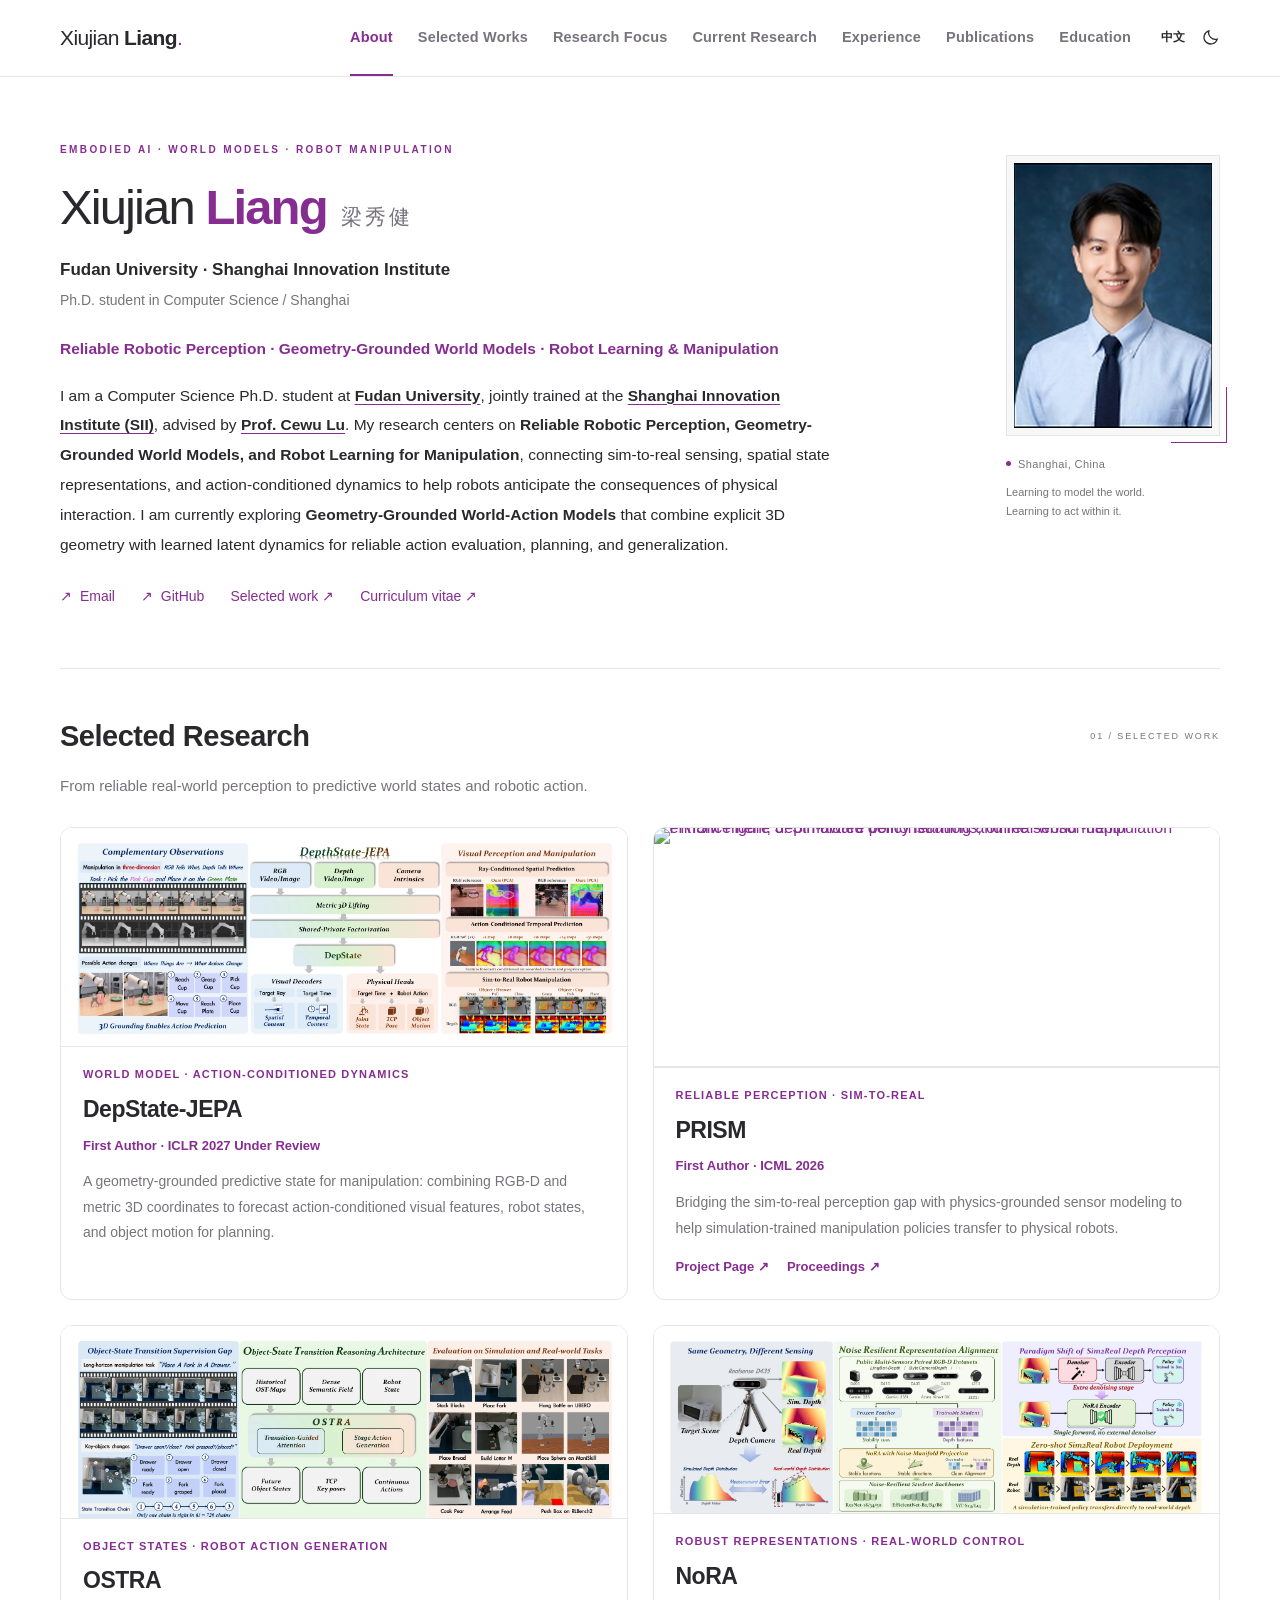
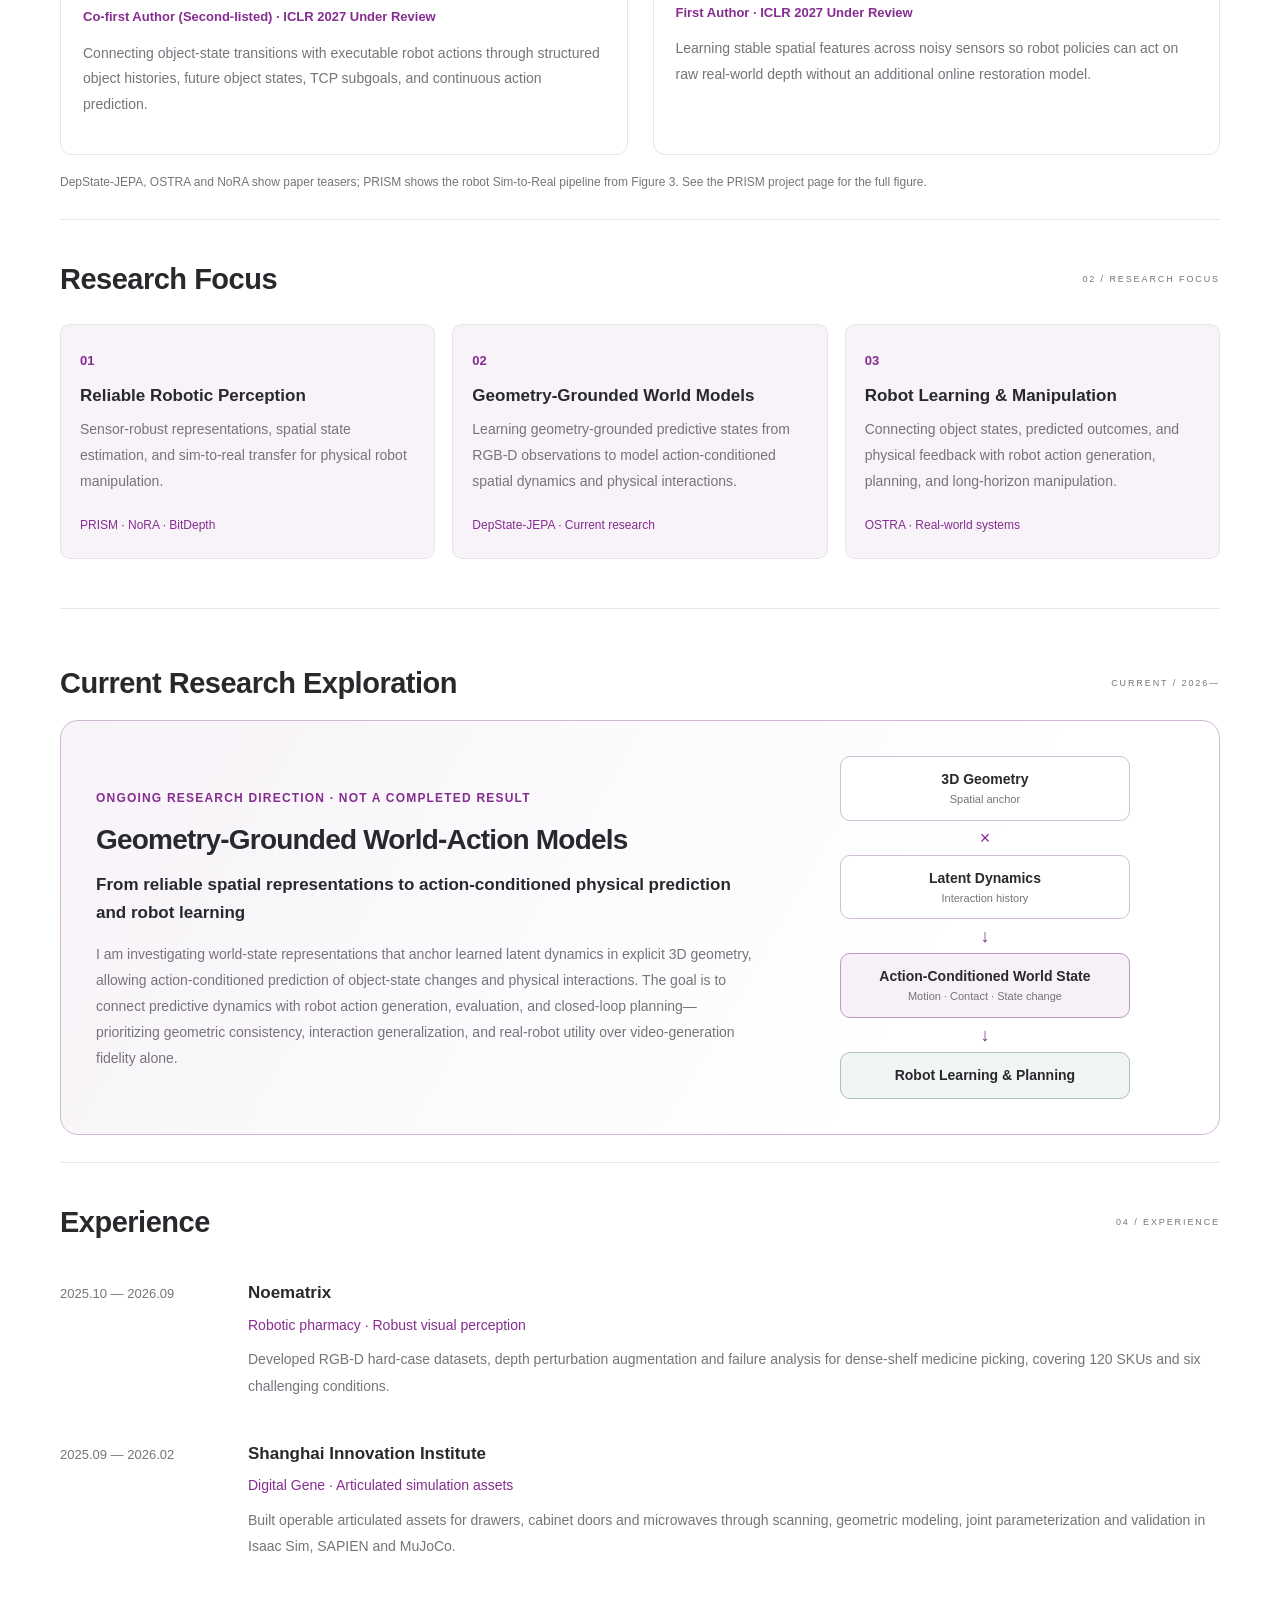
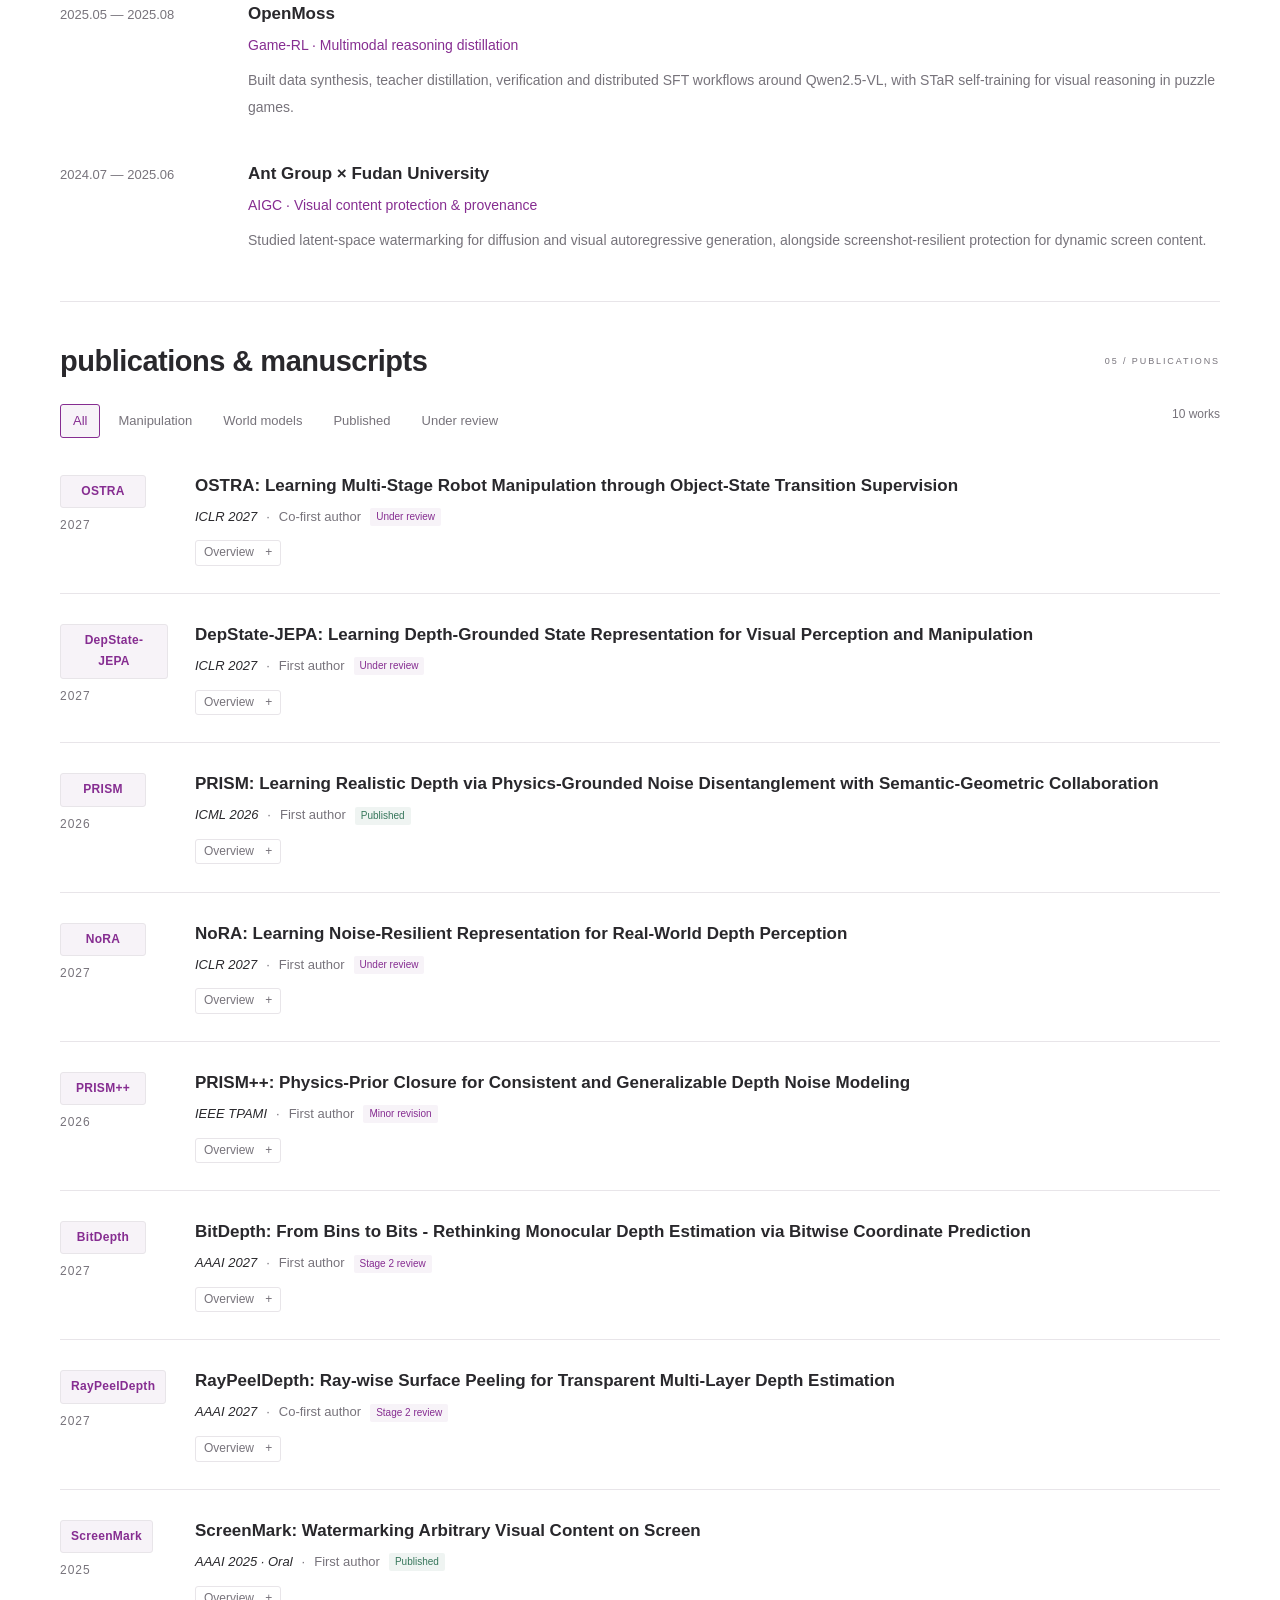
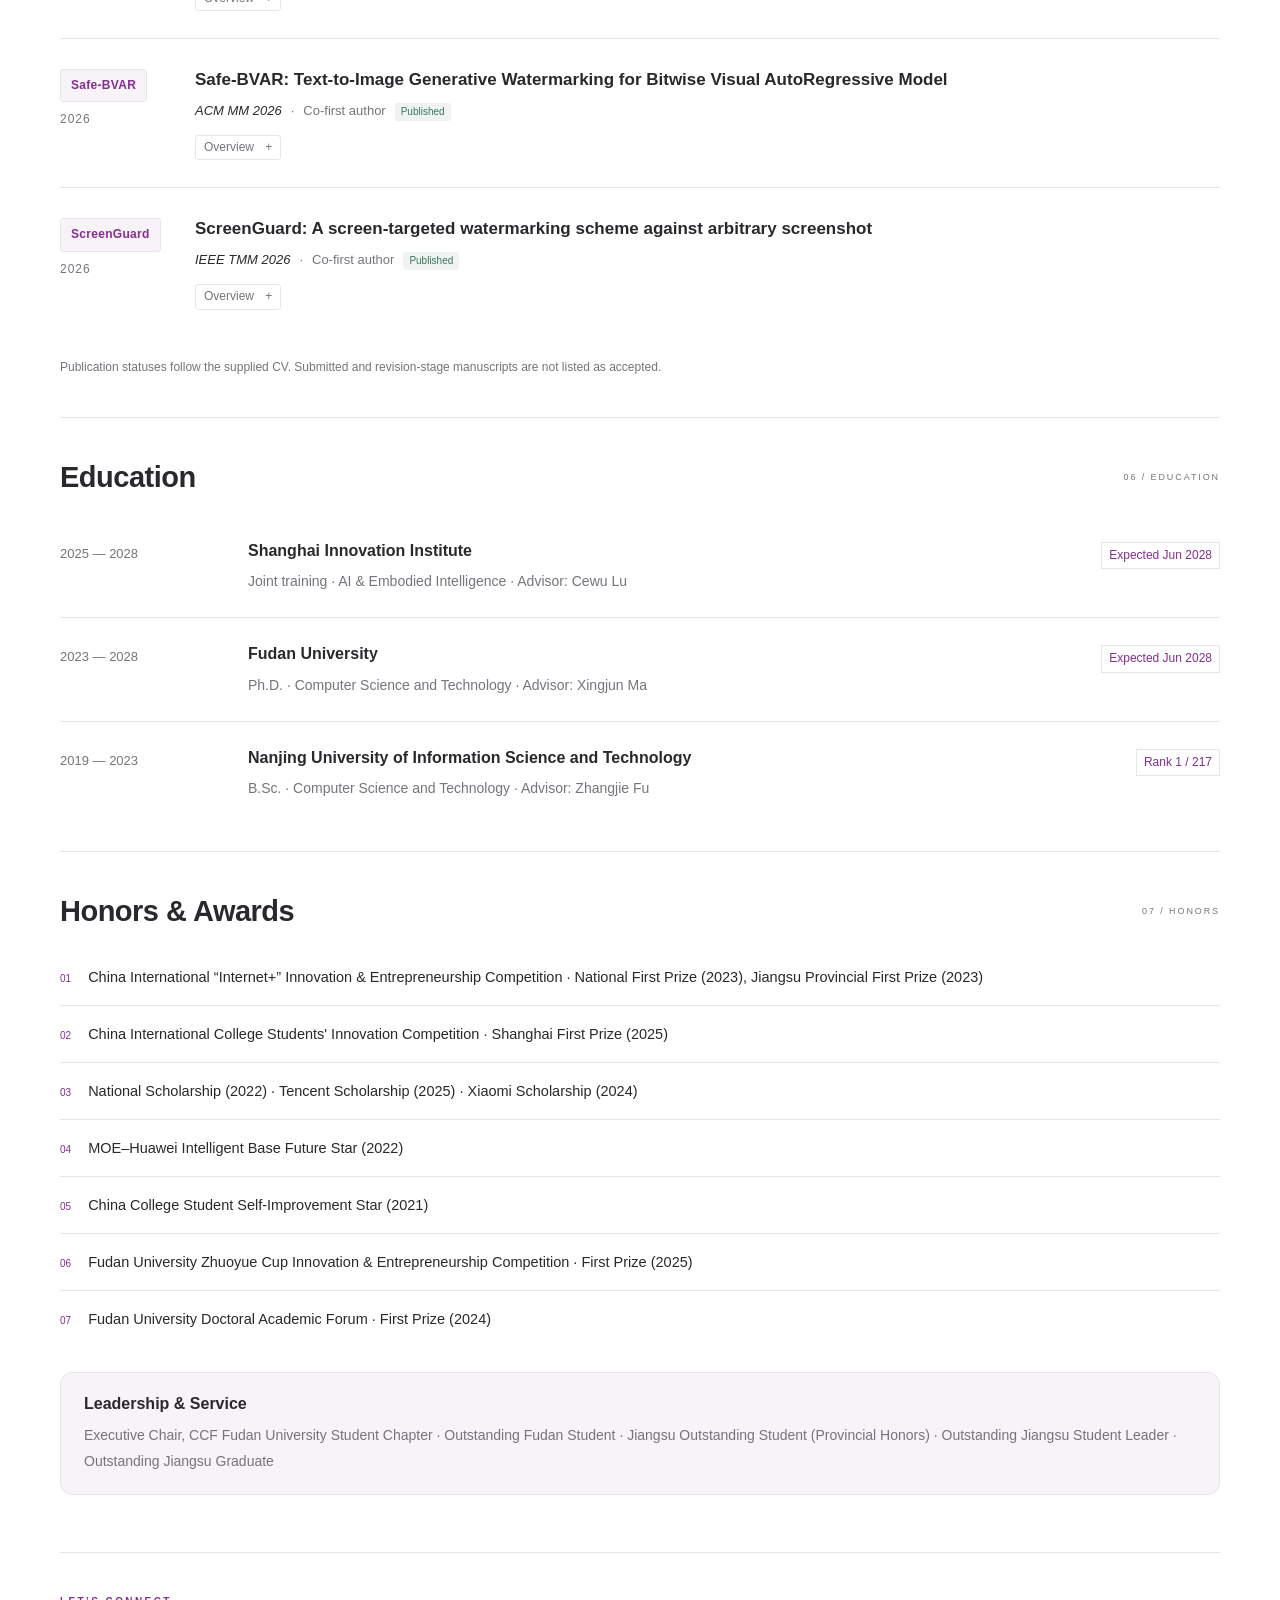
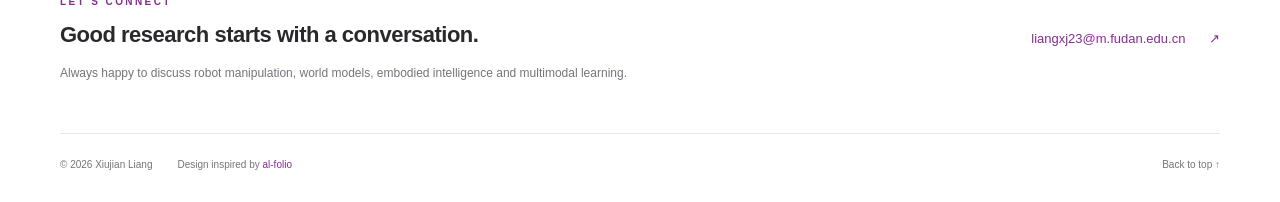
==== index.html @ ccf8b252 "Publish independent high-resolution paper figures and improved portrait" ====
<!doctype html>
<html lang="en"><head><meta charset="UTF-8"><meta name="viewport" content="width=device-width, initial-scale=1"><meta name="description" content="梁秀健，复旦大学计算机科学与技术直博生、上海创智学院联合培养。研究可靠机器人感知、几何约束世界模型与机器人学习，聚焦真实操作、动作条件状态预测及 Sim-to-Real。"><meta name="theme-color" content="#ffffff"><title>梁秀健 · Xiujian Liang</title><link rel="icon" href="assets/favicon.svg" type="image/svg+xml"><link rel="stylesheet" href="style.css"><script>try{if(localStorage.getItem('theme')==='dark')document.documentElement.dataset.theme='dark'}catch(e){}</script><script src="content.js" defer></script><script src="app.js" defer></script><link rel="canonical" href="https://shawnleung-sii.github.io/"><meta property="og:type" content="website"><meta property="og:title" content="Xiujian Liang · Robotic Perception, World Models & Manipulation"><meta property="og:description" content="梁秀健 | Reliable Robotic Perception · Geometry-Grounded World Models · Robot Learning.Fudan University · Shanghai Innovation Institute."><meta property="og:url" content="https://shawnleung-sii.github.io/"><meta property="og:image" content="https://shawnleung-sii.github.io/assets/portrait.png"></head>
<body><a class="skip-link" href="#main" data-zh="跳转到正文" data-en="Skip to content">跳转到正文</a>
<header class="header"><div class="nav-wrap"><a class="brand" href="#about">Xiujian <strong>Liang</strong><span class="brand-dot">.</span></a><nav id="navigation" aria-label="主导航"><a href="#about" class="active" data-zh="关于" data-en="About">关于</a><a href="#featured" data-zh="精选研究" data-en="Selected Works">精选研究</a><a href="#research" data-zh="方向" data-en="Research Focus">方向</a><a href="#current" data-zh="当前探索" data-en="Current Research">当前探索</a><a href="#experience" data-zh="经历" data-en="Experience">经历</a><a href="#publications" data-zh="论文" data-en="Publications">论文</a><a href="#education" data-zh="教育" data-en="Education">教育</a></nav><div class="nav-tools"><button id="language" aria-label="Switch to English">EN</button><button id="theme" class="icon-button" aria-label="切换深色模式"><svg width="19" height="19" viewBox="0 0 24 24" fill="none" stroke="currentColor" stroke-width="1.6"><path d="M20.5 14A8.5 8.5 0 0 1 10 3.5 8.5 8.5 0 1 0 20.5 14Z"/></svg></button><button id="menu" class="icon-button menu-button" aria-label="展开导航" aria-expanded="false"><svg width="20" height="20" viewBox="0 0 24 24" fill="none" stroke="currentColor" stroke-width="1.6"><path d="M4 6h16M4 12h16M4 18h16"/></svg></button></div></div></header>
<main id="main"><section id="about" class="about"><div class="intro"><p class="eyebrow">EMBODIED AI · WORLD MODELS · ROBOT MANIPULATION</p><h1><span>Xiujian</span> <strong>Liang</strong><span class="chinese-name">梁秀健</span></h1><p class="affiliation" data-zh="复旦大学 · 上海创智学院" data-en="Fudan University · Shanghai Innovation Institute">复旦大学 · 上海创智学院</p><p class="role" data-zh="计算机科学与技术直博生 / 上海" data-en="Ph.D. student in Computer Science / Shanghai">计算机科学与技术直博生 / 上海</p><p class="research-headline" data-zh="可靠机器人感知 · 几何约束世界模型 · 机器人学习与操作" data-en="Reliable Robotic Perception · Geometry-Grounded World Models · Robot Learning & Manipulation">机器人操作 · 世界模型 · 具身学习</p><div class="bio"><p class="bio-paragraph"><span class="bio-language bio-zh">我是 <a href="https://www.fudan.edu.cn/" target="_blank" rel="noopener noreferrer"><strong>复旦大学（Fudan University）</strong></a>计算机科学与技术直博生，在 <a href="https://www.sii.edu.cn/" target="_blank" rel="noopener noreferrer"><strong>上海创智学院（Shanghai Innovation Institute, SII）</strong></a> 联合培养，现由 <a href="https://www.sii.edu.cn/2026/0529/c94a1058/page.htm" target="_blank" rel="noopener noreferrer"><strong>卢策吾教授</strong></a> 指导。我的研究聚焦 <strong>可靠机器人感知、几何约束世界模型与机器人操作学习</strong>，连接真实场景中的 Sim-to-Real 感知、空间状态表征和动作条件动态预测，探索如何让机器人理解物理环境并可靠地预测动作后果。目前，我正在进一步研究显式三维几何与可学习动态潜变量相结合的 <strong>Geometry-Grounded World-Action Models</strong>，面向物理交互预测、机器人决策与操作泛化。</span><span class="bio-language bio-en">I am a Computer Science Ph.D. student at <a href="https://www.fudan.edu.cn/" target="_blank" rel="noopener noreferrer"><strong>Fudan University</strong></a>, jointly trained at the <a href="https://www.sii.edu.cn/" target="_blank" rel="noopener noreferrer"><strong>Shanghai Innovation Institute (SII)</strong></a>, advised by <a href="https://www.sii.edu.cn/2026/0529/c94a1058/page.htm" target="_blank" rel="noopener noreferrer"><strong>Prof. Cewu Lu</strong></a>. My research centers on <strong>Reliable Robotic Perception, Geometry-Grounded World Models, and Robot Learning for Manipulation</strong>, connecting sim-to-real sensing, spatial state representations, and action-conditioned dynamics to help robots anticipate the consequences of physical interaction. I am currently exploring <strong>Geometry-Grounded World-Action Models</strong> that combine explicit 3D geometry with learned latent dynamics for reliable action evaluation, planning, and generalization.</span></p></div><div class="contact-links"><a href="mailto:liangxj23@m.fudan.edu.cn"><span aria-hidden="true">↗</span> Email</a><a href="https://github.com/ShawnLeung-SII" target="_blank" rel="noopener noreferrer"><span aria-hidden="true">↗</span> GitHub</a><a href="#featured" data-zh="精选工作 ↗" data-en="Selected work ↗">精选工作 ↗</a><a href="cv.html" target="_blank" rel="noopener" data-zh="简历 ↗" data-en="Curriculum vitae ↗">简历 ↗</a></div></div><aside class="profile"><div class="portrait-frame"><img src="assets/portrait-original-upscaled.webp" width="560" height="744" alt="梁秀健个人照片" fetchpriority="high"></div><div class="profile-caption"><span class="location-dot"></span>Shanghai, China</div><p>Learning to model the world.<br>Learning to act within it.</p></aside></section><section id="featured" class="featured-section"><div class="section-heading"><h2 data-zh="精选研究" data-en="Selected Research">精选研究</h2><span class="section-index">01 / SELECTED WORK</span></div><p class="section-lead" data-zh="从可靠真实感知，到动作条件世界状态预测与机器人操作。" data-en="From reliable real-world perception to predictive world states and robotic action.">从可靠真实感知，到动作条件世界状态预测与机器人操作。</p><div class="featured-grid">
<article class="featured-card"><a class="featured-figure-link featured-paper-link" href="assets/depstate-figure1.webp" target="_blank" rel="noopener noreferrer" aria-label="View high-resolution DepState-JEPA paper figure"><img class="featured-visual featured-paper-image" src="assets/depstate-figure1.webp" width="1803" height="695" alt="DepState-JEPA Figure 1: RGB-D spatial state construction, action-conditioned predictions and sim-to-real robotic manipulation" loading="lazy" decoding="async"></a><div class="featured-body"><span class="featured-kicker">WORLD MODEL · ACTION-CONDITIONED DYNAMICS</span><h3>DepState-JEPA</h3><span class="featured-status" data-zh="第一作者 · ICLR 2027 在审" data-en="First Author · ICLR 2027 Under Review">第一作者 · ICLR 2027 在审</span><p data-zh="面向机器人操作的几何约束预测状态：融合 RGB-D 与公制三维坐标，学习共享世界状态，预测动作引起的视觉特征、机器人状态和物体运动，并用于规划。" data-en="A geometry-grounded predictive state for manipulation: combining RGB-D and metric 3D coordinates to forecast action-conditioned visual features, robot states, and object motion for planning.">面向机器人操作的几何约束预测状态：融合 RGB-D 与公制三维坐标，学习共享世界状态，预测动作引起的视觉特征、机器人状态和物体运动，并用于规划。</p></div></article>
<article class="featured-card"><a class="featured-figure-link" href="https://shawnleung-sii.github.io/prism-icml2026/" target="_blank" rel="noopener noreferrer" aria-label="Open PRISM project page"><img class="featured-visual featured-prism-image" src="https://raw.githubusercontent.com/ShawnLeung-SII/prism-icml2026/codex/website/images/Application.webp" loading="lazy" width="2048" height="865" alt="PRISM Figure 3: Simulated demonstrations, offline sensor-depth enhancement, depth-aware policy learning and real-world manipulation"></a><div class="featured-body"><span class="featured-kicker">RELIABLE PERCEPTION · SIM-TO-REAL</span><h3>PRISM</h3><span class="featured-status" data-zh="第一作者 · ICML 2026 已发表" data-en="First Author · ICML 2026">第一作者 · ICML 2026 已发表</span><p data-zh="弥合仿真与真实机器人的感知差异：基于物理机制生成真实传感器噪声，让在仿真中训练的操作策略更稳健地迁移至真实环境。" data-en="Bridging the sim-to-real perception gap with physics-grounded sensor modeling to help simulation-trained manipulation policies transfer to physical robots.">弥合仿真与真实机器人的感知差异：基于物理机制生成真实传感器噪声，让在仿真中训练的操作策略更稳健地迁移至真实环境。</p><div class="featured-actions"><a class="project-link" href="https://shawnleung-sii.github.io/prism-icml2026/" target="_blank" rel="noopener noreferrer" data-zh="项目主页 ↗" data-en="Project Page ↗">项目主页 ↗</a><a href="https://openreview.net/forum?id=AnofTirXgv" target="_blank" rel="noopener noreferrer" data-zh="会议论文集 ↗" data-en="Proceedings ↗">会议论文集 ↗</a></div></div></article>
<article class="featured-card"><a class="featured-figure-link featured-paper-link" href="assets/ostra-figure1.webp" target="_blank" rel="noopener noreferrer" aria-label="View high-resolution OSTRA paper figure"><img class="featured-visual featured-paper-image" src="assets/ostra-figure1.webp" width="1803" height="613" alt="OSTRA Figure 1: object-state transitions, staged action generation and real-world robot manipulation" loading="lazy" decoding="async"></a><div class="featured-body"><span class="featured-kicker">OBJECT STATES · ROBOT ACTION GENERATION</span><h3>OSTRA</h3><span class="featured-status" data-zh="共同第一作者（排序第二） · ICLR 2027 在审" data-en="Co-first Author (Second-listed) · ICLR 2027 Under Review">共同第一作者（排序第二） · ICLR 2027 在审</span><p data-zh="将物体的历史与未来状态转移显式连接到机器人动作：通过对象状态图、TCP 子目标与连续动作的分阶段预测支持长时程操作。" data-en="Connecting object-state transitions with executable robot actions through structured object histories, future object states, TCP subgoals, and continuous action prediction.">将物体的历史与未来状态转移显式连接到机器人动作：通过对象状态图、TCP 子目标与连续动作的分阶段预测支持长时程操作。</p></div></article>
<article class="featured-card"><a class="featured-figure-link featured-paper-link" href="assets/nora-figure1.webp" target="_blank" rel="noopener noreferrer" aria-label="View high-resolution NoRA paper figure"><img class="featured-visual featured-paper-image" src="assets/nora-figure1.webp" width="1803" height="599" alt="NoRA Figure 1: sensor-robust representation alignment and sim-to-real robot deployment" loading="lazy" decoding="async"></a><div class="featured-body"><span class="featured-kicker">ROBUST REPRESENTATIONS · REAL-WORLD CONTROL</span><h3>NoRA</h3><span class="featured-status" data-zh="第一作者 · ICLR 2027 在审" data-en="First Author · ICLR 2027 Under Review">第一作者 · ICLR 2027 在审</span><p data-zh="通过可靠空间区域选择和稳定特征子空间学习，让机器人策略直接处理真实深度传感器观测，无需部署额外在线深度修复模型。" data-en="Learning stable spatial features across noisy sensors so robot policies can act on raw real-world depth without an additional online restoration model.">通过可靠空间区域选择和稳定特征子空间学习，让机器人策略直接处理真实深度传感器观测，无需部署额外在线深度修复模型。</p></div></article></div><p class="visual-disclaimer" data-zh="DepState-JEPA、OSTRA 与 NoRA 使用论文 Teaser；PRISM 展示原论文 Figure 3 的机器人 Sim-to-Real 流程。若需查看原图可打开 PRISM 项目主页。" data-en="DepState-JEPA, OSTRA and NoRA show paper teasers; PRISM shows the robot Sim-to-Real pipeline from Figure 3. See the PRISM project page for the full figure.">配图为为主页专门设计的概念示意图，不代表论文中的实验结果；论文及项目资料将在适宜公开时补充。</p></section><section id="research"><div class="section-heading"><h2 data-zh="研究方向" data-en="Research Focus">研究方向</h2><span class="section-index">02 / RESEARCH FOCUS</span></div><div class="focus-grid"><article><span class="focus-number">01</span><h3>Reliable Robotic Perception</h3><p data-zh="面向真实机器人操作的传感器鲁棒表征、空间状态感知与 Sim-to-Real 迁移。" data-en="Sensor-robust representations, spatial state estimation, and sim-to-real transfer for physical robot manipulation.">面向真实机器人操作的传感器鲁棒表征、空间状态感知与 Sim-to-Real 迁移。</p><span>PRISM · NoRA · BitDepth</span></article><article><span class="focus-number">02</span><h3>Geometry-Grounded World Models</h3><p data-zh="从 RGB-D 观测构建几何锚定的预测状态，研究动作条件的空间动态与物理交互。" data-en="Learning geometry-grounded predictive states from RGB-D observations to model action-conditioned spatial dynamics and physical interactions.">从 RGB-D 观测构建几何锚定的预测状态，研究动作条件的空间动态与物理交互。</p><span>DepState-JEPA · Current research</span></article><article><span class="focus-number">03</span><h3>Robot Learning & Manipulation</h3><p data-zh="利用物体状态、未来结果与真实交互反馈，支持机器人动作生成、规划与复杂操作。" data-en="Connecting object states, predicted outcomes, and physical feedback with robot action generation, planning, and long-horizon manipulation.">利用物体状态、未来结果与真实交互反馈，支持机器人动作生成、规划与复杂操作。</p><span>OSTRA · Real-world systems</span></article></div></section><section id="current" class="current-section"><div class="section-heading"><h2 data-zh="当前研究探索" data-en="Current Research Exploration">当前研究探索</h2><span class="section-index">CURRENT / 2026—</span></div><div class="current-panel"><div class="current-content"><p class="current-eyebrow" data-zh="正在开展的研究方向 · 非已完成成果" data-en="ONGOING RESEARCH DIRECTION · NOT A COMPLETED RESULT">正在开展的研究方向 · 非已完成成果</p><h3>Geometry-Grounded World-Action Models</h3><p class="current-subtitle" data-zh="从可靠的空间表征走向动作条件的物理世界预测与机器人学习" data-en="From reliable spatial representations to action-conditioned physical prediction and robot learning">从可靠的空间表征走向动作条件的物理世界预测与机器人学习</p><p data-zh="探索将显式三维几何作为世界状态的空间锚点，以可学习的潜在动力学捕获历史交互与隐含物理信息；研究动作条件的物体状态变化预测，以及世界模型如何支持机器人动作生成、评估与闭环规划。重点关注几何一致性、交互泛化和真实机器人效益，而非单纯提升未来视频生成质量。" data-en="I am investigating world-state representations that anchor learned latent dynamics in explicit 3D geometry, allowing action-conditioned prediction of object-state changes and physical interactions. The goal is to connect predictive dynamics with robot action generation, evaluation, and closed-loop planning—prioritizing geometric consistency, interaction generalization, and real-robot utility over video-generation fidelity alone.">探索将显式三维几何作为世界状态的空间锚点，以可学习的潜在动力学捕获历史交互与隐含物理信息；研究动作条件的物体状态变化预测，以及世界模型如何支持机器人动作生成、评估与闭环规划。重点关注几何一致性、交互泛化和真实机器人效益，而非单纯提升未来视频生成质量。</p></div><div class="current-logic" aria-label="Geometry, dynamics, action, and robot learning"><div class="current-node"><strong>3D Geometry</strong><small data-zh="空间锚点" data-en="Spatial anchor">空间锚点</small></div><div class="current-operator">×</div><div class="current-node"><strong>Latent Dynamics</strong><small data-zh="交互历史" data-en="Interaction history">交互历史</small></div><div class="current-flow">↓</div><div class="current-node current-node-wide"><strong>Action-Conditioned World State</strong><small data-zh="物体运动 · 接触 · 状态变化" data-en="Motion · Contact · State change">物体运动 · 接触 · 状态变化</small></div><div class="current-flow">↓</div><div class="current-node current-node-final"><strong>Robot Learning & Planning</strong></div></div></div></section><section id="experience"><div class="section-heading"><h2 data-zh="实习与项目经历" data-en="Experience">实习与项目经历</h2><span class="section-index">04 / EXPERIENCE</span></div><div class="timeline">
<article><p class="date">2025.10 — 2026.09</p><div><h3 data-zh="穹彻智能 Noematrix" data-en="Noematrix">穹彻智能 Noematrix</h3><h4 data-zh="智能药房机器人 · 视觉感知稳定性优化" data-en="Robotic pharmacy · Robust visual perception">智能药房机器人 · 视觉感知稳定性优化</h4><p data-zh="面向密集货架的多 SKU 药品拣选，构建 RGB-D 困难样本、深度扰动增强及异常归因流程。评测覆盖 120 种药品 SKU 与 6 类困难工况。" data-en="Developed RGB-D hard-case datasets, depth perturbation augmentation and failure analysis for dense-shelf medicine picking, covering 120 SKUs and six challenging conditions.">面向密集货架的多 SKU 药品拣选，构建 RGB-D 困难样本、深度扰动增强及异常归因流程。评测覆盖 120 种药品 SKU 与 6 类困难工况。</p></div></article>
<article><p class="date">2025.09 — 2026.02</p><div><h3 data-zh="上海创智学院 SII" data-en="Shanghai Innovation Institute">上海创智学院 SII</h3><h4 data-zh="数字基因 · 可操作铰接物体仿真资产" data-en="Digital Gene · Articulated simulation assets">数字基因 · 可操作铰接物体仿真资产</h4><p data-zh="从实物扫描、几何建模与关节参数化到仿真验证，构建抽屉、柜门、微波炉等可操作资产，适配 Isaac Sim、SAPIEN 与 MuJoCo。" data-en="Built operable articulated assets for drawers, cabinet doors and microwaves through scanning, geometric modeling, joint parameterization and validation in Isaac Sim, SAPIEN and MuJoCo.">从实物扫描、几何建模与关节参数化到仿真验证，构建抽屉、柜门、微波炉等可操作资产，适配 Isaac Sim、SAPIEN 与 MuJoCo。</p></div></article>
<article><p class="date">2025.05 — 2025.08</p><div><h3 data-zh="模思智能 OpenMoss" data-en="OpenMoss">模思智能 OpenMoss</h3><h4 data-zh="Game-RL · 多模态推理蒸馏与对齐" data-en="Game-RL · Multimodal reasoning distillation">Game-RL · 多模态推理蒸馏与对齐</h4><p data-zh="围绕 Qwen2.5-VL 构建数据合成、教师蒸馏、验证筛选与分布式 SFT 流程，利用 STaR 自训练迭代增强谜题游戏视觉推理。" data-en="Built data synthesis, teacher distillation, verification and distributed SFT workflows around Qwen2.5-VL, with STaR self-training for visual reasoning in puzzle games.">围绕 Qwen2.5-VL 构建数据合成、教师蒸馏、验证筛选与分布式 SFT 流程，利用 STaR 自训练迭代增强谜题游戏视觉推理。</p></div></article>
<article><p class="date">2024.07 — 2025.06</p><div><h3 data-zh="蚂蚁集团 × 复旦大学" data-en="Ant Group × Fudan University">蚂蚁集团 × 复旦大学</h3><h4 data-zh="AIGC · 视觉内容保护与溯源" data-en="AIGC · Visual content protection & provenance">AIGC · 视觉内容保护与溯源</h4><p data-zh="研究扩散与视觉自回归生成中的隐空间水印，以及动态屏幕内容的跨媒介抗截屏保护。" data-en="Studied latent-space watermarking for diffusion and visual autoregressive generation, alongside screenshot-resilient protection for dynamic screen content.">研究扩散与视觉自回归生成中的隐空间水印，以及动态屏幕内容的跨媒介抗截屏保护。</p></div></article></div></section>
<section id="publications"><div class="section-heading"><h2 data-zh="论文与研究成果" data-en="publications & manuscripts">论文与研究成果</h2><span class="section-index">05 / PUBLICATIONS</span></div><div class="publication-toolbar"><div class="filters" aria-label="论文筛选"><button class="selected" data-view="all" aria-pressed="true" data-zh="全部" data-en="All">全部</button><button data-view="robotics" aria-pressed="false" data-zh="机器人操作" data-en="Manipulation">机器人操作</button><button data-view="world" aria-pressed="false" data-zh="世界模型" data-en="World models">世界模型</button><button data-view="published" aria-pressed="false" data-zh="已发表" data-en="Published">已发表</button><button data-view="review" aria-pressed="false" data-zh="投稿与修订" data-en="Under review">投稿与修订</button></div><span id="paper-count" aria-live="polite"></span></div><div id="paper-list"></div><p class="source-note" data-zh="论文状态依据所提供简历整理；投稿与修订中的工作不表示已被接收。" data-en="Publication statuses follow the supplied CV. Submitted and revision-stage manuscripts are not listed as accepted.">论文状态依据所提供简历整理；投稿与修订中的工作不表示已被接收。</p></section>
<section id="education"><div class="section-heading"><h2 data-zh="教育经历" data-en="Education">教育经历</h2><span class="section-index">06 / EDUCATION</span></div><div class="education-list"><article><span class="education-year">2025 — 2028</span><div><h3 data-zh="上海创智学院" data-en="Shanghai Innovation Institute">上海创智学院</h3><p data-zh="联合培养 · 人工智能与具身智能 · 导师：卢策吾" data-en="Joint training · AI & Embodied Intelligence · Advisor: Cewu Lu">联合培养 · 人工智能与具身智能 · 导师：卢策吾</p></div><span class="degree" data-zh="预计 2028.06" data-en="Expected Jun 2028">预计 2028.06</span></article><article><span class="education-year">2023 — 2028</span><div><h3 data-zh="复旦大学" data-en="Fudan University">复旦大学</h3><p data-zh="直博 · 计算机科学与技术 · 导师：马兴军" data-en="Ph.D. · Computer Science and Technology · Advisor: Xingjun Ma">直博 · 计算机科学与技术 · 导师：马兴军</p></div><span class="degree" data-zh="预计 2028.06" data-en="Expected Jun 2028">预计 2028.06</span></article><article><span class="education-year">2019 — 2023</span><div><h3 data-zh="南京信息工程大学" data-en="Nanjing University of Information Science and Technology">南京信息工程大学</h3><p data-zh="本科 · 计算机科学与技术 · 导师：付章杰" data-en="B.Sc. · Computer Science and Technology · Advisor: Zhangjie Fu">本科 · 计算机科学与技术 · 导师：付章杰</p></div><span class="degree">Rank 1 / 217</span></article></div></section>
<section id="honors"><div class="section-heading"><h2 data-zh="荣誉与奖励" data-en="Honors & Awards">荣誉与奖励</h2><span class="section-index">07 / HONORS</span></div><div class="honors-list"><p><span>01</span><strong data-zh="中国国际“互联网+”大学生创新创业大赛 · 国家级一等奖（2023年）、江苏省一等奖（2023年）" data-en="China International “Internet+” Innovation &amp; Entrepreneurship Competition · National First Prize (2023), Jiangsu Provincial First Prize (2023)">中国国际“互联网+”大学生创新创业大赛 · 国家级一等奖（2023年）、江苏省一等奖（2023年）</strong></p><p><span>02</span><strong data-zh="中国国际大学生创新大赛 · 上海市一等奖（2025年）" data-en="China International College Students' Innovation Competition · Shanghai First Prize (2025)">中国国际大学生创新大赛 · 上海市一等奖（2025年）</strong></p><p><span>03</span><strong data-zh="国家奖学金（2022年） · 腾讯奖学金（2025年） · 小米奖学金（2024年）" data-en="National Scholarship (2022) · Tencent Scholarship (2025) · Xiaomi Scholarship (2024)">国家奖学金（2022年） · 腾讯奖学金（2025年） · 小米奖学金（2024年）</strong></p><p><span>04</span><strong data-zh="教育部—华为智能基座未来之星（2022年）" data-en="MOE–Huawei Intelligent Base Future Star (2022)">教育部—华为智能基座未来之星（2022年）</strong></p><p><span>05</span><strong data-zh="中国大学生自强之星（2021年）" data-en="China College Student Self-Improvement Star (2021)">中国大学生自强之星（2021年）</strong></p><p><span>06</span><strong data-zh="复旦大学卓越杯创新创业大赛一等奖（2025年）" data-en="Fudan University Zhuoyue Cup Innovation &amp; Entrepreneurship Competition · First Prize (2025)">复旦大学卓越杯创新创业大赛一等奖（2025年）</strong></p><p><span>07</span><strong data-zh="复旦大学博士生学术论坛一等奖（2024年）" data-en="Fudan University Doctoral Academic Forum · First Prize (2024)">复旦大学博士生学术论坛一等奖（2024年）</strong></p></div><div class="student-honors"><h3 data-zh="学生工作表现" data-en="Leadership & Service">学生工作表现</h3><p data-zh="CCF-复旦大学学生分会执行主席、复旦大学优秀学生、江苏省三好学生、江苏省优秀学生干部、江苏省优秀毕业生" data-en="Executive Chair, CCF Fudan University Student Chapter · Outstanding Fudan Student · Jiangsu Outstanding Student (Provincial Honors) · Outstanding Jiangsu Student Leader · Outstanding Jiangsu Graduate">CCF-复旦大学学生分会执行主席、复旦大学优秀学生、江苏省三好学生、江苏省优秀学生干部、江苏省优秀毕业生</p></div></section>
<section class="get-in-touch"><div><p class="eyebrow">LET’S CONNECT</p><h2 data-zh="交流，从一个想法开始。" data-en="Good research starts with a conversation.">交流，从一个想法开始。</h2><p data-zh="欢迎交流机器人操作、世界模型，以及更广泛的具身智能与多模态学习。" data-en="Always happy to discuss robot manipulation, world models, embodied intelligence and multimodal learning.">欢迎交流机器人操作、世界模型，以及更广泛的具身智能与多模态学习。</p></div><a href="mailto:liangxj23@m.fudan.edu.cn">liangxj23@m.fudan.edu.cn <span>↗</span></a></section>
</main><footer><span>© 2026 Xiujian Liang</span><span><span data-zh="设计参考" data-en="Design inspired by">设计参考</span> <a href="https://github.com/alshedivat/al-folio" target="_blank" rel="noopener">al-folio</a></span><a href="#about" data-zh="返回顶部 ↑" data-en="Back to top ↑">返回顶部 ↑</a></footer><noscript><p>请启用 JavaScript 查看论文列表及使用语言切换。<a href="cv.html">阅读完整简历 / Read CV</a></p></noscript></body></html>
---- style.css ----
:root{--bg:#fff;--text:#29282c;--muted:#77737b;--accent:#862d91;--line:#e8e5e9;--soft:#f7f3f8;--header:rgba(255,255,255,.94);--green:#36765b;--max:1040px;color-scheme:light}html[data-theme=dark]{--bg:#19191e;--text:#e8e6eb;--muted:#aaa5af;--accent:#d49add;--line:#35323b;--soft:#25222d;--header:rgba(25,25,30,.95);--green:#8bc9a9;color-scheme:dark}*{box-sizing:border-box}html{scroll-behavior:smooth;scroll-padding-top:100px}body{margin:0;color:var(--text);background:var(--bg);font-family:-apple-system,BlinkMacSystemFont,"Segoe UI","PingFang SC","Microsoft YaHei",Arial,sans-serif;font-size:15px;line-height:1.8;-webkit-font-smoothing:antialiased}a{color:var(--accent);text-decoration:none}a:hover{text-decoration:underline;text-underline-offset:4px}button{font:inherit;cursor:pointer;color:inherit}button,a{-webkit-tap-highlight-color:transparent}button:focus-visible,a:focus-visible,summary:focus-visible{outline:2px solid var(--accent);outline-offset:5px}.header{position:sticky;top:0;z-index:20;background:var(--header);backdrop-filter:blur(12px);border-bottom:1px solid var(--line)}.nav-wrap{max-width:var(--max);margin:auto;height:76px;display:flex;align-items:center;gap:30px}.brand{font-size:21px;font-weight:300;letter-spacing:-.6px;color:var(--text);white-space:nowrap}.brand strong{font-weight:650}.brand-dot{color:var(--accent)}nav{display:flex;align-items:center;gap:25px;margin-left:auto}nav a{color:var(--muted);font-size:14px;position:relative}nav a.active{color:var(--accent)}nav a.active:after{position:absolute;content:"";height:2px;background:var(--accent);left:0;right:0;bottom:-25px}.nav-tools{display:flex;align-items:center;gap:16px}.nav-tools button{border:0;background:transparent;padding:0;display:flex;align-items:center;font-size:12px;font-weight:600}.nav-tools .menu-button{display:none}main{max-width:var(--max);margin:auto}.about{display:grid;grid-template-columns:minmax(0,1fr) 220px;gap:75px;padding:73px 0 66px}.eyebrow{margin:0 0 19px;font-size:10px;letter-spacing:2.4px;color:var(--accent);font-weight:600}h1{font-size:49px;line-height:1.2;letter-spacing:-1.9px;font-weight:300;margin:0 0 18px}h1 strong{font-weight:600;color:var(--accent)}.chinese-name{font-size:23px;display:inline-block;margin-left:14px;letter-spacing:3px;font-weight:400;color:var(--muted)}.affiliation{font-size:17px;margin:0 0 3px}.role{font-size:13px;color:var(--muted);margin:0 0 24px}.bio p{line-height:1.95;margin:0 0 16px;font-size:14px}.bio strong{font-weight:600}.contact-links{display:flex;gap:26px;margin-top:24px;font-size:13px;font-weight:500}.contact-links span{margin-right:4px}.profile{padding-top:14px}.portrait-frame{background:#f7f7f7;position:relative;border:1px solid var(--line);padding:7px}.portrait-frame:after{content:"";position:absolute;bottom:-8px;right:-8px;height:55px;width:55px;border-right:1px solid var(--accent);border-bottom:1px solid var(--accent);z-index:-1}.portrait-frame img{display:block;width:100%;height:auto;aspect-ratio:212/284;object-fit:cover}.profile-caption{font-size:11px;color:var(--muted);margin-top:19px;letter-spacing:.4px}.location-dot{width:5px;height:5px;display:inline-block;background:var(--accent);border-radius:100%;margin:0 7px 2px 0}.profile>p{font-size:11px;line-height:1.7;color:var(--muted);margin-top:8px}section:not(.about){padding:39px 0 27px;border-top:1px solid var(--line)}.section-heading{display:flex;align-items:center;justify-content:space-between;gap:15px;margin-bottom:17px}h2{font-size:26px;font-weight:450;line-height:1.4;margin:0;letter-spacing:-.5px}.section-index{font-size:9px;letter-spacing:1.9px;color:var(--muted)}.section-lead{color:var(--muted);font-size:13px;margin:0 0 23px}.research-grid{display:grid;grid-template-columns:repeat(3,minmax(0,1fr));gap:30px}.research-visual{background:var(--soft);color:var(--accent);padding:12px 16px 10px;margin-bottom:19px}.research-visual svg{display:block;width:100%;height:108px}.research-visual>span{font-size:8px;letter-spacing:1.3px;display:block;text-align:center;margin-top:7px;opacity:.75}h3{font-size:16px;font-weight:600;line-height:1.6;margin:0 0 6px}.research-item p{font-size:13px;color:var(--muted);line-height:1.85;margin:0 0 16px}.research-item>a{font-size:11px;display:flex;justify-content:space-between}.research-note{border-left:2px solid var(--accent);padding:2px 0 2px 17px;margin:31px 0 8px;display:flex;align-items:baseline;gap:16px}.note-label{font-size:10px;white-space:nowrap;color:var(--accent);letter-spacing:.6px}.research-note p{font-size:12px;color:var(--muted);line-height:1.8;margin:0}.publication-toolbar{display:flex;align-items:center;justify-content:space-between;margin:23px 0 7px}.filters{display:flex;gap:8px;flex-wrap:wrap}.filters button{background:transparent;border:1px solid transparent;padding:4px 12px;font-size:12px;border-radius:3px;color:var(--muted)}.filters button.selected{border-color:var(--accent);color:var(--accent);background:var(--soft)}#paper-count{font-size:10px;color:var(--muted);white-space:nowrap}.paper{display:grid;grid-template-columns:108px minmax(0,1fr);gap:27px;padding:27px 0;border-bottom:1px solid var(--line)}.paper:last-child{border-bottom:0}.paper-label{padding-top:3px}.paper-year{font-size:11px;color:var(--muted);display:block;margin:7px 0 0;letter-spacing:1px}.paper-code{display:inline-block;font-size:11px;font-weight:550;letter-spacing:.3px;background:var(--soft);color:var(--accent);border:1px solid var(--line);padding:5px 10px;min-width:86px;text-align:center;border-radius:3px}.paper h3{font-size:15px;line-height:1.65;margin:0 0 7px;font-weight:580}.paper-meta{font-size:11px;display:flex;align-items:center;gap:9px;flex-wrap:wrap;color:var(--muted);line-height:1.6}.paper-meta .venue{color:var(--text);font-style:italic}.status{font-size:10px;padding:1px 6px;background:var(--soft);border-radius:2px;color:var(--accent)}.status.published{color:var(--green);background:color-mix(in srgb,var(--green) 8%,transparent)}details{margin-top:10px}summary{color:var(--muted);font-size:10px;cursor:pointer;list-style:none;border:1px solid var(--line);padding:1px 8px;display:inline-block;border-radius:3px}summary::-webkit-details-marker{display:none}summary:after{content:" +";margin-left:8px}details[open] summary:after{content:" −"}details p{padding:13px 16px;background:var(--soft);border-left:2px solid var(--accent);font-size:12px;line-height:1.85;margin:12px 0 0}.source-note{font-size:10px;color:var(--muted);margin-top:20px}.timeline article{display:grid;grid-template-columns:160px minmax(0,1fr);gap:28px;padding:20px 0}.date{font-size:11px;margin:3px 0;color:var(--muted);font-variant-numeric:tabular-nums}.timeline h3{font-size:16px}.timeline h4{font-size:12px;font-weight:450;color:var(--accent);margin:3px 0 9px}.timeline article>div>p{font-size:13px;color:var(--muted);margin:0;line-height:1.9}.education-list article{display:grid;grid-template-columns:160px minmax(0,1fr) auto;gap:28px;align-items:start;padding:23px 0;border-bottom:1px solid var(--line)}.education-list article:last-child{border:0}.education-year{font-size:12px;color:var(--muted);padding-top:4px}.education-list h3{font-size:15px}.education-list p{font-size:12px;color:var(--muted);margin:0}.degree{font-size:10px;color:var(--accent);border:1px solid var(--line);padding:2px 7px;white-space:nowrap;margin-top:4px}.honors-list>p{display:flex;gap:17px;align-items:baseline;margin:0;padding:13px 0;border-bottom:1px solid var(--line)}.honors-list>p:last-child{border:0}.honors-list span{font-size:10px;color:var(--accent);font-variant-numeric:tabular-nums}.honors-list strong{font-size:12px;font-weight:450}.honors-list small{font-size:10px;color:var(--muted);margin-left:auto;white-space:nowrap}.get-in-touch{display:flex;gap:25px;align-items:center;justify-content:space-between;margin-top:30px;padding:40px 0 49px!important}.get-in-touch .eyebrow{margin-bottom:9px}.get-in-touch h2{font-size:22px}.get-in-touch p:not(.eyebrow){font-size:12px;color:var(--muted);margin-bottom:0}.get-in-touch>a{font-size:13px;white-space:nowrap}.get-in-touch>a span{padding-left:20px}footer{max-width:var(--max);margin:auto;border-top:1px solid var(--line);padding:22px 0 28px;display:flex;gap:25px;font-size:10px;color:var(--muted)}footer>a{margin-left:auto;color:var(--muted)}.skip-link{position:fixed;left:20px;top:-100px;background:var(--bg);padding:10px;z-index:100}.skip-link:focus{top:10px}noscript p{max-width:1040px;margin:20px auto}html[lang=en] .bio p{font-size:14px;line-height:1.85}html[lang=en] .chinese-name{font-size:21px}html[lang=en] .research-item h3{font-size:15px}html[lang=en] .research-note .note-label{font-size:8px}
@media(min-width:1000px){.intro h1{white-space:nowrap}}
@media(max-width:1150px){main,.nav-wrap,footer{margin-left:40px;margin-right:40px}.about{gap:45px}h1{font-size:43px}.chinese-name{font-size:20px;margin-left:10px}}
@media(max-width:850px){.about{grid-template-columns:minmax(0,1fr) 180px;gap:35px}.nav-wrap{gap:20px}nav{gap:17px}.brand{font-size:19px}.chinese-name{display:block;margin:10px 0 0}.research-grid{gap:20px}.education-list article{grid-template-columns:120px minmax(0,1fr);gap:20px}.degree{grid-column:2;justify-self:start;margin-top:-13px}.timeline article{grid-template-columns:120px minmax(0,1fr);gap:20px}.get-in-touch{align-items:flex-start;flex-direction:column}.section-index{font-size:8px;letter-spacing:1.3px}}
@media(max-width:640px){main,.nav-wrap,footer{margin-left:24px;margin-right:24px}.nav-wrap{height:64px}.nav-tools{margin-left:auto;gap:21px}.nav-tools .menu-button{display:flex}nav{display:none;position:absolute;left:0;right:0;top:64px;padding:17px 24px;box-shadow:0 5px 10px #00000008;background:var(--bg);border-bottom:1px solid var(--line);justify-content:space-between;gap:12px}nav.open{display:flex}nav a{font-size:12px}nav a.active:after{bottom:-7px}.about{padding:38px 0 33px;grid-template-columns:minmax(0,1fr) 104px;gap:15px}.intro{display:contents}.eyebrow{font-size:8px;letter-spacing:1.5px;margin-bottom:0}.about .eyebrow{grid-column:1;grid-row:1;align-self:end}.about h1{grid-column:1;grid-row:2;font-size:31px;letter-spacing:-1px;margin:0;align-self:center}.chinese-name{font-size:18px;letter-spacing:2px;margin-top:10px}.about .affiliation{grid-column:1;grid-row:3;font-size:12px;margin:0}.about .role{grid-column:1/-1;font-size:11px;margin:0}.profile{grid-column:2;grid-row:1/4;padding-top:0;align-self:start}.profile-caption{font-size:8px;margin-top:10px;letter-spacing:0}.portrait-frame{padding:4px}.profile>p{display:none}.bio{grid-column:1/-1}.bio p{font-size:13px;line-height:1.95}.contact-links{grid-column:1/-1;margin-top:0;gap:25px}.about .role{margin-top:1px}.research-grid{grid-template-columns:1fr}.research-item{display:grid;grid-template-columns:105px 1fr;column-gap:18px}.research-visual{grid-row:1/4;margin:0;padding:12px 4px;display:flex;flex-direction:column;justify-content:center}.research-visual svg{height:64px}.research-visual>span{font-size:6px;letter-spacing:0;line-height:1.5}.research-item h3{font-size:15px}.research-item p{font-size:12px;margin:0 0 9px}.research-item>a{font-size:10px}.research-note{display:block;margin-top:25px}.research-note p{margin-top:5px}.section-heading{align-items:baseline}.section-index{font-size:7px;letter-spacing:.5px}h2{font-size:22px}section:not(.about){padding-top:30px}.section-lead{font-size:12px}.paper{grid-template-columns:1fr;gap:10px;padding:23px 0}.paper-label{display:flex;gap:12px;align-items:center}.paper-year{margin:0}.paper-code{font-size:10px;padding:2px 8px;min-width:0}.paper h3{font-size:14px;line-height:1.65}.paper-meta{font-size:10px;gap:7px}.paper-meta .separator{display:none}.filters button{padding:4px 9px;font-size:11px}.publication-toolbar{gap:6px}.timeline article{grid-template-columns:1fr;gap:5px;padding:19px 0}.timeline article h3{font-size:15px}.timeline article>div>p{font-size:12px}.education-list article{grid-template-columns:1fr;gap:5px;padding:18px 0}.degree{grid-column:1;margin:3px 0 0}.education-list h3{font-size:14px}.education-list p{font-size:11px}.honors-list>p{flex-wrap:wrap;gap:5px 12px}.honors-list strong{flex:1;font-size:12px}.honors-list small{flex-basis:100%;margin-left:26px}.get-in-touch h2{font-size:21px}.get-in-touch>a{font-size:12px}footer{font-size:8px;gap:12px;flex-wrap:wrap}html[lang=en] .about h1{font-size:29px}html[lang=en] .bio p{font-size:13px}html[lang=en] .research-item h3{font-size:14px}html[lang=en] nav{gap:10px}html[lang=en] nav a{font-size:11px}}
@media(prefers-reduced-motion:reduce){html{scroll-behavior:auto}}

/* Research focus: manipulation and world models. */
.research-headline{font-size:15px;font-weight:550;color:var(--accent);margin:0 0 19px;line-height:1.7}.about{gap:58px}.research-grid{grid-template-columns:repeat(2,minmax(0,1fr));gap:32px 38px}.research-item{display:grid;grid-template-columns:120px minmax(0,1fr);column-gap:20px}.research-visual{grid-row:1/4;margin:0;padding:12px 7px;display:flex;flex-direction:column;justify-content:center}.research-visual svg{height:85px}.research-visual>span{font-size:7px;letter-spacing:.25px;line-height:1.6}.research-item h3{font-size:15px}.research-item p{font-size:12px;line-height:1.85;margin-bottom:12px}.research-item>a{font-size:10px}.broader-interests{margin-top:31px;padding:20px 0 4px;border-top:1px solid var(--line)}.broader-interests h3{font-size:13px;font-weight:500}.broader-interests p{font-size:12px;color:var(--muted);line-height:2;margin:5px 0}.publication-toolbar{gap:15px}.filters{gap:5px}.publication-toolbar{align-items:flex-start}.filters button{white-space:nowrap}
@media(max-width:950px){.research-item{grid-template-columns:90px minmax(0,1fr);column-gap:14px}.research-visual>span{font-size:6px}.research-item h3{font-size:14px}}
@media(max-width:760px){.research-grid{grid-template-columns:1fr}.research-item{grid-template-columns:120px minmax(0,1fr)}}
@media(max-width:640px){.about{gap:15px}.research-headline{grid-column:1/-1;font-size:13px;margin:2px 0 0}.about .eyebrow{font-size:7px;letter-spacing:.5px;line-height:1.7}.research-item{grid-template-columns:100px minmax(0,1fr);column-gap:17px}.research-visual svg{height:70px}.research-item h3{font-size:14px}.research-item p{font-size:12px}.broader-interests p{font-size:11px}.filters button{padding:4px 8px}.publication-toolbar{gap:8px}#paper-count{padding-top:6px;font-size:9px}html[lang=en] .research-item h3{font-size:14px}}

/* Recruiting-oriented research portfolio, October 2026 */
:root{--max:1120px}
.about{padding:65px 0 59px;gap:54px}
.research-headline{font-size:14px;font-weight:600;line-height:1.8;max-width:740px}
.bio p{max-width:760px}
.featured-section{padding-top:47px!important}
.featured-grid{display:grid;grid-template-columns:repeat(2,minmax(0,1fr));gap:25px;margin-top:27px}
.featured-card{background:var(--bg);border:1px solid var(--line);border-radius:12px;overflow:hidden;transition:border-color .2s,transform .2s}
.featured-card:hover{border-color:var(--accent);transform:translateY(-2px)}
.featured-card>img{display:block;width:100%;aspect-ratio:640/356;object-fit:cover;background:var(--soft)}
.featured-body{padding:19px 22px 21px}
.featured-kicker{display:block;font-size:9px;line-height:1.6;letter-spacing:1.2px;color:var(--accent);font-weight:650;margin-bottom:7px}
.featured-card h3{font-size:21px;font-weight:640;letter-spacing:-.5px;margin:0 0 8px}
.featured-card p{font-size:12px;line-height:1.9;color:var(--muted);min-height:66px;margin:0 0 15px}
.featured-meta{font-size:10px;color:var(--muted);line-height:1.7}
.featured-actions{display:flex;align-items:center;justify-content:space-between;gap:14px}
.featured-actions a{font-size:11px;white-space:nowrap}
.visual-disclaimer{font-size:10px;color:var(--muted);line-height:1.7;margin:17px 0 0}
.focus-grid{display:grid;grid-template-columns:repeat(3,minmax(0,1fr));gap:17px;margin:24px 0 22px}
.focus-grid article{padding:21px 19px 19px;border:1px solid var(--line);border-radius:10px;background:var(--soft)}
.focus-number{font-size:11px;color:var(--accent);font-weight:700}
.focus-grid h3{font-size:15px;line-height:1.5;margin:9px 0}
.focus-grid p{font-size:12px;line-height:1.85;color:var(--muted);min-height:95px;margin:0 0 15px}
.focus-grid article>span:last-child{font-size:10px;color:var(--accent)}
.research-note{margin-top:25px}
@media(max-width:850px){.featured-grid{gap:15px}.featured-body{padding:16px}.focus-grid{grid-template-columns:1fr}.focus-grid p{min-height:0}}
@media(max-width:640px){.featured-grid{grid-template-columns:1fr;gap:15px}.featured-body{padding:16px 18px}.featured-card p{min-height:0}.featured-card h3{font-size:19px}.focus-grid{grid-template-columns:1fr;gap:12px}.focus-grid article{padding:17px}.research-headline{grid-column:1/-1;line-height:1.6}.about .bio p{line-height:1.78}.section-heading h2{font-size:22px}.featured-actions{flex-wrap:wrap}}
@media(prefers-reduced-motion:reduce){.featured-card{transition:none}.featured-card:hover{transform:none}}

/* 2026-10: stronger typography, single-paragraph academic bio, current research */
body{font-size:16px;line-height:1.78}
:root{--max:1160px}
.about{grid-template-columns:minmax(0,1fr) 214px;gap:42px;padding-top:64px}
.bio-paragraph{font-size:15.5px!important;line-height:1.93!important;max-width:780px!important;margin:0!important}
.bio-paragraph a{color:inherit;text-decoration:underline;text-decoration-color:var(--accent);text-underline-offset:3px}
.bio-paragraph strong{font-weight:650}
html[lang="en"] .bio-zh,html[lang="zh-CN"] .bio-en{display:none}
.bio-language{display:block}
.affiliation{font-size:17px;font-weight:600}
.role{font-size:14px}
nav a{font-size:14.5px}
h2{font-size:29px;font-weight:580}
h3{font-size:17px}
.section-lead{font-size:15px}
.research-headline{font-size:15.5px;line-height:1.6}
.featured-card h3{font-size:23px}
.featured-card p{font-size:14px;line-height:1.83;min-height:0}
.featured-kicker{font-size:11px}
.featured-meta{font-size:12px}
.featured-actions a{font-size:12px}
.focus-grid h3{font-size:17px}
.focus-grid p{font-size:14px;min-height:0}
.focus-grid article>span:last-child{font-size:12px}
.focus-number{font-size:13px}
.paper h3{font-size:17px}
.paper-meta{font-size:13px}
.paper-year{font-size:12px}
.paper-code{font-size:12px}
.paper details summary{font-size:12px}
.paper details p{font-size:14px}
.filters button{font-size:13px}
#paper-count,.source-note,.visual-disclaimer{font-size:12px}
.timeline h3{font-size:17px}
.timeline h4{font-size:14px}
.timeline article>div>p{font-size:14px}
.date,.education-year{font-size:13px}
.education-list h3{font-size:16px}
.education-list p{font-size:14px}
.degree{font-size:12px}
.honors-list strong{font-size:14px}
.honors-list small{font-size:12px}
.contact-links{font-size:14px;flex-wrap:wrap}
.current-section{padding-top:54px!important}
.current-panel{border:1px solid color-mix(in srgb,var(--accent) 25%,var(--line));border-radius:18px;padding:35px;background:linear-gradient(120deg,var(--soft) 0%,var(--bg) 72%);display:grid;grid-template-columns:minmax(0,1.65fr) minmax(285px,1fr);align-items:center;gap:33px}
.current-eyebrow{display:inline-block;color:var(--accent);font-size:12px!important;font-weight:700;letter-spacing:1.2px;text-transform:uppercase;margin:0 0 12px!important}
.current-content h3{font-size:28px;letter-spacing:-.8px;line-height:1.35;margin:0 0 12px}
.current-subtitle{font-size:17px!important;font-weight:600;color:var(--text)!important;line-height:1.65;margin:0 0 15px!important}
.current-content>p:last-child{font-size:14px;color:var(--muted);line-height:1.85;margin:0}
.current-logic{display:flex;align-items:center;flex-direction:column;gap:8px}
.current-node{display:flex;flex-direction:column;align-items:center;justify-content:center;gap:1px;text-align:center;border:1px solid color-mix(in srgb,var(--accent) 22%,var(--line));border-radius:10px;background:var(--bg);padding:12px 16px;width:100%;max-width:290px}
.current-node strong{font-size:14px;line-height:1.5}
.current-node small{font-size:11px;color:var(--muted);line-height:1.5}
.current-operator,.current-flow{font-size:18px;line-height:1;color:var(--accent)}
.current-node-wide{border-color:color-mix(in srgb,var(--accent) 42%,var(--line));background:color-mix(in srgb,var(--accent) 7%,var(--bg))}
.current-node-final{background:color-mix(in srgb,var(--green) 7%,var(--bg));border-color:color-mix(in srgb,var(--green) 33%,var(--line))}
@media(max-width:970px){.about{gap:27px}.current-panel{grid-template-columns:1fr}.current-logic{display:grid;grid-template-columns:1fr 20px 1fr;gap:9px;align-items:center}.current-node{max-width:none}.current-operator{grid-column:2;grid-row:1;text-align:center}.current-flow{grid-column:1/-1;text-align:center}.current-node-wide,.current-node-final{grid-column:1/-1}.current-node-wide{grid-row:3}.current-node-final{grid-row:5}}
@media(max-width:640px){.bio-paragraph{font-size:14.5px!important;line-height:1.85!important}.about{grid-template-columns:minmax(0,1fr) 102px}.nav-wrap nav.open{display:grid;grid-template-columns:repeat(3,minmax(0,1fr));align-items:center;gap:12px}.nav-wrap nav a{font-size:12px;text-align:center}.current-panel{padding:23px 19px;gap:22px}.current-content h3{font-size:24px}.current-subtitle{font-size:15px!important}.current-content>p:last-child{font-size:13.5px}.current-node strong{font-size:12px}.current-node small{font-size:10px}.featured-card p{font-size:13.5px}.featured-meta{font-size:11px}.paper h3{font-size:15px}.paper-meta{font-size:12px}.timeline article>div>p{font-size:13.5px}.focus-grid p{font-size:13.5px}.honors-list strong{font-size:13px}}

/* Paper Figure 1 / Teaser imagery (cropped from original uploaded manuscripts) */

/* Individual, high-resolution paper figures; no sprite stretching. */
.featured-figure-link{display:block;width:100%;line-height:0;background:#fff;border-bottom:1px solid var(--line)}
.featured-paper-image{display:block;width:100%;height:auto;aspect-ratio:auto;object-fit:contain;background:#fff;border:0;image-rendering:auto}
.featured-card .featured-prism-image{display:block;width:100%;height:auto;object-fit:contain}
.profile .portrait-frame img{width:100%;height:auto;object-fit:cover;image-rendering:auto}
@media(max-width:640px){.featured-paper-image{aspect-ratio:auto}.featured-figure-link{min-height:0}}



/* Recruitment-facing homepage refinements: selected-work metadata, project imagery and honors. */
nav a{font-weight:550;letter-spacing:.012em}
.featured-status{display:block;margin:2px 0 14px;font-size:13px;font-weight:600;line-height:1.5;color:var(--accent)}
.featured-figure-link{display:block;line-height:0;background:#fff}
.featured-figure-link:hover{text-decoration:none}
.featured-prism-image{display:block;width:100%;height:auto;aspect-ratio:2048/865;object-fit:contain;background-image:none;background-color:#fff;border-bottom:1px solid var(--line)}
.featured-actions{display:flex;gap:18px;justify-content:flex-start;flex-wrap:wrap}
.featured-actions a{font-size:13px;line-height:1.65;font-weight:600}
.featured-actions .project-link{color:var(--accent)}
.honors-list>p{gap:17px;padding:15px 0}
.honors-list strong{font-size:14.5px;line-height:1.8}
.student-honors{margin-top:25px;padding:19px 23px;border:1px solid var(--line);border-radius:12px;background:var(--soft)}
.student-honors h3{font-size:16px;line-height:1.5;margin:0 0 7px}
.student-honors p{color:var(--muted);font-size:14px;line-height:1.85;margin:0}
@media(max-width:640px){
 .featured-status{font-size:12px;margin-bottom:11px}
 .featured-actions a{font-size:12px}
 .honors-list strong{font-size:13px;line-height:1.75}
 .student-honors{padding:15px 16px}
 .student-honors p{font-size:13px}
}
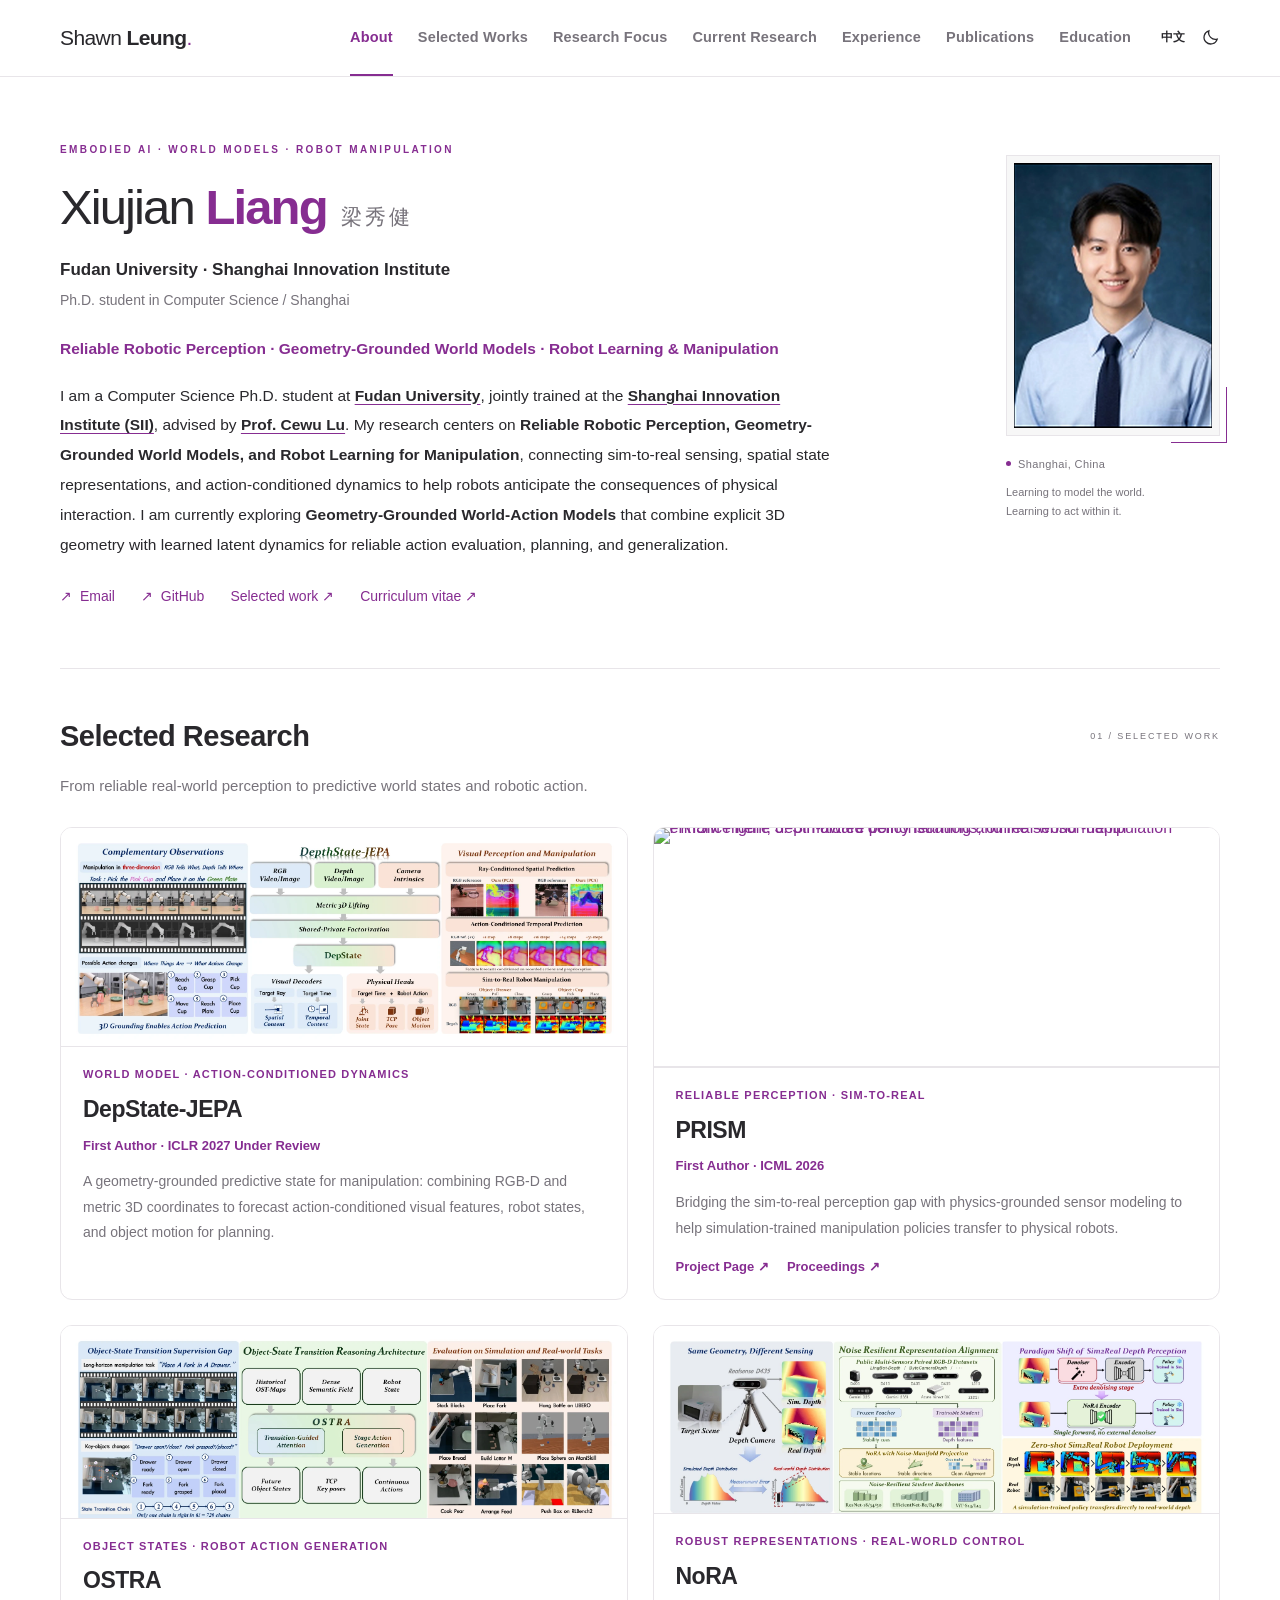
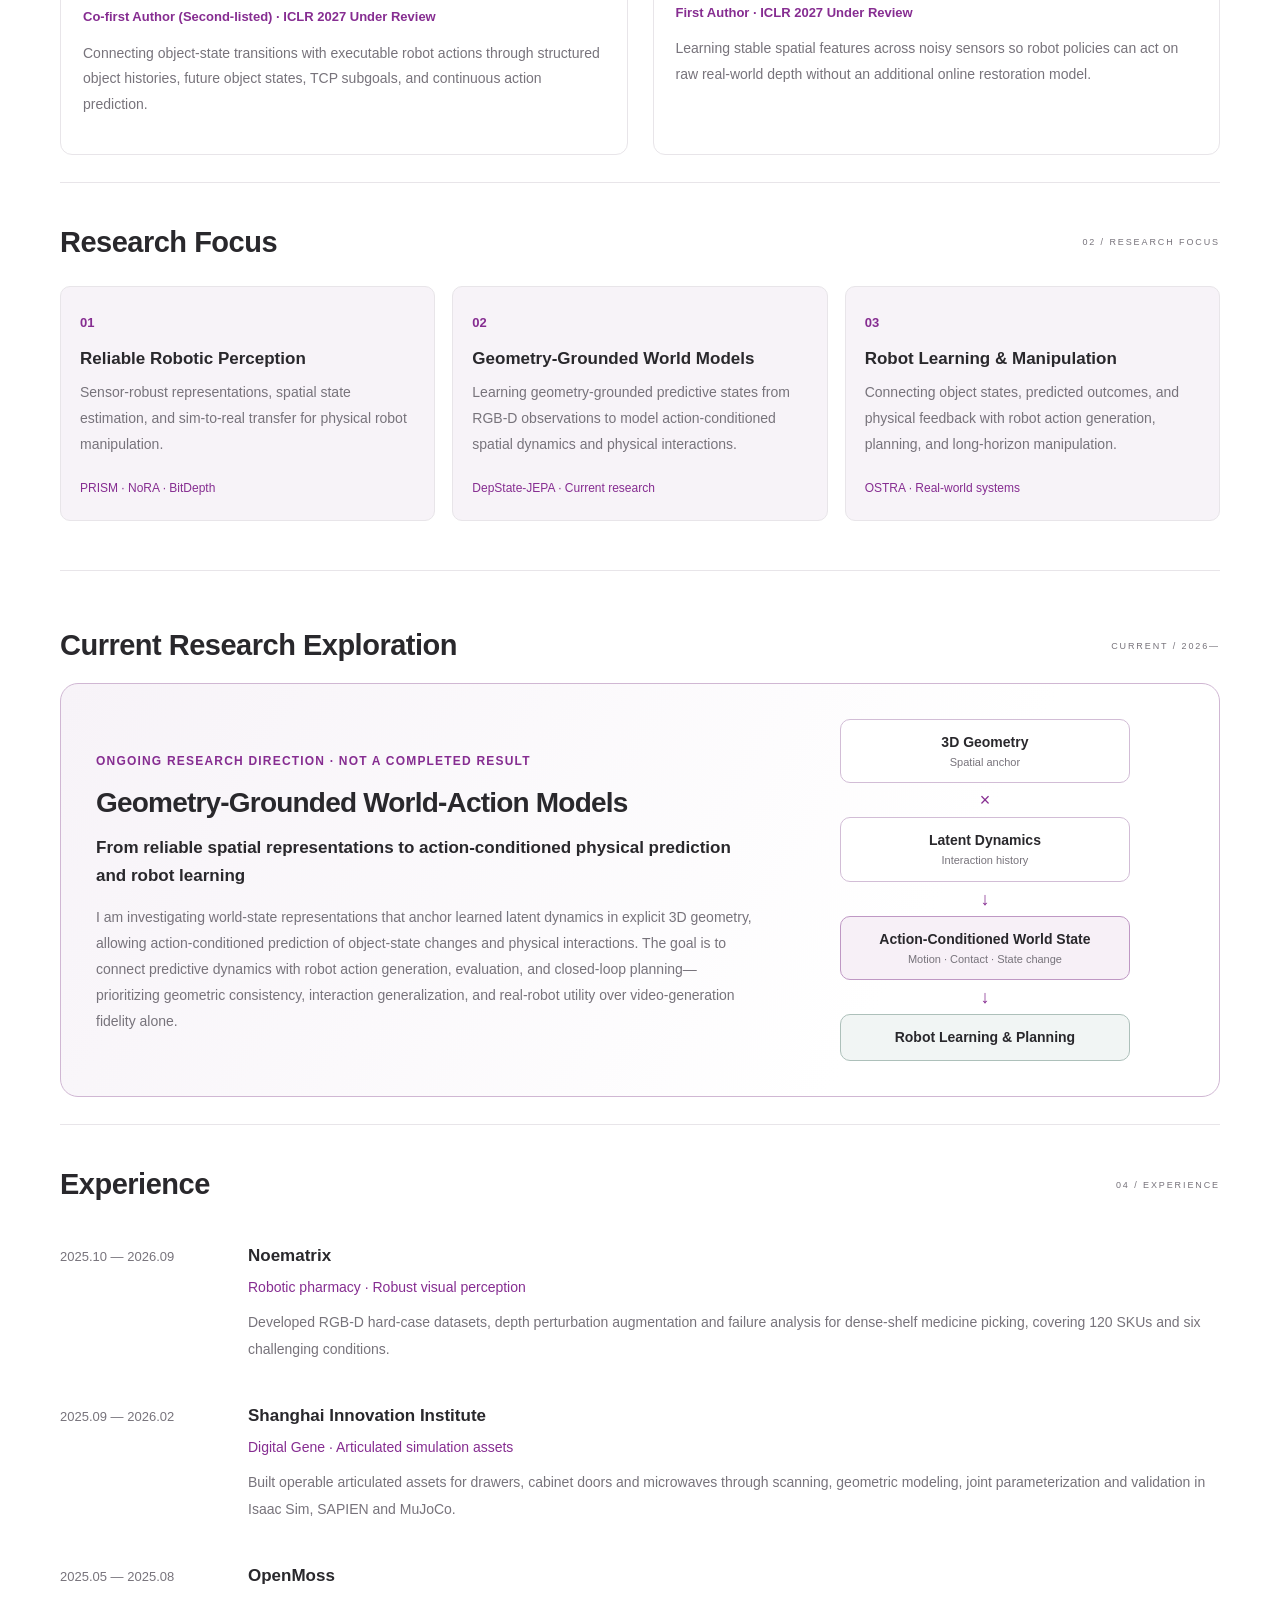
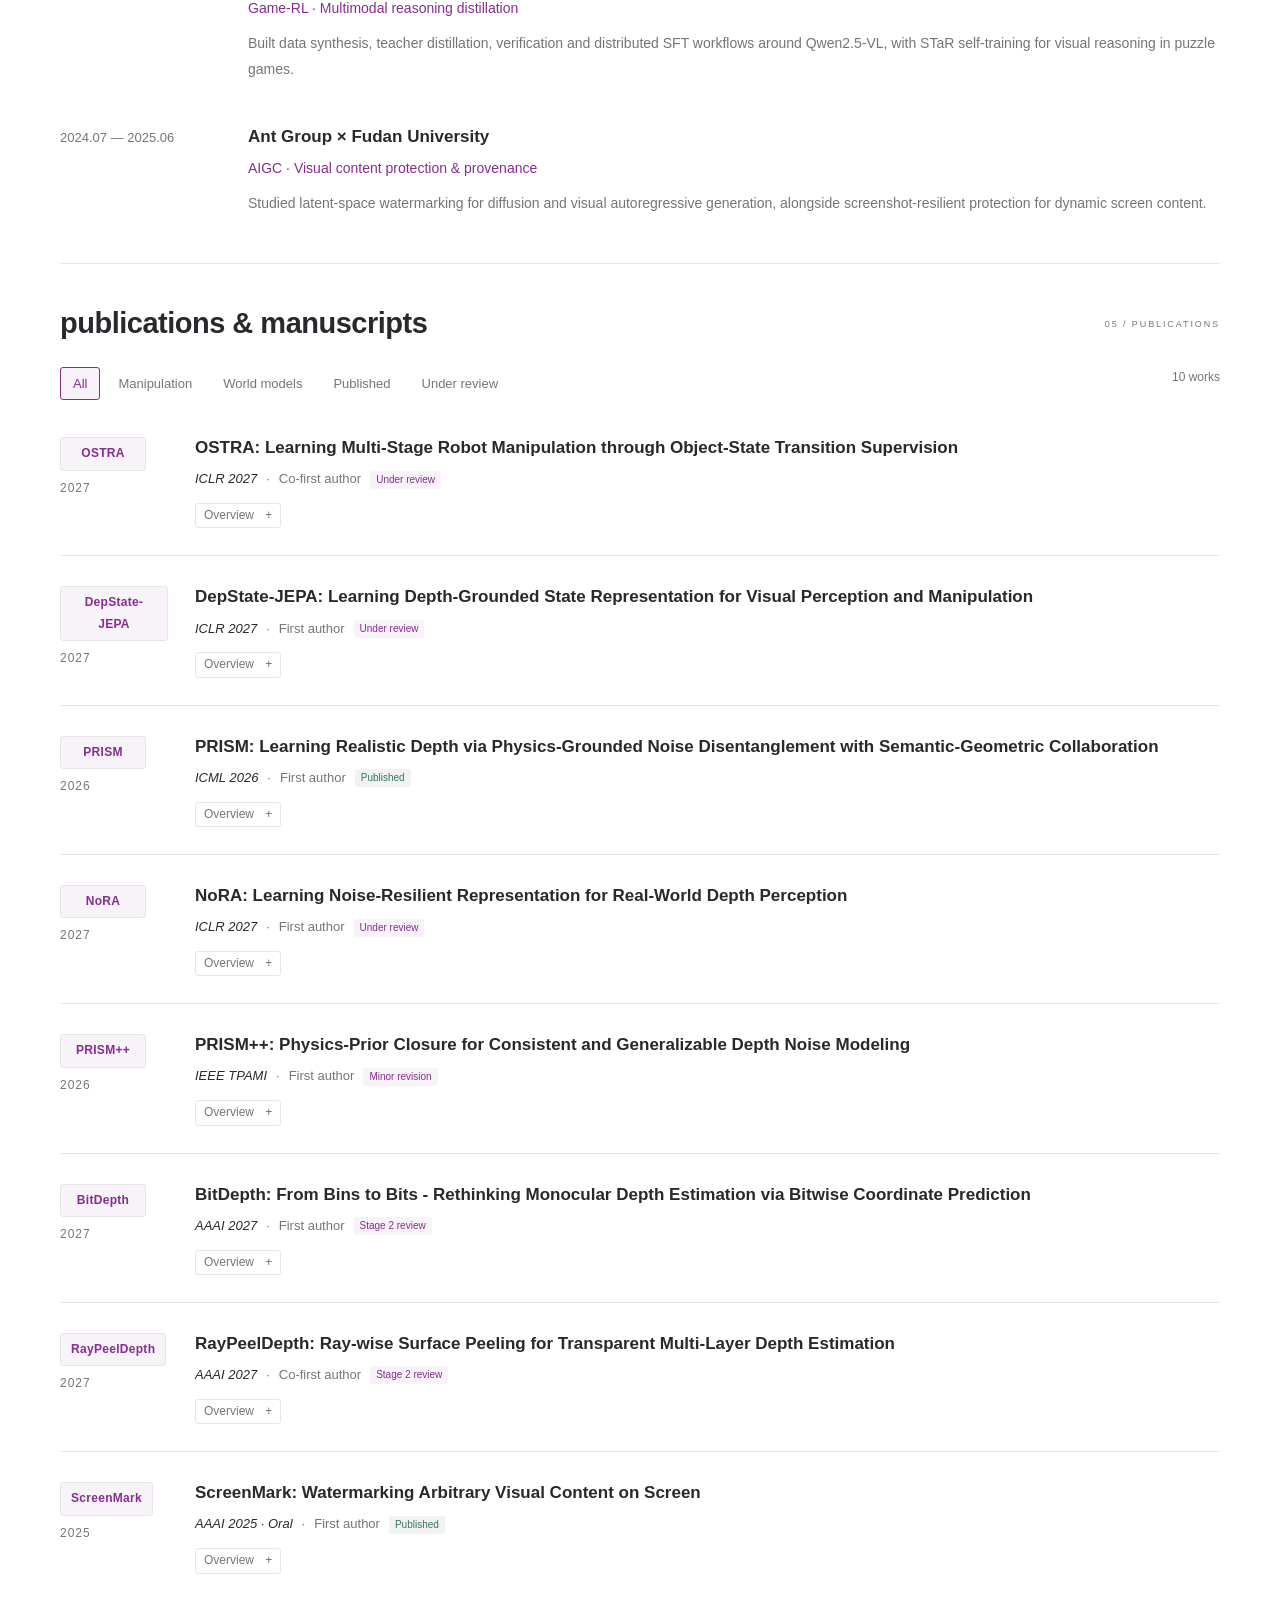
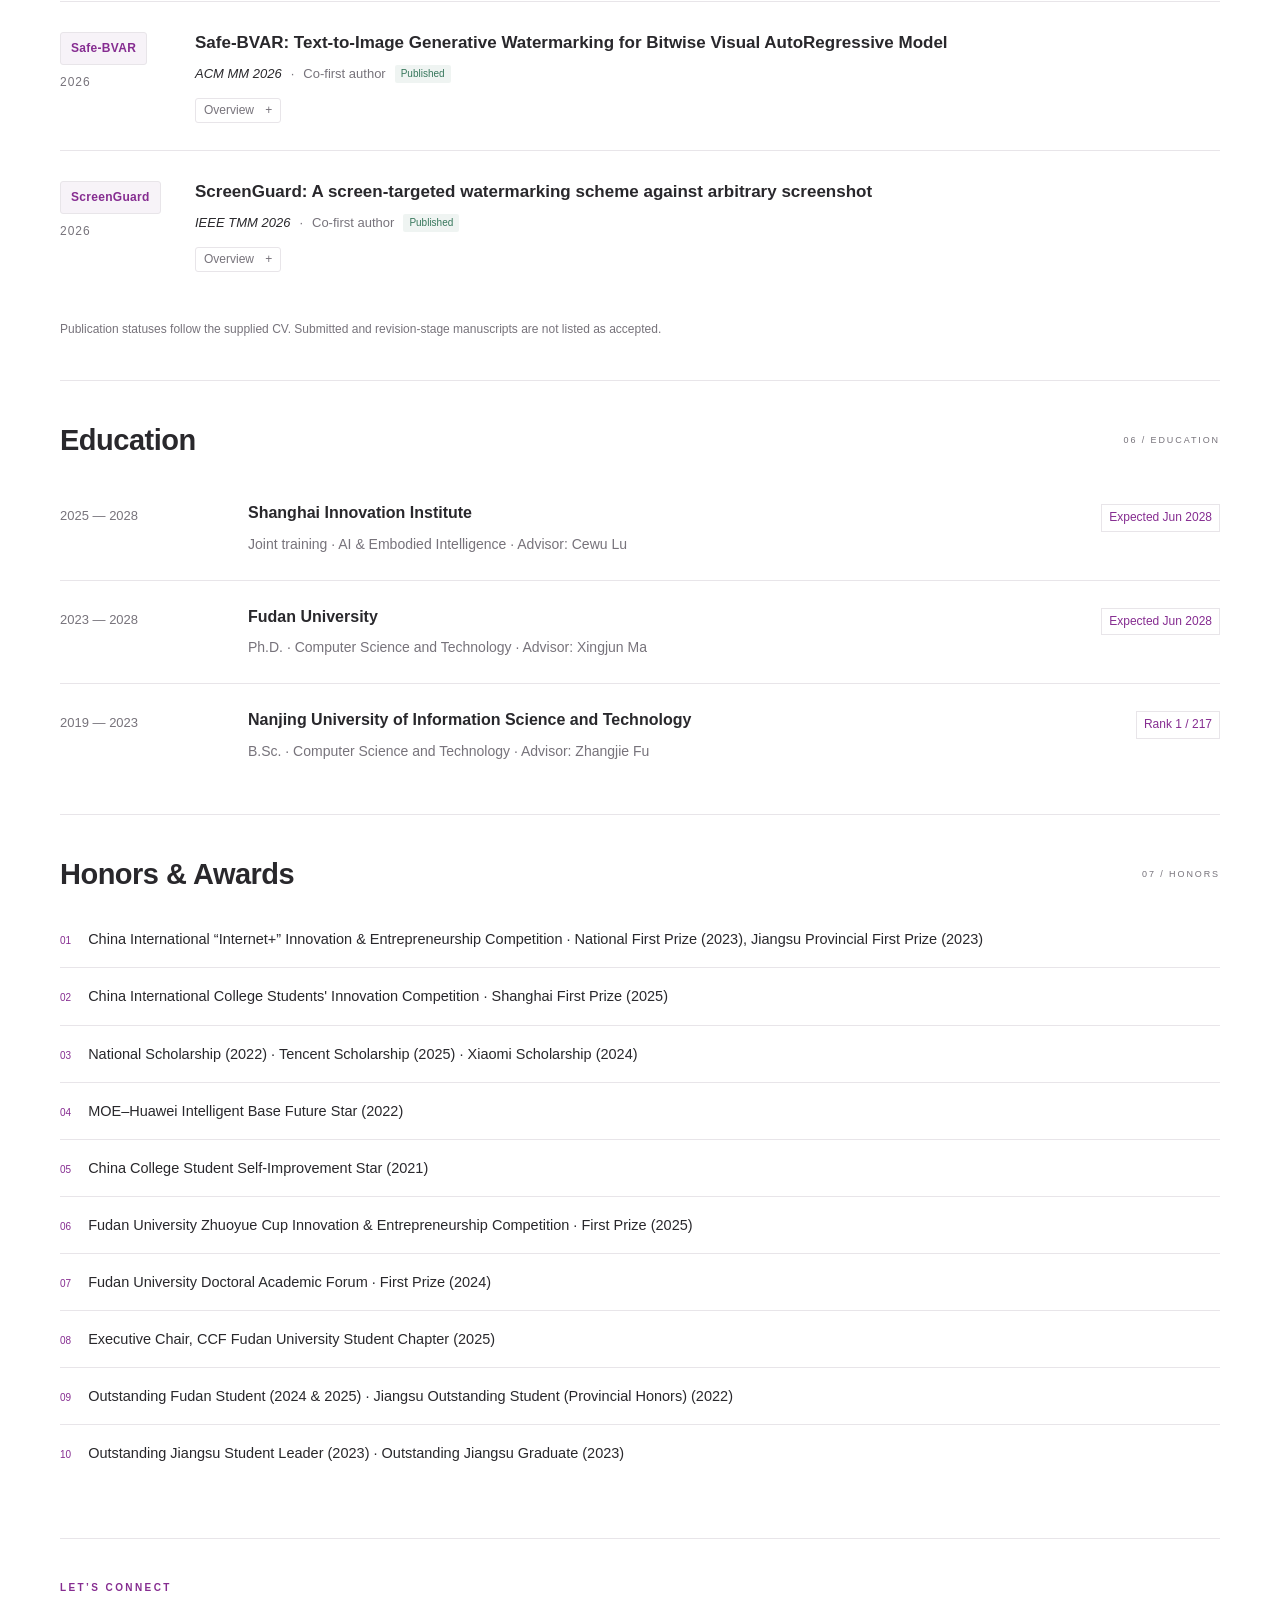
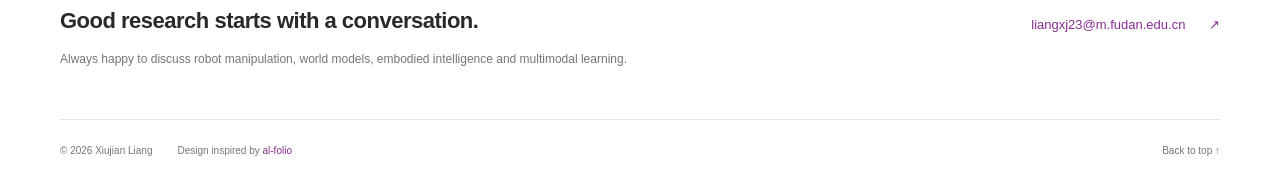
==== commit 7add6664: "Update brand to Shawn Leung, merge leadership honors, remove paper-caption disclaimer" ====
--- a/index.html
+++ b/index.html
@@ -1,18 +1,18 @@
 <!doctype html>
 <html lang="en"><head><meta charset="UTF-8"><meta name="viewport" content="width=device-width, initial-scale=1"><meta name="description" content="梁秀健，复旦大学计算机科学与技术直博生、上海创智学院联合培养。研究可靠机器人感知、几何约束世界模型与机器人学习，聚焦真实操作、动作条件状态预测及 Sim-to-Real。"><meta name="theme-color" content="#ffffff"><title>梁秀健 · Xiujian Liang</title><link rel="icon" href="assets/favicon.svg" type="image/svg+xml"><link rel="stylesheet" href="style.css"><script>try{if(localStorage.getItem('theme')==='dark')document.documentElement.dataset.theme='dark'}catch(e){}</script><script src="content.js" defer></script><script src="app.js" defer></script><link rel="canonical" href="https://shawnleung-sii.github.io/"><meta property="og:type" content="website"><meta property="og:title" content="Xiujian Liang · Robotic Perception, World Models & Manipulation"><meta property="og:description" content="梁秀健 | Reliable Robotic Perception · Geometry-Grounded World Models · Robot Learning.Fudan University · Shanghai Innovation Institute."><meta property="og:url" content="https://shawnleung-sii.github.io/"><meta property="og:image" content="https://shawnleung-sii.github.io/assets/portrait.png"></head>
 <body><a class="skip-link" href="#main" data-zh="跳转到正文" data-en="Skip to content">跳转到正文</a>
-<header class="header"><div class="nav-wrap"><a class="brand" href="#about">Xiujian <strong>Liang</strong><span class="brand-dot">.</span></a><nav id="navigation" aria-label="主导航"><a href="#about" class="active" data-zh="关于" data-en="About">关于</a><a href="#featured" data-zh="精选研究" data-en="Selected Works">精选研究</a><a href="#research" data-zh="方向" data-en="Research Focus">方向</a><a href="#current" data-zh="当前探索" data-en="Current Research">当前探索</a><a href="#experience" data-zh="经历" data-en="Experience">经历</a><a href="#publications" data-zh="论文" data-en="Publications">论文</a><a href="#education" data-zh="教育" data-en="Education">教育</a></nav><div class="nav-tools"><button id="language" aria-label="Switch to English">EN</button><button id="theme" class="icon-button" aria-label="切换深色模式"><svg width="19" height="19" viewBox="0 0 24 24" fill="none" stroke="currentColor" stroke-width="1.6"><path d="M20.5 14A8.5 8.5 0 0 1 10 3.5 8.5 8.5 0 1 0 20.5 14Z"/></svg></button><button id="menu" class="icon-button menu-button" aria-label="展开导航" aria-expanded="false"><svg width="20" height="20" viewBox="0 0 24 24" fill="none" stroke="currentColor" stroke-width="1.6"><path d="M4 6h16M4 12h16M4 18h16"/></svg></button></div></div></header>
+<header class="header"><div class="nav-wrap"><a class="brand" href="#about">Shawn <strong>Leung</strong><span class="brand-dot">.</span></a><nav id="navigation" aria-label="主导航"><a href="#about" class="active" data-zh="关于" data-en="About">关于</a><a href="#featured" data-zh="精选研究" data-en="Selected Works">精选研究</a><a href="#research" data-zh="方向" data-en="Research Focus">方向</a><a href="#current" data-zh="当前探索" data-en="Current Research">当前探索</a><a href="#experience" data-zh="经历" data-en="Experience">经历</a><a href="#publications" data-zh="论文" data-en="Publications">论文</a><a href="#education" data-zh="教育" data-en="Education">教育</a></nav><div class="nav-tools"><button id="language" aria-label="Switch to English">EN</button><button id="theme" class="icon-button" aria-label="切换深色模式"><svg width="19" height="19" viewBox="0 0 24 24" fill="none" stroke="currentColor" stroke-width="1.6"><path d="M20.5 14A8.5 8.5 0 0 1 10 3.5 8.5 8.5 0 1 0 20.5 14Z"/></svg></button><button id="menu" class="icon-button menu-button" aria-label="展开导航" aria-expanded="false"><svg width="20" height="20" viewBox="0 0 24 24" fill="none" stroke="currentColor" stroke-width="1.6"><path d="M4 6h16M4 12h16M4 18h16"/></svg></button></div></div></header>
 <main id="main"><section id="about" class="about"><div class="intro"><p class="eyebrow">EMBODIED AI · WORLD MODELS · ROBOT MANIPULATION</p><h1><span>Xiujian</span> <strong>Liang</strong><span class="chinese-name">梁秀健</span></h1><p class="affiliation" data-zh="复旦大学 · 上海创智学院" data-en="Fudan University · Shanghai Innovation Institute">复旦大学 · 上海创智学院</p><p class="role" data-zh="计算机科学与技术直博生 / 上海" data-en="Ph.D. student in Computer Science / Shanghai">计算机科学与技术直博生 / 上海</p><p class="research-headline" data-zh="可靠机器人感知 · 几何约束世界模型 · 机器人学习与操作" data-en="Reliable Robotic Perception · Geometry-Grounded World Models · Robot Learning & Manipulation">机器人操作 · 世界模型 · 具身学习</p><div class="bio"><p class="bio-paragraph"><span class="bio-language bio-zh">我是 <a href="https://www.fudan.edu.cn/" target="_blank" rel="noopener noreferrer"><strong>复旦大学（Fudan University）</strong></a>计算机科学与技术直博生，在 <a href="https://www.sii.edu.cn/" target="_blank" rel="noopener noreferrer"><strong>上海创智学院（Shanghai Innovation Institute, SII）</strong></a> 联合培养，现由 <a href="https://www.sii.edu.cn/2026/0529/c94a1058/page.htm" target="_blank" rel="noopener noreferrer"><strong>卢策吾教授</strong></a> 指导。我的研究聚焦 <strong>可靠机器人感知、几何约束世界模型与机器人操作学习</strong>，连接真实场景中的 Sim-to-Real 感知、空间状态表征和动作条件动态预测，探索如何让机器人理解物理环境并可靠地预测动作后果。目前，我正在进一步研究显式三维几何与可学习动态潜变量相结合的 <strong>Geometry-Grounded World-Action Models</strong>，面向物理交互预测、机器人决策与操作泛化。</span><span class="bio-language bio-en">I am a Computer Science Ph.D. student at <a href="https://www.fudan.edu.cn/" target="_blank" rel="noopener noreferrer"><strong>Fudan University</strong></a>, jointly trained at the <a href="https://www.sii.edu.cn/" target="_blank" rel="noopener noreferrer"><strong>Shanghai Innovation Institute (SII)</strong></a>, advised by <a href="https://www.sii.edu.cn/2026/0529/c94a1058/page.htm" target="_blank" rel="noopener noreferrer"><strong>Prof. Cewu Lu</strong></a>. My research centers on <strong>Reliable Robotic Perception, Geometry-Grounded World Models, and Robot Learning for Manipulation</strong>, connecting sim-to-real sensing, spatial state representations, and action-conditioned dynamics to help robots anticipate the consequences of physical interaction. I am currently exploring <strong>Geometry-Grounded World-Action Models</strong> that combine explicit 3D geometry with learned latent dynamics for reliable action evaluation, planning, and generalization.</span></p></div><div class="contact-links"><a href="mailto:liangxj23@m.fudan.edu.cn"><span aria-hidden="true">↗</span> Email</a><a href="https://github.com/ShawnLeung-SII" target="_blank" rel="noopener noreferrer"><span aria-hidden="true">↗</span> GitHub</a><a href="#featured" data-zh="精选工作 ↗" data-en="Selected work ↗">精选工作 ↗</a><a href="cv.html" target="_blank" rel="noopener" data-zh="简历 ↗" data-en="Curriculum vitae ↗">简历 ↗</a></div></div><aside class="profile"><div class="portrait-frame"><img src="assets/portrait-original-upscaled.webp" width="560" height="744" alt="梁秀健个人照片" fetchpriority="high"></div><div class="profile-caption"><span class="location-dot"></span>Shanghai, China</div><p>Learning to model the world.<br>Learning to act within it.</p></aside></section><section id="featured" class="featured-section"><div class="section-heading"><h2 data-zh="精选研究" data-en="Selected Research">精选研究</h2><span class="section-index">01 / SELECTED WORK</span></div><p class="section-lead" data-zh="从可靠真实感知，到动作条件世界状态预测与机器人操作。" data-en="From reliable real-world perception to predictive world states and robotic action.">从可靠真实感知，到动作条件世界状态预测与机器人操作。</p><div class="featured-grid">
 <article class="featured-card"><a class="featured-figure-link featured-paper-link" href="assets/depstate-figure1.webp" target="_blank" rel="noopener noreferrer" aria-label="View high-resolution DepState-JEPA paper figure"><img class="featured-visual featured-paper-image" src="assets/depstate-figure1.webp" width="1803" height="695" alt="DepState-JEPA Figure 1: RGB-D spatial state construction, action-conditioned predictions and sim-to-real robotic manipulation" loading="lazy" decoding="async"></a><div class="featured-body"><span class="featured-kicker">WORLD MODEL · ACTION-CONDITIONED DYNAMICS</span><h3>DepState-JEPA</h3><span class="featured-status" data-zh="第一作者 · ICLR 2027 在审" data-en="First Author · ICLR 2027 Under Review">第一作者 · ICLR 2027 在审</span><p data-zh="面向机器人操作的几何约束预测状态：融合 RGB-D 与公制三维坐标，学习共享世界状态，预测动作引起的视觉特征、机器人状态和物体运动，并用于规划。" data-en="A geometry-grounded predictive state for manipulation: combining RGB-D and metric 3D coordinates to forecast action-conditioned visual features, robot states, and object motion for planning.">面向机器人操作的几何约束预测状态：融合 RGB-D 与公制三维坐标，学习共享世界状态，预测动作引起的视觉特征、机器人状态和物体运动，并用于规划。</p></div></article>
 <article class="featured-card"><a class="featured-figure-link" href="https://shawnleung-sii.github.io/prism-icml2026/" target="_blank" rel="noopener noreferrer" aria-label="Open PRISM project page"><img class="featured-visual featured-prism-image" src="https://raw.githubusercontent.com/ShawnLeung-SII/prism-icml2026/codex/website/images/Application.webp" loading="lazy" width="2048" height="865" alt="PRISM Figure 3: Simulated demonstrations, offline sensor-depth enhancement, depth-aware policy learning and real-world manipulation"></a><div class="featured-body"><span class="featured-kicker">RELIABLE PERCEPTION · SIM-TO-REAL</span><h3>PRISM</h3><span class="featured-status" data-zh="第一作者 · ICML 2026 已发表" data-en="First Author · ICML 2026">第一作者 · ICML 2026 已发表</span><p data-zh="弥合仿真与真实机器人的感知差异：基于物理机制生成真实传感器噪声，让在仿真中训练的操作策略更稳健地迁移至真实环境。" data-en="Bridging the sim-to-real perception gap with physics-grounded sensor modeling to help simulation-trained manipulation policies transfer to physical robots.">弥合仿真与真实机器人的感知差异：基于物理机制生成真实传感器噪声，让在仿真中训练的操作策略更稳健地迁移至真实环境。</p><div class="featured-actions"><a class="project-link" href="https://shawnleung-sii.github.io/prism-icml2026/" target="_blank" rel="noopener noreferrer" data-zh="项目主页 ↗" data-en="Project Page ↗">项目主页 ↗</a><a href="https://openreview.net/forum?id=AnofTirXgv" target="_blank" rel="noopener noreferrer" data-zh="会议论文集 ↗" data-en="Proceedings ↗">会议论文集 ↗</a></div></div></article>
 <article class="featured-card"><a class="featured-figure-link featured-paper-link" href="assets/ostra-figure1.webp" target="_blank" rel="noopener noreferrer" aria-label="View high-resolution OSTRA paper figure"><img class="featured-visual featured-paper-image" src="assets/ostra-figure1.webp" width="1803" height="613" alt="OSTRA Figure 1: object-state transitions, staged action generation and real-world robot manipulation" loading="lazy" decoding="async"></a><div class="featured-body"><span class="featured-kicker">OBJECT STATES · ROBOT ACTION GENERATION</span><h3>OSTRA</h3><span class="featured-status" data-zh="共同第一作者（排序第二） · ICLR 2027 在审" data-en="Co-first Author (Second-listed) · ICLR 2027 Under Review">共同第一作者（排序第二） · ICLR 2027 在审</span><p data-zh="将物体的历史与未来状态转移显式连接到机器人动作：通过对象状态图、TCP 子目标与连续动作的分阶段预测支持长时程操作。" data-en="Connecting object-state transitions with executable robot actions through structured object histories, future object states, TCP subgoals, and continuous action prediction.">将物体的历史与未来状态转移显式连接到机器人动作：通过对象状态图、TCP 子目标与连续动作的分阶段预测支持长时程操作。</p></div></article>
-<article class="featured-card"><a class="featured-figure-link featured-paper-link" href="assets/nora-figure1.webp" target="_blank" rel="noopener noreferrer" aria-label="View high-resolution NoRA paper figure"><img class="featured-visual featured-paper-image" src="assets/nora-figure1.webp" width="1803" height="599" alt="NoRA Figure 1: sensor-robust representation alignment and sim-to-real robot deployment" loading="lazy" decoding="async"></a><div class="featured-body"><span class="featured-kicker">ROBUST REPRESENTATIONS · REAL-WORLD CONTROL</span><h3>NoRA</h3><span class="featured-status" data-zh="第一作者 · ICLR 2027 在审" data-en="First Author · ICLR 2027 Under Review">第一作者 · ICLR 2027 在审</span><p data-zh="通过可靠空间区域选择和稳定特征子空间学习，让机器人策略直接处理真实深度传感器观测，无需部署额外在线深度修复模型。" data-en="Learning stable spatial features across noisy sensors so robot policies can act on raw real-world depth without an additional online restoration model.">通过可靠空间区域选择和稳定特征子空间学习，让机器人策略直接处理真实深度传感器观测，无需部署额外在线深度修复模型。</p></div></article></div><p class="visual-disclaimer" data-zh="DepState-JEPA、OSTRA 与 NoRA 使用论文 Teaser；PRISM 展示原论文 Figure 3 的机器人 Sim-to-Real 流程。若需查看原图可打开 PRISM 项目主页。" data-en="DepState-JEPA, OSTRA and NoRA show paper teasers; PRISM shows the robot Sim-to-Real pipeline from Figure 3. See the PRISM project page for the full figure.">配图为为主页专门设计的概念示意图，不代表论文中的实验结果；论文及项目资料将在适宜公开时补充。</p></section><section id="research"><div class="section-heading"><h2 data-zh="研究方向" data-en="Research Focus">研究方向</h2><span class="section-index">02 / RESEARCH FOCUS</span></div><div class="focus-grid"><article><span class="focus-number">01</span><h3>Reliable Robotic Perception</h3><p data-zh="面向真实机器人操作的传感器鲁棒表征、空间状态感知与 Sim-to-Real 迁移。" data-en="Sensor-robust representations, spatial state estimation, and sim-to-real transfer for physical robot manipulation.">面向真实机器人操作的传感器鲁棒表征、空间状态感知与 Sim-to-Real 迁移。</p><span>PRISM · NoRA · BitDepth</span></article><article><span class="focus-number">02</span><h3>Geometry-Grounded World Models</h3><p data-zh="从 RGB-D 观测构建几何锚定的预测状态，研究动作条件的空间动态与物理交互。" data-en="Learning geometry-grounded predictive states from RGB-D observations to model action-conditioned spatial dynamics and physical interactions.">从 RGB-D 观测构建几何锚定的预测状态，研究动作条件的空间动态与物理交互。</p><span>DepState-JEPA · Current research</span></article><article><span class="focus-number">03</span><h3>Robot Learning & Manipulation</h3><p data-zh="利用物体状态、未来结果与真实交互反馈，支持机器人动作生成、规划与复杂操作。" data-en="Connecting object states, predicted outcomes, and physical feedback with robot action generation, planning, and long-horizon manipulation.">利用物体状态、未来结果与真实交互反馈，支持机器人动作生成、规划与复杂操作。</p><span>OSTRA · Real-world systems</span></article></div></section><section id="current" class="current-section"><div class="section-heading"><h2 data-zh="当前研究探索" data-en="Current Research Exploration">当前研究探索</h2><span class="section-index">CURRENT / 2026—</span></div><div class="current-panel"><div class="current-content"><p class="current-eyebrow" data-zh="正在开展的研究方向 · 非已完成成果" data-en="ONGOING RESEARCH DIRECTION · NOT A COMPLETED RESULT">正在开展的研究方向 · 非已完成成果</p><h3>Geometry-Grounded World-Action Models</h3><p class="current-subtitle" data-zh="从可靠的空间表征走向动作条件的物理世界预测与机器人学习" data-en="From reliable spatial representations to action-conditioned physical prediction and robot learning">从可靠的空间表征走向动作条件的物理世界预测与机器人学习</p><p data-zh="探索将显式三维几何作为世界状态的空间锚点，以可学习的潜在动力学捕获历史交互与隐含物理信息；研究动作条件的物体状态变化预测，以及世界模型如何支持机器人动作生成、评估与闭环规划。重点关注几何一致性、交互泛化和真实机器人效益，而非单纯提升未来视频生成质量。" data-en="I am investigating world-state representations that anchor learned latent dynamics in explicit 3D geometry, allowing action-conditioned prediction of object-state changes and physical interactions. The goal is to connect predictive dynamics with robot action generation, evaluation, and closed-loop planning—prioritizing geometric consistency, interaction generalization, and real-robot utility over video-generation fidelity alone.">探索将显式三维几何作为世界状态的空间锚点，以可学习的潜在动力学捕获历史交互与隐含物理信息；研究动作条件的物体状态变化预测，以及世界模型如何支持机器人动作生成、评估与闭环规划。重点关注几何一致性、交互泛化和真实机器人效益，而非单纯提升未来视频生成质量。</p></div><div class="current-logic" aria-label="Geometry, dynamics, action, and robot learning"><div class="current-node"><strong>3D Geometry</strong><small data-zh="空间锚点" data-en="Spatial anchor">空间锚点</small></div><div class="current-operator">×</div><div class="current-node"><strong>Latent Dynamics</strong><small data-zh="交互历史" data-en="Interaction history">交互历史</small></div><div class="current-flow">↓</div><div class="current-node current-node-wide"><strong>Action-Conditioned World State</strong><small data-zh="物体运动 · 接触 · 状态变化" data-en="Motion · Contact · State change">物体运动 · 接触 · 状态变化</small></div><div class="current-flow">↓</div><div class="current-node current-node-final"><strong>Robot Learning & Planning</strong></div></div></div></section><section id="experience"><div class="section-heading"><h2 data-zh="实习与项目经历" data-en="Experience">实习与项目经历</h2><span class="section-index">04 / EXPERIENCE</span></div><div class="timeline">
+<article class="featured-card"><a class="featured-figure-link featured-paper-link" href="assets/nora-figure1.webp" target="_blank" rel="noopener noreferrer" aria-label="View high-resolution NoRA paper figure"><img class="featured-visual featured-paper-image" src="assets/nora-figure1.webp" width="1803" height="599" alt="NoRA Figure 1: sensor-robust representation alignment and sim-to-real robot deployment" loading="lazy" decoding="async"></a><div class="featured-body"><span class="featured-kicker">ROBUST REPRESENTATIONS · REAL-WORLD CONTROL</span><h3>NoRA</h3><span class="featured-status" data-zh="第一作者 · ICLR 2027 在审" data-en="First Author · ICLR 2027 Under Review">第一作者 · ICLR 2027 在审</span><p data-zh="通过可靠空间区域选择和稳定特征子空间学习，让机器人策略直接处理真实深度传感器观测，无需部署额外在线深度修复模型。" data-en="Learning stable spatial features across noisy sensors so robot policies can act on raw real-world depth without an additional online restoration model.">通过可靠空间区域选择和稳定特征子空间学习，让机器人策略直接处理真实深度传感器观测，无需部署额外在线深度修复模型。</p></div></article></div></section><section id="research"><div class="section-heading"><h2 data-zh="研究方向" data-en="Research Focus">研究方向</h2><span class="section-index">02 / RESEARCH FOCUS</span></div><div class="focus-grid"><article><span class="focus-number">01</span><h3>Reliable Robotic Perception</h3><p data-zh="面向真实机器人操作的传感器鲁棒表征、空间状态感知与 Sim-to-Real 迁移。" data-en="Sensor-robust representations, spatial state estimation, and sim-to-real transfer for physical robot manipulation.">面向真实机器人操作的传感器鲁棒表征、空间状态感知与 Sim-to-Real 迁移。</p><span>PRISM · NoRA · BitDepth</span></article><article><span class="focus-number">02</span><h3>Geometry-Grounded World Models</h3><p data-zh="从 RGB-D 观测构建几何锚定的预测状态，研究动作条件的空间动态与物理交互。" data-en="Learning geometry-grounded predictive states from RGB-D observations to model action-conditioned spatial dynamics and physical interactions.">从 RGB-D 观测构建几何锚定的预测状态，研究动作条件的空间动态与物理交互。</p><span>DepState-JEPA · Current research</span></article><article><span class="focus-number">03</span><h3>Robot Learning & Manipulation</h3><p data-zh="利用物体状态、未来结果与真实交互反馈，支持机器人动作生成、规划与复杂操作。" data-en="Connecting object states, predicted outcomes, and physical feedback with robot action generation, planning, and long-horizon manipulation.">利用物体状态、未来结果与真实交互反馈，支持机器人动作生成、规划与复杂操作。</p><span>OSTRA · Real-world systems</span></article></div></section><section id="current" class="current-section"><div class="section-heading"><h2 data-zh="当前研究探索" data-en="Current Research Exploration">当前研究探索</h2><span class="section-index">CURRENT / 2026—</span></div><div class="current-panel"><div class="current-content"><p class="current-eyebrow" data-zh="正在开展的研究方向 · 非已完成成果" data-en="ONGOING RESEARCH DIRECTION · NOT A COMPLETED RESULT">正在开展的研究方向 · 非已完成成果</p><h3>Geometry-Grounded World-Action Models</h3><p class="current-subtitle" data-zh="从可靠的空间表征走向动作条件的物理世界预测与机器人学习" data-en="From reliable spatial representations to action-conditioned physical prediction and robot learning">从可靠的空间表征走向动作条件的物理世界预测与机器人学习</p><p data-zh="探索将显式三维几何作为世界状态的空间锚点，以可学习的潜在动力学捕获历史交互与隐含物理信息；研究动作条件的物体状态变化预测，以及世界模型如何支持机器人动作生成、评估与闭环规划。重点关注几何一致性、交互泛化和真实机器人效益，而非单纯提升未来视频生成质量。" data-en="I am investigating world-state representations that anchor learned latent dynamics in explicit 3D geometry, allowing action-conditioned prediction of object-state changes and physical interactions. The goal is to connect predictive dynamics with robot action generation, evaluation, and closed-loop planning—prioritizing geometric consistency, interaction generalization, and real-robot utility over video-generation fidelity alone.">探索将显式三维几何作为世界状态的空间锚点，以可学习的潜在动力学捕获历史交互与隐含物理信息；研究动作条件的物体状态变化预测，以及世界模型如何支持机器人动作生成、评估与闭环规划。重点关注几何一致性、交互泛化和真实机器人效益，而非单纯提升未来视频生成质量。</p></div><div class="current-logic" aria-label="Geometry, dynamics, action, and robot learning"><div class="current-node"><strong>3D Geometry</strong><small data-zh="空间锚点" data-en="Spatial anchor">空间锚点</small></div><div class="current-operator">×</div><div class="current-node"><strong>Latent Dynamics</strong><small data-zh="交互历史" data-en="Interaction history">交互历史</small></div><div class="current-flow">↓</div><div class="current-node current-node-wide"><strong>Action-Conditioned World State</strong><small data-zh="物体运动 · 接触 · 状态变化" data-en="Motion · Contact · State change">物体运动 · 接触 · 状态变化</small></div><div class="current-flow">↓</div><div class="current-node current-node-final"><strong>Robot Learning & Planning</strong></div></div></div></section><section id="experience"><div class="section-heading"><h2 data-zh="实习与项目经历" data-en="Experience">实习与项目经历</h2><span class="section-index">04 / EXPERIENCE</span></div><div class="timeline">
 <article><p class="date">2025.10 — 2026.09</p><div><h3 data-zh="穹彻智能 Noematrix" data-en="Noematrix">穹彻智能 Noematrix</h3><h4 data-zh="智能药房机器人 · 视觉感知稳定性优化" data-en="Robotic pharmacy · Robust visual perception">智能药房机器人 · 视觉感知稳定性优化</h4><p data-zh="面向密集货架的多 SKU 药品拣选，构建 RGB-D 困难样本、深度扰动增强及异常归因流程。评测覆盖 120 种药品 SKU 与 6 类困难工况。" data-en="Developed RGB-D hard-case datasets, depth perturbation augmentation and failure analysis for dense-shelf medicine picking, covering 120 SKUs and six challenging conditions.">面向密集货架的多 SKU 药品拣选，构建 RGB-D 困难样本、深度扰动增强及异常归因流程。评测覆盖 120 种药品 SKU 与 6 类困难工况。</p></div></article>
 <article><p class="date">2025.09 — 2026.02</p><div><h3 data-zh="上海创智学院 SII" data-en="Shanghai Innovation Institute">上海创智学院 SII</h3><h4 data-zh="数字基因 · 可操作铰接物体仿真资产" data-en="Digital Gene · Articulated simulation assets">数字基因 · 可操作铰接物体仿真资产</h4><p data-zh="从实物扫描、几何建模与关节参数化到仿真验证，构建抽屉、柜门、微波炉等可操作资产，适配 Isaac Sim、SAPIEN 与 MuJoCo。" data-en="Built operable articulated assets for drawers, cabinet doors and microwaves through scanning, geometric modeling, joint parameterization and validation in Isaac Sim, SAPIEN and MuJoCo.">从实物扫描、几何建模与关节参数化到仿真验证，构建抽屉、柜门、微波炉等可操作资产，适配 Isaac Sim、SAPIEN 与 MuJoCo。</p></div></article>
 <article><p class="date">2025.05 — 2025.08</p><div><h3 data-zh="模思智能 OpenMoss" data-en="OpenMoss">模思智能 OpenMoss</h3><h4 data-zh="Game-RL · 多模态推理蒸馏与对齐" data-en="Game-RL · Multimodal reasoning distillation">Game-RL · 多模态推理蒸馏与对齐</h4><p data-zh="围绕 Qwen2.5-VL 构建数据合成、教师蒸馏、验证筛选与分布式 SFT 流程，利用 STaR 自训练迭代增强谜题游戏视觉推理。" data-en="Built data synthesis, teacher distillation, verification and distributed SFT workflows around Qwen2.5-VL, with STaR self-training for visual reasoning in puzzle games.">围绕 Qwen2.5-VL 构建数据合成、教师蒸馏、验证筛选与分布式 SFT 流程，利用 STaR 自训练迭代增强谜题游戏视觉推理。</p></div></article>
 <article><p class="date">2024.07 — 2025.06</p><div><h3 data-zh="蚂蚁集团 × 复旦大学" data-en="Ant Group × Fudan University">蚂蚁集团 × 复旦大学</h3><h4 data-zh="AIGC · 视觉内容保护与溯源" data-en="AIGC · Visual content protection & provenance">AIGC · 视觉内容保护与溯源</h4><p data-zh="研究扩散与视觉自回归生成中的隐空间水印，以及动态屏幕内容的跨媒介抗截屏保护。" data-en="Studied latent-space watermarking for diffusion and visual autoregressive generation, alongside screenshot-resilient protection for dynamic screen content.">研究扩散与视觉自回归生成中的隐空间水印，以及动态屏幕内容的跨媒介抗截屏保护。</p></div></article></div></section>
 <section id="publications"><div class="section-heading"><h2 data-zh="论文与研究成果" data-en="publications & manuscripts">论文与研究成果</h2><span class="section-index">05 / PUBLICATIONS</span></div><div class="publication-toolbar"><div class="filters" aria-label="论文筛选"><button class="selected" data-view="all" aria-pressed="true" data-zh="全部" data-en="All">全部</button><button data-view="robotics" aria-pressed="false" data-zh="机器人操作" data-en="Manipulation">机器人操作</button><button data-view="world" aria-pressed="false" data-zh="世界模型" data-en="World models">世界模型</button><button data-view="published" aria-pressed="false" data-zh="已发表" data-en="Published">已发表</button><button data-view="review" aria-pressed="false" data-zh="投稿与修订" data-en="Under review">投稿与修订</button></div><span id="paper-count" aria-live="polite"></span></div><div id="paper-list"></div><p class="source-note" data-zh="论文状态依据所提供简历整理；投稿与修订中的工作不表示已被接收。" data-en="Publication statuses follow the supplied CV. Submitted and revision-stage manuscripts are not listed as accepted.">论文状态依据所提供简历整理；投稿与修订中的工作不表示已被接收。</p></section>
 <section id="education"><div class="section-heading"><h2 data-zh="教育经历" data-en="Education">教育经历</h2><span class="section-index">06 / EDUCATION</span></div><div class="education-list"><article><span class="education-year">2025 — 2028</span><div><h3 data-zh="上海创智学院" data-en="Shanghai Innovation Institute">上海创智学院</h3><p data-zh="联合培养 · 人工智能与具身智能 · 导师：卢策吾" data-en="Joint training · AI & Embodied Intelligence · Advisor: Cewu Lu">联合培养 · 人工智能与具身智能 · 导师：卢策吾</p></div><span class="degree" data-zh="预计 2028.06" data-en="Expected Jun 2028">预计 2028.06</span></article><article><span class="education-year">2023 — 2028</span><div><h3 data-zh="复旦大学" data-en="Fudan University">复旦大学</h3><p data-zh="直博 · 计算机科学与技术 · 导师：马兴军" data-en="Ph.D. · Computer Science and Technology · Advisor: Xingjun Ma">直博 · 计算机科学与技术 · 导师：马兴军</p></div><span class="degree" data-zh="预计 2028.06" data-en="Expected Jun 2028">预计 2028.06</span></article><article><span class="education-year">2019 — 2023</span><div><h3 data-zh="南京信息工程大学" data-en="Nanjing University of Information Science and Technology">南京信息工程大学</h3><p data-zh="本科 · 计算机科学与技术 · 导师：付章杰" data-en="B.Sc. · Computer Science and Technology · Advisor: Zhangjie Fu">本科 · 计算机科学与技术 · 导师：付章杰</p></div><span class="degree">Rank 1 / 217</span></article></div></section>
-<section id="honors"><div class="section-heading"><h2 data-zh="荣誉与奖励" data-en="Honors & Awards">荣誉与奖励</h2><span class="section-index">07 / HONORS</span></div><div class="honors-list"><p><span>01</span><strong data-zh="中国国际“互联网+”大学生创新创业大赛 · 国家级一等奖（2023年）、江苏省一等奖（2023年）" data-en="China International “Internet+” Innovation &amp; Entrepreneurship Competition · National First Prize (2023), Jiangsu Provincial First Prize (2023)">中国国际“互联网+”大学生创新创业大赛 · 国家级一等奖（2023年）、江苏省一等奖（2023年）</strong></p><p><span>02</span><strong data-zh="中国国际大学生创新大赛 · 上海市一等奖（2025年）" data-en="China International College Students' Innovation Competition · Shanghai First Prize (2025)">中国国际大学生创新大赛 · 上海市一等奖（2025年）</strong></p><p><span>03</span><strong data-zh="国家奖学金（2022年） · 腾讯奖学金（2025年） · 小米奖学金（2024年）" data-en="National Scholarship (2022) · Tencent Scholarship (2025) · Xiaomi Scholarship (2024)">国家奖学金（2022年） · 腾讯奖学金（2025年） · 小米奖学金（2024年）</strong></p><p><span>04</span><strong data-zh="教育部—华为智能基座未来之星（2022年）" data-en="MOE–Huawei Intelligent Base Future Star (2022)">教育部—华为智能基座未来之星（2022年）</strong></p><p><span>05</span><strong data-zh="中国大学生自强之星（2021年）" data-en="China College Student Self-Improvement Star (2021)">中国大学生自强之星（2021年）</strong></p><p><span>06</span><strong data-zh="复旦大学卓越杯创新创业大赛一等奖（2025年）" data-en="Fudan University Zhuoyue Cup Innovation &amp; Entrepreneurship Competition · First Prize (2025)">复旦大学卓越杯创新创业大赛一等奖（2025年）</strong></p><p><span>07</span><strong data-zh="复旦大学博士生学术论坛一等奖（2024年）" data-en="Fudan University Doctoral Academic Forum · First Prize (2024)">复旦大学博士生学术论坛一等奖（2024年）</strong></p></div><div class="student-honors"><h3 data-zh="学生工作表现" data-en="Leadership & Service">学生工作表现</h3><p data-zh="CCF-复旦大学学生分会执行主席、复旦大学优秀学生、江苏省三好学生、江苏省优秀学生干部、江苏省优秀毕业生" data-en="Executive Chair, CCF Fudan University Student Chapter · Outstanding Fudan Student · Jiangsu Outstanding Student (Provincial Honors) · Outstanding Jiangsu Student Leader · Outstanding Jiangsu Graduate">CCF-复旦大学学生分会执行主席、复旦大学优秀学生、江苏省三好学生、江苏省优秀学生干部、江苏省优秀毕业生</p></div></section>
+<section id="honors"><div class="section-heading"><h2 data-zh="荣誉与奖励" data-en="Honors & Awards">荣誉与奖励</h2><span class="section-index">07 / HONORS</span></div><div class="honors-list"><p><span>01</span><strong data-zh="中国国际“互联网+”大学生创新创业大赛 · 国家级一等奖（2023年）、江苏省一等奖（2023年）" data-en="China International “Internet+” Innovation &amp; Entrepreneurship Competition · National First Prize (2023), Jiangsu Provincial First Prize (2023)">中国国际“互联网+”大学生创新创业大赛 · 国家级一等奖（2023年）、江苏省一等奖（2023年）</strong></p><p><span>02</span><strong data-zh="中国国际大学生创新大赛 · 上海市一等奖（2025年）" data-en="China International College Students' Innovation Competition · Shanghai First Prize (2025)">中国国际大学生创新大赛 · 上海市一等奖（2025年）</strong></p><p><span>03</span><strong data-zh="国家奖学金（2022年） · 腾讯奖学金（2025年） · 小米奖学金（2024年）" data-en="National Scholarship (2022) · Tencent Scholarship (2025) · Xiaomi Scholarship (2024)">国家奖学金（2022年） · 腾讯奖学金（2025年） · 小米奖学金（2024年）</strong></p><p><span>04</span><strong data-zh="教育部—华为智能基座未来之星（2022年）" data-en="MOE–Huawei Intelligent Base Future Star (2022)">教育部—华为智能基座未来之星（2022年）</strong></p><p><span>05</span><strong data-zh="中国大学生自强之星（2021年）" data-en="China College Student Self-Improvement Star (2021)">中国大学生自强之星（2021年）</strong></p><p><span>06</span><strong data-zh="复旦大学卓越杯创新创业大赛一等奖（2025年）" data-en="Fudan University Zhuoyue Cup Innovation &amp; Entrepreneurship Competition · First Prize (2025)">复旦大学卓越杯创新创业大赛一等奖（2025年）</strong></p><p><span>07</span><strong data-zh="复旦大学博士生学术论坛一等奖（2024年）" data-en="Fudan University Doctoral Academic Forum · First Prize (2024)">复旦大学博士生学术论坛一等奖（2024年）</strong></p><p><span>08</span><strong data-zh="CCF-复旦大学学生分会执行主席（2025年）" data-en="Executive Chair, CCF Fudan University Student Chapter (2025)">CCF-复旦大学学生分会执行主席（2025年）</strong></p><p><span>09</span><strong data-zh="复旦大学优秀学生（2024、2025年） · 江苏省三好学生（2022年）" data-en="Outstanding Fudan Student (2024 &amp; 2025) · Jiangsu Outstanding Student (Provincial Honors) (2022)">复旦大学优秀学生（2024、2025年） · 江苏省三好学生（2022年）</strong></p><p><span>10</span><strong data-zh="江苏省优秀学生干部（2023年） · 江苏省优秀毕业生（2023年）" data-en="Outstanding Jiangsu Student Leader (2023) · Outstanding Jiangsu Graduate (2023)">江苏省优秀学生干部（2023年） · 江苏省优秀毕业生（2023年）</strong></p></div></section>
 <section class="get-in-touch"><div><p class="eyebrow">LET’S CONNECT</p><h2 data-zh="交流，从一个想法开始。" data-en="Good research starts with a conversation.">交流，从一个想法开始。</h2><p data-zh="欢迎交流机器人操作、世界模型，以及更广泛的具身智能与多模态学习。" data-en="Always happy to discuss robot manipulation, world models, embodied intelligence and multimodal learning.">欢迎交流机器人操作、世界模型，以及更广泛的具身智能与多模态学习。</p></div><a href="mailto:liangxj23@m.fudan.edu.cn">liangxj23@m.fudan.edu.cn <span>↗</span></a></section>
 </main><footer><span>© 2026 Xiujian Liang</span><span><span data-zh="设计参考" data-en="Design inspired by">设计参考</span> <a href="https://github.com/alshedivat/al-folio" target="_blank" rel="noopener">al-folio</a></span><a href="#about" data-zh="返回顶部 ↑" data-en="Back to top ↑">返回顶部 ↑</a></footer><noscript><p>请启用 JavaScript 查看论文列表及使用语言切换。<a href="cv.html">阅读完整简历 / Read CV</a></p></noscript></body></html>
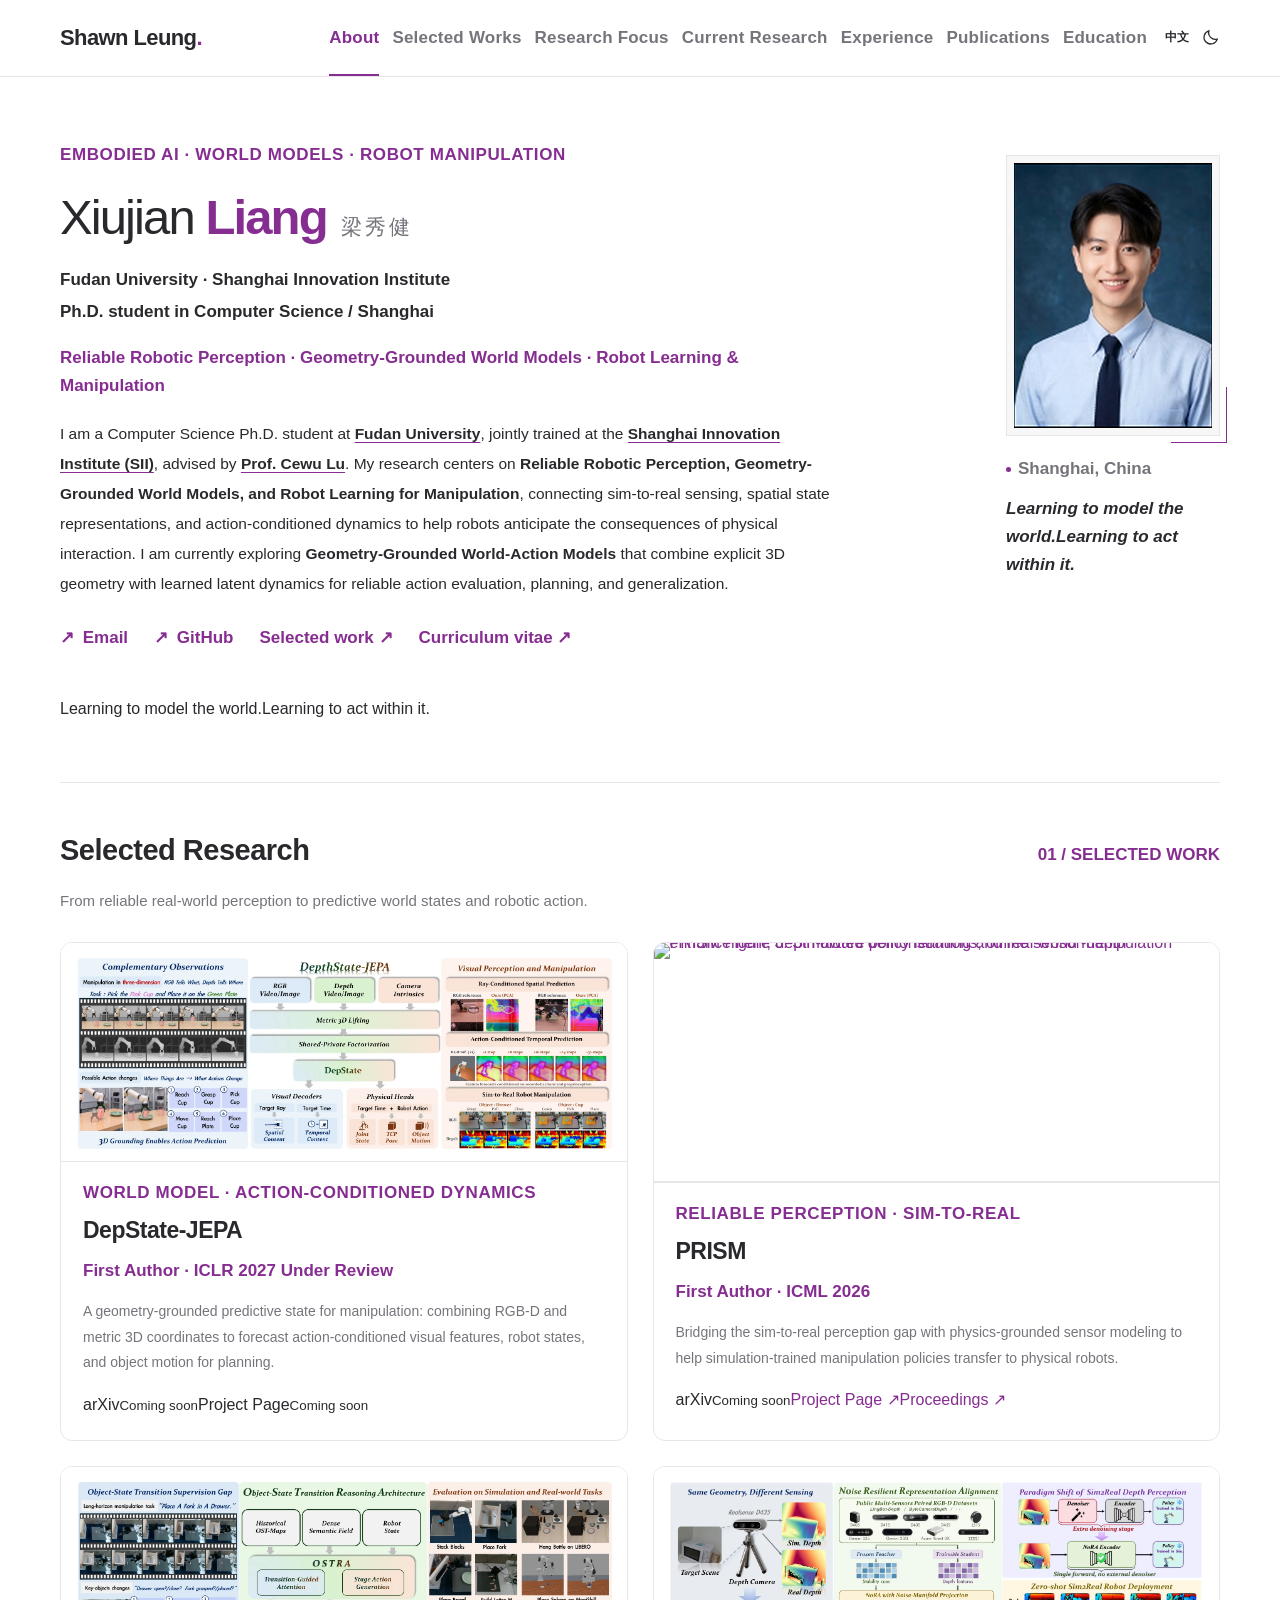
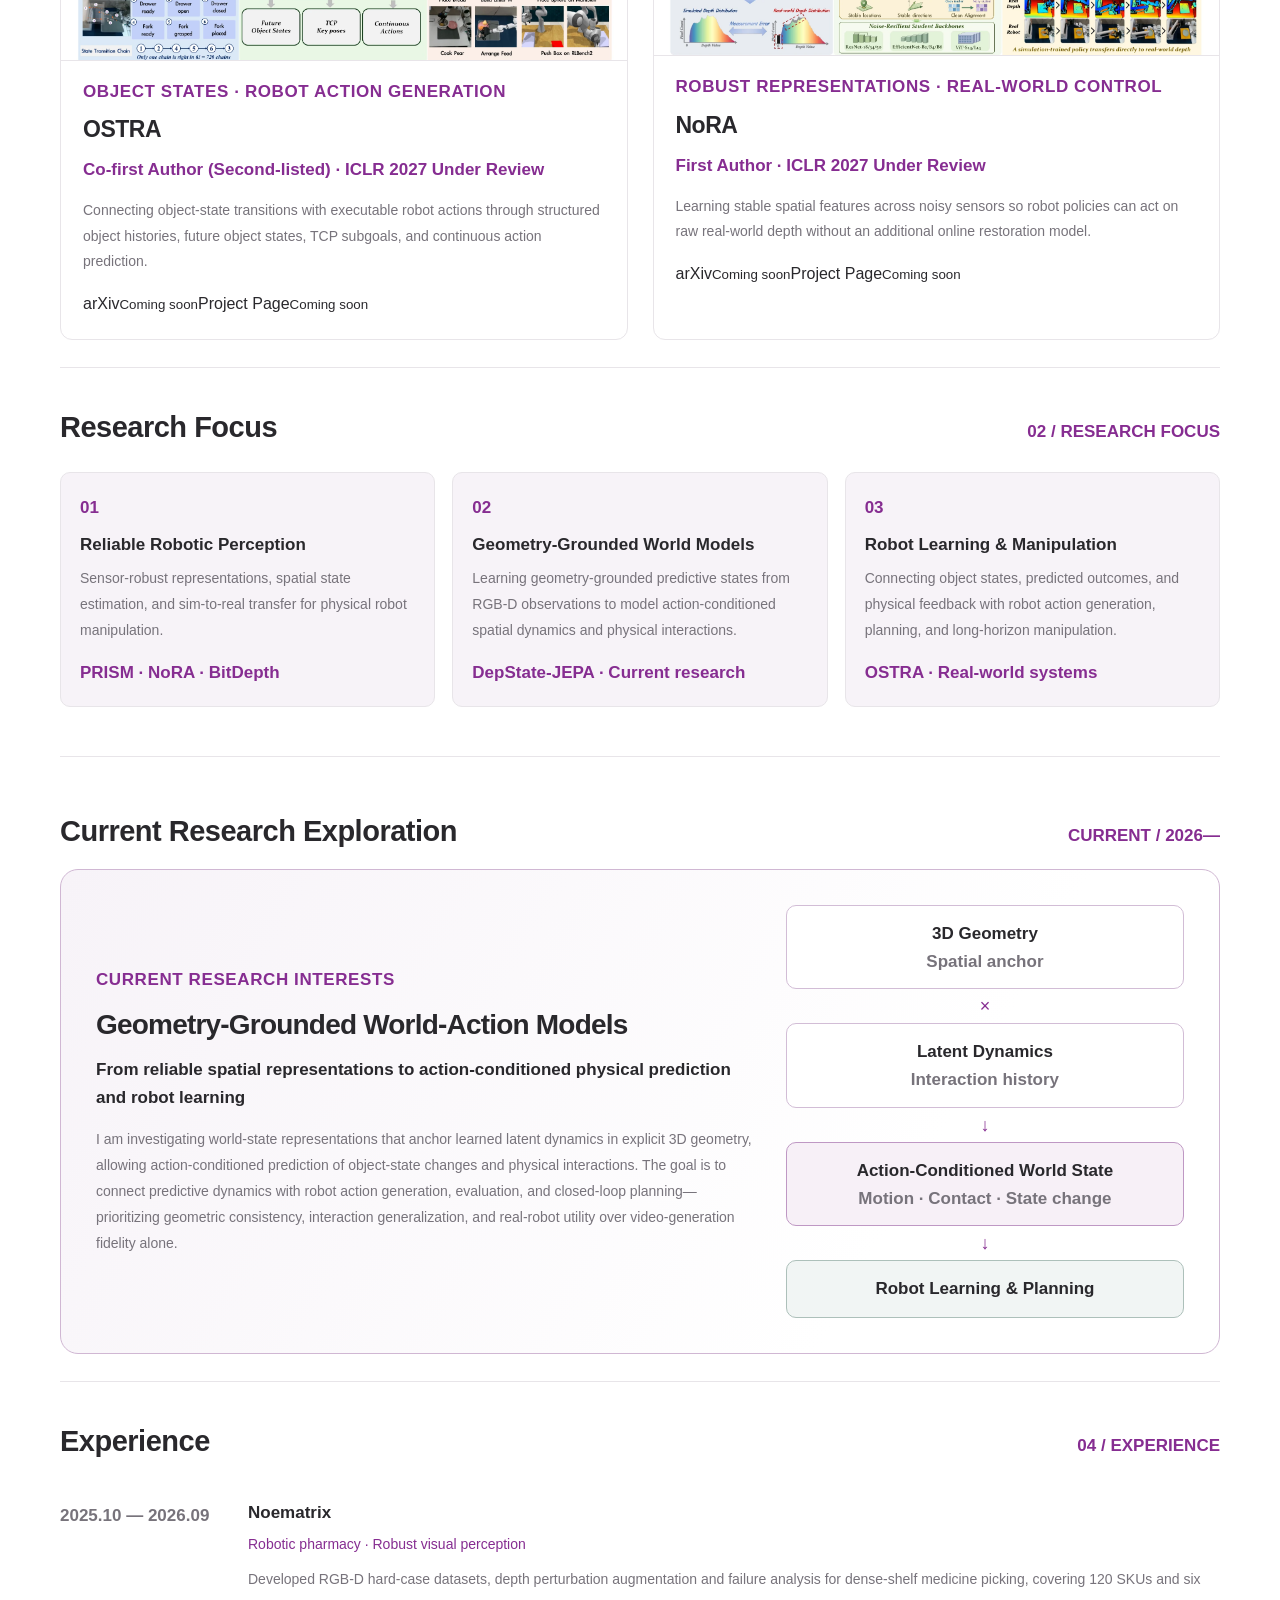
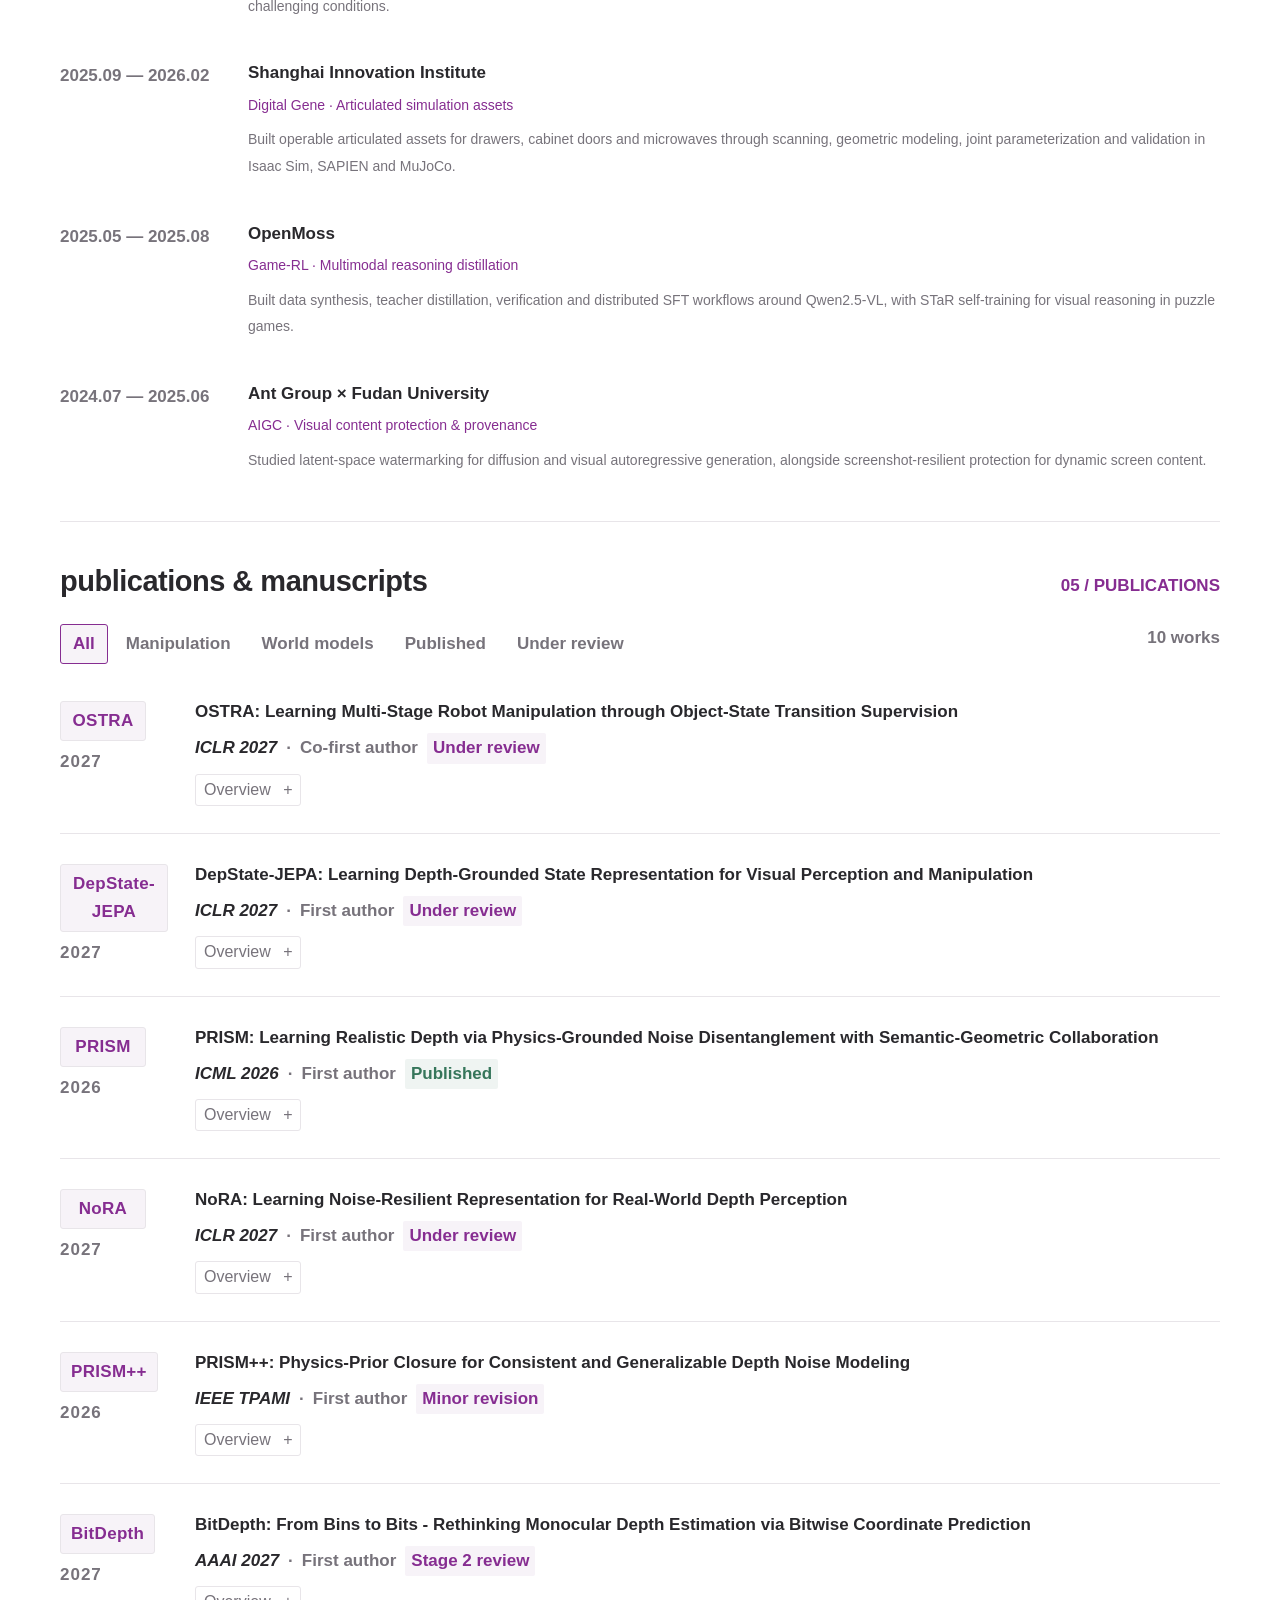
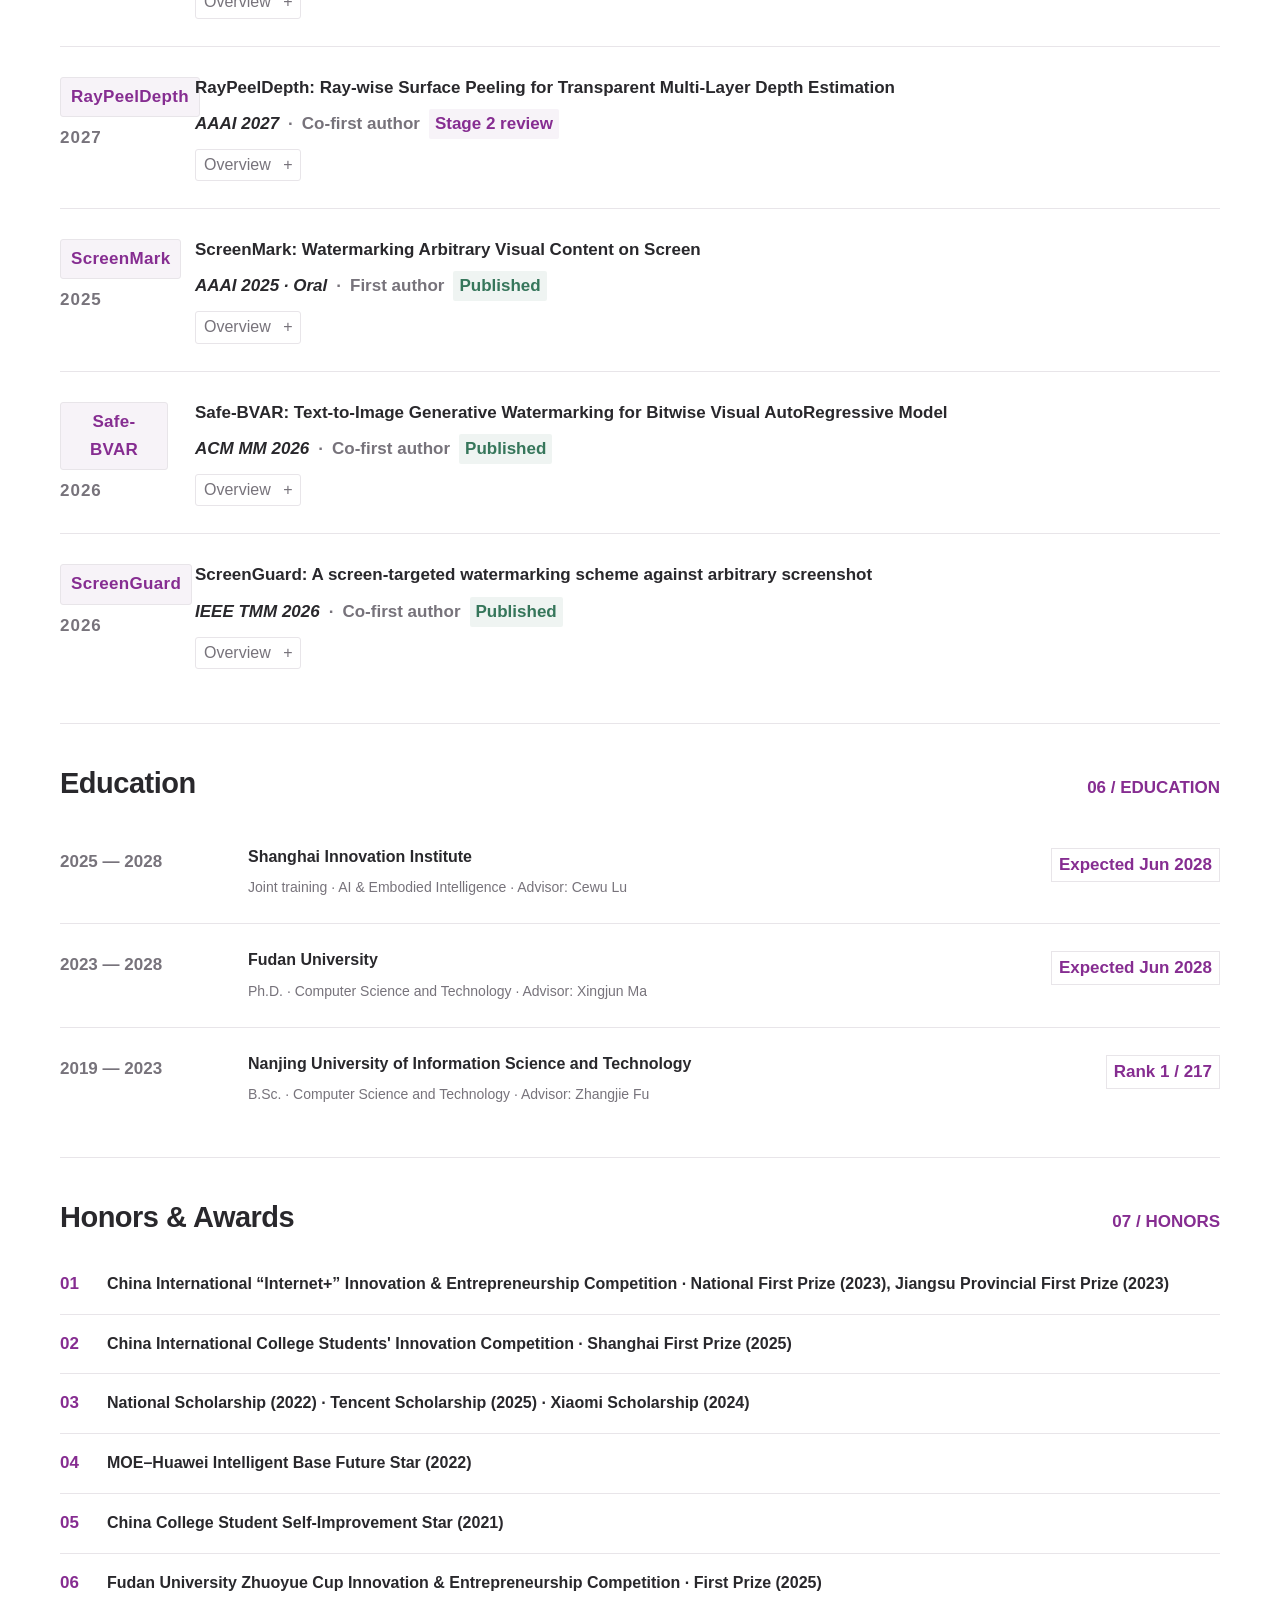
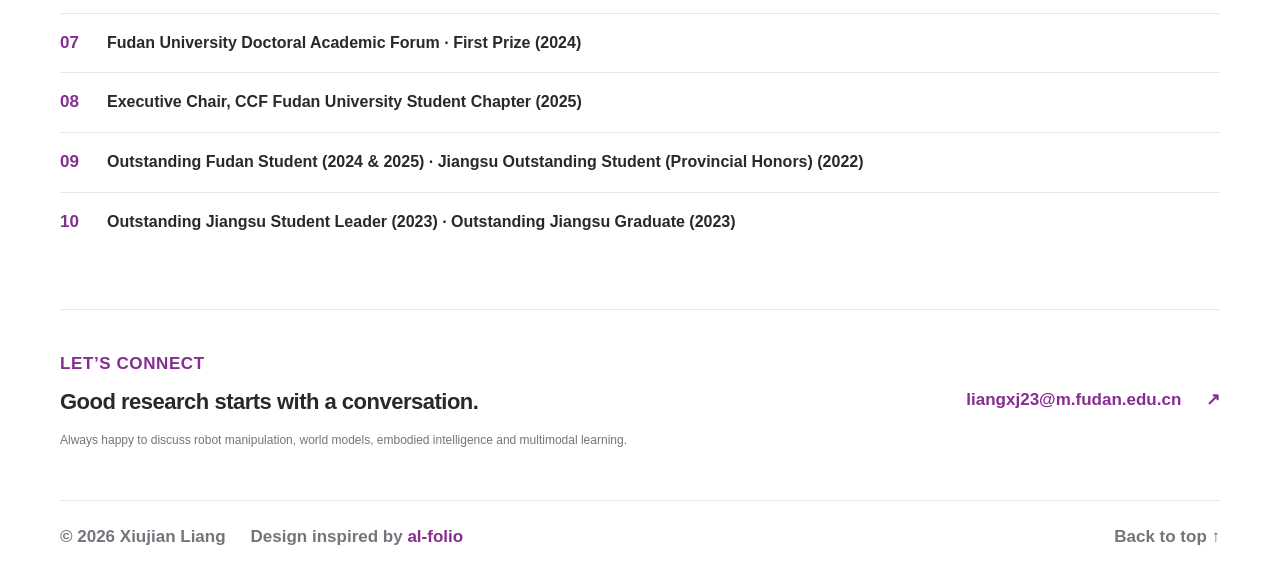
==== commit 417c99c6: "Fix two-line centered research motto and add publication link placeholders" ====
--- a/index.html
+++ b/index.html
@@ -2,16 +2,16 @@
 <html lang="en"><head><meta charset="UTF-8"><meta name="viewport" content="width=device-width, initial-scale=1"><meta name="description" content="梁秀健，复旦大学计算机科学与技术直博生、上海创智学院联合培养。研究可靠机器人感知、几何约束世界模型与机器人学习，聚焦真实操作、动作条件状态预测及 Sim-to-Real。"><meta name="theme-color" content="#ffffff"><title>梁秀健 · Xiujian Liang</title><link rel="icon" href="assets/favicon.svg" type="image/svg+xml"><link rel="stylesheet" href="style.css"><script>try{if(localStorage.getItem('theme')==='dark')document.documentElement.dataset.theme='dark'}catch(e){}</script><script src="content.js" defer></script><script src="app.js" defer></script><link rel="canonical" href="https://shawnleung-sii.github.io/"><meta property="og:type" content="website"><meta property="og:title" content="Xiujian Liang · Robotic Perception, World Models & Manipulation"><meta property="og:description" content="梁秀健 | Reliable Robotic Perception · Geometry-Grounded World Models · Robot Learning.Fudan University · Shanghai Innovation Institute."><meta property="og:url" content="https://shawnleung-sii.github.io/"><meta property="og:image" content="https://shawnleung-sii.github.io/assets/portrait.png"></head>
 <body><a class="skip-link" href="#main" data-zh="跳转到正文" data-en="Skip to content">跳转到正文</a>
 <header class="header"><div class="nav-wrap"><a class="brand" href="#about">Shawn <strong>Leung</strong><span class="brand-dot">.</span></a><nav id="navigation" aria-label="主导航"><a href="#about" class="active" data-zh="关于" data-en="About">关于</a><a href="#featured" data-zh="精选研究" data-en="Selected Works">精选研究</a><a href="#research" data-zh="方向" data-en="Research Focus">方向</a><a href="#current" data-zh="当前探索" data-en="Current Research">当前探索</a><a href="#experience" data-zh="经历" data-en="Experience">经历</a><a href="#publications" data-zh="论文" data-en="Publications">论文</a><a href="#education" data-zh="教育" data-en="Education">教育</a></nav><div class="nav-tools"><button id="language" aria-label="Switch to English">EN</button><button id="theme" class="icon-button" aria-label="切换深色模式"><svg width="19" height="19" viewBox="0 0 24 24" fill="none" stroke="currentColor" stroke-width="1.6"><path d="M20.5 14A8.5 8.5 0 0 1 10 3.5 8.5 8.5 0 1 0 20.5 14Z"/></svg></button><button id="menu" class="icon-button menu-button" aria-label="展开导航" aria-expanded="false"><svg width="20" height="20" viewBox="0 0 24 24" fill="none" stroke="currentColor" stroke-width="1.6"><path d="M4 6h16M4 12h16M4 18h16"/></svg></button></div></div></header>
-<main id="main"><section id="about" class="about"><div class="intro"><p class="eyebrow">EMBODIED AI · WORLD MODELS · ROBOT MANIPULATION</p><h1><span>Xiujian</span> <strong>Liang</strong><span class="chinese-name">梁秀健</span></h1><p class="affiliation" data-zh="复旦大学 · 上海创智学院" data-en="Fudan University · Shanghai Innovation Institute">复旦大学 · 上海创智学院</p><p class="role" data-zh="计算机科学与技术直博生 / 上海" data-en="Ph.D. student in Computer Science / Shanghai">计算机科学与技术直博生 / 上海</p><p class="research-headline" data-zh="可靠机器人感知 · 几何约束世界模型 · 机器人学习与操作" data-en="Reliable Robotic Perception · Geometry-Grounded World Models · Robot Learning & Manipulation">机器人操作 · 世界模型 · 具身学习</p><div class="bio"><p class="bio-paragraph"><span class="bio-language bio-zh">我是 <a href="https://www.fudan.edu.cn/" target="_blank" rel="noopener noreferrer"><strong>复旦大学（Fudan University）</strong></a>计算机科学与技术直博生，在 <a href="https://www.sii.edu.cn/" target="_blank" rel="noopener noreferrer"><strong>上海创智学院（Shanghai Innovation Institute, SII）</strong></a> 联合培养，现由 <a href="https://www.sii.edu.cn/2026/0529/c94a1058/page.htm" target="_blank" rel="noopener noreferrer"><strong>卢策吾教授</strong></a> 指导。我的研究聚焦 <strong>可靠机器人感知、几何约束世界模型与机器人操作学习</strong>，连接真实场景中的 Sim-to-Real 感知、空间状态表征和动作条件动态预测，探索如何让机器人理解物理环境并可靠地预测动作后果。目前，我正在进一步研究显式三维几何与可学习动态潜变量相结合的 <strong>Geometry-Grounded World-Action Models</strong>，面向物理交互预测、机器人决策与操作泛化。</span><span class="bio-language bio-en">I am a Computer Science Ph.D. student at <a href="https://www.fudan.edu.cn/" target="_blank" rel="noopener noreferrer"><strong>Fudan University</strong></a>, jointly trained at the <a href="https://www.sii.edu.cn/" target="_blank" rel="noopener noreferrer"><strong>Shanghai Innovation Institute (SII)</strong></a>, advised by <a href="https://www.sii.edu.cn/2026/0529/c94a1058/page.htm" target="_blank" rel="noopener noreferrer"><strong>Prof. Cewu Lu</strong></a>. My research centers on <strong>Reliable Robotic Perception, Geometry-Grounded World Models, and Robot Learning for Manipulation</strong>, connecting sim-to-real sensing, spatial state representations, and action-conditioned dynamics to help robots anticipate the consequences of physical interaction. I am currently exploring <strong>Geometry-Grounded World-Action Models</strong> that combine explicit 3D geometry with learned latent dynamics for reliable action evaluation, planning, and generalization.</span></p></div><div class="contact-links"><a href="mailto:liangxj23@m.fudan.edu.cn"><span aria-hidden="true">↗</span> Email</a><a href="https://github.com/ShawnLeung-SII" target="_blank" rel="noopener noreferrer"><span aria-hidden="true">↗</span> GitHub</a><a href="#featured" data-zh="精选工作 ↗" data-en="Selected work ↗">精选工作 ↗</a><a href="cv.html" target="_blank" rel="noopener" data-zh="简历 ↗" data-en="Curriculum vitae ↗">简历 ↗</a></div></div><aside class="profile"><div class="portrait-frame"><img src="assets/portrait-original-upscaled.webp" width="560" height="744" alt="梁秀健个人照片" fetchpriority="high"></div><div class="profile-caption"><span class="location-dot"></span>Shanghai, China</div><p>Learning to model the world.<br>Learning to act within it.</p></aside></section><section id="featured" class="featured-section"><div class="section-heading"><h2 data-zh="精选研究" data-en="Selected Research">精选研究</h2><span class="section-index">01 / SELECTED WORK</span></div><p class="section-lead" data-zh="从可靠真实感知，到动作条件世界状态预测与机器人操作。" data-en="From reliable real-world perception to predictive world states and robotic action.">从可靠真实感知，到动作条件世界状态预测与机器人操作。</p><div class="featured-grid">
-<article class="featured-card"><a class="featured-figure-link featured-paper-link" href="assets/depstate-figure1.webp" target="_blank" rel="noopener noreferrer" aria-label="View high-resolution DepState-JEPA paper figure"><img class="featured-visual featured-paper-image" src="assets/depstate-figure1.webp" width="1803" height="695" alt="DepState-JEPA Figure 1: RGB-D spatial state construction, action-conditioned predictions and sim-to-real robotic manipulation" loading="lazy" decoding="async"></a><div class="featured-body"><span class="featured-kicker">WORLD MODEL · ACTION-CONDITIONED DYNAMICS</span><h3>DepState-JEPA</h3><span class="featured-status" data-zh="第一作者 · ICLR 2027 在审" data-en="First Author · ICLR 2027 Under Review">第一作者 · ICLR 2027 在审</span><p data-zh="面向机器人操作的几何约束预测状态：融合 RGB-D 与公制三维坐标，学习共享世界状态，预测动作引起的视觉特征、机器人状态和物体运动，并用于规划。" data-en="A geometry-grounded predictive state for manipulation: combining RGB-D and metric 3D coordinates to forecast action-conditioned visual features, robot states, and object motion for planning.">面向机器人操作的几何约束预测状态：融合 RGB-D 与公制三维坐标，学习共享世界状态，预测动作引起的视觉特征、机器人状态和物体运动，并用于规划。</p></div></article>
-<article class="featured-card"><a class="featured-figure-link" href="https://shawnleung-sii.github.io/prism-icml2026/" target="_blank" rel="noopener noreferrer" aria-label="Open PRISM project page"><img class="featured-visual featured-prism-image" src="https://raw.githubusercontent.com/ShawnLeung-SII/prism-icml2026/codex/website/images/Application.webp" loading="lazy" width="2048" height="865" alt="PRISM Figure 3: Simulated demonstrations, offline sensor-depth enhancement, depth-aware policy learning and real-world manipulation"></a><div class="featured-body"><span class="featured-kicker">RELIABLE PERCEPTION · SIM-TO-REAL</span><h3>PRISM</h3><span class="featured-status" data-zh="第一作者 · ICML 2026 已发表" data-en="First Author · ICML 2026">第一作者 · ICML 2026 已发表</span><p data-zh="弥合仿真与真实机器人的感知差异：基于物理机制生成真实传感器噪声，让在仿真中训练的操作策略更稳健地迁移至真实环境。" data-en="Bridging the sim-to-real perception gap with physics-grounded sensor modeling to help simulation-trained manipulation policies transfer to physical robots.">弥合仿真与真实机器人的感知差异：基于物理机制生成真实传感器噪声，让在仿真中训练的操作策略更稳健地迁移至真实环境。</p><div class="featured-actions"><a class="project-link" href="https://shawnleung-sii.github.io/prism-icml2026/" target="_blank" rel="noopener noreferrer" data-zh="项目主页 ↗" data-en="Project Page ↗">项目主页 ↗</a><a href="https://openreview.net/forum?id=AnofTirXgv" target="_blank" rel="noopener noreferrer" data-zh="会议论文集 ↗" data-en="Proceedings ↗">会议论文集 ↗</a></div></div></article>
-<article class="featured-card"><a class="featured-figure-link featured-paper-link" href="assets/ostra-figure1.webp" target="_blank" rel="noopener noreferrer" aria-label="View high-resolution OSTRA paper figure"><img class="featured-visual featured-paper-image" src="assets/ostra-figure1.webp" width="1803" height="613" alt="OSTRA Figure 1: object-state transitions, staged action generation and real-world robot manipulation" loading="lazy" decoding="async"></a><div class="featured-body"><span class="featured-kicker">OBJECT STATES · ROBOT ACTION GENERATION</span><h3>OSTRA</h3><span class="featured-status" data-zh="共同第一作者（排序第二） · ICLR 2027 在审" data-en="Co-first Author (Second-listed) · ICLR 2027 Under Review">共同第一作者（排序第二） · ICLR 2027 在审</span><p data-zh="将物体的历史与未来状态转移显式连接到机器人动作：通过对象状态图、TCP 子目标与连续动作的分阶段预测支持长时程操作。" data-en="Connecting object-state transitions with executable robot actions through structured object histories, future object states, TCP subgoals, and continuous action prediction.">将物体的历史与未来状态转移显式连接到机器人动作：通过对象状态图、TCP 子目标与连续动作的分阶段预测支持长时程操作。</p></div></article>
-<article class="featured-card"><a class="featured-figure-link featured-paper-link" href="assets/nora-figure1.webp" target="_blank" rel="noopener noreferrer" aria-label="View high-resolution NoRA paper figure"><img class="featured-visual featured-paper-image" src="assets/nora-figure1.webp" width="1803" height="599" alt="NoRA Figure 1: sensor-robust representation alignment and sim-to-real robot deployment" loading="lazy" decoding="async"></a><div class="featured-body"><span class="featured-kicker">ROBUST REPRESENTATIONS · REAL-WORLD CONTROL</span><h3>NoRA</h3><span class="featured-status" data-zh="第一作者 · ICLR 2027 在审" data-en="First Author · ICLR 2027 Under Review">第一作者 · ICLR 2027 在审</span><p data-zh="通过可靠空间区域选择和稳定特征子空间学习，让机器人策略直接处理真实深度传感器观测，无需部署额外在线深度修复模型。" data-en="Learning stable spatial features across noisy sensors so robot policies can act on raw real-world depth without an additional online restoration model.">通过可靠空间区域选择和稳定特征子空间学习，让机器人策略直接处理真实深度传感器观测，无需部署额外在线深度修复模型。</p></div></article></div></section><section id="research"><div class="section-heading"><h2 data-zh="研究方向" data-en="Research Focus">研究方向</h2><span class="section-index">02 / RESEARCH FOCUS</span></div><div class="focus-grid"><article><span class="focus-number">01</span><h3>Reliable Robotic Perception</h3><p data-zh="面向真实机器人操作的传感器鲁棒表征、空间状态感知与 Sim-to-Real 迁移。" data-en="Sensor-robust representations, spatial state estimation, and sim-to-real transfer for physical robot manipulation.">面向真实机器人操作的传感器鲁棒表征、空间状态感知与 Sim-to-Real 迁移。</p><span>PRISM · NoRA · BitDepth</span></article><article><span class="focus-number">02</span><h3>Geometry-Grounded World Models</h3><p data-zh="从 RGB-D 观测构建几何锚定的预测状态，研究动作条件的空间动态与物理交互。" data-en="Learning geometry-grounded predictive states from RGB-D observations to model action-conditioned spatial dynamics and physical interactions.">从 RGB-D 观测构建几何锚定的预测状态，研究动作条件的空间动态与物理交互。</p><span>DepState-JEPA · Current research</span></article><article><span class="focus-number">03</span><h3>Robot Learning & Manipulation</h3><p data-zh="利用物体状态、未来结果与真实交互反馈，支持机器人动作生成、规划与复杂操作。" data-en="Connecting object states, predicted outcomes, and physical feedback with robot action generation, planning, and long-horizon manipulation.">利用物体状态、未来结果与真实交互反馈，支持机器人动作生成、规划与复杂操作。</p><span>OSTRA · Real-world systems</span></article></div></section><section id="current" class="current-section"><div class="section-heading"><h2 data-zh="当前研究探索" data-en="Current Research Exploration">当前研究探索</h2><span class="section-index">CURRENT / 2026—</span></div><div class="current-panel"><div class="current-content"><p class="current-eyebrow" data-zh="正在开展的研究方向 · 非已完成成果" data-en="ONGOING RESEARCH DIRECTION · NOT A COMPLETED RESULT">正在开展的研究方向 · 非已完成成果</p><h3>Geometry-Grounded World-Action Models</h3><p class="current-subtitle" data-zh="从可靠的空间表征走向动作条件的物理世界预测与机器人学习" data-en="From reliable spatial representations to action-conditioned physical prediction and robot learning">从可靠的空间表征走向动作条件的物理世界预测与机器人学习</p><p data-zh="探索将显式三维几何作为世界状态的空间锚点，以可学习的潜在动力学捕获历史交互与隐含物理信息；研究动作条件的物体状态变化预测，以及世界模型如何支持机器人动作生成、评估与闭环规划。重点关注几何一致性、交互泛化和真实机器人效益，而非单纯提升未来视频生成质量。" data-en="I am investigating world-state representations that anchor learned latent dynamics in explicit 3D geometry, allowing action-conditioned prediction of object-state changes and physical interactions. The goal is to connect predictive dynamics with robot action generation, evaluation, and closed-loop planning—prioritizing geometric consistency, interaction generalization, and real-robot utility over video-generation fidelity alone.">探索将显式三维几何作为世界状态的空间锚点，以可学习的潜在动力学捕获历史交互与隐含物理信息；研究动作条件的物体状态变化预测，以及世界模型如何支持机器人动作生成、评估与闭环规划。重点关注几何一致性、交互泛化和真实机器人效益，而非单纯提升未来视频生成质量。</p></div><div class="current-logic" aria-label="Geometry, dynamics, action, and robot learning"><div class="current-node"><strong>3D Geometry</strong><small data-zh="空间锚点" data-en="Spatial anchor">空间锚点</small></div><div class="current-operator">×</div><div class="current-node"><strong>Latent Dynamics</strong><small data-zh="交互历史" data-en="Interaction history">交互历史</small></div><div class="current-flow">↓</div><div class="current-node current-node-wide"><strong>Action-Conditioned World State</strong><small data-zh="物体运动 · 接触 · 状态变化" data-en="Motion · Contact · State change">物体运动 · 接触 · 状态变化</small></div><div class="current-flow">↓</div><div class="current-node current-node-final"><strong>Robot Learning & Planning</strong></div></div></div></section><section id="experience"><div class="section-heading"><h2 data-zh="实习与项目经历" data-en="Experience">实习与项目经历</h2><span class="section-index">04 / EXPERIENCE</span></div><div class="timeline">
+<main id="main"><section id="about" class="about"><div class="intro"><p class="eyebrow">EMBODIED AI · WORLD MODELS · ROBOT MANIPULATION</p><h1><span>Xiujian</span> <strong>Liang</strong><span class="chinese-name">梁秀健</span></h1><p class="affiliation" data-zh="复旦大学 · 上海创智学院" data-en="Fudan University · Shanghai Innovation Institute">复旦大学 · 上海创智学院</p><p class="role" data-zh="计算机科学与技术直博生 / 上海" data-en="Ph.D. student in Computer Science / Shanghai">计算机科学与技术直博生 / 上海</p><p class="research-headline" data-zh="可靠机器人感知 · 几何约束世界模型 · 机器人学习与操作" data-en="Reliable Robotic Perception · Geometry-Grounded World Models · Robot Learning & Manipulation">机器人操作 · 世界模型 · 具身学习</p><div class="bio"><p class="bio-paragraph"><span class="bio-language bio-zh">我是 <a href="https://www.fudan.edu.cn/" target="_blank" rel="noopener noreferrer"><strong>复旦大学（Fudan University）</strong></a>计算机科学与技术直博生，在 <a href="https://www.sii.edu.cn/" target="_blank" rel="noopener noreferrer"><strong>上海创智学院（Shanghai Innovation Institute, SII）</strong></a> 联合培养，现由 <a href="https://www.sii.edu.cn/2026/0529/c94a1058/page.htm" target="_blank" rel="noopener noreferrer"><strong>卢策吾教授</strong></a> 指导。我的研究聚焦 <strong>可靠机器人感知、几何约束世界模型与机器人操作学习</strong>，连接真实场景中的 Sim-to-Real 感知、空间状态表征和动作条件动态预测，探索如何让机器人理解物理环境并可靠地预测动作后果。目前，我正在进一步研究显式三维几何与可学习动态潜变量相结合的 <strong>Geometry-Grounded World-Action Models</strong>，面向物理交互预测、机器人决策与操作泛化。</span><span class="bio-language bio-en">I am a Computer Science Ph.D. student at <a href="https://www.fudan.edu.cn/" target="_blank" rel="noopener noreferrer"><strong>Fudan University</strong></a>, jointly trained at the <a href="https://www.sii.edu.cn/" target="_blank" rel="noopener noreferrer"><strong>Shanghai Innovation Institute (SII)</strong></a>, advised by <a href="https://www.sii.edu.cn/2026/0529/c94a1058/page.htm" target="_blank" rel="noopener noreferrer"><strong>Prof. Cewu Lu</strong></a>. My research centers on <strong>Reliable Robotic Perception, Geometry-Grounded World Models, and Robot Learning for Manipulation</strong>, connecting sim-to-real sensing, spatial state representations, and action-conditioned dynamics to help robots anticipate the consequences of physical interaction. I am currently exploring <strong>Geometry-Grounded World-Action Models</strong> that combine explicit 3D geometry with learned latent dynamics for reliable action evaluation, planning, and generalization.</span></p></div><div class="contact-links"><a href="mailto:liangxj23@m.fudan.edu.cn"><span aria-hidden="true">↗</span> Email</a><a href="https://github.com/ShawnLeung-SII" target="_blank" rel="noopener noreferrer"><span aria-hidden="true">↗</span> GitHub</a><a href="#featured" data-zh="精选工作 ↗" data-en="Selected work ↗">精选工作 ↗</a><a href="cv.html" target="_blank" rel="noopener" data-zh="简历 ↗" data-en="Curriculum vitae ↗">简历 ↗</a></div></div><aside class="profile"><div class="portrait-frame"><img src="assets/portrait-original-upscaled.webp" width="560" height="744" alt="梁秀健个人照片" fetchpriority="high"></div><div class="profile-caption"><span class="location-dot"></span>Shanghai, China</div><p class="profile-motto"><span>Learning to model the world.</span><span>Learning to act within it.</span></p></aside><div class="profile-motto-mobile" aria-hidden="true"><span>Learning to model the world.</span><span>Learning to act within it.</span></div></section><section id="featured" class="featured-section"><div class="section-heading"><h2 data-zh="精选研究" data-en="Selected Research">精选研究</h2><span class="section-index">01 / SELECTED WORK</span></div><p class="section-lead" data-zh="从可靠真实感知，到动作条件世界状态预测与机器人操作。" data-en="From reliable real-world perception to predictive world states and robotic action.">从可靠真实感知，到动作条件世界状态预测与机器人操作。</p><div class="featured-grid">
+<article class="featured-card"><a class="featured-figure-link featured-paper-link" href="assets/depstate-figure1.webp" target="_blank" rel="noopener noreferrer" aria-label="View high-resolution DepState-JEPA paper figure"><img class="featured-visual featured-paper-image" src="assets/depstate-figure1.webp" width="1803" height="695" alt="DepState-JEPA Figure 1: RGB-D spatial state construction, action-conditioned predictions and sim-to-real robotic manipulation" loading="lazy" decoding="async"></a><div class="featured-body"><span class="featured-kicker">WORLD MODEL · ACTION-CONDITIONED DYNAMICS</span><h3>DepState-JEPA</h3><span class="featured-status" data-zh="第一作者 · ICLR 2027 在审" data-en="First Author · ICLR 2027 Under Review">第一作者 · ICLR 2027 在审</span><p data-zh="面向机器人操作的几何约束预测状态：融合 RGB-D 与公制三维坐标，学习共享世界状态，预测动作引起的视觉特征、机器人状态和物体运动，并用于规划。" data-en="A geometry-grounded predictive state for manipulation: combining RGB-D and metric 3D coordinates to forecast action-conditioned visual features, robot states, and object motion for planning.">面向机器人操作的几何约束预测状态：融合 RGB-D 与公制三维坐标，学习共享世界状态，预测动作引起的视觉特征、机器人状态和物体运动，并用于规划。</p><div class="featured-resource-links" aria-label="Research links"><span class="resource-link-placeholder" title="arXiv link will be added when available" aria-label="arXiv, coming soon">arXiv<small>Coming soon</small></span><span class="resource-link-placeholder" title="Project Page link will be added when available" aria-label="Project Page, coming soon">Project Page<small>Coming soon</small></span></div></div></article>
+<article class="featured-card"><a class="featured-figure-link" href="https://shawnleung-sii.github.io/prism-icml2026/" target="_blank" rel="noopener noreferrer" aria-label="Open PRISM project page"><img class="featured-visual featured-prism-image" src="https://raw.githubusercontent.com/ShawnLeung-SII/prism-icml2026/codex/website/images/Application.webp" loading="lazy" width="2048" height="865" alt="PRISM Figure 3: Simulated demonstrations, offline sensor-depth enhancement, depth-aware policy learning and real-world manipulation"></a><div class="featured-body"><span class="featured-kicker">RELIABLE PERCEPTION · SIM-TO-REAL</span><h3>PRISM</h3><span class="featured-status" data-zh="第一作者 · ICML 2026 已发表" data-en="First Author · ICML 2026">第一作者 · ICML 2026 已发表</span><p data-zh="弥合仿真与真实机器人的感知差异：基于物理机制生成真实传感器噪声，让在仿真中训练的操作策略更稳健地迁移至真实环境。" data-en="Bridging the sim-to-real perception gap with physics-grounded sensor modeling to help simulation-trained manipulation policies transfer to physical robots.">弥合仿真与真实机器人的感知差异：基于物理机制生成真实传感器噪声，让在仿真中训练的操作策略更稳健地迁移至真实环境。</p><div class="featured-resource-links" aria-label="Research links"><span class="resource-link-placeholder" title="arXiv link will be added when available" aria-label="arXiv, coming soon">arXiv<small>Coming soon</small></span><a class="resource-link-live" href="https://shawnleung-sii.github.io/prism-icml2026/" target="_blank" rel="noopener noreferrer">Project Page <span aria-hidden="true">↗</span></a><a class="resource-link-live" href="https://openreview.net/forum?id=AnofTirXgv" target="_blank" rel="noopener noreferrer">Proceedings <span aria-hidden="true">↗</span></a></div></div></article>
+<article class="featured-card"><a class="featured-figure-link featured-paper-link" href="assets/ostra-figure1.webp" target="_blank" rel="noopener noreferrer" aria-label="View high-resolution OSTRA paper figure"><img class="featured-visual featured-paper-image" src="assets/ostra-figure1.webp" width="1803" height="613" alt="OSTRA Figure 1: object-state transitions, staged action generation and real-world robot manipulation" loading="lazy" decoding="async"></a><div class="featured-body"><span class="featured-kicker">OBJECT STATES · ROBOT ACTION GENERATION</span><h3>OSTRA</h3><span class="featured-status" data-zh="共同第一作者（排序第二） · ICLR 2027 在审" data-en="Co-first Author (Second-listed) · ICLR 2027 Under Review">共同第一作者（排序第二） · ICLR 2027 在审</span><p data-zh="将物体的历史与未来状态转移显式连接到机器人动作：通过对象状态图、TCP 子目标与连续动作的分阶段预测支持长时程操作。" data-en="Connecting object-state transitions with executable robot actions through structured object histories, future object states, TCP subgoals, and continuous action prediction.">将物体的历史与未来状态转移显式连接到机器人动作：通过对象状态图、TCP 子目标与连续动作的分阶段预测支持长时程操作。</p><div class="featured-resource-links" aria-label="Research links"><span class="resource-link-placeholder" title="arXiv link will be added when available" aria-label="arXiv, coming soon">arXiv<small>Coming soon</small></span><span class="resource-link-placeholder" title="Project Page link will be added when available" aria-label="Project Page, coming soon">Project Page<small>Coming soon</small></span></div></div></article>
+<article class="featured-card"><a class="featured-figure-link featured-paper-link" href="assets/nora-figure1.webp" target="_blank" rel="noopener noreferrer" aria-label="View high-resolution NoRA paper figure"><img class="featured-visual featured-paper-image" src="assets/nora-figure1.webp" width="1803" height="599" alt="NoRA Figure 1: sensor-robust representation alignment and sim-to-real robot deployment" loading="lazy" decoding="async"></a><div class="featured-body"><span class="featured-kicker">ROBUST REPRESENTATIONS · REAL-WORLD CONTROL</span><h3>NoRA</h3><span class="featured-status" data-zh="第一作者 · ICLR 2027 在审" data-en="First Author · ICLR 2027 Under Review">第一作者 · ICLR 2027 在审</span><p data-zh="通过可靠空间区域选择和稳定特征子空间学习，让机器人策略直接处理真实深度传感器观测，无需部署额外在线深度修复模型。" data-en="Learning stable spatial features across noisy sensors so robot policies can act on raw real-world depth without an additional online restoration model.">通过可靠空间区域选择和稳定特征子空间学习，让机器人策略直接处理真实深度传感器观测，无需部署额外在线深度修复模型。</p><div class="featured-resource-links" aria-label="Research links"><span class="resource-link-placeholder" title="arXiv link will be added when available" aria-label="arXiv, coming soon">arXiv<small>Coming soon</small></span><span class="resource-link-placeholder" title="Project Page link will be added when available" aria-label="Project Page, coming soon">Project Page<small>Coming soon</small></span></div></div></article></div></section><section id="research"><div class="section-heading"><h2 data-zh="研究方向" data-en="Research Focus">研究方向</h2><span class="section-index">02 / RESEARCH FOCUS</span></div><div class="focus-grid"><article><span class="focus-number">01</span><h3>Reliable Robotic Perception</h3><p data-zh="面向真实机器人操作的传感器鲁棒表征、空间状态感知与 Sim-to-Real 迁移。" data-en="Sensor-robust representations, spatial state estimation, and sim-to-real transfer for physical robot manipulation.">面向真实机器人操作的传感器鲁棒表征、空间状态感知与 Sim-to-Real 迁移。</p><span>PRISM · NoRA · BitDepth</span></article><article><span class="focus-number">02</span><h3>Geometry-Grounded World Models</h3><p data-zh="从 RGB-D 观测构建几何锚定的预测状态，研究动作条件的空间动态与物理交互。" data-en="Learning geometry-grounded predictive states from RGB-D observations to model action-conditioned spatial dynamics and physical interactions.">从 RGB-D 观测构建几何锚定的预测状态，研究动作条件的空间动态与物理交互。</p><span>DepState-JEPA · Current research</span></article><article><span class="focus-number">03</span><h3>Robot Learning & Manipulation</h3><p data-zh="利用物体状态、未来结果与真实交互反馈，支持机器人动作生成、规划与复杂操作。" data-en="Connecting object states, predicted outcomes, and physical feedback with robot action generation, planning, and long-horizon manipulation.">利用物体状态、未来结果与真实交互反馈，支持机器人动作生成、规划与复杂操作。</p><span>OSTRA · Real-world systems</span></article></div></section><section id="current" class="current-section"><div class="section-heading"><h2 data-zh="当前研究探索" data-en="Current Research Exploration">当前研究探索</h2><span class="section-index">CURRENT / 2026—</span></div><div class="current-panel"><div class="current-content"><p class="current-eyebrow" data-zh="当前研究方向" data-en="CURRENT RESEARCH INTERESTS">当前研究方向</p><h3>Geometry-Grounded World-Action Models</h3><p class="current-subtitle" data-zh="从可靠的空间表征走向动作条件的物理世界预测与机器人学习" data-en="From reliable spatial representations to action-conditioned physical prediction and robot learning">从可靠的空间表征走向动作条件的物理世界预测与机器人学习</p><p data-zh="探索将显式三维几何作为世界状态的空间锚点，以可学习的潜在动力学捕获历史交互与隐含物理信息；研究动作条件的物体状态变化预测，以及世界模型如何支持机器人动作生成、评估与闭环规划。重点关注几何一致性、交互泛化和真实机器人效益，而非单纯提升未来视频生成质量。" data-en="I am investigating world-state representations that anchor learned latent dynamics in explicit 3D geometry, allowing action-conditioned prediction of object-state changes and physical interactions. The goal is to connect predictive dynamics with robot action generation, evaluation, and closed-loop planning—prioritizing geometric consistency, interaction generalization, and real-robot utility over video-generation fidelity alone.">探索将显式三维几何作为世界状态的空间锚点，以可学习的潜在动力学捕获历史交互与隐含物理信息；研究动作条件的物体状态变化预测，以及世界模型如何支持机器人动作生成、评估与闭环规划。重点关注几何一致性、交互泛化和真实机器人效益，而非单纯提升未来视频生成质量。</p></div><div class="current-logic" aria-label="Geometry, dynamics, action, and robot learning"><div class="current-node"><strong>3D Geometry</strong><small data-zh="空间锚点" data-en="Spatial anchor">空间锚点</small></div><div class="current-operator">×</div><div class="current-node"><strong>Latent Dynamics</strong><small data-zh="交互历史" data-en="Interaction history">交互历史</small></div><div class="current-flow">↓</div><div class="current-node current-node-wide"><strong>Action-Conditioned World State</strong><small data-zh="物体运动 · 接触 · 状态变化" data-en="Motion · Contact · State change">物体运动 · 接触 · 状态变化</small></div><div class="current-flow">↓</div><div class="current-node current-node-final"><strong>Robot Learning & Planning</strong></div></div></div></section><section id="experience"><div class="section-heading"><h2 data-zh="实习与项目经历" data-en="Experience">实习与项目经历</h2><span class="section-index">04 / EXPERIENCE</span></div><div class="timeline">
 <article><p class="date">2025.10 — 2026.09</p><div><h3 data-zh="穹彻智能 Noematrix" data-en="Noematrix">穹彻智能 Noematrix</h3><h4 data-zh="智能药房机器人 · 视觉感知稳定性优化" data-en="Robotic pharmacy · Robust visual perception">智能药房机器人 · 视觉感知稳定性优化</h4><p data-zh="面向密集货架的多 SKU 药品拣选，构建 RGB-D 困难样本、深度扰动增强及异常归因流程。评测覆盖 120 种药品 SKU 与 6 类困难工况。" data-en="Developed RGB-D hard-case datasets, depth perturbation augmentation and failure analysis for dense-shelf medicine picking, covering 120 SKUs and six challenging conditions.">面向密集货架的多 SKU 药品拣选，构建 RGB-D 困难样本、深度扰动增强及异常归因流程。评测覆盖 120 种药品 SKU 与 6 类困难工况。</p></div></article>
 <article><p class="date">2025.09 — 2026.02</p><div><h3 data-zh="上海创智学院 SII" data-en="Shanghai Innovation Institute">上海创智学院 SII</h3><h4 data-zh="数字基因 · 可操作铰接物体仿真资产" data-en="Digital Gene · Articulated simulation assets">数字基因 · 可操作铰接物体仿真资产</h4><p data-zh="从实物扫描、几何建模与关节参数化到仿真验证，构建抽屉、柜门、微波炉等可操作资产，适配 Isaac Sim、SAPIEN 与 MuJoCo。" data-en="Built operable articulated assets for drawers, cabinet doors and microwaves through scanning, geometric modeling, joint parameterization and validation in Isaac Sim, SAPIEN and MuJoCo.">从实物扫描、几何建模与关节参数化到仿真验证，构建抽屉、柜门、微波炉等可操作资产，适配 Isaac Sim、SAPIEN 与 MuJoCo。</p></div></article>
 <article><p class="date">2025.05 — 2025.08</p><div><h3 data-zh="模思智能 OpenMoss" data-en="OpenMoss">模思智能 OpenMoss</h3><h4 data-zh="Game-RL · 多模态推理蒸馏与对齐" data-en="Game-RL · Multimodal reasoning distillation">Game-RL · 多模态推理蒸馏与对齐</h4><p data-zh="围绕 Qwen2.5-VL 构建数据合成、教师蒸馏、验证筛选与分布式 SFT 流程，利用 STaR 自训练迭代增强谜题游戏视觉推理。" data-en="Built data synthesis, teacher distillation, verification and distributed SFT workflows around Qwen2.5-VL, with STaR self-training for visual reasoning in puzzle games.">围绕 Qwen2.5-VL 构建数据合成、教师蒸馏、验证筛选与分布式 SFT 流程，利用 STaR 自训练迭代增强谜题游戏视觉推理。</p></div></article>
 <article><p class="date">2024.07 — 2025.06</p><div><h3 data-zh="蚂蚁集团 × 复旦大学" data-en="Ant Group × Fudan University">蚂蚁集团 × 复旦大学</h3><h4 data-zh="AIGC · 视觉内容保护与溯源" data-en="AIGC · Visual content protection & provenance">AIGC · 视觉内容保护与溯源</h4><p data-zh="研究扩散与视觉自回归生成中的隐空间水印，以及动态屏幕内容的跨媒介抗截屏保护。" data-en="Studied latent-space watermarking for diffusion and visual autoregressive generation, alongside screenshot-resilient protection for dynamic screen content.">研究扩散与视觉自回归生成中的隐空间水印，以及动态屏幕内容的跨媒介抗截屏保护。</p></div></article></div></section>
-<section id="publications"><div class="section-heading"><h2 data-zh="论文与研究成果" data-en="publications & manuscripts">论文与研究成果</h2><span class="section-index">05 / PUBLICATIONS</span></div><div class="publication-toolbar"><div class="filters" aria-label="论文筛选"><button class="selected" data-view="all" aria-pressed="true" data-zh="全部" data-en="All">全部</button><button data-view="robotics" aria-pressed="false" data-zh="机器人操作" data-en="Manipulation">机器人操作</button><button data-view="world" aria-pressed="false" data-zh="世界模型" data-en="World models">世界模型</button><button data-view="published" aria-pressed="false" data-zh="已发表" data-en="Published">已发表</button><button data-view="review" aria-pressed="false" data-zh="投稿与修订" data-en="Under review">投稿与修订</button></div><span id="paper-count" aria-live="polite"></span></div><div id="paper-list"></div><p class="source-note" data-zh="论文状态依据所提供简历整理；投稿与修订中的工作不表示已被接收。" data-en="Publication statuses follow the supplied CV. Submitted and revision-stage manuscripts are not listed as accepted.">论文状态依据所提供简历整理；投稿与修订中的工作不表示已被接收。</p></section>
+<section id="publications"><div class="section-heading"><h2 data-zh="论文与研究成果" data-en="publications & manuscripts">论文与研究成果</h2><span class="section-index">05 / PUBLICATIONS</span></div><div class="publication-toolbar"><div class="filters" aria-label="论文筛选"><button class="selected" data-view="all" aria-pressed="true" data-zh="全部" data-en="All">全部</button><button data-view="robotics" aria-pressed="false" data-zh="机器人操作" data-en="Manipulation">机器人操作</button><button data-view="world" aria-pressed="false" data-zh="世界模型" data-en="World models">世界模型</button><button data-view="published" aria-pressed="false" data-zh="已发表" data-en="Published">已发表</button><button data-view="review" aria-pressed="false" data-zh="投稿与修订" data-en="Under review">投稿与修订</button></div><span id="paper-count" aria-live="polite"></span></div><div id="paper-list"></div></section>
 <section id="education"><div class="section-heading"><h2 data-zh="教育经历" data-en="Education">教育经历</h2><span class="section-index">06 / EDUCATION</span></div><div class="education-list"><article><span class="education-year">2025 — 2028</span><div><h3 data-zh="上海创智学院" data-en="Shanghai Innovation Institute">上海创智学院</h3><p data-zh="联合培养 · 人工智能与具身智能 · 导师：卢策吾" data-en="Joint training · AI & Embodied Intelligence · Advisor: Cewu Lu">联合培养 · 人工智能与具身智能 · 导师：卢策吾</p></div><span class="degree" data-zh="预计 2028.06" data-en="Expected Jun 2028">预计 2028.06</span></article><article><span class="education-year">2023 — 2028</span><div><h3 data-zh="复旦大学" data-en="Fudan University">复旦大学</h3><p data-zh="直博 · 计算机科学与技术 · 导师：马兴军" data-en="Ph.D. · Computer Science and Technology · Advisor: Xingjun Ma">直博 · 计算机科学与技术 · 导师：马兴军</p></div><span class="degree" data-zh="预计 2028.06" data-en="Expected Jun 2028">预计 2028.06</span></article><article><span class="education-year">2019 — 2023</span><div><h3 data-zh="南京信息工程大学" data-en="Nanjing University of Information Science and Technology">南京信息工程大学</h3><p data-zh="本科 · 计算机科学与技术 · 导师：付章杰" data-en="B.Sc. · Computer Science and Technology · Advisor: Zhangjie Fu">本科 · 计算机科学与技术 · 导师：付章杰</p></div><span class="degree">Rank 1 / 217</span></article></div></section>
 <section id="honors"><div class="section-heading"><h2 data-zh="荣誉与奖励" data-en="Honors & Awards">荣誉与奖励</h2><span class="section-index">07 / HONORS</span></div><div class="honors-list"><p><span>01</span><strong data-zh="中国国际“互联网+”大学生创新创业大赛 · 国家级一等奖（2023年）、江苏省一等奖（2023年）" data-en="China International “Internet+” Innovation &amp; Entrepreneurship Competition · National First Prize (2023), Jiangsu Provincial First Prize (2023)">中国国际“互联网+”大学生创新创业大赛 · 国家级一等奖（2023年）、江苏省一等奖（2023年）</strong></p><p><span>02</span><strong data-zh="中国国际大学生创新大赛 · 上海市一等奖（2025年）" data-en="China International College Students' Innovation Competition · Shanghai First Prize (2025)">中国国际大学生创新大赛 · 上海市一等奖（2025年）</strong></p><p><span>03</span><strong data-zh="国家奖学金（2022年） · 腾讯奖学金（2025年） · 小米奖学金（2024年）" data-en="National Scholarship (2022) · Tencent Scholarship (2025) · Xiaomi Scholarship (2024)">国家奖学金（2022年） · 腾讯奖学金（2025年） · 小米奖学金（2024年）</strong></p><p><span>04</span><strong data-zh="教育部—华为智能基座未来之星（2022年）" data-en="MOE–Huawei Intelligent Base Future Star (2022)">教育部—华为智能基座未来之星（2022年）</strong></p><p><span>05</span><strong data-zh="中国大学生自强之星（2021年）" data-en="China College Student Self-Improvement Star (2021)">中国大学生自强之星（2021年）</strong></p><p><span>06</span><strong data-zh="复旦大学卓越杯创新创业大赛一等奖（2025年）" data-en="Fudan University Zhuoyue Cup Innovation &amp; Entrepreneurship Competition · First Prize (2025)">复旦大学卓越杯创新创业大赛一等奖（2025年）</strong></p><p><span>07</span><strong data-zh="复旦大学博士生学术论坛一等奖（2024年）" data-en="Fudan University Doctoral Academic Forum · First Prize (2024)">复旦大学博士生学术论坛一等奖（2024年）</strong></p><p><span>08</span><strong data-zh="CCF-复旦大学学生分会执行主席（2025年）" data-en="Executive Chair, CCF Fudan University Student Chapter (2025)">CCF-复旦大学学生分会执行主席（2025年）</strong></p><p><span>09</span><strong data-zh="复旦大学优秀学生（2024、2025年） · 江苏省三好学生（2022年）" data-en="Outstanding Fudan Student (2024 &amp; 2025) · Jiangsu Outstanding Student (Provincial Honors) (2022)">复旦大学优秀学生（2024、2025年） · 江苏省三好学生（2022年）</strong></p><p><span>10</span><strong data-zh="江苏省优秀学生干部（2023年） · 江苏省优秀毕业生（2023年）" data-en="Outstanding Jiangsu Student Leader (2023) · Outstanding Jiangsu Graduate (2023)">江苏省优秀学生干部（2023年） · 江苏省优秀毕业生（2023年）</strong></p></div></section>
 <section class="get-in-touch"><div><p class="eyebrow">LET’S CONNECT</p><h2 data-zh="交流，从一个想法开始。" data-en="Good research starts with a conversation.">交流，从一个想法开始。</h2><p data-zh="欢迎交流机器人操作、世界模型，以及更广泛的具身智能与多模态学习。" data-en="Always happy to discuss robot manipulation, world models, embodied intelligence and multimodal learning.">欢迎交流机器人操作、世界模型，以及更广泛的具身智能与多模态学习。</p></div><a href="mailto:liangxj23@m.fudan.edu.cn">liangxj23@m.fudan.edu.cn <span>↗</span></a></section>
--- a/style.css
+++ b/style.css
@@ -131,3 +131,85 @@
  .student-honors{padding:15px 16px}
  .student-honors p{font-size:13px}
 }
+
+
+/* Oct 2026: visible research metadata and consistent typographic hierarchy.
+   Label-style text is at least as prominent as the hero research headline. */
+:root{--label-font-size:17px}
+.brand{font-size:22px;font-weight:650}
+.brand strong{font-weight:750}
+.research-headline{font-size:var(--label-font-size);font-weight:750;line-height:1.65}
+.eyebrow,
+.role,
+.section-index,
+.profile-caption,
+.profile>p,
+.featured-kicker,
+.featured-status,
+.featured-meta,
+.focus-number,
+.focus-grid article>span:last-child,
+.current-eyebrow,
+.current-node strong,
+.current-node small,
+.paper-code,
+.paper-year,
+.paper-meta,
+.status,
+.date,
+.education-year,
+.degree,
+.note-label,
+.source-note,
+#paper-count,
+.honors-list>p>span,
+.get-in-touch>a,
+footer{
+  font-size:var(--label-font-size)!important;
+  font-weight:700!important;
+  line-height:1.65;
+}
+.eyebrow,.section-index,.featured-kicker,.current-eyebrow{letter-spacing:.035em}
+.role{color:var(--text);margin-bottom:18px}
+.profile-caption{letter-spacing:0;white-space:normal}
+.profile>p{margin-top:12px;color:var(--text);font-style:italic}
+.section-index{letter-spacing:0;color:var(--accent);text-align:right;white-space:normal}
+.current-eyebrow{font-size:var(--label-font-size)!important;max-width:100%}
+.featured-status{font-size:var(--label-font-size)!important;margin:3px 0 14px}
+.featured-kicker{line-height:1.45}
+.featured-actions a,.contact-links,.contact-links a,.filters button,nav a{font-size:var(--label-font-size)!important;font-weight:700}
+.paper details summary,.paper details p{font-size:16px}
+.current-node{max-width:100%;padding:14px 15px}
+.current-node small{line-height:1.5}
+.honors-list>p>span{min-width:30px;color:var(--accent);font-variant-numeric:tabular-nums}
+.honors-list>p strong{font-size:16px;font-weight:650}
+.honors-list>p{align-items:baseline}
+.section-heading{align-items:baseline;flex-wrap:wrap;row-gap:4px}
+footer{flex-wrap:wrap}
+.nav-wrap{gap:18px}
+nav{gap:13px}
+nav a{line-height:1.5;white-space:nowrap}
+.nav-tools{gap:12px}
+@media(max-width:1120px){
+ .nav-tools{margin-left:auto}
+ .nav-tools .menu-button{display:flex}
+ nav{display:none;position:absolute;top:76px;left:0;right:0;background:var(--bg);border-bottom:1px solid var(--line);box-shadow:0 8px 18px #00000012;padding:17px 30px;margin-left:0}
+ nav.open{display:grid;grid-template-columns:repeat(3,minmax(0,1fr));gap:12px}
+ nav a{text-align:center;white-space:normal}
+ nav a.active:after{display:none}
+}
+@media(max-width:640px){
+ :root{--label-font-size:17px}
+ .brand{font-size:21px}
+ nav{top:64px;padding:16px 19px}
+ .nav-wrap nav.open{grid-template-columns:repeat(2,minmax(0,1fr));gap:15px}
+ .nav-wrap nav a{font-size:var(--label-font-size)!important}
+ .about .eyebrow{font-size:var(--label-font-size)!important;line-height:1.35;letter-spacing:0}
+ .research-headline{font-size:var(--label-font-size)!important;line-height:1.6}
+ .section-index{text-align:left}
+ .profile-caption{font-size:var(--label-font-size)!important;overflow-wrap:anywhere}
+ .section-heading{align-items:flex-start}
+ .current-panel .current-node strong,.current-panel .current-node small{font-size:var(--label-font-size)!important}
+ .honors-list>p{gap:10px}
+ .honors-list strong{font-size:15px}
+}
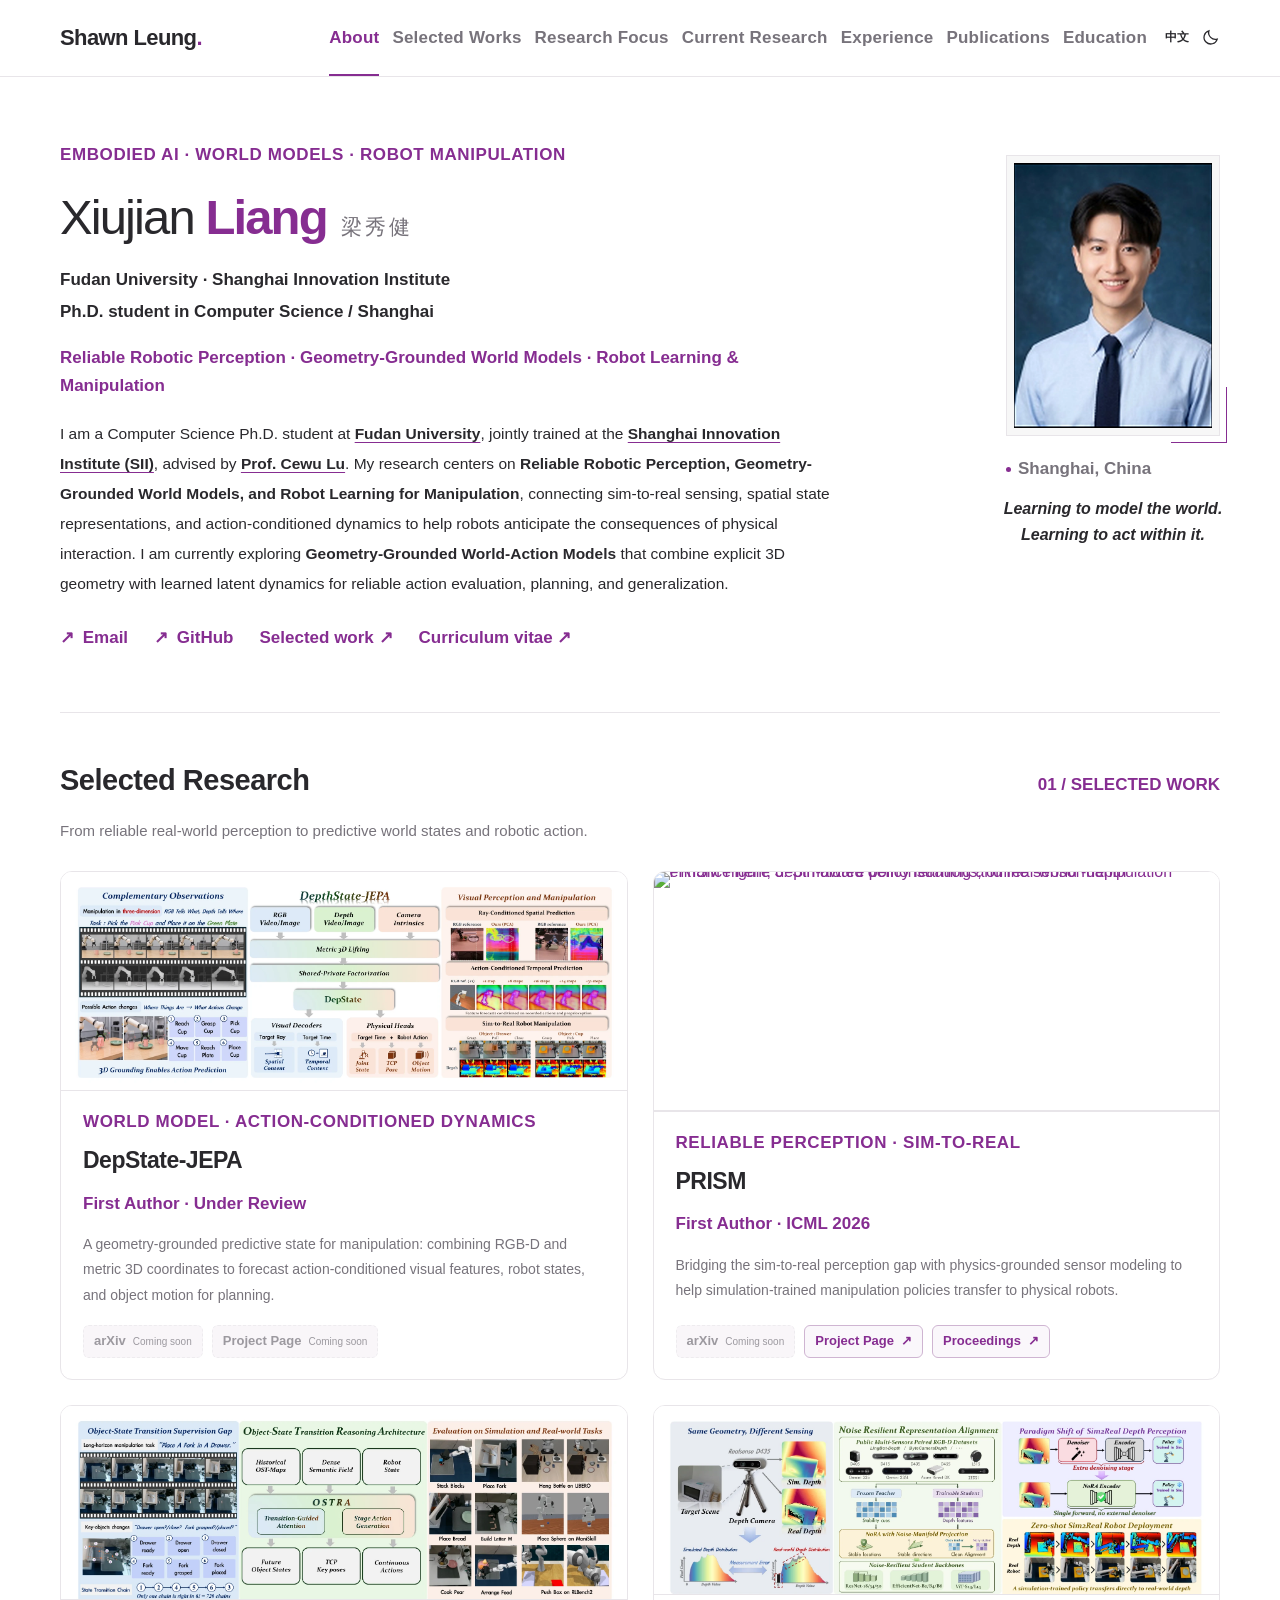
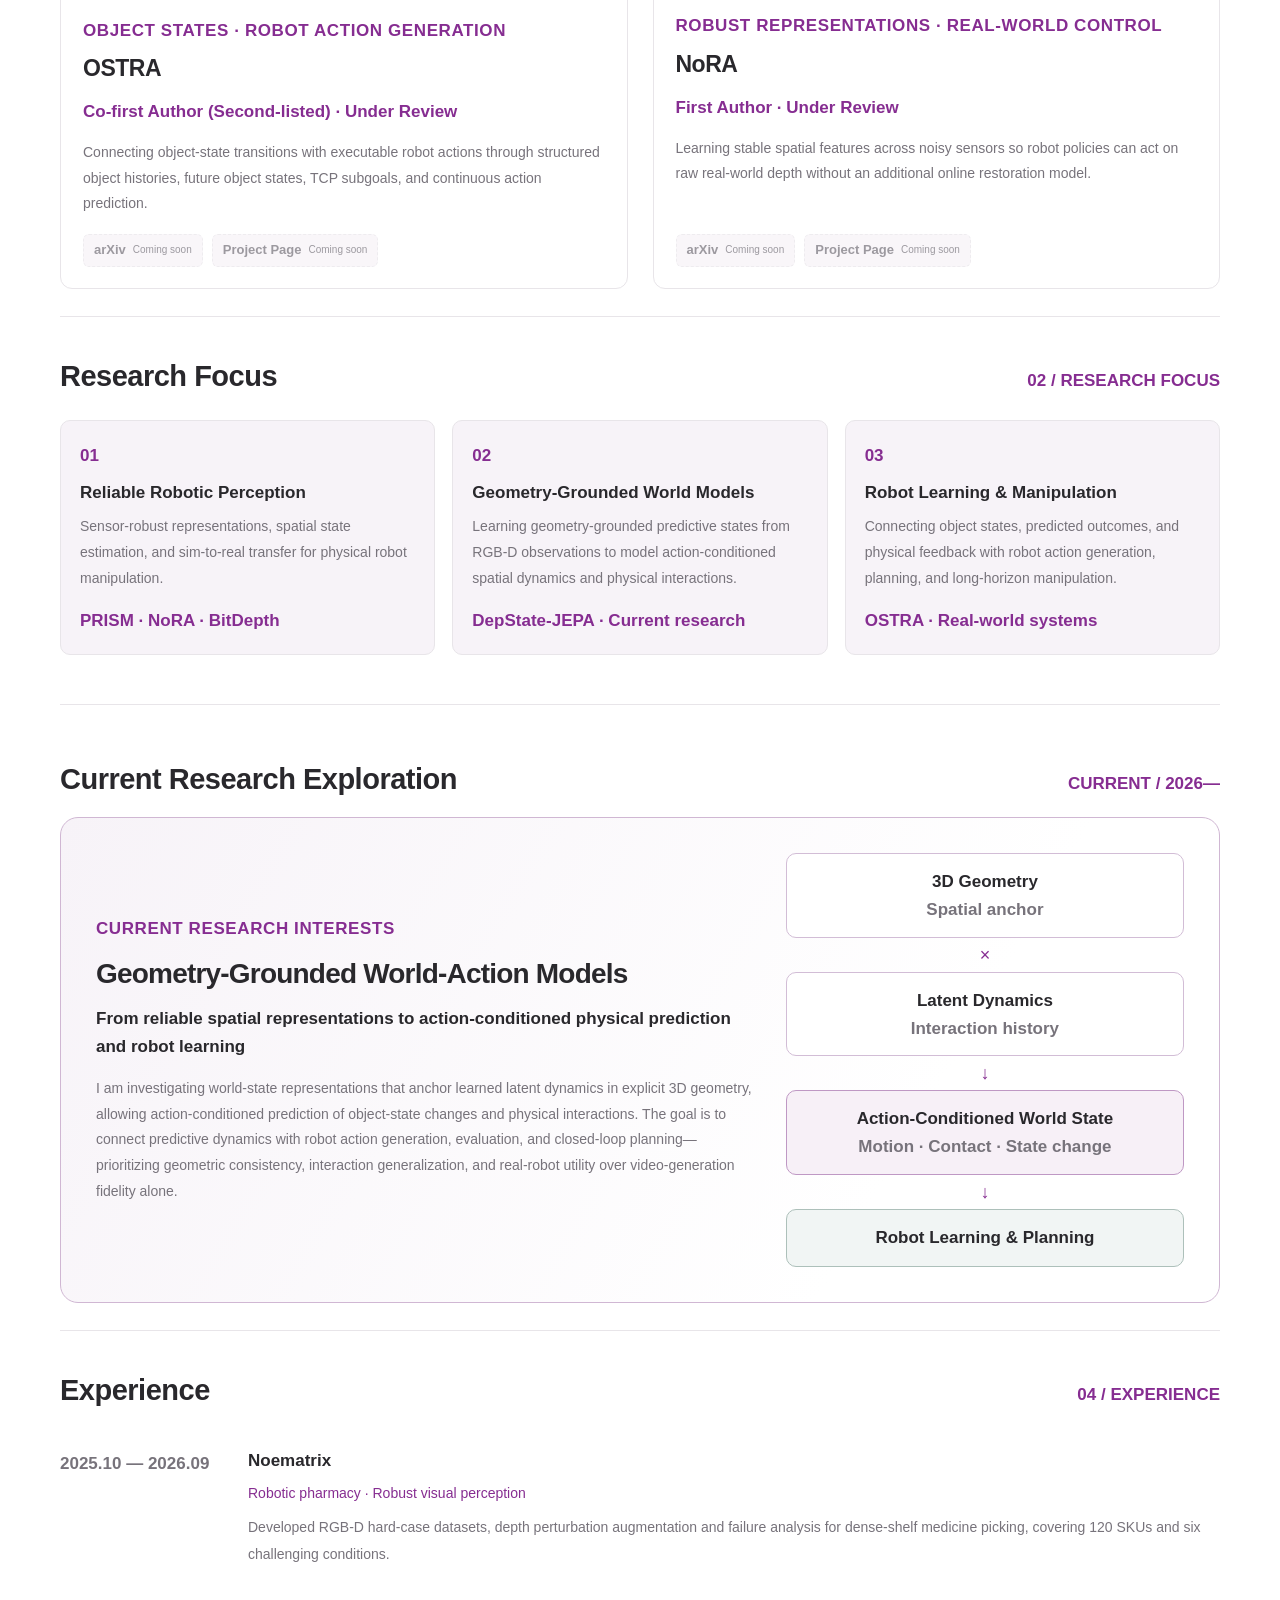
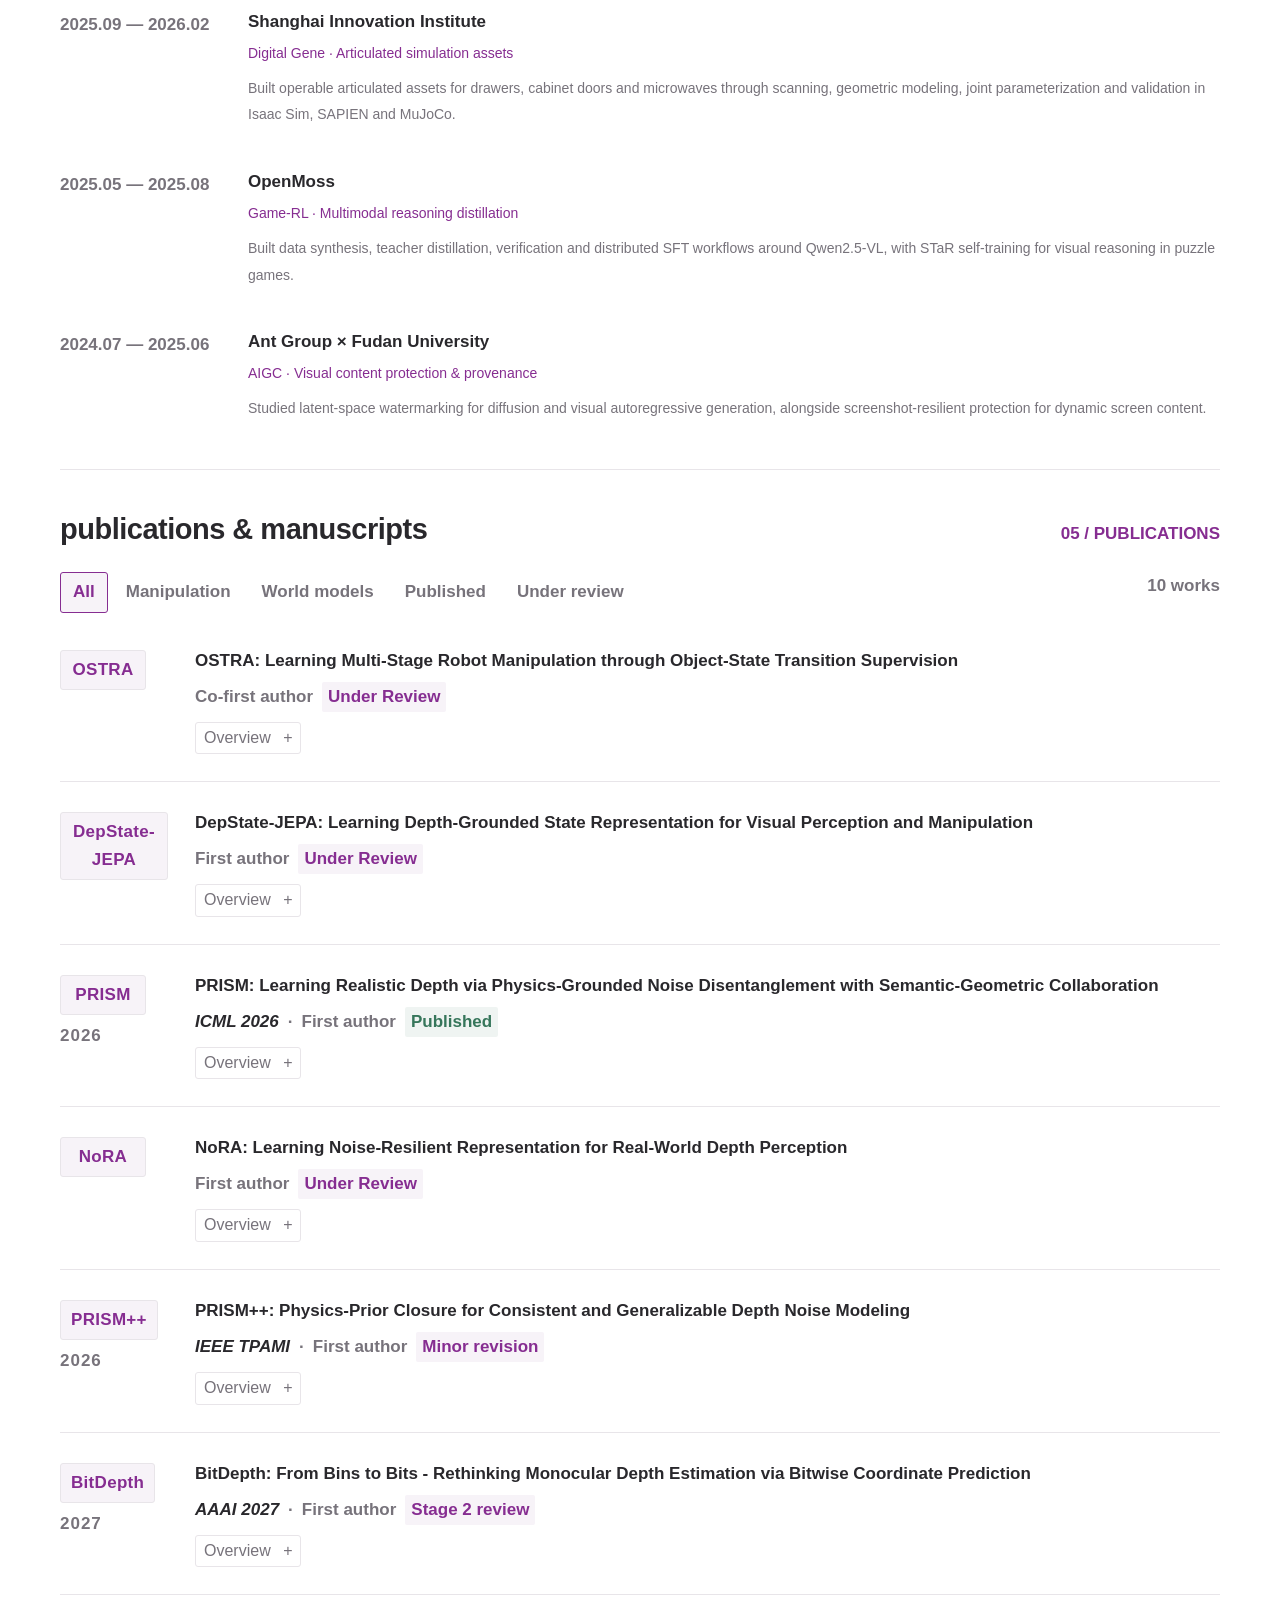
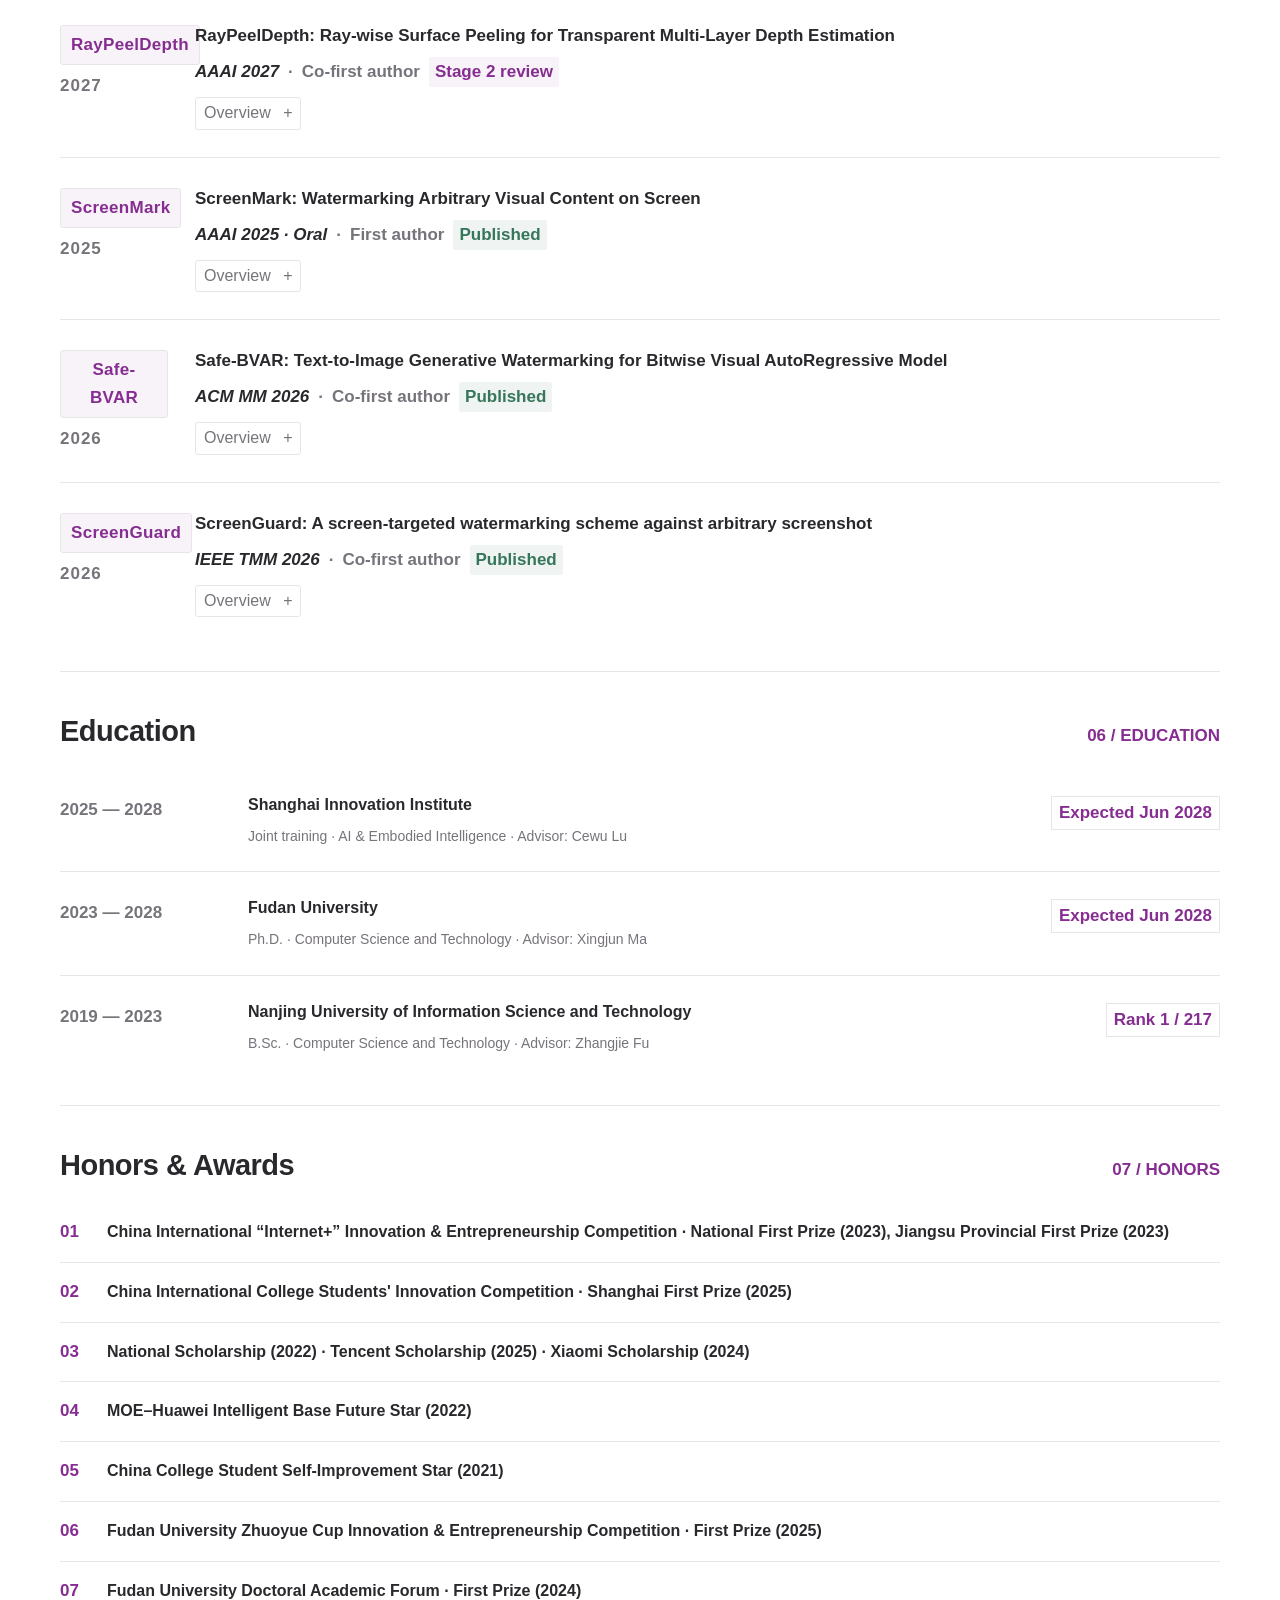
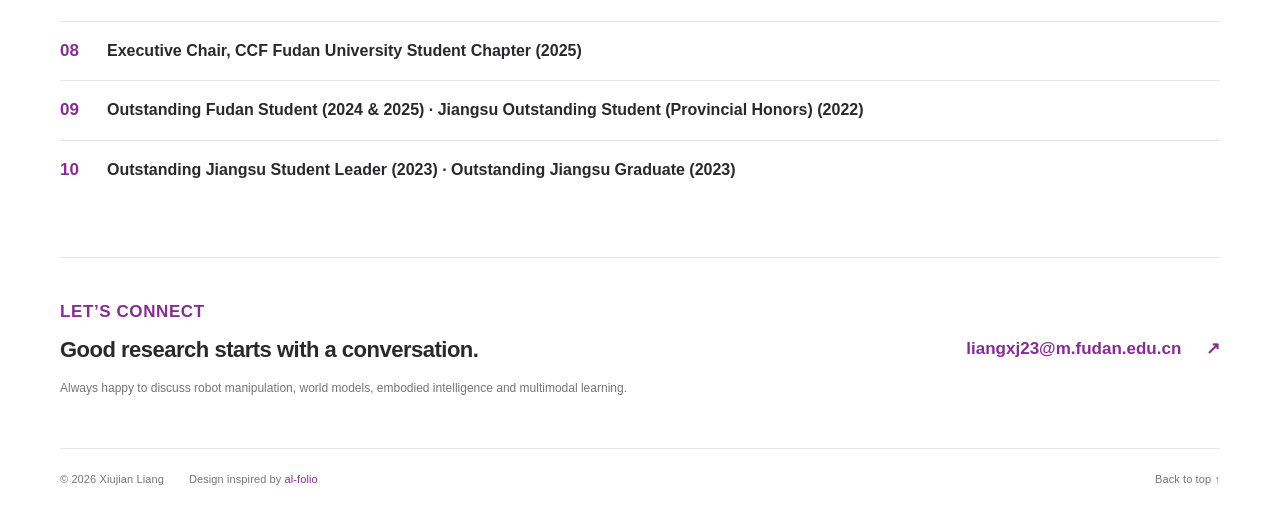
==== commit 887cdbe7: "Show review status without submission venue for three manuscripts" ====
--- a/index.html
+++ b/index.html
@@ -1,12 +1,12 @@
 <!doctype html>
-<html lang="en"><head><meta charset="UTF-8"><meta name="viewport" content="width=device-width, initial-scale=1"><meta name="description" content="梁秀健，复旦大学计算机科学与技术直博生、上海创智学院联合培养。研究可靠机器人感知、几何约束世界模型与机器人学习，聚焦真实操作、动作条件状态预测及 Sim-to-Real。"><meta name="theme-color" content="#ffffff"><title>梁秀健 · Xiujian Liang</title><link rel="icon" href="assets/favicon.svg" type="image/svg+xml"><link rel="stylesheet" href="style.css"><script>try{if(localStorage.getItem('theme')==='dark')document.documentElement.dataset.theme='dark'}catch(e){}</script><script src="content.js" defer></script><script src="app.js" defer></script><link rel="canonical" href="https://shawnleung-sii.github.io/"><meta property="og:type" content="website"><meta property="og:title" content="Xiujian Liang · Robotic Perception, World Models & Manipulation"><meta property="og:description" content="梁秀健 | Reliable Robotic Perception · Geometry-Grounded World Models · Robot Learning.Fudan University · Shanghai Innovation Institute."><meta property="og:url" content="https://shawnleung-sii.github.io/"><meta property="og:image" content="https://shawnleung-sii.github.io/assets/portrait.png"></head>
+<html lang="en"><head><meta charset="UTF-8"><meta name="viewport" content="width=device-width, initial-scale=1"><meta name="description" content="梁秀健，复旦大学计算机科学与技术直博生、上海创智学院联合培养。研究可靠机器人感知、几何约束世界模型与机器人学习，聚焦真实操作、动作条件状态预测及 Sim-to-Real。"><meta name="theme-color" content="#ffffff"><title>梁秀健 · Xiujian Liang</title><link rel="icon" href="assets/favicon.svg" type="image/svg+xml"><link rel="stylesheet" href="style.css"><script>try{if(localStorage.getItem('theme')==='dark')document.documentElement.dataset.theme='dark'}catch(e){}</script><script src="content.js?v=20261020" defer></script><script src="app.js?v=20261020" defer></script><link rel="canonical" href="https://shawnleung-sii.github.io/"><meta property="og:type" content="website"><meta property="og:title" content="Xiujian Liang · Robotic Perception, World Models & Manipulation"><meta property="og:description" content="梁秀健 | Reliable Robotic Perception · Geometry-Grounded World Models · Robot Learning.Fudan University · Shanghai Innovation Institute."><meta property="og:url" content="https://shawnleung-sii.github.io/"><meta property="og:image" content="https://shawnleung-sii.github.io/assets/portrait.png"></head>
 <body><a class="skip-link" href="#main" data-zh="跳转到正文" data-en="Skip to content">跳转到正文</a>
 <header class="header"><div class="nav-wrap"><a class="brand" href="#about">Shawn <strong>Leung</strong><span class="brand-dot">.</span></a><nav id="navigation" aria-label="主导航"><a href="#about" class="active" data-zh="关于" data-en="About">关于</a><a href="#featured" data-zh="精选研究" data-en="Selected Works">精选研究</a><a href="#research" data-zh="方向" data-en="Research Focus">方向</a><a href="#current" data-zh="当前探索" data-en="Current Research">当前探索</a><a href="#experience" data-zh="经历" data-en="Experience">经历</a><a href="#publications" data-zh="论文" data-en="Publications">论文</a><a href="#education" data-zh="教育" data-en="Education">教育</a></nav><div class="nav-tools"><button id="language" aria-label="Switch to English">EN</button><button id="theme" class="icon-button" aria-label="切换深色模式"><svg width="19" height="19" viewBox="0 0 24 24" fill="none" stroke="currentColor" stroke-width="1.6"><path d="M20.5 14A8.5 8.5 0 0 1 10 3.5 8.5 8.5 0 1 0 20.5 14Z"/></svg></button><button id="menu" class="icon-button menu-button" aria-label="展开导航" aria-expanded="false"><svg width="20" height="20" viewBox="0 0 24 24" fill="none" stroke="currentColor" stroke-width="1.6"><path d="M4 6h16M4 12h16M4 18h16"/></svg></button></div></div></header>
 <main id="main"><section id="about" class="about"><div class="intro"><p class="eyebrow">EMBODIED AI · WORLD MODELS · ROBOT MANIPULATION</p><h1><span>Xiujian</span> <strong>Liang</strong><span class="chinese-name">梁秀健</span></h1><p class="affiliation" data-zh="复旦大学 · 上海创智学院" data-en="Fudan University · Shanghai Innovation Institute">复旦大学 · 上海创智学院</p><p class="role" data-zh="计算机科学与技术直博生 / 上海" data-en="Ph.D. student in Computer Science / Shanghai">计算机科学与技术直博生 / 上海</p><p class="research-headline" data-zh="可靠机器人感知 · 几何约束世界模型 · 机器人学习与操作" data-en="Reliable Robotic Perception · Geometry-Grounded World Models · Robot Learning & Manipulation">机器人操作 · 世界模型 · 具身学习</p><div class="bio"><p class="bio-paragraph"><span class="bio-language bio-zh">我是 <a href="https://www.fudan.edu.cn/" target="_blank" rel="noopener noreferrer"><strong>复旦大学（Fudan University）</strong></a>计算机科学与技术直博生，在 <a href="https://www.sii.edu.cn/" target="_blank" rel="noopener noreferrer"><strong>上海创智学院（Shanghai Innovation Institute, SII）</strong></a> 联合培养，现由 <a href="https://www.sii.edu.cn/2026/0529/c94a1058/page.htm" target="_blank" rel="noopener noreferrer"><strong>卢策吾教授</strong></a> 指导。我的研究聚焦 <strong>可靠机器人感知、几何约束世界模型与机器人操作学习</strong>，连接真实场景中的 Sim-to-Real 感知、空间状态表征和动作条件动态预测，探索如何让机器人理解物理环境并可靠地预测动作后果。目前，我正在进一步研究显式三维几何与可学习动态潜变量相结合的 <strong>Geometry-Grounded World-Action Models</strong>，面向物理交互预测、机器人决策与操作泛化。</span><span class="bio-language bio-en">I am a Computer Science Ph.D. student at <a href="https://www.fudan.edu.cn/" target="_blank" rel="noopener noreferrer"><strong>Fudan University</strong></a>, jointly trained at the <a href="https://www.sii.edu.cn/" target="_blank" rel="noopener noreferrer"><strong>Shanghai Innovation Institute (SII)</strong></a>, advised by <a href="https://www.sii.edu.cn/2026/0529/c94a1058/page.htm" target="_blank" rel="noopener noreferrer"><strong>Prof. Cewu Lu</strong></a>. My research centers on <strong>Reliable Robotic Perception, Geometry-Grounded World Models, and Robot Learning for Manipulation</strong>, connecting sim-to-real sensing, spatial state representations, and action-conditioned dynamics to help robots anticipate the consequences of physical interaction. I am currently exploring <strong>Geometry-Grounded World-Action Models</strong> that combine explicit 3D geometry with learned latent dynamics for reliable action evaluation, planning, and generalization.</span></p></div><div class="contact-links"><a href="mailto:liangxj23@m.fudan.edu.cn"><span aria-hidden="true">↗</span> Email</a><a href="https://github.com/ShawnLeung-SII" target="_blank" rel="noopener noreferrer"><span aria-hidden="true">↗</span> GitHub</a><a href="#featured" data-zh="精选工作 ↗" data-en="Selected work ↗">精选工作 ↗</a><a href="cv.html" target="_blank" rel="noopener" data-zh="简历 ↗" data-en="Curriculum vitae ↗">简历 ↗</a></div></div><aside class="profile"><div class="portrait-frame"><img src="assets/portrait-original-upscaled.webp" width="560" height="744" alt="梁秀健个人照片" fetchpriority="high"></div><div class="profile-caption"><span class="location-dot"></span>Shanghai, China</div><p class="profile-motto"><span>Learning to model the world.</span><span>Learning to act within it.</span></p></aside><div class="profile-motto-mobile" aria-hidden="true"><span>Learning to model the world.</span><span>Learning to act within it.</span></div></section><section id="featured" class="featured-section"><div class="section-heading"><h2 data-zh="精选研究" data-en="Selected Research">精选研究</h2><span class="section-index">01 / SELECTED WORK</span></div><p class="section-lead" data-zh="从可靠真实感知，到动作条件世界状态预测与机器人操作。" data-en="From reliable real-world perception to predictive world states and robotic action.">从可靠真实感知，到动作条件世界状态预测与机器人操作。</p><div class="featured-grid">
-<article class="featured-card"><a class="featured-figure-link featured-paper-link" href="assets/depstate-figure1.webp" target="_blank" rel="noopener noreferrer" aria-label="View high-resolution DepState-JEPA paper figure"><img class="featured-visual featured-paper-image" src="assets/depstate-figure1.webp" width="1803" height="695" alt="DepState-JEPA Figure 1: RGB-D spatial state construction, action-conditioned predictions and sim-to-real robotic manipulation" loading="lazy" decoding="async"></a><div class="featured-body"><span class="featured-kicker">WORLD MODEL · ACTION-CONDITIONED DYNAMICS</span><h3>DepState-JEPA</h3><span class="featured-status" data-zh="第一作者 · ICLR 2027 在审" data-en="First Author · ICLR 2027 Under Review">第一作者 · ICLR 2027 在审</span><p data-zh="面向机器人操作的几何约束预测状态：融合 RGB-D 与公制三维坐标，学习共享世界状态，预测动作引起的视觉特征、机器人状态和物体运动，并用于规划。" data-en="A geometry-grounded predictive state for manipulation: combining RGB-D and metric 3D coordinates to forecast action-conditioned visual features, robot states, and object motion for planning.">面向机器人操作的几何约束预测状态：融合 RGB-D 与公制三维坐标，学习共享世界状态，预测动作引起的视觉特征、机器人状态和物体运动，并用于规划。</p><div class="featured-resource-links" aria-label="Research links"><span class="resource-link-placeholder" title="arXiv link will be added when available" aria-label="arXiv, coming soon">arXiv<small>Coming soon</small></span><span class="resource-link-placeholder" title="Project Page link will be added when available" aria-label="Project Page, coming soon">Project Page<small>Coming soon</small></span></div></div></article>
+<article class="featured-card"><a class="featured-figure-link featured-paper-link" href="assets/depstate-figure1.webp" target="_blank" rel="noopener noreferrer" aria-label="View high-resolution DepState-JEPA paper figure"><img class="featured-visual featured-paper-image" src="assets/depstate-figure1.webp" width="1803" height="695" alt="DepState-JEPA Figure 1: RGB-D spatial state construction, action-conditioned predictions and sim-to-real robotic manipulation" loading="lazy" decoding="async"></a><div class="featured-body"><span class="featured-kicker">WORLD MODEL · ACTION-CONDITIONED DYNAMICS</span><h3>DepState-JEPA</h3><span class="featured-status" data-zh="第一作者 · Under Review" data-en="First Author · Under Review">第一作者 · Under Review</span><p data-zh="面向机器人操作的几何约束预测状态：融合 RGB-D 与公制三维坐标，学习共享世界状态，预测动作引起的视觉特征、机器人状态和物体运动，并用于规划。" data-en="A geometry-grounded predictive state for manipulation: combining RGB-D and metric 3D coordinates to forecast action-conditioned visual features, robot states, and object motion for planning.">面向机器人操作的几何约束预测状态：融合 RGB-D 与公制三维坐标，学习共享世界状态，预测动作引起的视觉特征、机器人状态和物体运动，并用于规划。</p><div class="featured-resource-links" aria-label="Research links"><span class="resource-link-placeholder" title="arXiv link will be added when available" aria-label="arXiv, coming soon">arXiv<small>Coming soon</small></span><span class="resource-link-placeholder" title="Project Page link will be added when available" aria-label="Project Page, coming soon">Project Page<small>Coming soon</small></span></div></div></article>
 <article class="featured-card"><a class="featured-figure-link" href="https://shawnleung-sii.github.io/prism-icml2026/" target="_blank" rel="noopener noreferrer" aria-label="Open PRISM project page"><img class="featured-visual featured-prism-image" src="https://raw.githubusercontent.com/ShawnLeung-SII/prism-icml2026/codex/website/images/Application.webp" loading="lazy" width="2048" height="865" alt="PRISM Figure 3: Simulated demonstrations, offline sensor-depth enhancement, depth-aware policy learning and real-world manipulation"></a><div class="featured-body"><span class="featured-kicker">RELIABLE PERCEPTION · SIM-TO-REAL</span><h3>PRISM</h3><span class="featured-status" data-zh="第一作者 · ICML 2026 已发表" data-en="First Author · ICML 2026">第一作者 · ICML 2026 已发表</span><p data-zh="弥合仿真与真实机器人的感知差异：基于物理机制生成真实传感器噪声，让在仿真中训练的操作策略更稳健地迁移至真实环境。" data-en="Bridging the sim-to-real perception gap with physics-grounded sensor modeling to help simulation-trained manipulation policies transfer to physical robots.">弥合仿真与真实机器人的感知差异：基于物理机制生成真实传感器噪声，让在仿真中训练的操作策略更稳健地迁移至真实环境。</p><div class="featured-resource-links" aria-label="Research links"><span class="resource-link-placeholder" title="arXiv link will be added when available" aria-label="arXiv, coming soon">arXiv<small>Coming soon</small></span><a class="resource-link-live" href="https://shawnleung-sii.github.io/prism-icml2026/" target="_blank" rel="noopener noreferrer">Project Page <span aria-hidden="true">↗</span></a><a class="resource-link-live" href="https://openreview.net/forum?id=AnofTirXgv" target="_blank" rel="noopener noreferrer">Proceedings <span aria-hidden="true">↗</span></a></div></div></article>
-<article class="featured-card"><a class="featured-figure-link featured-paper-link" href="assets/ostra-figure1.webp" target="_blank" rel="noopener noreferrer" aria-label="View high-resolution OSTRA paper figure"><img class="featured-visual featured-paper-image" src="assets/ostra-figure1.webp" width="1803" height="613" alt="OSTRA Figure 1: object-state transitions, staged action generation and real-world robot manipulation" loading="lazy" decoding="async"></a><div class="featured-body"><span class="featured-kicker">OBJECT STATES · ROBOT ACTION GENERATION</span><h3>OSTRA</h3><span class="featured-status" data-zh="共同第一作者（排序第二） · ICLR 2027 在审" data-en="Co-first Author (Second-listed) · ICLR 2027 Under Review">共同第一作者（排序第二） · ICLR 2027 在审</span><p data-zh="将物体的历史与未来状态转移显式连接到机器人动作：通过对象状态图、TCP 子目标与连续动作的分阶段预测支持长时程操作。" data-en="Connecting object-state transitions with executable robot actions through structured object histories, future object states, TCP subgoals, and continuous action prediction.">将物体的历史与未来状态转移显式连接到机器人动作：通过对象状态图、TCP 子目标与连续动作的分阶段预测支持长时程操作。</p><div class="featured-resource-links" aria-label="Research links"><span class="resource-link-placeholder" title="arXiv link will be added when available" aria-label="arXiv, coming soon">arXiv<small>Coming soon</small></span><span class="resource-link-placeholder" title="Project Page link will be added when available" aria-label="Project Page, coming soon">Project Page<small>Coming soon</small></span></div></div></article>
-<article class="featured-card"><a class="featured-figure-link featured-paper-link" href="assets/nora-figure1.webp" target="_blank" rel="noopener noreferrer" aria-label="View high-resolution NoRA paper figure"><img class="featured-visual featured-paper-image" src="assets/nora-figure1.webp" width="1803" height="599" alt="NoRA Figure 1: sensor-robust representation alignment and sim-to-real robot deployment" loading="lazy" decoding="async"></a><div class="featured-body"><span class="featured-kicker">ROBUST REPRESENTATIONS · REAL-WORLD CONTROL</span><h3>NoRA</h3><span class="featured-status" data-zh="第一作者 · ICLR 2027 在审" data-en="First Author · ICLR 2027 Under Review">第一作者 · ICLR 2027 在审</span><p data-zh="通过可靠空间区域选择和稳定特征子空间学习，让机器人策略直接处理真实深度传感器观测，无需部署额外在线深度修复模型。" data-en="Learning stable spatial features across noisy sensors so robot policies can act on raw real-world depth without an additional online restoration model.">通过可靠空间区域选择和稳定特征子空间学习，让机器人策略直接处理真实深度传感器观测，无需部署额外在线深度修复模型。</p><div class="featured-resource-links" aria-label="Research links"><span class="resource-link-placeholder" title="arXiv link will be added when available" aria-label="arXiv, coming soon">arXiv<small>Coming soon</small></span><span class="resource-link-placeholder" title="Project Page link will be added when available" aria-label="Project Page, coming soon">Project Page<small>Coming soon</small></span></div></div></article></div></section><section id="research"><div class="section-heading"><h2 data-zh="研究方向" data-en="Research Focus">研究方向</h2><span class="section-index">02 / RESEARCH FOCUS</span></div><div class="focus-grid"><article><span class="focus-number">01</span><h3>Reliable Robotic Perception</h3><p data-zh="面向真实机器人操作的传感器鲁棒表征、空间状态感知与 Sim-to-Real 迁移。" data-en="Sensor-robust representations, spatial state estimation, and sim-to-real transfer for physical robot manipulation.">面向真实机器人操作的传感器鲁棒表征、空间状态感知与 Sim-to-Real 迁移。</p><span>PRISM · NoRA · BitDepth</span></article><article><span class="focus-number">02</span><h3>Geometry-Grounded World Models</h3><p data-zh="从 RGB-D 观测构建几何锚定的预测状态，研究动作条件的空间动态与物理交互。" data-en="Learning geometry-grounded predictive states from RGB-D observations to model action-conditioned spatial dynamics and physical interactions.">从 RGB-D 观测构建几何锚定的预测状态，研究动作条件的空间动态与物理交互。</p><span>DepState-JEPA · Current research</span></article><article><span class="focus-number">03</span><h3>Robot Learning & Manipulation</h3><p data-zh="利用物体状态、未来结果与真实交互反馈，支持机器人动作生成、规划与复杂操作。" data-en="Connecting object states, predicted outcomes, and physical feedback with robot action generation, planning, and long-horizon manipulation.">利用物体状态、未来结果与真实交互反馈，支持机器人动作生成、规划与复杂操作。</p><span>OSTRA · Real-world systems</span></article></div></section><section id="current" class="current-section"><div class="section-heading"><h2 data-zh="当前研究探索" data-en="Current Research Exploration">当前研究探索</h2><span class="section-index">CURRENT / 2026—</span></div><div class="current-panel"><div class="current-content"><p class="current-eyebrow" data-zh="当前研究方向" data-en="CURRENT RESEARCH INTERESTS">当前研究方向</p><h3>Geometry-Grounded World-Action Models</h3><p class="current-subtitle" data-zh="从可靠的空间表征走向动作条件的物理世界预测与机器人学习" data-en="From reliable spatial representations to action-conditioned physical prediction and robot learning">从可靠的空间表征走向动作条件的物理世界预测与机器人学习</p><p data-zh="探索将显式三维几何作为世界状态的空间锚点，以可学习的潜在动力学捕获历史交互与隐含物理信息；研究动作条件的物体状态变化预测，以及世界模型如何支持机器人动作生成、评估与闭环规划。重点关注几何一致性、交互泛化和真实机器人效益，而非单纯提升未来视频生成质量。" data-en="I am investigating world-state representations that anchor learned latent dynamics in explicit 3D geometry, allowing action-conditioned prediction of object-state changes and physical interactions. The goal is to connect predictive dynamics with robot action generation, evaluation, and closed-loop planning—prioritizing geometric consistency, interaction generalization, and real-robot utility over video-generation fidelity alone.">探索将显式三维几何作为世界状态的空间锚点，以可学习的潜在动力学捕获历史交互与隐含物理信息；研究动作条件的物体状态变化预测，以及世界模型如何支持机器人动作生成、评估与闭环规划。重点关注几何一致性、交互泛化和真实机器人效益，而非单纯提升未来视频生成质量。</p></div><div class="current-logic" aria-label="Geometry, dynamics, action, and robot learning"><div class="current-node"><strong>3D Geometry</strong><small data-zh="空间锚点" data-en="Spatial anchor">空间锚点</small></div><div class="current-operator">×</div><div class="current-node"><strong>Latent Dynamics</strong><small data-zh="交互历史" data-en="Interaction history">交互历史</small></div><div class="current-flow">↓</div><div class="current-node current-node-wide"><strong>Action-Conditioned World State</strong><small data-zh="物体运动 · 接触 · 状态变化" data-en="Motion · Contact · State change">物体运动 · 接触 · 状态变化</small></div><div class="current-flow">↓</div><div class="current-node current-node-final"><strong>Robot Learning & Planning</strong></div></div></div></section><section id="experience"><div class="section-heading"><h2 data-zh="实习与项目经历" data-en="Experience">实习与项目经历</h2><span class="section-index">04 / EXPERIENCE</span></div><div class="timeline">
+<article class="featured-card"><a class="featured-figure-link featured-paper-link" href="assets/ostra-figure1.webp" target="_blank" rel="noopener noreferrer" aria-label="View high-resolution OSTRA paper figure"><img class="featured-visual featured-paper-image" src="assets/ostra-figure1.webp" width="1803" height="613" alt="OSTRA Figure 1: object-state transitions, staged action generation and real-world robot manipulation" loading="lazy" decoding="async"></a><div class="featured-body"><span class="featured-kicker">OBJECT STATES · ROBOT ACTION GENERATION</span><h3>OSTRA</h3><span class="featured-status" data-zh="共同第一作者（排序第二） · Under Review" data-en="Co-first Author (Second-listed) · Under Review">共同第一作者（排序第二） · Under Review</span><p data-zh="将物体的历史与未来状态转移显式连接到机器人动作：通过对象状态图、TCP 子目标与连续动作的分阶段预测支持长时程操作。" data-en="Connecting object-state transitions with executable robot actions through structured object histories, future object states, TCP subgoals, and continuous action prediction.">将物体的历史与未来状态转移显式连接到机器人动作：通过对象状态图、TCP 子目标与连续动作的分阶段预测支持长时程操作。</p><div class="featured-resource-links" aria-label="Research links"><span class="resource-link-placeholder" title="arXiv link will be added when available" aria-label="arXiv, coming soon">arXiv<small>Coming soon</small></span><span class="resource-link-placeholder" title="Project Page link will be added when available" aria-label="Project Page, coming soon">Project Page<small>Coming soon</small></span></div></div></article>
+<article class="featured-card"><a class="featured-figure-link featured-paper-link" href="assets/nora-figure1.webp" target="_blank" rel="noopener noreferrer" aria-label="View high-resolution NoRA paper figure"><img class="featured-visual featured-paper-image" src="assets/nora-figure1.webp" width="1803" height="599" alt="NoRA Figure 1: sensor-robust representation alignment and sim-to-real robot deployment" loading="lazy" decoding="async"></a><div class="featured-body"><span class="featured-kicker">ROBUST REPRESENTATIONS · REAL-WORLD CONTROL</span><h3>NoRA</h3><span class="featured-status" data-zh="第一作者 · Under Review" data-en="First Author · Under Review">第一作者 · Under Review</span><p data-zh="通过可靠空间区域选择和稳定特征子空间学习，让机器人策略直接处理真实深度传感器观测，无需部署额外在线深度修复模型。" data-en="Learning stable spatial features across noisy sensors so robot policies can act on raw real-world depth without an additional online restoration model.">通过可靠空间区域选择和稳定特征子空间学习，让机器人策略直接处理真实深度传感器观测，无需部署额外在线深度修复模型。</p><div class="featured-resource-links" aria-label="Research links"><span class="resource-link-placeholder" title="arXiv link will be added when available" aria-label="arXiv, coming soon">arXiv<small>Coming soon</small></span><span class="resource-link-placeholder" title="Project Page link will be added when available" aria-label="Project Page, coming soon">Project Page<small>Coming soon</small></span></div></div></article></div></section><section id="research"><div class="section-heading"><h2 data-zh="研究方向" data-en="Research Focus">研究方向</h2><span class="section-index">02 / RESEARCH FOCUS</span></div><div class="focus-grid"><article><span class="focus-number">01</span><h3>Reliable Robotic Perception</h3><p data-zh="面向真实机器人操作的传感器鲁棒表征、空间状态感知与 Sim-to-Real 迁移。" data-en="Sensor-robust representations, spatial state estimation, and sim-to-real transfer for physical robot manipulation.">面向真实机器人操作的传感器鲁棒表征、空间状态感知与 Sim-to-Real 迁移。</p><span>PRISM · NoRA · BitDepth</span></article><article><span class="focus-number">02</span><h3>Geometry-Grounded World Models</h3><p data-zh="从 RGB-D 观测构建几何锚定的预测状态，研究动作条件的空间动态与物理交互。" data-en="Learning geometry-grounded predictive states from RGB-D observations to model action-conditioned spatial dynamics and physical interactions.">从 RGB-D 观测构建几何锚定的预测状态，研究动作条件的空间动态与物理交互。</p><span>DepState-JEPA · Current research</span></article><article><span class="focus-number">03</span><h3>Robot Learning & Manipulation</h3><p data-zh="利用物体状态、未来结果与真实交互反馈，支持机器人动作生成、规划与复杂操作。" data-en="Connecting object states, predicted outcomes, and physical feedback with robot action generation, planning, and long-horizon manipulation.">利用物体状态、未来结果与真实交互反馈，支持机器人动作生成、规划与复杂操作。</p><span>OSTRA · Real-world systems</span></article></div></section><section id="current" class="current-section"><div class="section-heading"><h2 data-zh="当前研究探索" data-en="Current Research Exploration">当前研究探索</h2><span class="section-index">CURRENT / 2026—</span></div><div class="current-panel"><div class="current-content"><p class="current-eyebrow" data-zh="当前研究方向" data-en="CURRENT RESEARCH INTERESTS">当前研究方向</p><h3>Geometry-Grounded World-Action Models</h3><p class="current-subtitle" data-zh="从可靠的空间表征走向动作条件的物理世界预测与机器人学习" data-en="From reliable spatial representations to action-conditioned physical prediction and robot learning">从可靠的空间表征走向动作条件的物理世界预测与机器人学习</p><p data-zh="探索将显式三维几何作为世界状态的空间锚点，以可学习的潜在动力学捕获历史交互与隐含物理信息；研究动作条件的物体状态变化预测，以及世界模型如何支持机器人动作生成、评估与闭环规划。重点关注几何一致性、交互泛化和真实机器人效益，而非单纯提升未来视频生成质量。" data-en="I am investigating world-state representations that anchor learned latent dynamics in explicit 3D geometry, allowing action-conditioned prediction of object-state changes and physical interactions. The goal is to connect predictive dynamics with robot action generation, evaluation, and closed-loop planning—prioritizing geometric consistency, interaction generalization, and real-robot utility over video-generation fidelity alone.">探索将显式三维几何作为世界状态的空间锚点，以可学习的潜在动力学捕获历史交互与隐含物理信息；研究动作条件的物体状态变化预测，以及世界模型如何支持机器人动作生成、评估与闭环规划。重点关注几何一致性、交互泛化和真实机器人效益，而非单纯提升未来视频生成质量。</p></div><div class="current-logic" aria-label="Geometry, dynamics, action, and robot learning"><div class="current-node"><strong>3D Geometry</strong><small data-zh="空间锚点" data-en="Spatial anchor">空间锚点</small></div><div class="current-operator">×</div><div class="current-node"><strong>Latent Dynamics</strong><small data-zh="交互历史" data-en="Interaction history">交互历史</small></div><div class="current-flow">↓</div><div class="current-node current-node-wide"><strong>Action-Conditioned World State</strong><small data-zh="物体运动 · 接触 · 状态变化" data-en="Motion · Contact · State change">物体运动 · 接触 · 状态变化</small></div><div class="current-flow">↓</div><div class="current-node current-node-final"><strong>Robot Learning & Planning</strong></div></div></div></section><section id="experience"><div class="section-heading"><h2 data-zh="实习与项目经历" data-en="Experience">实习与项目经历</h2><span class="section-index">04 / EXPERIENCE</span></div><div class="timeline">
 <article><p class="date">2025.10 — 2026.09</p><div><h3 data-zh="穹彻智能 Noematrix" data-en="Noematrix">穹彻智能 Noematrix</h3><h4 data-zh="智能药房机器人 · 视觉感知稳定性优化" data-en="Robotic pharmacy · Robust visual perception">智能药房机器人 · 视觉感知稳定性优化</h4><p data-zh="面向密集货架的多 SKU 药品拣选，构建 RGB-D 困难样本、深度扰动增强及异常归因流程。评测覆盖 120 种药品 SKU 与 6 类困难工况。" data-en="Developed RGB-D hard-case datasets, depth perturbation augmentation and failure analysis for dense-shelf medicine picking, covering 120 SKUs and six challenging conditions.">面向密集货架的多 SKU 药品拣选，构建 RGB-D 困难样本、深度扰动增强及异常归因流程。评测覆盖 120 种药品 SKU 与 6 类困难工况。</p></div></article>
 <article><p class="date">2025.09 — 2026.02</p><div><h3 data-zh="上海创智学院 SII" data-en="Shanghai Innovation Institute">上海创智学院 SII</h3><h4 data-zh="数字基因 · 可操作铰接物体仿真资产" data-en="Digital Gene · Articulated simulation assets">数字基因 · 可操作铰接物体仿真资产</h4><p data-zh="从实物扫描、几何建模与关节参数化到仿真验证，构建抽屉、柜门、微波炉等可操作资产，适配 Isaac Sim、SAPIEN 与 MuJoCo。" data-en="Built operable articulated assets for drawers, cabinet doors and microwaves through scanning, geometric modeling, joint parameterization and validation in Isaac Sim, SAPIEN and MuJoCo.">从实物扫描、几何建模与关节参数化到仿真验证，构建抽屉、柜门、微波炉等可操作资产，适配 Isaac Sim、SAPIEN 与 MuJoCo。</p></div></article>
 <article><p class="date">2025.05 — 2025.08</p><div><h3 data-zh="模思智能 OpenMoss" data-en="OpenMoss">模思智能 OpenMoss</h3><h4 data-zh="Game-RL · 多模态推理蒸馏与对齐" data-en="Game-RL · Multimodal reasoning distillation">Game-RL · 多模态推理蒸馏与对齐</h4><p data-zh="围绕 Qwen2.5-VL 构建数据合成、教师蒸馏、验证筛选与分布式 SFT 流程，利用 STaR 自训练迭代增强谜题游戏视觉推理。" data-en="Built data synthesis, teacher distillation, verification and distributed SFT workflows around Qwen2.5-VL, with STaR self-training for visual reasoning in puzzle games.">围绕 Qwen2.5-VL 构建数据合成、教师蒸馏、验证筛选与分布式 SFT 流程，利用 STaR 自训练迭代增强谜题游戏视觉推理。</p></div></article>
--- a/style.css
+++ b/style.css
@@ -213,3 +213,101 @@
  .honors-list>p{gap:10px}
  .honors-list strong{font-size:15px}
 }
+
+
+/* Oct 2026: motto exactly two centered lines, compact footer, future paper-link slots. */
+.profile .profile-motto{
+  display:flex!important;
+  flex-direction:column;
+  align-items:center;
+  justify-content:center;
+  gap:2px;
+  position:relative;
+  left:50%;
+  transform:translateX(-50%);
+  width:max-content;
+  max-width:none;
+  margin:14px 0 0;
+  text-align:center;
+  color:var(--text);
+  font-size:16px!important;
+  font-weight:700!important;
+  line-height:1.5;
+  letter-spacing:0;
+}
+.profile .profile-motto span,
+.profile-motto-mobile span{
+  display:block;
+  white-space:nowrap;
+}
+.profile-motto-mobile{display:none}
+footer, footer span, footer a {
+  font-size:11px!important;
+  font-weight:400!important;
+  line-height:1.5!important;
+  letter-spacing:.01em;
+}
+.featured-card{display:flex;flex-direction:column}
+.featured-card .featured-body{display:flex;flex-direction:column;flex:1}
+.featured-card .featured-body>p{margin-bottom:0}
+.featured-resource-links{
+  display:flex;
+  gap:9px;
+  align-items:center;
+  flex-wrap:wrap;
+  margin-top:auto;
+  padding-top:17px;
+}
+.resource-link-placeholder,
+.resource-link-live{
+  display:inline-flex;
+  align-items:center;
+  gap:7px;
+  padding:6px 10px;
+  border-radius:6px;
+  font-size:13px;
+  font-weight:600;
+  line-height:1.45;
+  white-space:nowrap;
+}
+.resource-link-placeholder{
+  color:var(--muted);
+  border:1px dashed var(--line);
+  background:var(--soft);
+  opacity:.72;
+  cursor:default;
+  user-select:none;
+}
+.resource-link-placeholder small{
+  font-size:10px;
+  font-weight:500;
+  color:var(--muted);
+}
+.resource-link-live{
+  color:var(--accent);
+  border:1px solid color-mix(in srgb,var(--accent) 26%,var(--line));
+  background:color-mix(in srgb,var(--accent) 4%,var(--bg));
+}
+.resource-link-live:hover{text-decoration:none;border-color:var(--accent)}
+@media(max-width:640px){
+  .profile .profile-motto{display:none!important}
+  .about>.profile-motto-mobile{
+    grid-column:1/-1;
+    grid-row:auto;
+    display:flex;
+    flex-direction:column;
+    align-items:center;
+    justify-self:center;
+    width:100%;
+    gap:2px;
+    margin:5px 0 4px;
+    text-align:center;
+    font-size:16px;
+    font-weight:700;
+    color:var(--text);
+    line-height:1.5;
+  }
+  footer,footer span,footer a{font-size:10px!important}
+  .resource-link-placeholder,.resource-link-live{font-size:12px;padding:6px 9px}
+  .resource-link-placeholder small{font-size:10px}
+}
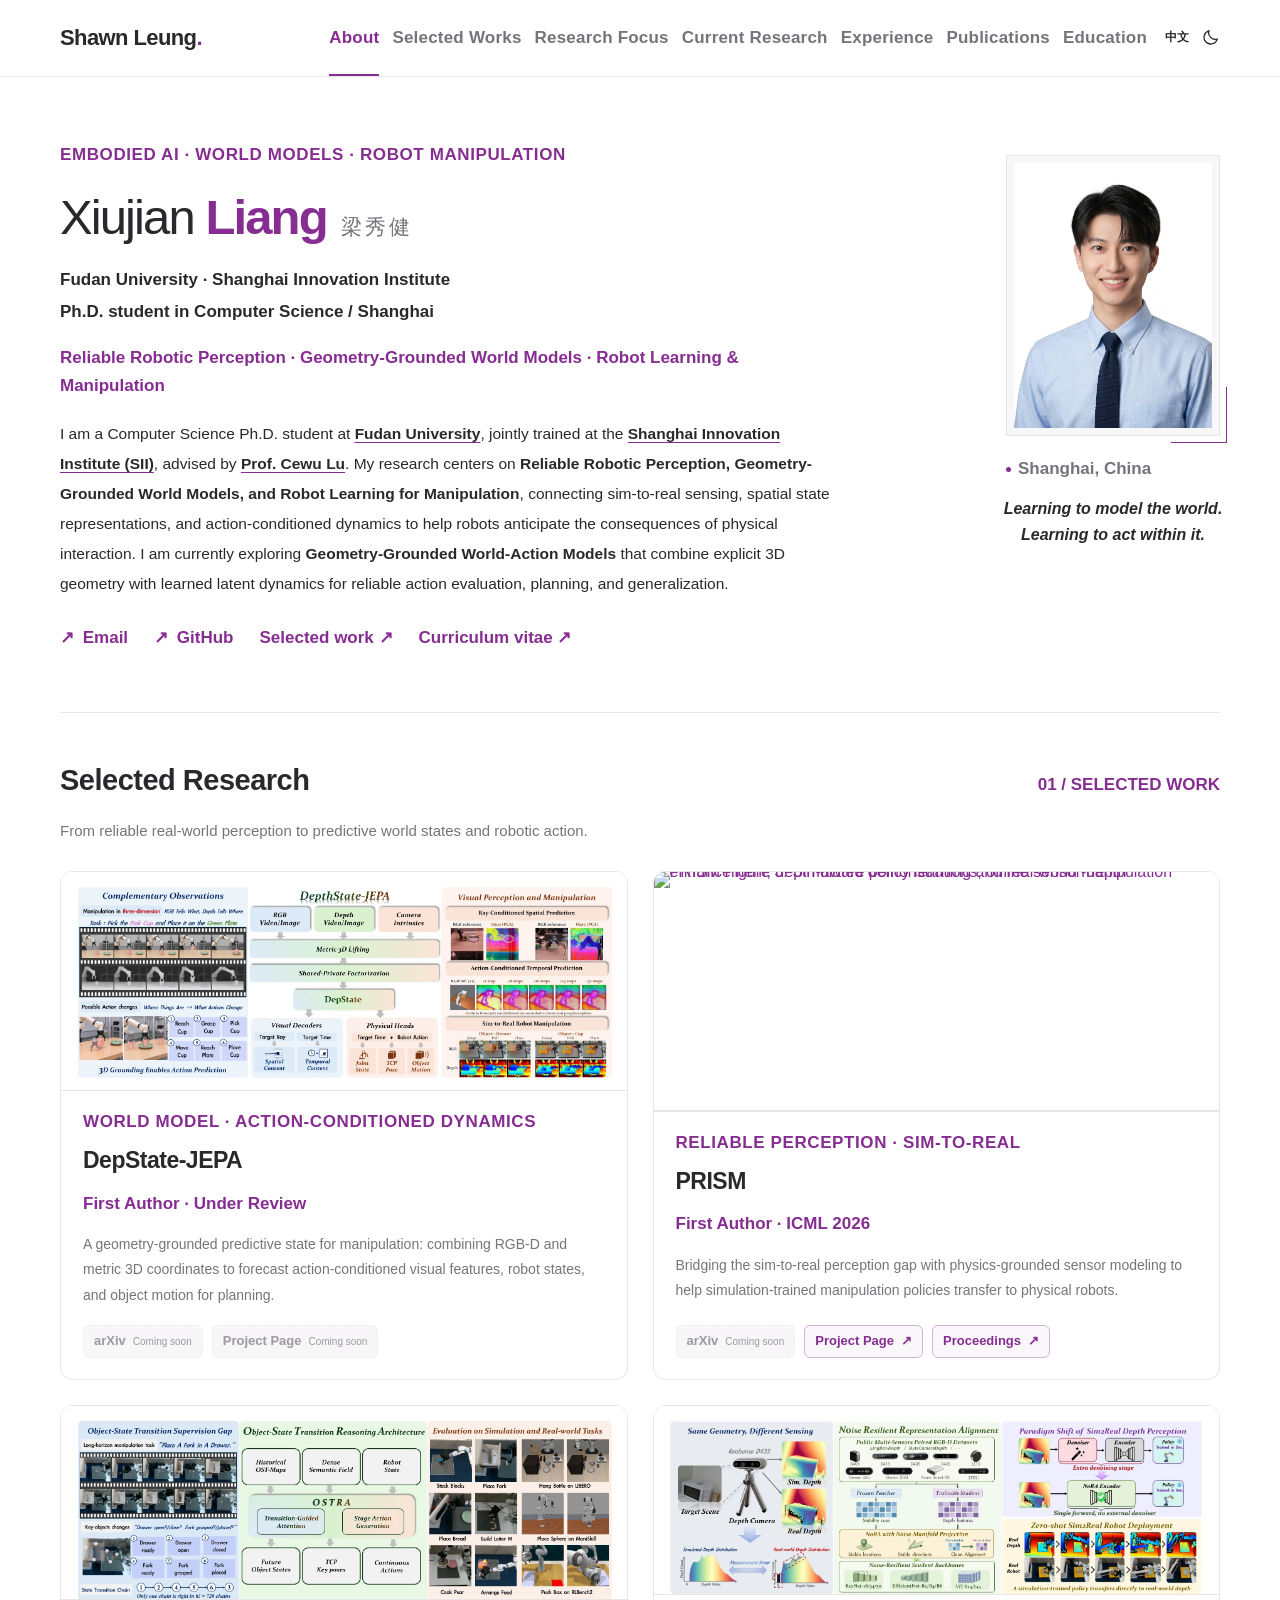
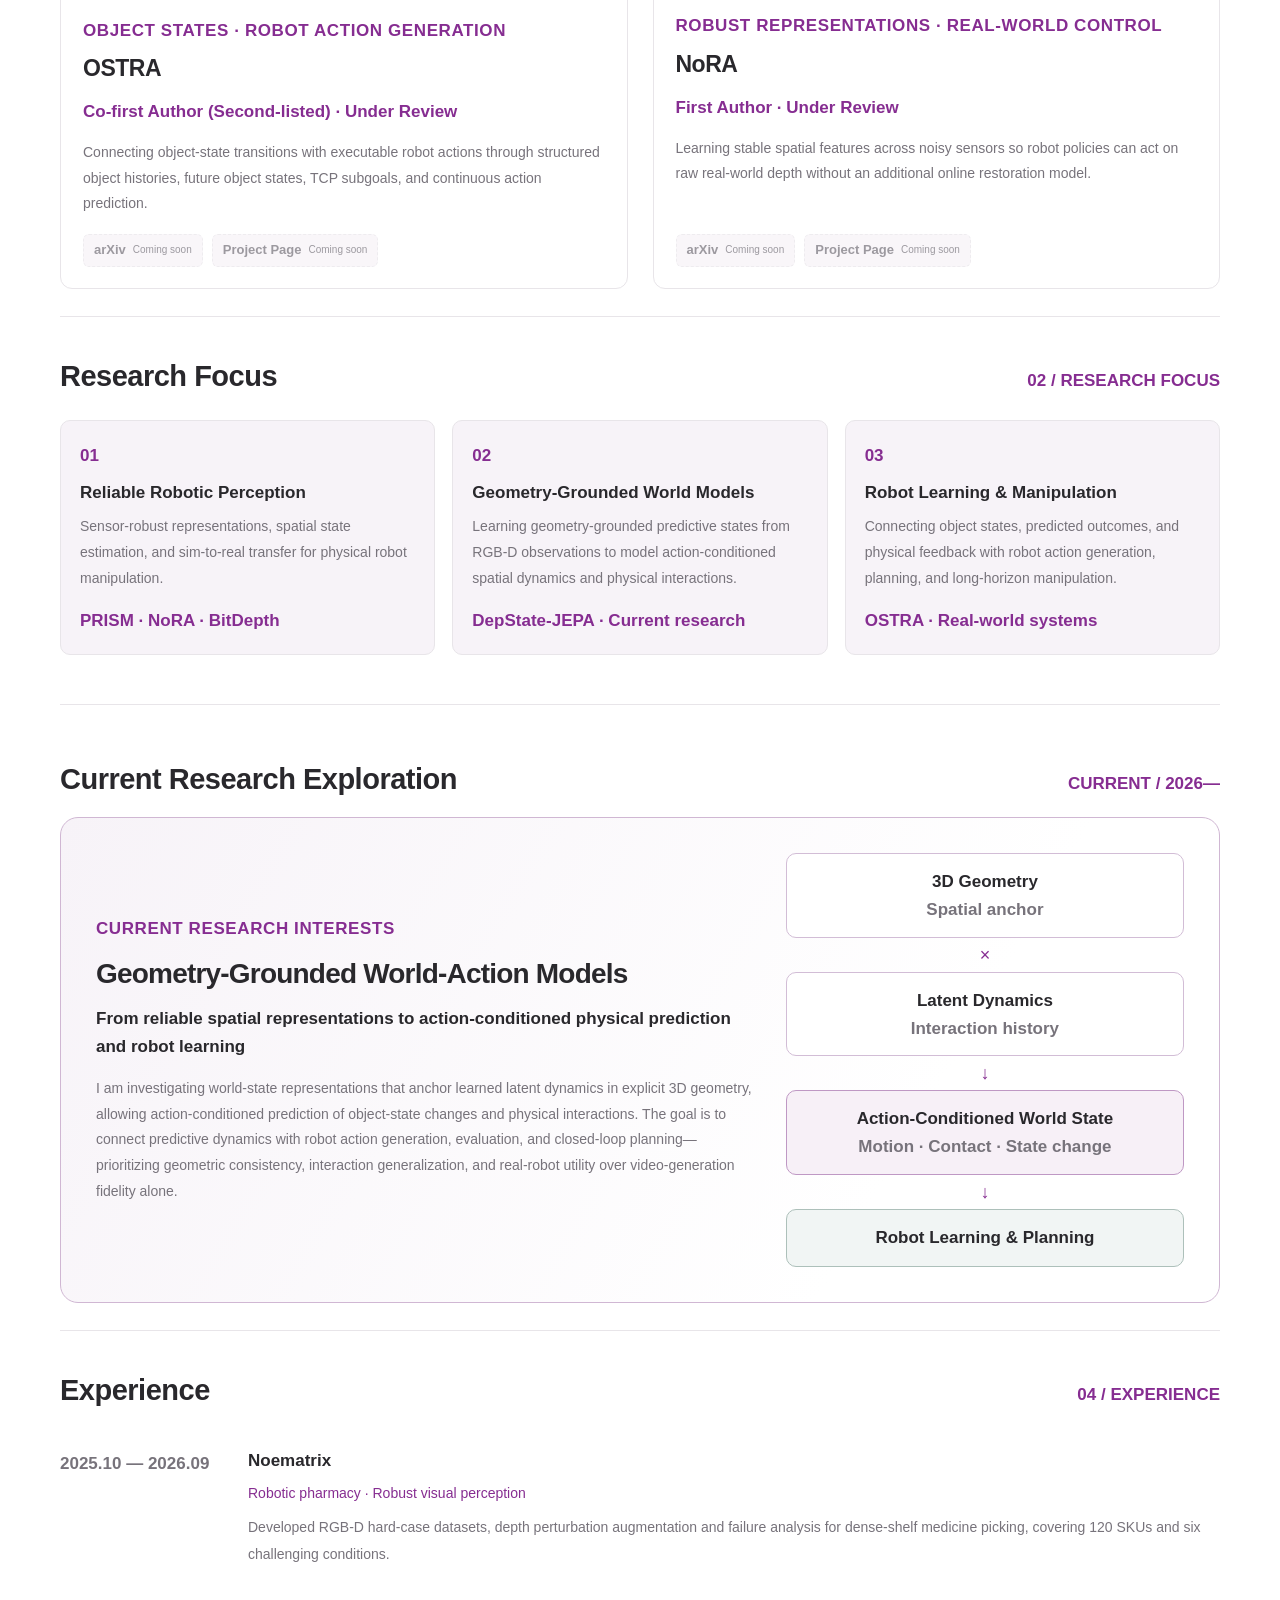
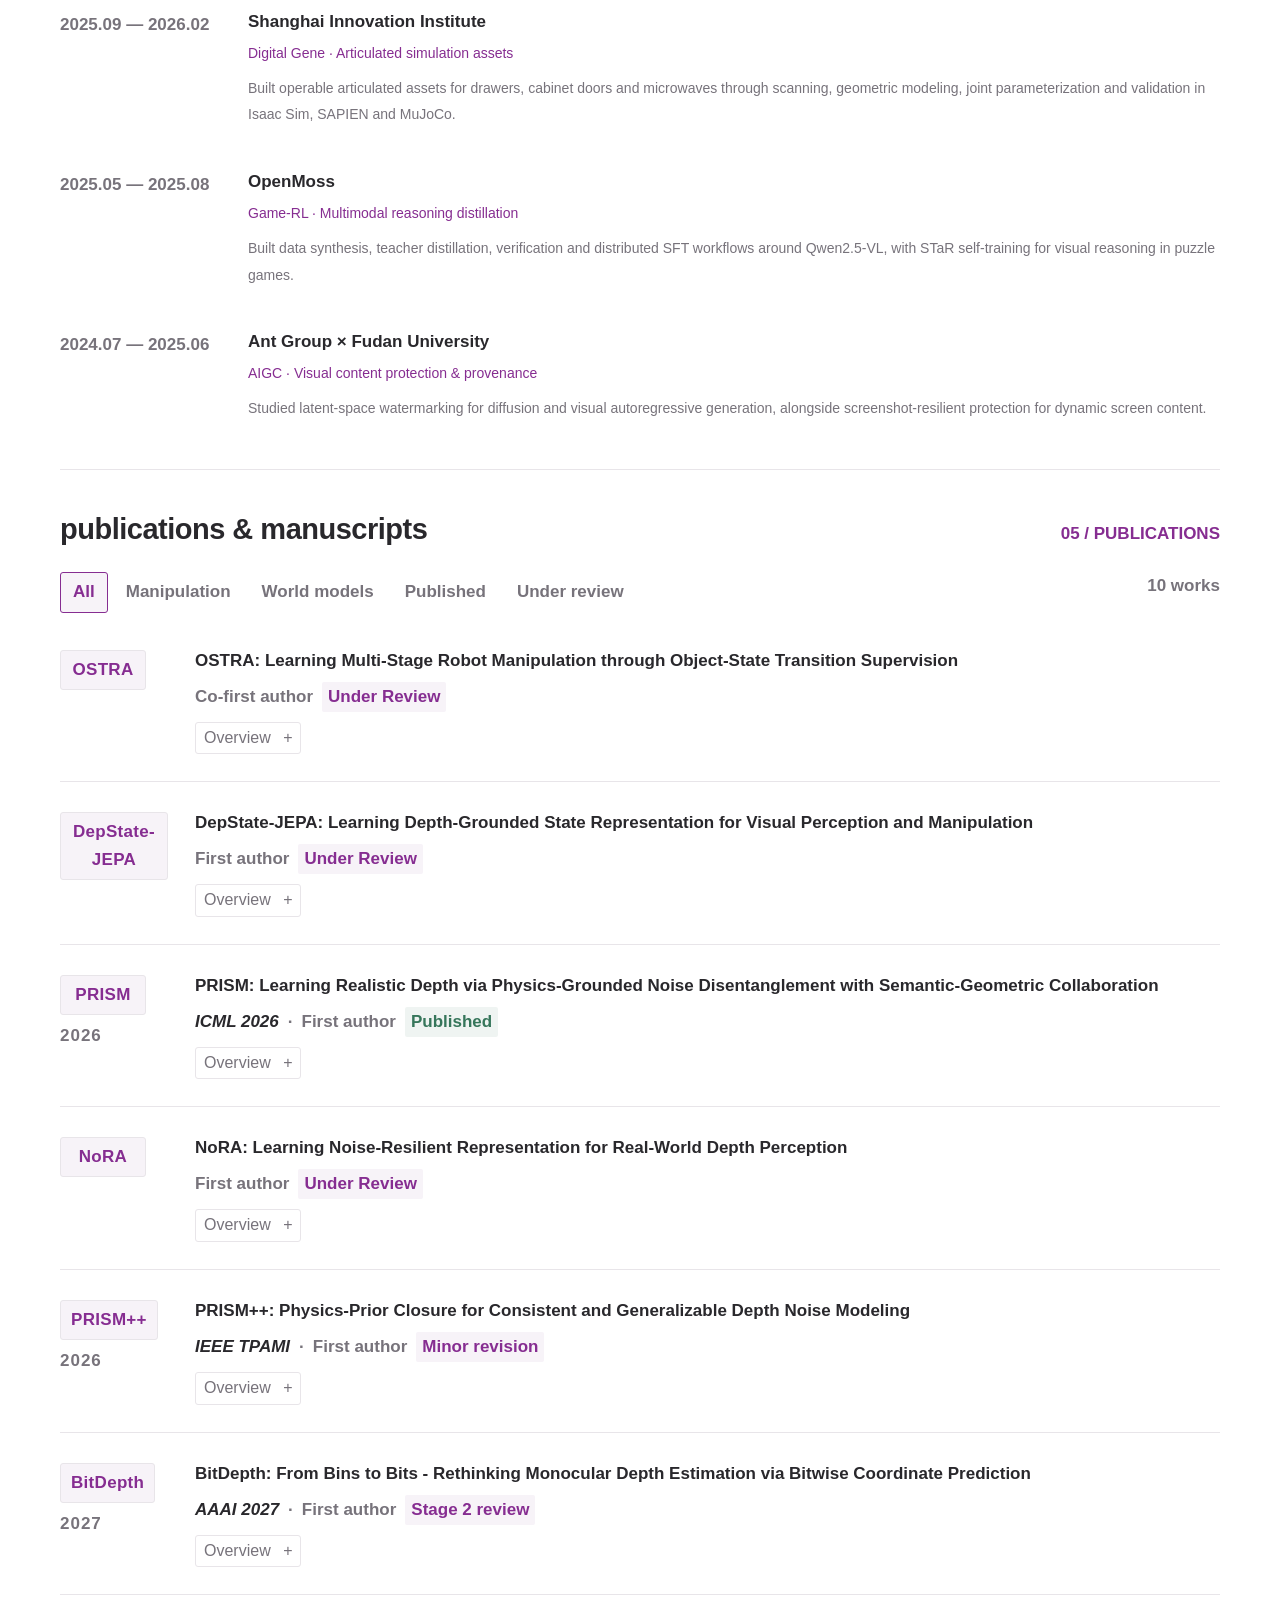
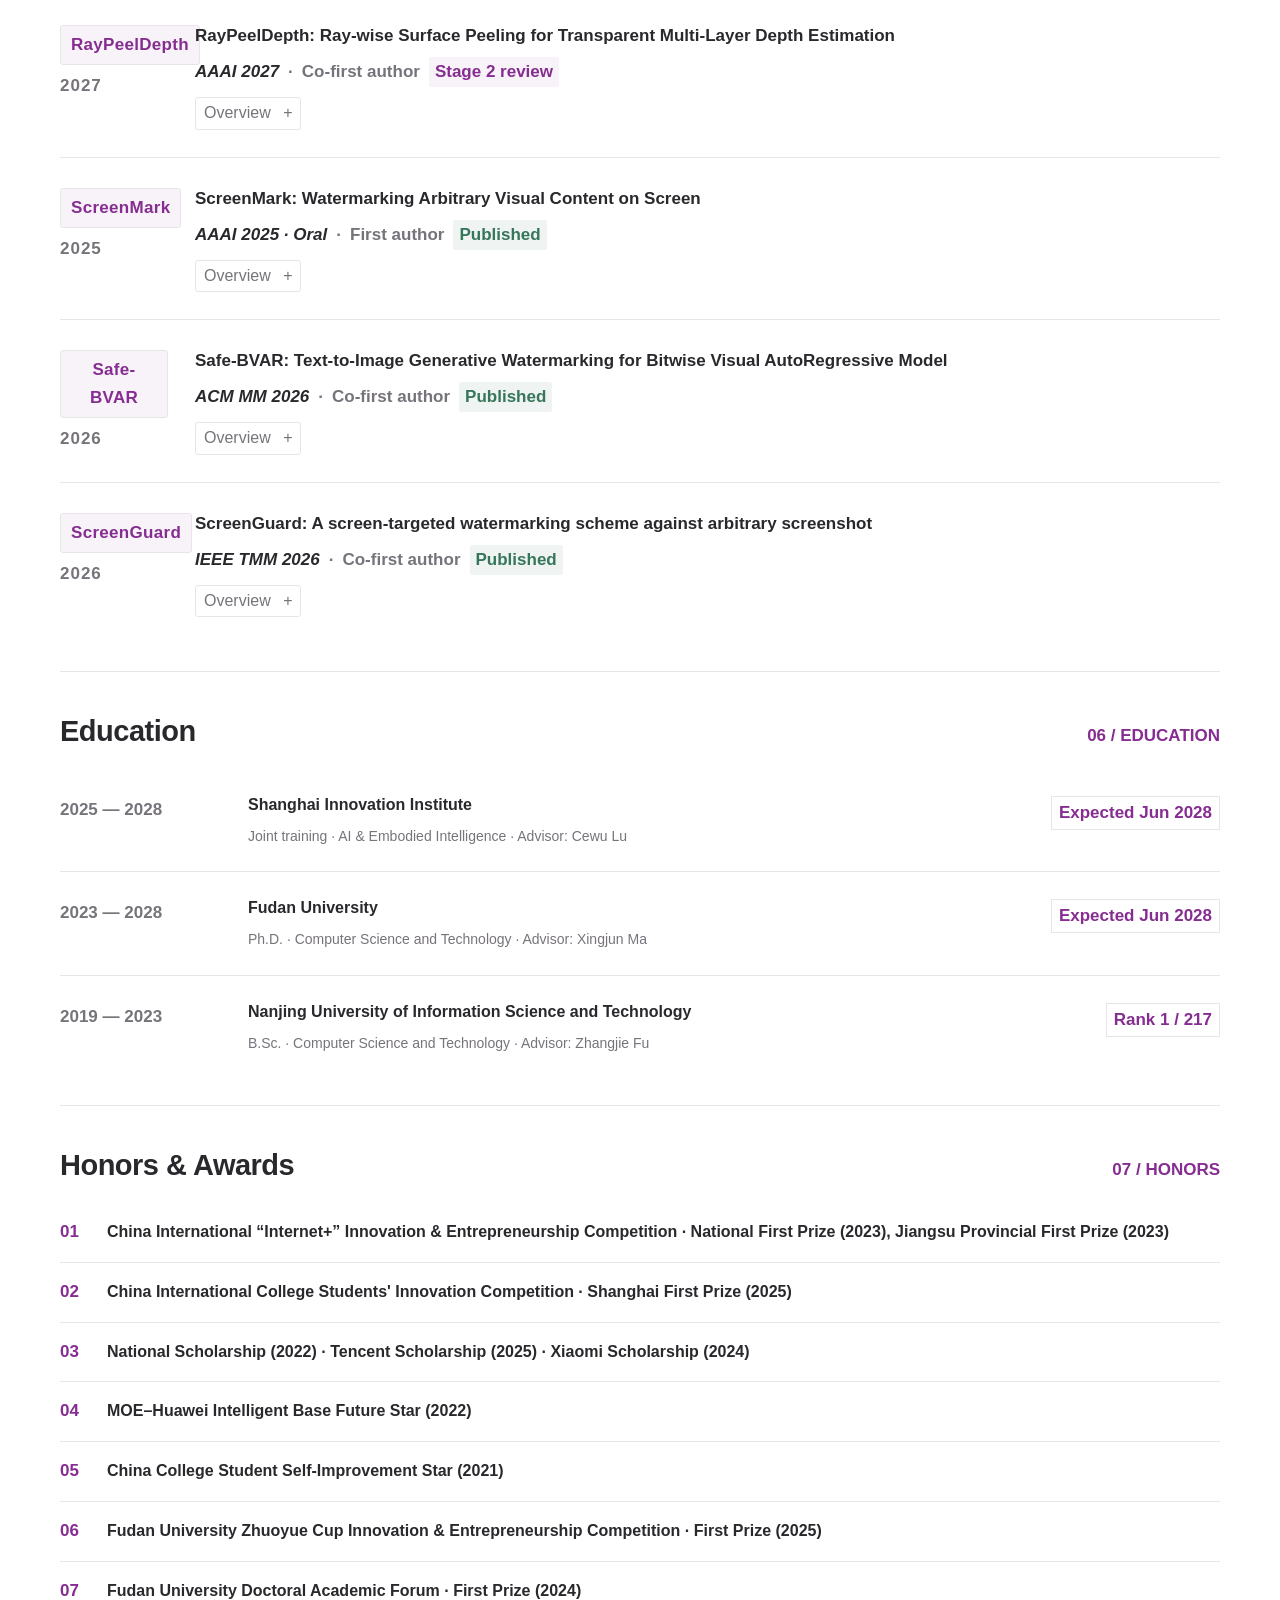
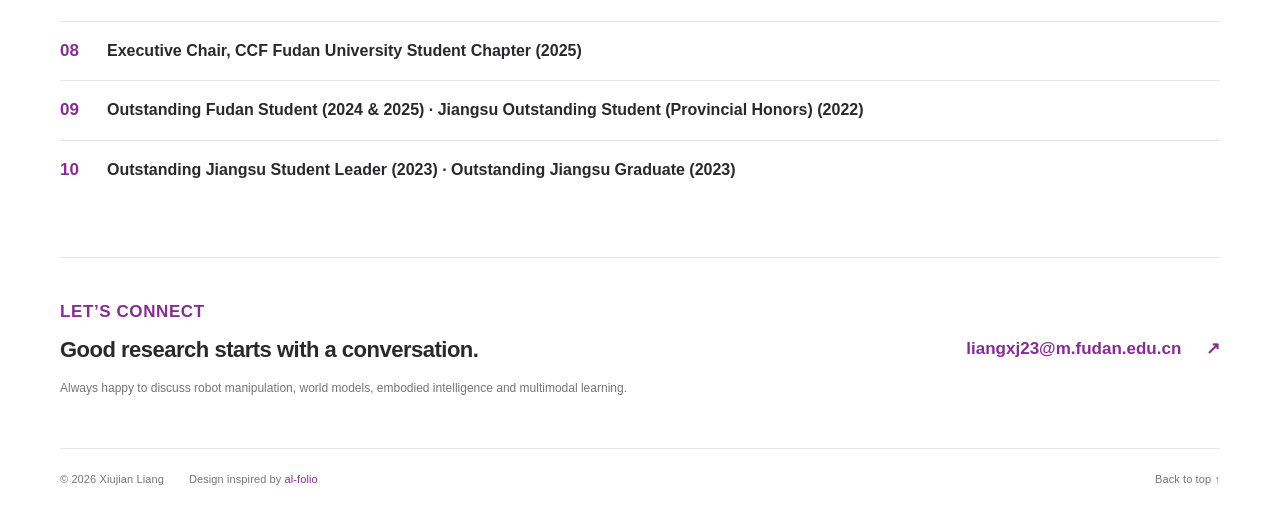
==== commit 602baff0: "Replace profile photo with newly supplied portrait" ====
--- a/index.html
+++ b/index.html
@@ -1,8 +1,8 @@
 <!doctype html>
-<html lang="en"><head><meta charset="UTF-8"><meta name="viewport" content="width=device-width, initial-scale=1"><meta name="description" content="梁秀健，复旦大学计算机科学与技术直博生、上海创智学院联合培养。研究可靠机器人感知、几何约束世界模型与机器人学习，聚焦真实操作、动作条件状态预测及 Sim-to-Real。"><meta name="theme-color" content="#ffffff"><title>梁秀健 · Xiujian Liang</title><link rel="icon" href="assets/favicon.svg" type="image/svg+xml"><link rel="stylesheet" href="style.css"><script>try{if(localStorage.getItem('theme')==='dark')document.documentElement.dataset.theme='dark'}catch(e){}</script><script src="content.js?v=20261020" defer></script><script src="app.js?v=20261020" defer></script><link rel="canonical" href="https://shawnleung-sii.github.io/"><meta property="og:type" content="website"><meta property="og:title" content="Xiujian Liang · Robotic Perception, World Models & Manipulation"><meta property="og:description" content="梁秀健 | Reliable Robotic Perception · Geometry-Grounded World Models · Robot Learning.Fudan University · Shanghai Innovation Institute."><meta property="og:url" content="https://shawnleung-sii.github.io/"><meta property="og:image" content="https://shawnleung-sii.github.io/assets/portrait.png"></head>
+<html lang="en"><head><meta charset="UTF-8"><meta name="viewport" content="width=device-width, initial-scale=1"><meta name="description" content="梁秀健，复旦大学计算机科学与技术直博生、上海创智学院联合培养。研究可靠机器人感知、几何约束世界模型与机器人学习，聚焦真实操作、动作条件状态预测及 Sim-to-Real。"><meta name="theme-color" content="#ffffff"><title>梁秀健 · Xiujian Liang</title><link rel="icon" href="assets/favicon.svg" type="image/svg+xml"><link rel="stylesheet" href="style.css"><script>try{if(localStorage.getItem('theme')==='dark')document.documentElement.dataset.theme='dark'}catch(e){}</script><script src="content.js?v=20261020" defer></script><script src="app.js?v=20261020" defer></script><link rel="canonical" href="https://shawnleung-sii.github.io/"><meta property="og:type" content="website"><meta property="og:title" content="Xiujian Liang · Robotic Perception, World Models & Manipulation"><meta property="og:description" content="梁秀健 | Reliable Robotic Perception · Geometry-Grounded World Models · Robot Learning.Fudan University · Shanghai Innovation Institute."><meta property="og:url" content="https://shawnleung-sii.github.io/"><meta property="og:image" content="https://shawnleung-sii.github.io/assets/portrait-20261020.jpg"></head>
 <body><a class="skip-link" href="#main" data-zh="跳转到正文" data-en="Skip to content">跳转到正文</a>
 <header class="header"><div class="nav-wrap"><a class="brand" href="#about">Shawn <strong>Leung</strong><span class="brand-dot">.</span></a><nav id="navigation" aria-label="主导航"><a href="#about" class="active" data-zh="关于" data-en="About">关于</a><a href="#featured" data-zh="精选研究" data-en="Selected Works">精选研究</a><a href="#research" data-zh="方向" data-en="Research Focus">方向</a><a href="#current" data-zh="当前探索" data-en="Current Research">当前探索</a><a href="#experience" data-zh="经历" data-en="Experience">经历</a><a href="#publications" data-zh="论文" data-en="Publications">论文</a><a href="#education" data-zh="教育" data-en="Education">教育</a></nav><div class="nav-tools"><button id="language" aria-label="Switch to English">EN</button><button id="theme" class="icon-button" aria-label="切换深色模式"><svg width="19" height="19" viewBox="0 0 24 24" fill="none" stroke="currentColor" stroke-width="1.6"><path d="M20.5 14A8.5 8.5 0 0 1 10 3.5 8.5 8.5 0 1 0 20.5 14Z"/></svg></button><button id="menu" class="icon-button menu-button" aria-label="展开导航" aria-expanded="false"><svg width="20" height="20" viewBox="0 0 24 24" fill="none" stroke="currentColor" stroke-width="1.6"><path d="M4 6h16M4 12h16M4 18h16"/></svg></button></div></div></header>
-<main id="main"><section id="about" class="about"><div class="intro"><p class="eyebrow">EMBODIED AI · WORLD MODELS · ROBOT MANIPULATION</p><h1><span>Xiujian</span> <strong>Liang</strong><span class="chinese-name">梁秀健</span></h1><p class="affiliation" data-zh="复旦大学 · 上海创智学院" data-en="Fudan University · Shanghai Innovation Institute">复旦大学 · 上海创智学院</p><p class="role" data-zh="计算机科学与技术直博生 / 上海" data-en="Ph.D. student in Computer Science / Shanghai">计算机科学与技术直博生 / 上海</p><p class="research-headline" data-zh="可靠机器人感知 · 几何约束世界模型 · 机器人学习与操作" data-en="Reliable Robotic Perception · Geometry-Grounded World Models · Robot Learning & Manipulation">机器人操作 · 世界模型 · 具身学习</p><div class="bio"><p class="bio-paragraph"><span class="bio-language bio-zh">我是 <a href="https://www.fudan.edu.cn/" target="_blank" rel="noopener noreferrer"><strong>复旦大学（Fudan University）</strong></a>计算机科学与技术直博生，在 <a href="https://www.sii.edu.cn/" target="_blank" rel="noopener noreferrer"><strong>上海创智学院（Shanghai Innovation Institute, SII）</strong></a> 联合培养，现由 <a href="https://www.sii.edu.cn/2026/0529/c94a1058/page.htm" target="_blank" rel="noopener noreferrer"><strong>卢策吾教授</strong></a> 指导。我的研究聚焦 <strong>可靠机器人感知、几何约束世界模型与机器人操作学习</strong>，连接真实场景中的 Sim-to-Real 感知、空间状态表征和动作条件动态预测，探索如何让机器人理解物理环境并可靠地预测动作后果。目前，我正在进一步研究显式三维几何与可学习动态潜变量相结合的 <strong>Geometry-Grounded World-Action Models</strong>，面向物理交互预测、机器人决策与操作泛化。</span><span class="bio-language bio-en">I am a Computer Science Ph.D. student at <a href="https://www.fudan.edu.cn/" target="_blank" rel="noopener noreferrer"><strong>Fudan University</strong></a>, jointly trained at the <a href="https://www.sii.edu.cn/" target="_blank" rel="noopener noreferrer"><strong>Shanghai Innovation Institute (SII)</strong></a>, advised by <a href="https://www.sii.edu.cn/2026/0529/c94a1058/page.htm" target="_blank" rel="noopener noreferrer"><strong>Prof. Cewu Lu</strong></a>. My research centers on <strong>Reliable Robotic Perception, Geometry-Grounded World Models, and Robot Learning for Manipulation</strong>, connecting sim-to-real sensing, spatial state representations, and action-conditioned dynamics to help robots anticipate the consequences of physical interaction. I am currently exploring <strong>Geometry-Grounded World-Action Models</strong> that combine explicit 3D geometry with learned latent dynamics for reliable action evaluation, planning, and generalization.</span></p></div><div class="contact-links"><a href="mailto:liangxj23@m.fudan.edu.cn"><span aria-hidden="true">↗</span> Email</a><a href="https://github.com/ShawnLeung-SII" target="_blank" rel="noopener noreferrer"><span aria-hidden="true">↗</span> GitHub</a><a href="#featured" data-zh="精选工作 ↗" data-en="Selected work ↗">精选工作 ↗</a><a href="cv.html" target="_blank" rel="noopener" data-zh="简历 ↗" data-en="Curriculum vitae ↗">简历 ↗</a></div></div><aside class="profile"><div class="portrait-frame"><img src="assets/portrait-original-upscaled.webp" width="560" height="744" alt="梁秀健个人照片" fetchpriority="high"></div><div class="profile-caption"><span class="location-dot"></span>Shanghai, China</div><p class="profile-motto"><span>Learning to model the world.</span><span>Learning to act within it.</span></p></aside><div class="profile-motto-mobile" aria-hidden="true"><span>Learning to model the world.</span><span>Learning to act within it.</span></div></section><section id="featured" class="featured-section"><div class="section-heading"><h2 data-zh="精选研究" data-en="Selected Research">精选研究</h2><span class="section-index">01 / SELECTED WORK</span></div><p class="section-lead" data-zh="从可靠真实感知，到动作条件世界状态预测与机器人操作。" data-en="From reliable real-world perception to predictive world states and robotic action.">从可靠真实感知，到动作条件世界状态预测与机器人操作。</p><div class="featured-grid">
+<main id="main"><section id="about" class="about"><div class="intro"><p class="eyebrow">EMBODIED AI · WORLD MODELS · ROBOT MANIPULATION</p><h1><span>Xiujian</span> <strong>Liang</strong><span class="chinese-name">梁秀健</span></h1><p class="affiliation" data-zh="复旦大学 · 上海创智学院" data-en="Fudan University · Shanghai Innovation Institute">复旦大学 · 上海创智学院</p><p class="role" data-zh="计算机科学与技术直博生 / 上海" data-en="Ph.D. student in Computer Science / Shanghai">计算机科学与技术直博生 / 上海</p><p class="research-headline" data-zh="可靠机器人感知 · 几何约束世界模型 · 机器人学习与操作" data-en="Reliable Robotic Perception · Geometry-Grounded World Models · Robot Learning & Manipulation">机器人操作 · 世界模型 · 具身学习</p><div class="bio"><p class="bio-paragraph"><span class="bio-language bio-zh">我是 <a href="https://www.fudan.edu.cn/" target="_blank" rel="noopener noreferrer"><strong>复旦大学（Fudan University）</strong></a>计算机科学与技术直博生，在 <a href="https://www.sii.edu.cn/" target="_blank" rel="noopener noreferrer"><strong>上海创智学院（Shanghai Innovation Institute, SII）</strong></a> 联合培养，现由 <a href="https://www.sii.edu.cn/2026/0529/c94a1058/page.htm" target="_blank" rel="noopener noreferrer"><strong>卢策吾教授</strong></a> 指导。我的研究聚焦 <strong>可靠机器人感知、几何约束世界模型与机器人操作学习</strong>，连接真实场景中的 Sim-to-Real 感知、空间状态表征和动作条件动态预测，探索如何让机器人理解物理环境并可靠地预测动作后果。目前，我正在进一步研究显式三维几何与可学习动态潜变量相结合的 <strong>Geometry-Grounded World-Action Models</strong>，面向物理交互预测、机器人决策与操作泛化。</span><span class="bio-language bio-en">I am a Computer Science Ph.D. student at <a href="https://www.fudan.edu.cn/" target="_blank" rel="noopener noreferrer"><strong>Fudan University</strong></a>, jointly trained at the <a href="https://www.sii.edu.cn/" target="_blank" rel="noopener noreferrer"><strong>Shanghai Innovation Institute (SII)</strong></a>, advised by <a href="https://www.sii.edu.cn/2026/0529/c94a1058/page.htm" target="_blank" rel="noopener noreferrer"><strong>Prof. Cewu Lu</strong></a>. My research centers on <strong>Reliable Robotic Perception, Geometry-Grounded World Models, and Robot Learning for Manipulation</strong>, connecting sim-to-real sensing, spatial state representations, and action-conditioned dynamics to help robots anticipate the consequences of physical interaction. I am currently exploring <strong>Geometry-Grounded World-Action Models</strong> that combine explicit 3D geometry with learned latent dynamics for reliable action evaluation, planning, and generalization.</span></p></div><div class="contact-links"><a href="mailto:liangxj23@m.fudan.edu.cn"><span aria-hidden="true">↗</span> Email</a><a href="https://github.com/ShawnLeung-SII" target="_blank" rel="noopener noreferrer"><span aria-hidden="true">↗</span> GitHub</a><a href="#featured" data-zh="精选工作 ↗" data-en="Selected work ↗">精选工作 ↗</a><a href="cv.html" target="_blank" rel="noopener" data-zh="简历 ↗" data-en="Curriculum vitae ↗">简历 ↗</a></div></div><aside class="profile"><div class="portrait-frame"><img src="assets/portrait-20261020.jpg" width="765" height="1024" alt="梁秀健个人照片" fetchpriority="high"></div><div class="profile-caption"><span class="location-dot"></span>Shanghai, China</div><p class="profile-motto"><span>Learning to model the world.</span><span>Learning to act within it.</span></p></aside><div class="profile-motto-mobile" aria-hidden="true"><span>Learning to model the world.</span><span>Learning to act within it.</span></div></section><section id="featured" class="featured-section"><div class="section-heading"><h2 data-zh="精选研究" data-en="Selected Research">精选研究</h2><span class="section-index">01 / SELECTED WORK</span></div><p class="section-lead" data-zh="从可靠真实感知，到动作条件世界状态预测与机器人操作。" data-en="From reliable real-world perception to predictive world states and robotic action.">从可靠真实感知，到动作条件世界状态预测与机器人操作。</p><div class="featured-grid">
 <article class="featured-card"><a class="featured-figure-link featured-paper-link" href="assets/depstate-figure1.webp" target="_blank" rel="noopener noreferrer" aria-label="View high-resolution DepState-JEPA paper figure"><img class="featured-visual featured-paper-image" src="assets/depstate-figure1.webp" width="1803" height="695" alt="DepState-JEPA Figure 1: RGB-D spatial state construction, action-conditioned predictions and sim-to-real robotic manipulation" loading="lazy" decoding="async"></a><div class="featured-body"><span class="featured-kicker">WORLD MODEL · ACTION-CONDITIONED DYNAMICS</span><h3>DepState-JEPA</h3><span class="featured-status" data-zh="第一作者 · Under Review" data-en="First Author · Under Review">第一作者 · Under Review</span><p data-zh="面向机器人操作的几何约束预测状态：融合 RGB-D 与公制三维坐标，学习共享世界状态，预测动作引起的视觉特征、机器人状态和物体运动，并用于规划。" data-en="A geometry-grounded predictive state for manipulation: combining RGB-D and metric 3D coordinates to forecast action-conditioned visual features, robot states, and object motion for planning.">面向机器人操作的几何约束预测状态：融合 RGB-D 与公制三维坐标，学习共享世界状态，预测动作引起的视觉特征、机器人状态和物体运动，并用于规划。</p><div class="featured-resource-links" aria-label="Research links"><span class="resource-link-placeholder" title="arXiv link will be added when available" aria-label="arXiv, coming soon">arXiv<small>Coming soon</small></span><span class="resource-link-placeholder" title="Project Page link will be added when available" aria-label="Project Page, coming soon">Project Page<small>Coming soon</small></span></div></div></article>
 <article class="featured-card"><a class="featured-figure-link" href="https://shawnleung-sii.github.io/prism-icml2026/" target="_blank" rel="noopener noreferrer" aria-label="Open PRISM project page"><img class="featured-visual featured-prism-image" src="https://raw.githubusercontent.com/ShawnLeung-SII/prism-icml2026/codex/website/images/Application.webp" loading="lazy" width="2048" height="865" alt="PRISM Figure 3: Simulated demonstrations, offline sensor-depth enhancement, depth-aware policy learning and real-world manipulation"></a><div class="featured-body"><span class="featured-kicker">RELIABLE PERCEPTION · SIM-TO-REAL</span><h3>PRISM</h3><span class="featured-status" data-zh="第一作者 · ICML 2026 已发表" data-en="First Author · ICML 2026">第一作者 · ICML 2026 已发表</span><p data-zh="弥合仿真与真实机器人的感知差异：基于物理机制生成真实传感器噪声，让在仿真中训练的操作策略更稳健地迁移至真实环境。" data-en="Bridging the sim-to-real perception gap with physics-grounded sensor modeling to help simulation-trained manipulation policies transfer to physical robots.">弥合仿真与真实机器人的感知差异：基于物理机制生成真实传感器噪声，让在仿真中训练的操作策略更稳健地迁移至真实环境。</p><div class="featured-resource-links" aria-label="Research links"><span class="resource-link-placeholder" title="arXiv link will be added when available" aria-label="arXiv, coming soon">arXiv<small>Coming soon</small></span><a class="resource-link-live" href="https://shawnleung-sii.github.io/prism-icml2026/" target="_blank" rel="noopener noreferrer">Project Page <span aria-hidden="true">↗</span></a><a class="resource-link-live" href="https://openreview.net/forum?id=AnofTirXgv" target="_blank" rel="noopener noreferrer">Proceedings <span aria-hidden="true">↗</span></a></div></div></article>
 <article class="featured-card"><a class="featured-figure-link featured-paper-link" href="assets/ostra-figure1.webp" target="_blank" rel="noopener noreferrer" aria-label="View high-resolution OSTRA paper figure"><img class="featured-visual featured-paper-image" src="assets/ostra-figure1.webp" width="1803" height="613" alt="OSTRA Figure 1: object-state transitions, staged action generation and real-world robot manipulation" loading="lazy" decoding="async"></a><div class="featured-body"><span class="featured-kicker">OBJECT STATES · ROBOT ACTION GENERATION</span><h3>OSTRA</h3><span class="featured-status" data-zh="共同第一作者（排序第二） · Under Review" data-en="Co-first Author (Second-listed) · Under Review">共同第一作者（排序第二） · Under Review</span><p data-zh="将物体的历史与未来状态转移显式连接到机器人动作：通过对象状态图、TCP 子目标与连续动作的分阶段预测支持长时程操作。" data-en="Connecting object-state transitions with executable robot actions through structured object histories, future object states, TCP subgoals, and continuous action prediction.">将物体的历史与未来状态转移显式连接到机器人动作：通过对象状态图、TCP 子目标与连续动作的分阶段预测支持长时程操作。</p><div class="featured-resource-links" aria-label="Research links"><span class="resource-link-placeholder" title="arXiv link will be added when available" aria-label="arXiv, coming soon">arXiv<small>Coming soon</small></span><span class="resource-link-placeholder" title="Project Page link will be added when available" aria-label="Project Page, coming soon">Project Page<small>Coming soon</small></span></div></div></article>
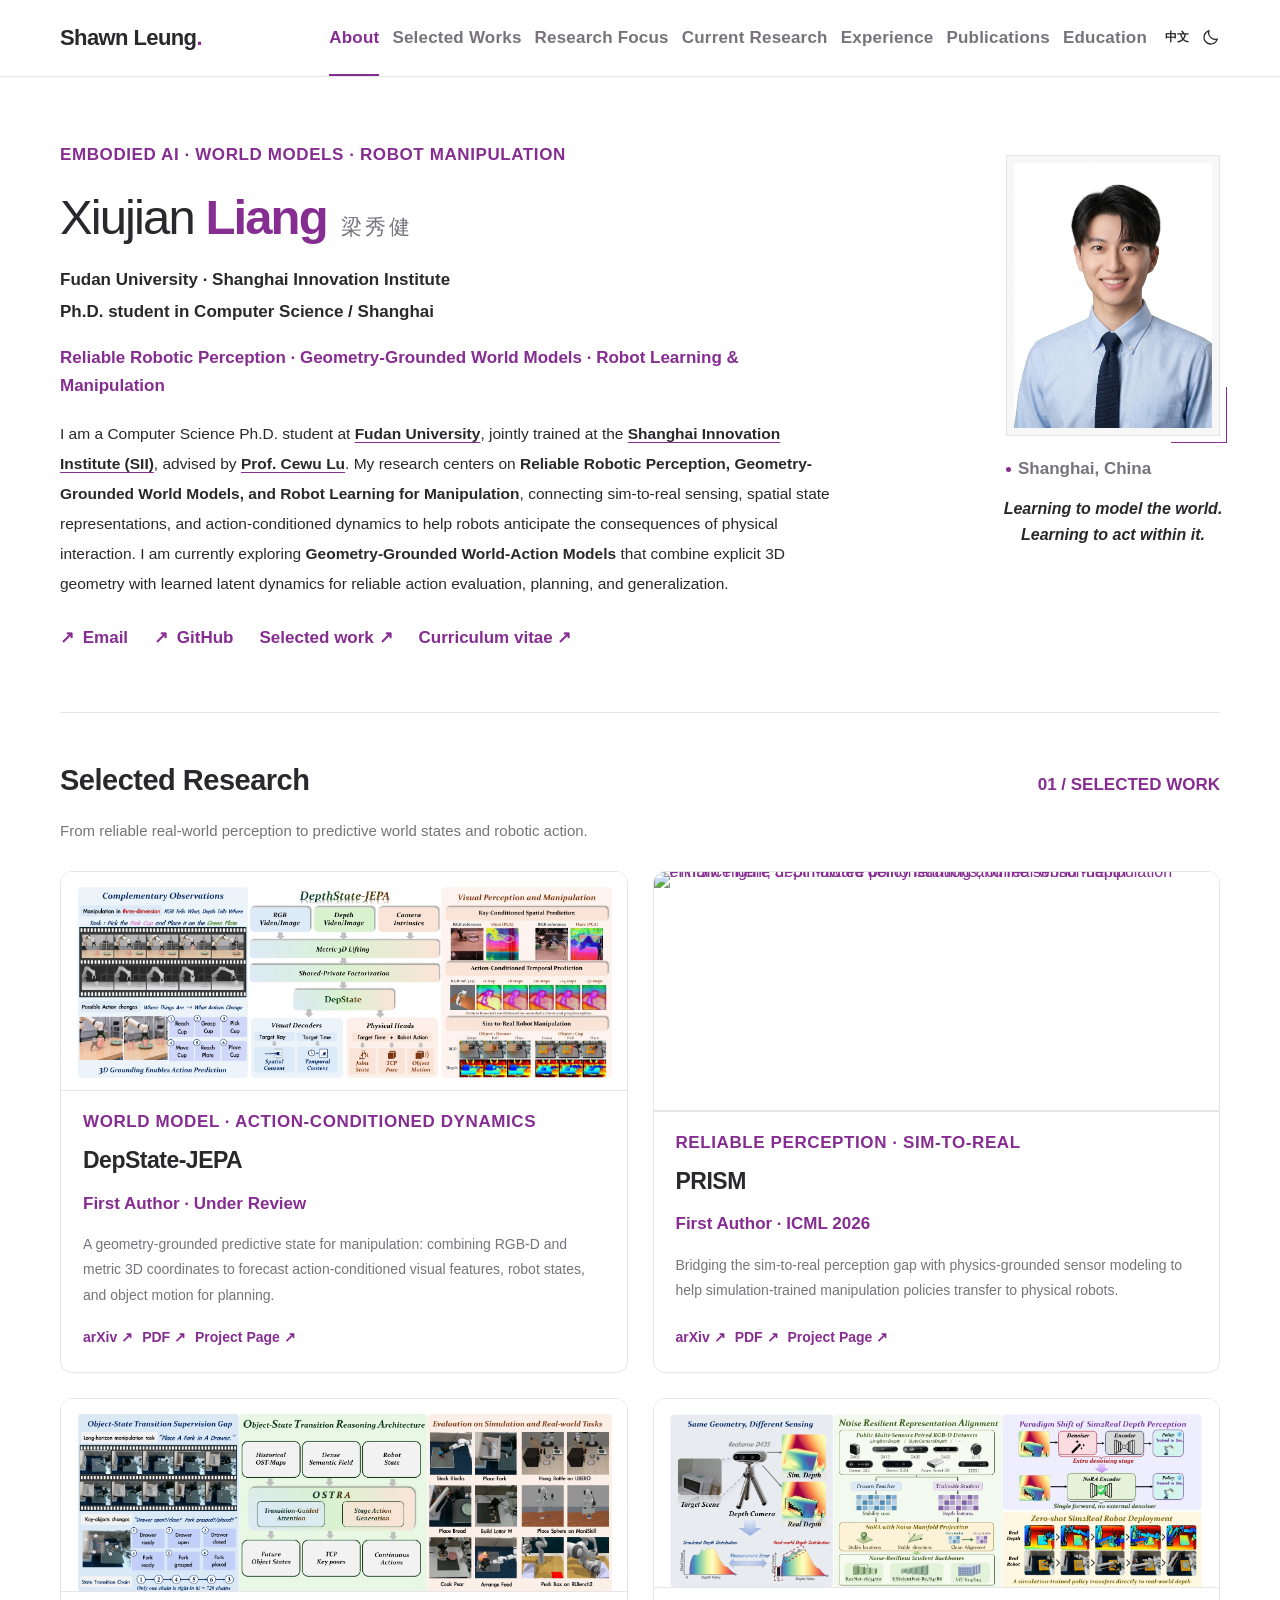
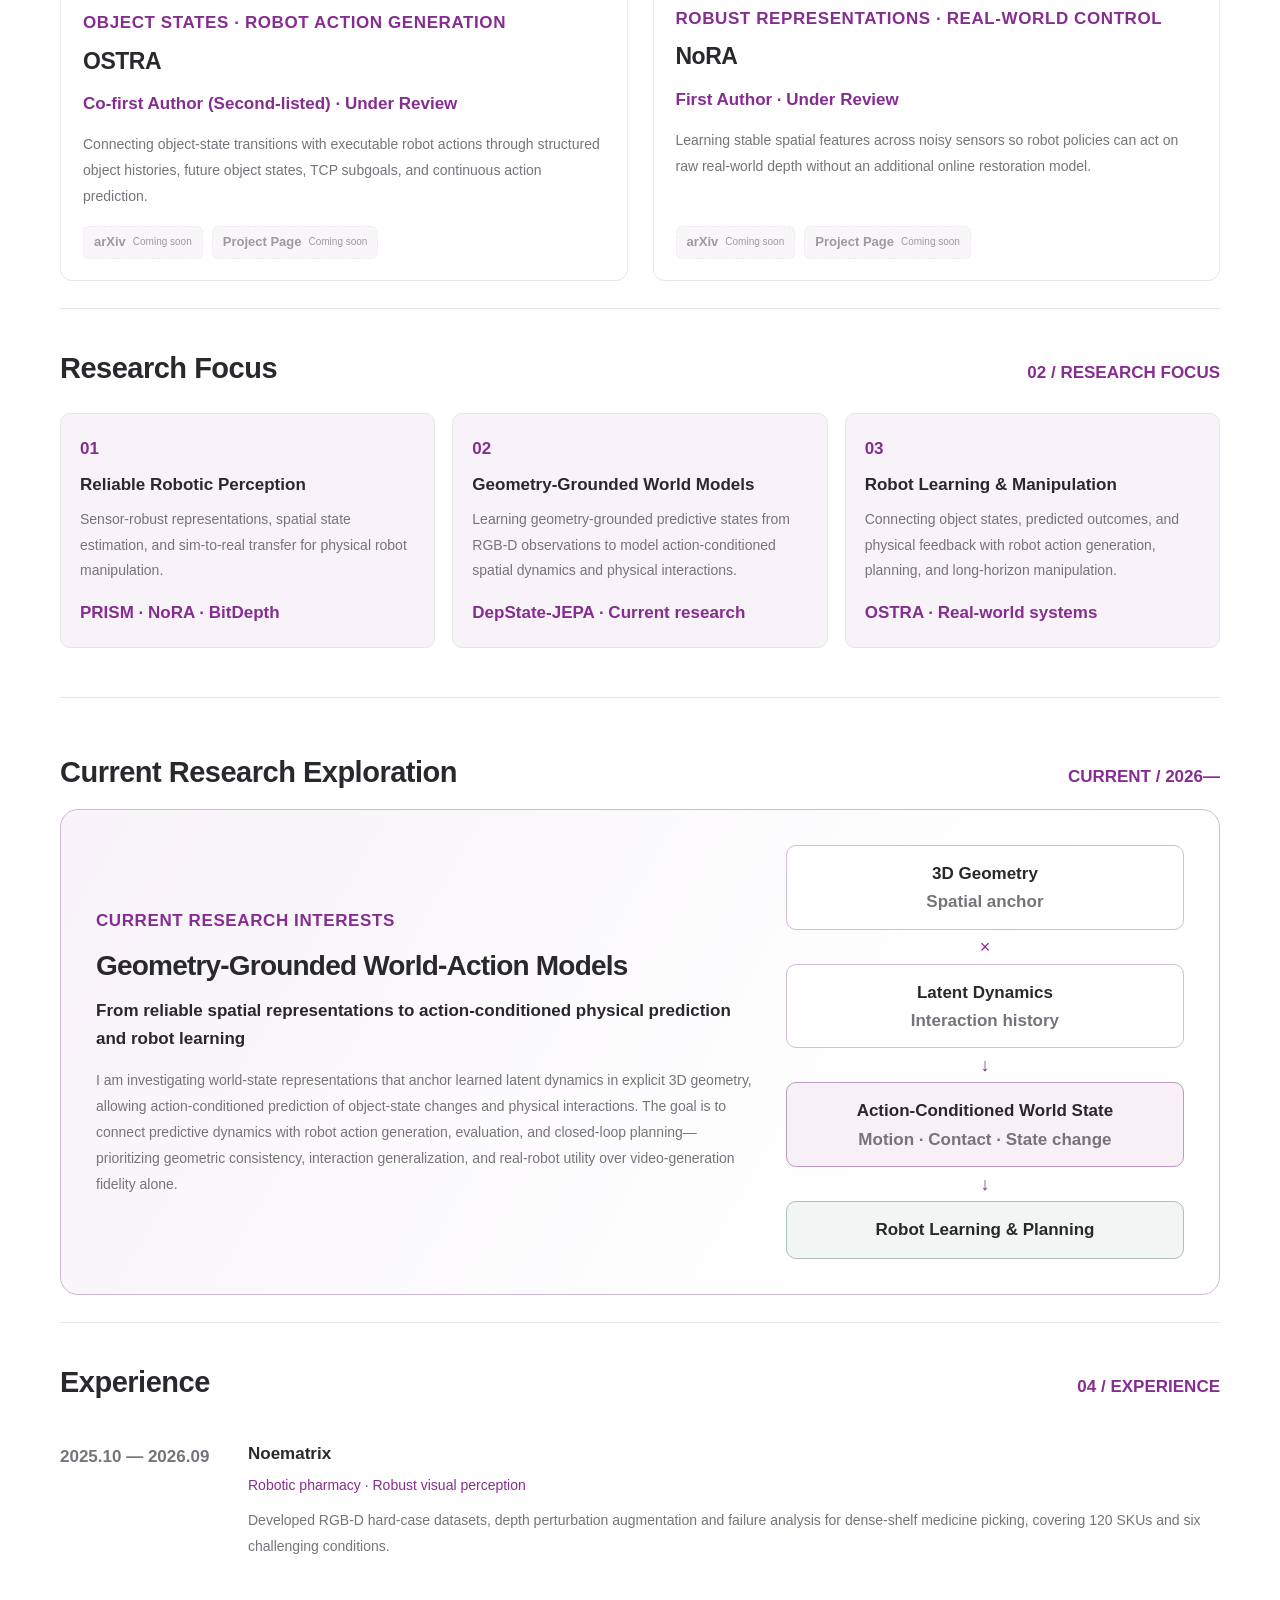
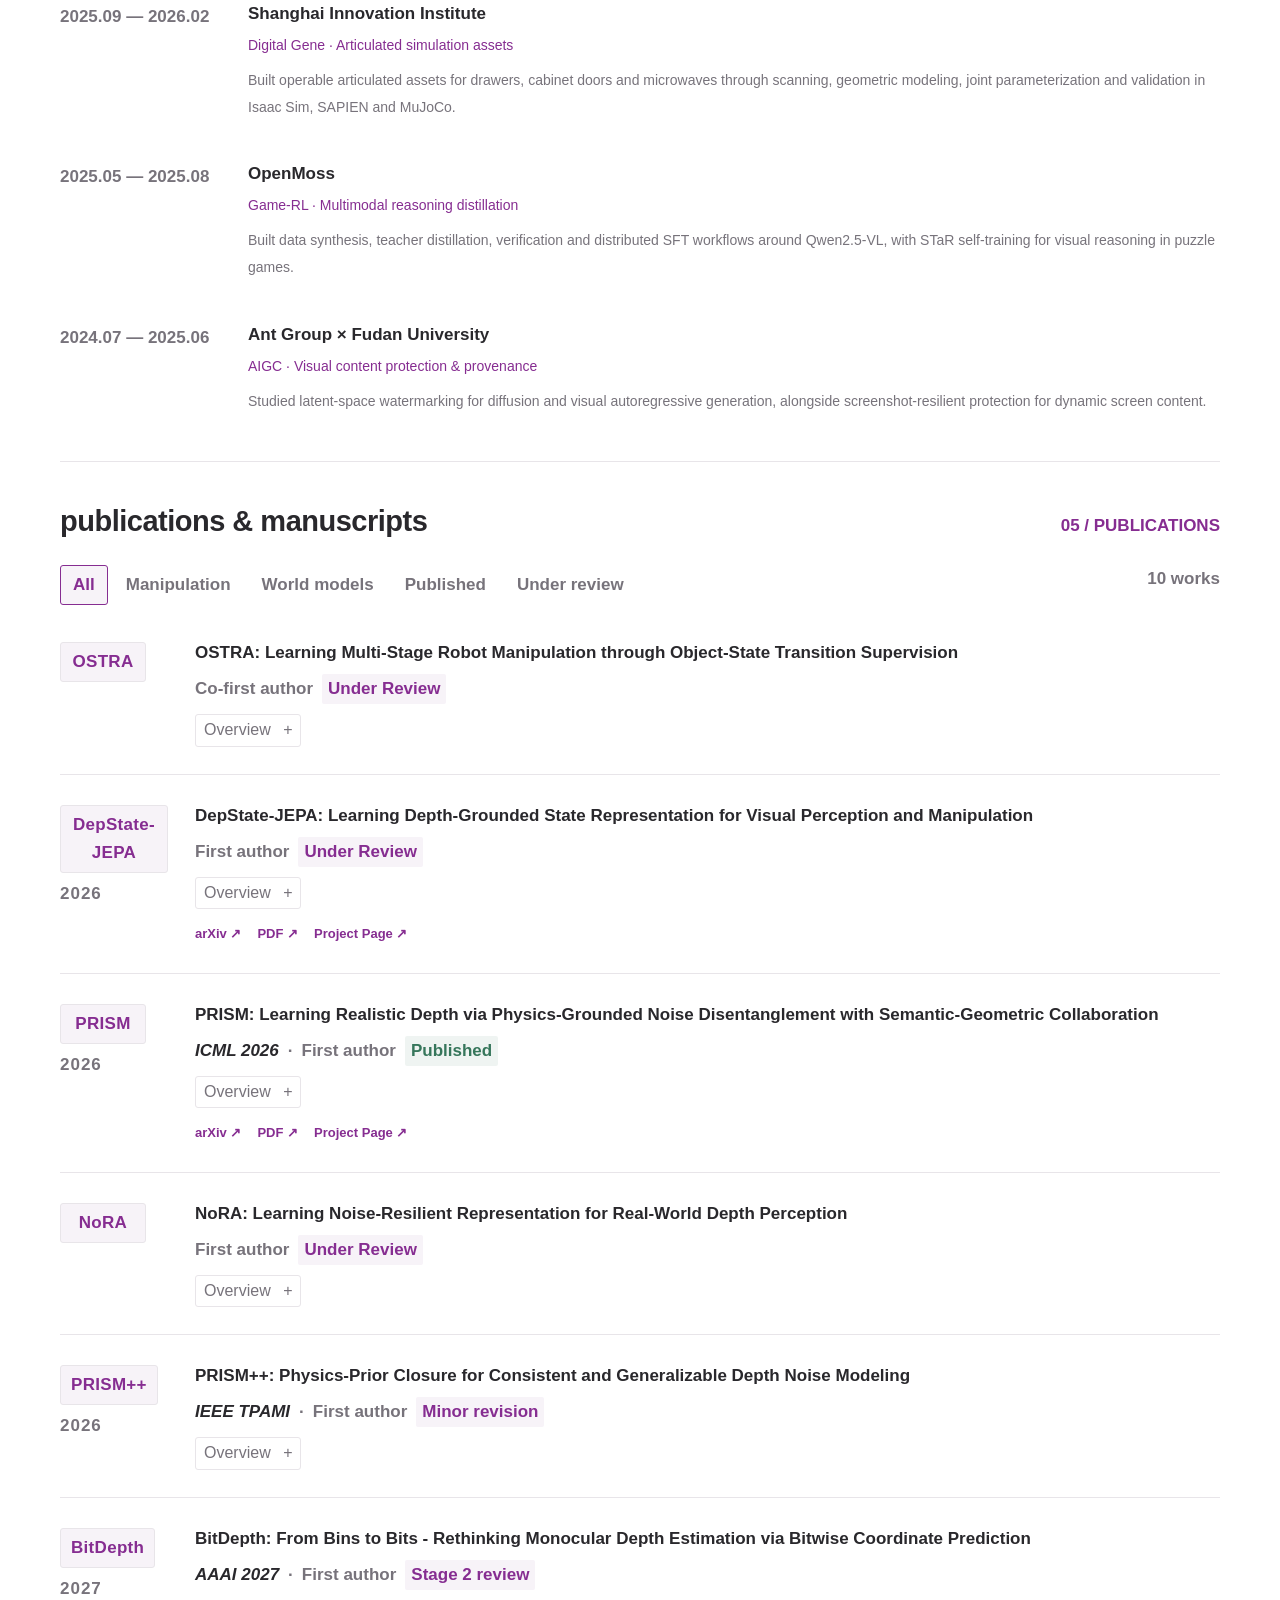
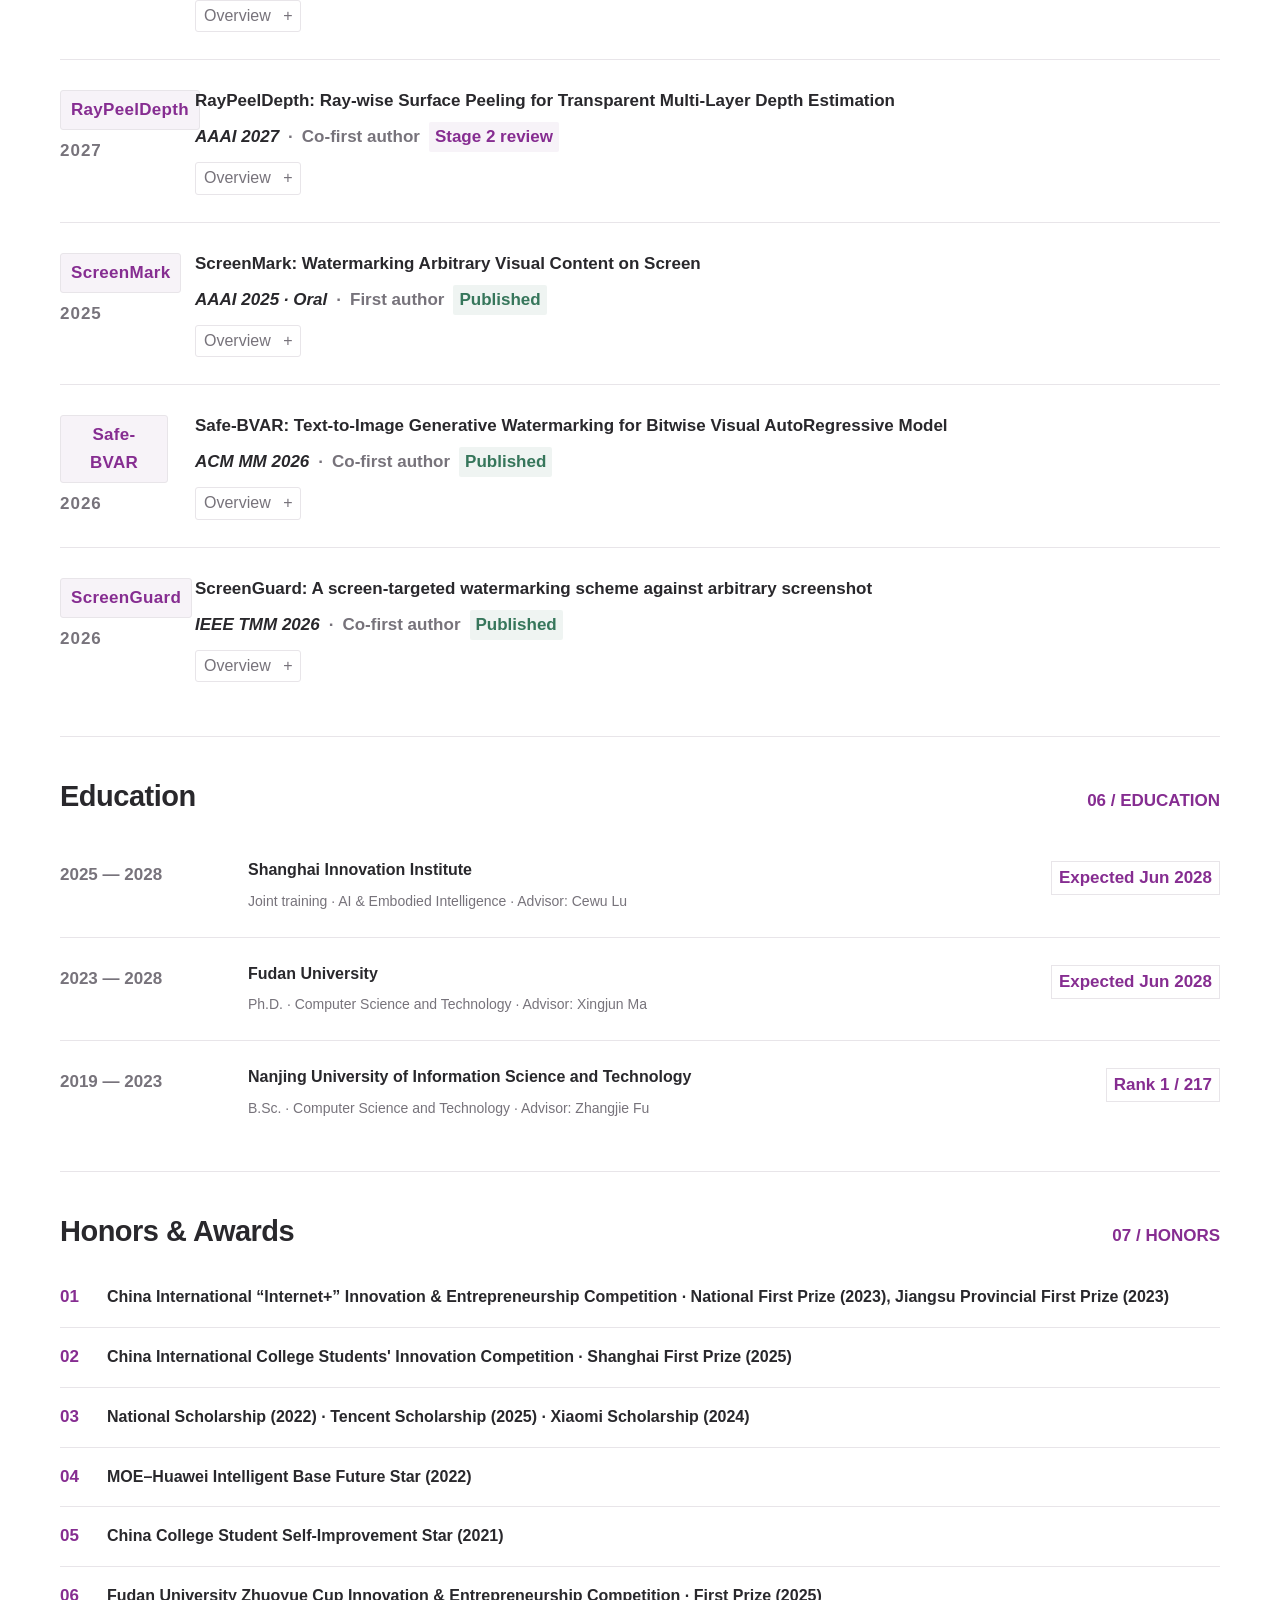
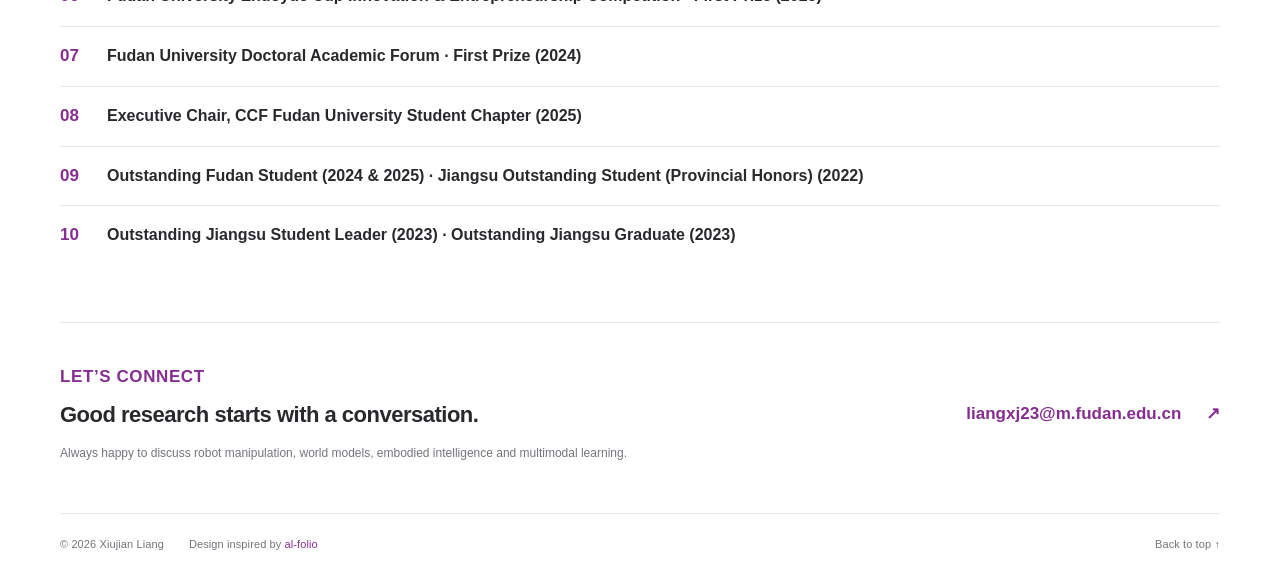
==== commit c0c6759f: "Add released arXiv and project links to research cards and publications" ====
--- a/index.html
+++ b/index.html
@@ -1,10 +1,10 @@
 <!doctype html>
-<html lang="en"><head><meta charset="UTF-8"><meta name="viewport" content="width=device-width, initial-scale=1"><meta name="description" content="梁秀健，复旦大学计算机科学与技术直博生、上海创智学院联合培养。研究可靠机器人感知、几何约束世界模型与机器人学习，聚焦真实操作、动作条件状态预测及 Sim-to-Real。"><meta name="theme-color" content="#ffffff"><title>梁秀健 · Xiujian Liang</title><link rel="icon" href="assets/favicon.svg" type="image/svg+xml"><link rel="stylesheet" href="style.css"><script>try{if(localStorage.getItem('theme')==='dark')document.documentElement.dataset.theme='dark'}catch(e){}</script><script src="content.js?v=20261020" defer></script><script src="app.js?v=20261020" defer></script><link rel="canonical" href="https://shawnleung-sii.github.io/"><meta property="og:type" content="website"><meta property="og:title" content="Xiujian Liang · Robotic Perception, World Models & Manipulation"><meta property="og:description" content="梁秀健 | Reliable Robotic Perception · Geometry-Grounded World Models · Robot Learning.Fudan University · Shanghai Innovation Institute."><meta property="og:url" content="https://shawnleung-sii.github.io/"><meta property="og:image" content="https://shawnleung-sii.github.io/assets/portrait-20261020.jpg"></head>
+<html lang="en"><head><meta charset="UTF-8"><meta name="viewport" content="width=device-width, initial-scale=1"><meta name="description" content="梁秀健，复旦大学计算机科学与技术直博生、上海创智学院联合培养。研究可靠机器人感知、几何约束世界模型与机器人学习，聚焦真实操作、动作条件状态预测及 Sim-to-Real。"><meta name="theme-color" content="#ffffff"><title>梁秀健 · Xiujian Liang</title><link rel="icon" href="assets/favicon.svg" type="image/svg+xml"><link rel="stylesheet" href="style.css?v=20261022"><script>try{if(localStorage.getItem('theme')==='dark')document.documentElement.dataset.theme='dark'}catch(e){}</script><script src="content.js?v=20261022" defer></script><script src="app.js?v=20261022" defer></script><link rel="canonical" href="https://shawnleung-sii.github.io/"><meta property="og:type" content="website"><meta property="og:title" content="Xiujian Liang · Robotic Perception, World Models & Manipulation"><meta property="og:description" content="梁秀健 | Reliable Robotic Perception · Geometry-Grounded World Models · Robot Learning.Fudan University · Shanghai Innovation Institute."><meta property="og:url" content="https://shawnleung-sii.github.io/"><meta property="og:image" content="https://shawnleung-sii.github.io/assets/portrait-20261020.jpg"></head>
 <body><a class="skip-link" href="#main" data-zh="跳转到正文" data-en="Skip to content">跳转到正文</a>
 <header class="header"><div class="nav-wrap"><a class="brand" href="#about">Shawn <strong>Leung</strong><span class="brand-dot">.</span></a><nav id="navigation" aria-label="主导航"><a href="#about" class="active" data-zh="关于" data-en="About">关于</a><a href="#featured" data-zh="精选研究" data-en="Selected Works">精选研究</a><a href="#research" data-zh="方向" data-en="Research Focus">方向</a><a href="#current" data-zh="当前探索" data-en="Current Research">当前探索</a><a href="#experience" data-zh="经历" data-en="Experience">经历</a><a href="#publications" data-zh="论文" data-en="Publications">论文</a><a href="#education" data-zh="教育" data-en="Education">教育</a></nav><div class="nav-tools"><button id="language" aria-label="Switch to English">EN</button><button id="theme" class="icon-button" aria-label="切换深色模式"><svg width="19" height="19" viewBox="0 0 24 24" fill="none" stroke="currentColor" stroke-width="1.6"><path d="M20.5 14A8.5 8.5 0 0 1 10 3.5 8.5 8.5 0 1 0 20.5 14Z"/></svg></button><button id="menu" class="icon-button menu-button" aria-label="展开导航" aria-expanded="false"><svg width="20" height="20" viewBox="0 0 24 24" fill="none" stroke="currentColor" stroke-width="1.6"><path d="M4 6h16M4 12h16M4 18h16"/></svg></button></div></div></header>
 <main id="main"><section id="about" class="about"><div class="intro"><p class="eyebrow">EMBODIED AI · WORLD MODELS · ROBOT MANIPULATION</p><h1><span>Xiujian</span> <strong>Liang</strong><span class="chinese-name">梁秀健</span></h1><p class="affiliation" data-zh="复旦大学 · 上海创智学院" data-en="Fudan University · Shanghai Innovation Institute">复旦大学 · 上海创智学院</p><p class="role" data-zh="计算机科学与技术直博生 / 上海" data-en="Ph.D. student in Computer Science / Shanghai">计算机科学与技术直博生 / 上海</p><p class="research-headline" data-zh="可靠机器人感知 · 几何约束世界模型 · 机器人学习与操作" data-en="Reliable Robotic Perception · Geometry-Grounded World Models · Robot Learning & Manipulation">机器人操作 · 世界模型 · 具身学习</p><div class="bio"><p class="bio-paragraph"><span class="bio-language bio-zh">我是 <a href="https://www.fudan.edu.cn/" target="_blank" rel="noopener noreferrer"><strong>复旦大学（Fudan University）</strong></a>计算机科学与技术直博生，在 <a href="https://www.sii.edu.cn/" target="_blank" rel="noopener noreferrer"><strong>上海创智学院（Shanghai Innovation Institute, SII）</strong></a> 联合培养，现由 <a href="https://www.sii.edu.cn/2026/0529/c94a1058/page.htm" target="_blank" rel="noopener noreferrer"><strong>卢策吾教授</strong></a> 指导。我的研究聚焦 <strong>可靠机器人感知、几何约束世界模型与机器人操作学习</strong>，连接真实场景中的 Sim-to-Real 感知、空间状态表征和动作条件动态预测，探索如何让机器人理解物理环境并可靠地预测动作后果。目前，我正在进一步研究显式三维几何与可学习动态潜变量相结合的 <strong>Geometry-Grounded World-Action Models</strong>，面向物理交互预测、机器人决策与操作泛化。</span><span class="bio-language bio-en">I am a Computer Science Ph.D. student at <a href="https://www.fudan.edu.cn/" target="_blank" rel="noopener noreferrer"><strong>Fudan University</strong></a>, jointly trained at the <a href="https://www.sii.edu.cn/" target="_blank" rel="noopener noreferrer"><strong>Shanghai Innovation Institute (SII)</strong></a>, advised by <a href="https://www.sii.edu.cn/2026/0529/c94a1058/page.htm" target="_blank" rel="noopener noreferrer"><strong>Prof. Cewu Lu</strong></a>. My research centers on <strong>Reliable Robotic Perception, Geometry-Grounded World Models, and Robot Learning for Manipulation</strong>, connecting sim-to-real sensing, spatial state representations, and action-conditioned dynamics to help robots anticipate the consequences of physical interaction. I am currently exploring <strong>Geometry-Grounded World-Action Models</strong> that combine explicit 3D geometry with learned latent dynamics for reliable action evaluation, planning, and generalization.</span></p></div><div class="contact-links"><a href="mailto:liangxj23@m.fudan.edu.cn"><span aria-hidden="true">↗</span> Email</a><a href="https://github.com/ShawnLeung-SII" target="_blank" rel="noopener noreferrer"><span aria-hidden="true">↗</span> GitHub</a><a href="#featured" data-zh="精选工作 ↗" data-en="Selected work ↗">精选工作 ↗</a><a href="cv.html" target="_blank" rel="noopener" data-zh="简历 ↗" data-en="Curriculum vitae ↗">简历 ↗</a></div></div><aside class="profile"><div class="portrait-frame"><img src="assets/portrait-20261020.jpg" width="765" height="1024" alt="梁秀健个人照片" fetchpriority="high"></div><div class="profile-caption"><span class="location-dot"></span>Shanghai, China</div><p class="profile-motto"><span>Learning to model the world.</span><span>Learning to act within it.</span></p></aside><div class="profile-motto-mobile" aria-hidden="true"><span>Learning to model the world.</span><span>Learning to act within it.</span></div></section><section id="featured" class="featured-section"><div class="section-heading"><h2 data-zh="精选研究" data-en="Selected Research">精选研究</h2><span class="section-index">01 / SELECTED WORK</span></div><p class="section-lead" data-zh="从可靠真实感知，到动作条件世界状态预测与机器人操作。" data-en="From reliable real-world perception to predictive world states and robotic action.">从可靠真实感知，到动作条件世界状态预测与机器人操作。</p><div class="featured-grid">
-<article class="featured-card"><a class="featured-figure-link featured-paper-link" href="assets/depstate-figure1.webp" target="_blank" rel="noopener noreferrer" aria-label="View high-resolution DepState-JEPA paper figure"><img class="featured-visual featured-paper-image" src="assets/depstate-figure1.webp" width="1803" height="695" alt="DepState-JEPA Figure 1: RGB-D spatial state construction, action-conditioned predictions and sim-to-real robotic manipulation" loading="lazy" decoding="async"></a><div class="featured-body"><span class="featured-kicker">WORLD MODEL · ACTION-CONDITIONED DYNAMICS</span><h3>DepState-JEPA</h3><span class="featured-status" data-zh="第一作者 · Under Review" data-en="First Author · Under Review">第一作者 · Under Review</span><p data-zh="面向机器人操作的几何约束预测状态：融合 RGB-D 与公制三维坐标，学习共享世界状态，预测动作引起的视觉特征、机器人状态和物体运动，并用于规划。" data-en="A geometry-grounded predictive state for manipulation: combining RGB-D and metric 3D coordinates to forecast action-conditioned visual features, robot states, and object motion for planning.">面向机器人操作的几何约束预测状态：融合 RGB-D 与公制三维坐标，学习共享世界状态，预测动作引起的视觉特征、机器人状态和物体运动，并用于规划。</p><div class="featured-resource-links" aria-label="Research links"><span class="resource-link-placeholder" title="arXiv link will be added when available" aria-label="arXiv, coming soon">arXiv<small>Coming soon</small></span><span class="resource-link-placeholder" title="Project Page link will be added when available" aria-label="Project Page, coming soon">Project Page<small>Coming soon</small></span></div></div></article>
-<article class="featured-card"><a class="featured-figure-link" href="https://shawnleung-sii.github.io/prism-icml2026/" target="_blank" rel="noopener noreferrer" aria-label="Open PRISM project page"><img class="featured-visual featured-prism-image" src="https://raw.githubusercontent.com/ShawnLeung-SII/prism-icml2026/codex/website/images/Application.webp" loading="lazy" width="2048" height="865" alt="PRISM Figure 3: Simulated demonstrations, offline sensor-depth enhancement, depth-aware policy learning and real-world manipulation"></a><div class="featured-body"><span class="featured-kicker">RELIABLE PERCEPTION · SIM-TO-REAL</span><h3>PRISM</h3><span class="featured-status" data-zh="第一作者 · ICML 2026 已发表" data-en="First Author · ICML 2026">第一作者 · ICML 2026 已发表</span><p data-zh="弥合仿真与真实机器人的感知差异：基于物理机制生成真实传感器噪声，让在仿真中训练的操作策略更稳健地迁移至真实环境。" data-en="Bridging the sim-to-real perception gap with physics-grounded sensor modeling to help simulation-trained manipulation policies transfer to physical robots.">弥合仿真与真实机器人的感知差异：基于物理机制生成真实传感器噪声，让在仿真中训练的操作策略更稳健地迁移至真实环境。</p><div class="featured-resource-links" aria-label="Research links"><span class="resource-link-placeholder" title="arXiv link will be added when available" aria-label="arXiv, coming soon">arXiv<small>Coming soon</small></span><a class="resource-link-live" href="https://shawnleung-sii.github.io/prism-icml2026/" target="_blank" rel="noopener noreferrer">Project Page <span aria-hidden="true">↗</span></a><a class="resource-link-live" href="https://openreview.net/forum?id=AnofTirXgv" target="_blank" rel="noopener noreferrer">Proceedings <span aria-hidden="true">↗</span></a></div></div></article>
+<article class="featured-card"><a aria-label="Open DepState-JEPA project page" class="featured-figure-link featured-paper-link" href="https://shawnleung-sii.github.io/depstate-jepa/" rel="noopener noreferrer" target="_blank"><img alt="DepState-JEPA Figure 1: RGB-D spatial state construction, action-conditioned predictions and sim-to-real robotic manipulation" class="featured-visual featured-paper-image" decoding="async" height="695" loading="lazy" src="assets/depstate-figure1.webp" width="1803"/></a><div class="featured-body"><span class="featured-kicker">WORLD MODEL · ACTION-CONDITIONED DYNAMICS</span><h3>DepState-JEPA</h3><span class="featured-status" data-en="First Author · Under Review" data-zh="第一作者 · Under Review">第一作者 · Under Review</span><p data-en="A geometry-grounded predictive state for manipulation: combining RGB-D and metric 3D coordinates to forecast action-conditioned visual features, robot states, and object motion for planning." data-zh="面向机器人操作的几何约束预测状态：融合 RGB-D 与公制三维坐标，学习共享世界状态，预测动作引起的视觉特征、机器人状态和物体运动，并用于规划。">面向机器人操作的几何约束预测状态：融合 RGB-D 与公制三维坐标，学习共享世界状态，预测动作引起的视觉特征、机器人状态和物体运动，并用于规划。</p><div aria-label="Research links" class="featured-resource-links"><a aria-label="DepState-JEPA arXiv" href="https://arxiv.org/abs/2610.29246" rel="noopener noreferrer" target="_blank">arXiv ↗</a><a aria-label="DepState-JEPA PDF" href="https://arxiv.org/pdf/2610.29246" rel="noopener noreferrer" target="_blank">PDF ↗</a><a aria-label="DepState-JEPA Project Page" href="https://shawnleung-sii.github.io/depstate-jepa/" rel="noopener noreferrer" target="_blank">Project Page ↗</a></div></div></article>
+<article class="featured-card"><a aria-label="Open PRISM project page" class="featured-figure-link" href="https://shawnleung-sii.github.io/prism-icml2026/" rel="noopener noreferrer" target="_blank"><img alt="PRISM Figure 3: Simulated demonstrations, offline sensor-depth enhancement, depth-aware policy learning and real-world manipulation" class="featured-visual featured-prism-image" height="865" loading="lazy" src="https://raw.githubusercontent.com/ShawnLeung-SII/prism-icml2026/codex/website/images/Application.webp" width="2048"/></a><div class="featured-body"><span class="featured-kicker">RELIABLE PERCEPTION · SIM-TO-REAL</span><h3>PRISM</h3><span class="featured-status" data-en="First Author · ICML 2026" data-zh="第一作者 · ICML 2026 已发表">第一作者 · ICML 2026 已发表</span><p data-en="Bridging the sim-to-real perception gap with physics-grounded sensor modeling to help simulation-trained manipulation policies transfer to physical robots." data-zh="弥合仿真与真实机器人的感知差异：基于物理机制生成真实传感器噪声，让在仿真中训练的操作策略更稳健地迁移至真实环境。">弥合仿真与真实机器人的感知差异：基于物理机制生成真实传感器噪声，让在仿真中训练的操作策略更稳健地迁移至真实环境。</p><div aria-label="Research links" class="featured-resource-links"><a aria-label="PRISM arXiv" href="https://arxiv.org/abs/2610.29432" rel="noopener noreferrer" target="_blank">arXiv ↗</a><a aria-label="PRISM PDF" href="https://arxiv.org/pdf/2610.29432" rel="noopener noreferrer" target="_blank">PDF ↗</a><a aria-label="PRISM Project Page" href="https://shawnleung-sii.github.io/prism-icml2026/" rel="noopener noreferrer" target="_blank">Project Page ↗</a></div></div></article>
 <article class="featured-card"><a class="featured-figure-link featured-paper-link" href="assets/ostra-figure1.webp" target="_blank" rel="noopener noreferrer" aria-label="View high-resolution OSTRA paper figure"><img class="featured-visual featured-paper-image" src="assets/ostra-figure1.webp" width="1803" height="613" alt="OSTRA Figure 1: object-state transitions, staged action generation and real-world robot manipulation" loading="lazy" decoding="async"></a><div class="featured-body"><span class="featured-kicker">OBJECT STATES · ROBOT ACTION GENERATION</span><h3>OSTRA</h3><span class="featured-status" data-zh="共同第一作者（排序第二） · Under Review" data-en="Co-first Author (Second-listed) · Under Review">共同第一作者（排序第二） · Under Review</span><p data-zh="将物体的历史与未来状态转移显式连接到机器人动作：通过对象状态图、TCP 子目标与连续动作的分阶段预测支持长时程操作。" data-en="Connecting object-state transitions with executable robot actions through structured object histories, future object states, TCP subgoals, and continuous action prediction.">将物体的历史与未来状态转移显式连接到机器人动作：通过对象状态图、TCP 子目标与连续动作的分阶段预测支持长时程操作。</p><div class="featured-resource-links" aria-label="Research links"><span class="resource-link-placeholder" title="arXiv link will be added when available" aria-label="arXiv, coming soon">arXiv<small>Coming soon</small></span><span class="resource-link-placeholder" title="Project Page link will be added when available" aria-label="Project Page, coming soon">Project Page<small>Coming soon</small></span></div></div></article>
 <article class="featured-card"><a class="featured-figure-link featured-paper-link" href="assets/nora-figure1.webp" target="_blank" rel="noopener noreferrer" aria-label="View high-resolution NoRA paper figure"><img class="featured-visual featured-paper-image" src="assets/nora-figure1.webp" width="1803" height="599" alt="NoRA Figure 1: sensor-robust representation alignment and sim-to-real robot deployment" loading="lazy" decoding="async"></a><div class="featured-body"><span class="featured-kicker">ROBUST REPRESENTATIONS · REAL-WORLD CONTROL</span><h3>NoRA</h3><span class="featured-status" data-zh="第一作者 · Under Review" data-en="First Author · Under Review">第一作者 · Under Review</span><p data-zh="通过可靠空间区域选择和稳定特征子空间学习，让机器人策略直接处理真实深度传感器观测，无需部署额外在线深度修复模型。" data-en="Learning stable spatial features across noisy sensors so robot policies can act on raw real-world depth without an additional online restoration model.">通过可靠空间区域选择和稳定特征子空间学习，让机器人策略直接处理真实深度传感器观测，无需部署额外在线深度修复模型。</p><div class="featured-resource-links" aria-label="Research links"><span class="resource-link-placeholder" title="arXiv link will be added when available" aria-label="arXiv, coming soon">arXiv<small>Coming soon</small></span><span class="resource-link-placeholder" title="Project Page link will be added when available" aria-label="Project Page, coming soon">Project Page<small>Coming soon</small></span></div></div></article></div></section><section id="research"><div class="section-heading"><h2 data-zh="研究方向" data-en="Research Focus">研究方向</h2><span class="section-index">02 / RESEARCH FOCUS</span></div><div class="focus-grid"><article><span class="focus-number">01</span><h3>Reliable Robotic Perception</h3><p data-zh="面向真实机器人操作的传感器鲁棒表征、空间状态感知与 Sim-to-Real 迁移。" data-en="Sensor-robust representations, spatial state estimation, and sim-to-real transfer for physical robot manipulation.">面向真实机器人操作的传感器鲁棒表征、空间状态感知与 Sim-to-Real 迁移。</p><span>PRISM · NoRA · BitDepth</span></article><article><span class="focus-number">02</span><h3>Geometry-Grounded World Models</h3><p data-zh="从 RGB-D 观测构建几何锚定的预测状态，研究动作条件的空间动态与物理交互。" data-en="Learning geometry-grounded predictive states from RGB-D observations to model action-conditioned spatial dynamics and physical interactions.">从 RGB-D 观测构建几何锚定的预测状态，研究动作条件的空间动态与物理交互。</p><span>DepState-JEPA · Current research</span></article><article><span class="focus-number">03</span><h3>Robot Learning & Manipulation</h3><p data-zh="利用物体状态、未来结果与真实交互反馈，支持机器人动作生成、规划与复杂操作。" data-en="Connecting object states, predicted outcomes, and physical feedback with robot action generation, planning, and long-horizon manipulation.">利用物体状态、未来结果与真实交互反馈，支持机器人动作生成、规划与复杂操作。</p><span>OSTRA · Real-world systems</span></article></div></section><section id="current" class="current-section"><div class="section-heading"><h2 data-zh="当前研究探索" data-en="Current Research Exploration">当前研究探索</h2><span class="section-index">CURRENT / 2026—</span></div><div class="current-panel"><div class="current-content"><p class="current-eyebrow" data-zh="当前研究方向" data-en="CURRENT RESEARCH INTERESTS">当前研究方向</p><h3>Geometry-Grounded World-Action Models</h3><p class="current-subtitle" data-zh="从可靠的空间表征走向动作条件的物理世界预测与机器人学习" data-en="From reliable spatial representations to action-conditioned physical prediction and robot learning">从可靠的空间表征走向动作条件的物理世界预测与机器人学习</p><p data-zh="探索将显式三维几何作为世界状态的空间锚点，以可学习的潜在动力学捕获历史交互与隐含物理信息；研究动作条件的物体状态变化预测，以及世界模型如何支持机器人动作生成、评估与闭环规划。重点关注几何一致性、交互泛化和真实机器人效益，而非单纯提升未来视频生成质量。" data-en="I am investigating world-state representations that anchor learned latent dynamics in explicit 3D geometry, allowing action-conditioned prediction of object-state changes and physical interactions. The goal is to connect predictive dynamics with robot action generation, evaluation, and closed-loop planning—prioritizing geometric consistency, interaction generalization, and real-robot utility over video-generation fidelity alone.">探索将显式三维几何作为世界状态的空间锚点，以可学习的潜在动力学捕获历史交互与隐含物理信息；研究动作条件的物体状态变化预测，以及世界模型如何支持机器人动作生成、评估与闭环规划。重点关注几何一致性、交互泛化和真实机器人效益，而非单纯提升未来视频生成质量。</p></div><div class="current-logic" aria-label="Geometry, dynamics, action, and robot learning"><div class="current-node"><strong>3D Geometry</strong><small data-zh="空间锚点" data-en="Spatial anchor">空间锚点</small></div><div class="current-operator">×</div><div class="current-node"><strong>Latent Dynamics</strong><small data-zh="交互历史" data-en="Interaction history">交互历史</small></div><div class="current-flow">↓</div><div class="current-node current-node-wide"><strong>Action-Conditioned World State</strong><small data-zh="物体运动 · 接触 · 状态变化" data-en="Motion · Contact · State change">物体运动 · 接触 · 状态变化</small></div><div class="current-flow">↓</div><div class="current-node current-node-final"><strong>Robot Learning & Planning</strong></div></div></div></section><section id="experience"><div class="section-heading"><h2 data-zh="实习与项目经历" data-en="Experience">实习与项目经历</h2><span class="section-index">04 / EXPERIENCE</span></div><div class="timeline">
 <article><p class="date">2025.10 — 2026.09</p><div><h3 data-zh="穹彻智能 Noematrix" data-en="Noematrix">穹彻智能 Noematrix</h3><h4 data-zh="智能药房机器人 · 视觉感知稳定性优化" data-en="Robotic pharmacy · Robust visual perception">智能药房机器人 · 视觉感知稳定性优化</h4><p data-zh="面向密集货架的多 SKU 药品拣选，构建 RGB-D 困难样本、深度扰动增强及异常归因流程。评测覆盖 120 种药品 SKU 与 6 类困难工况。" data-en="Developed RGB-D hard-case datasets, depth perturbation augmentation and failure analysis for dense-shelf medicine picking, covering 120 SKUs and six challenging conditions.">面向密集货架的多 SKU 药品拣选，构建 RGB-D 困难样本、深度扰动增强及异常归因流程。评测覆盖 120 种药品 SKU 与 6 类困难工况。</p></div></article>
--- a/style.css
+++ b/style.css
@@ -311,3 +311,8 @@
   .resource-link-placeholder,.resource-link-live{font-size:12px;padding:6px 9px}
   .resource-link-placeholder small{font-size:10px}
 }
+
+/* Released-paper resources, in selected work and filtered publications. */
+.featured-resource-links a{display:inline-flex;align-items:center;font-size:14px;font-weight:650;line-height:1.8;color:var(--accent)}
+.paper-resource-links{display:flex;flex-wrap:wrap;gap:16px;margin-top:13px}.paper-resource-links a{font-size:13px;font-weight:600;line-height:1.8;color:var(--accent)}
+@media(max-width:640px){.featured-resource-links a{font-size:13px}.paper-resource-links{gap:13px}.paper-resource-links a{font-size:12px}}
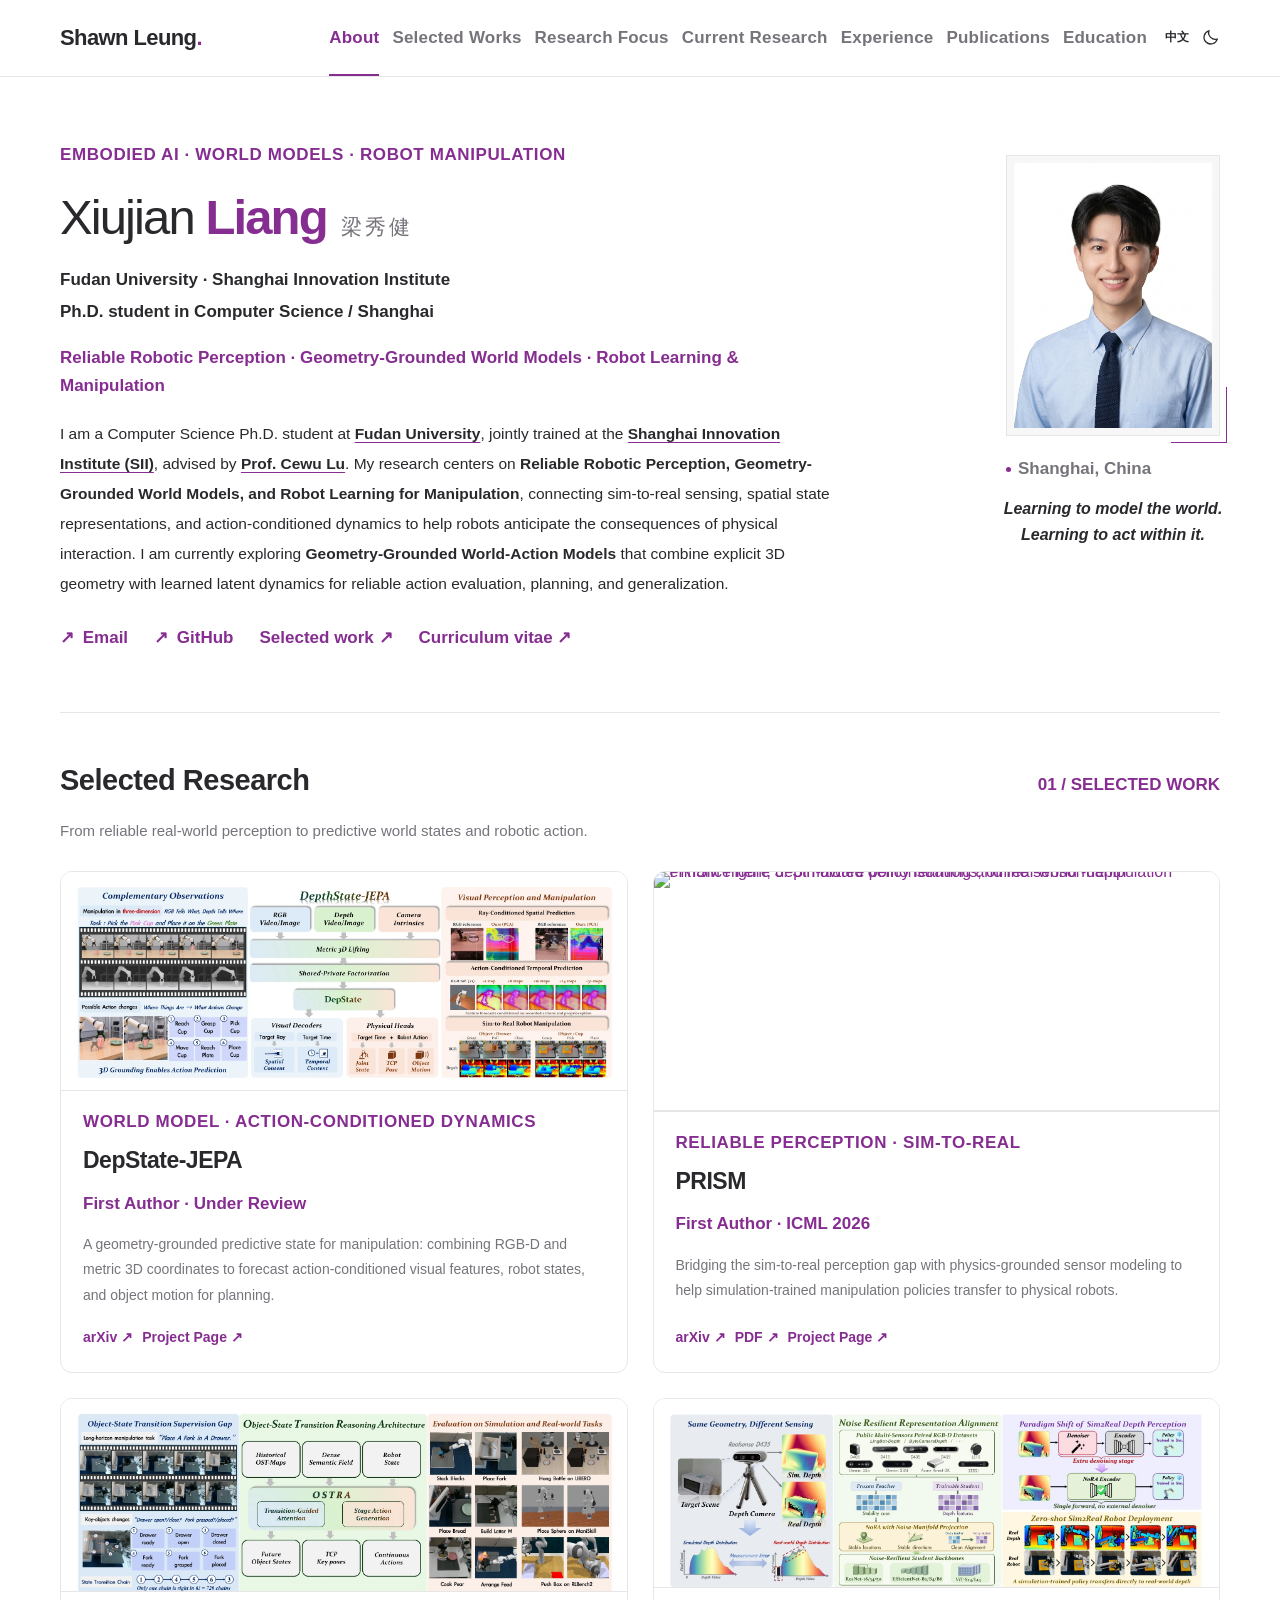
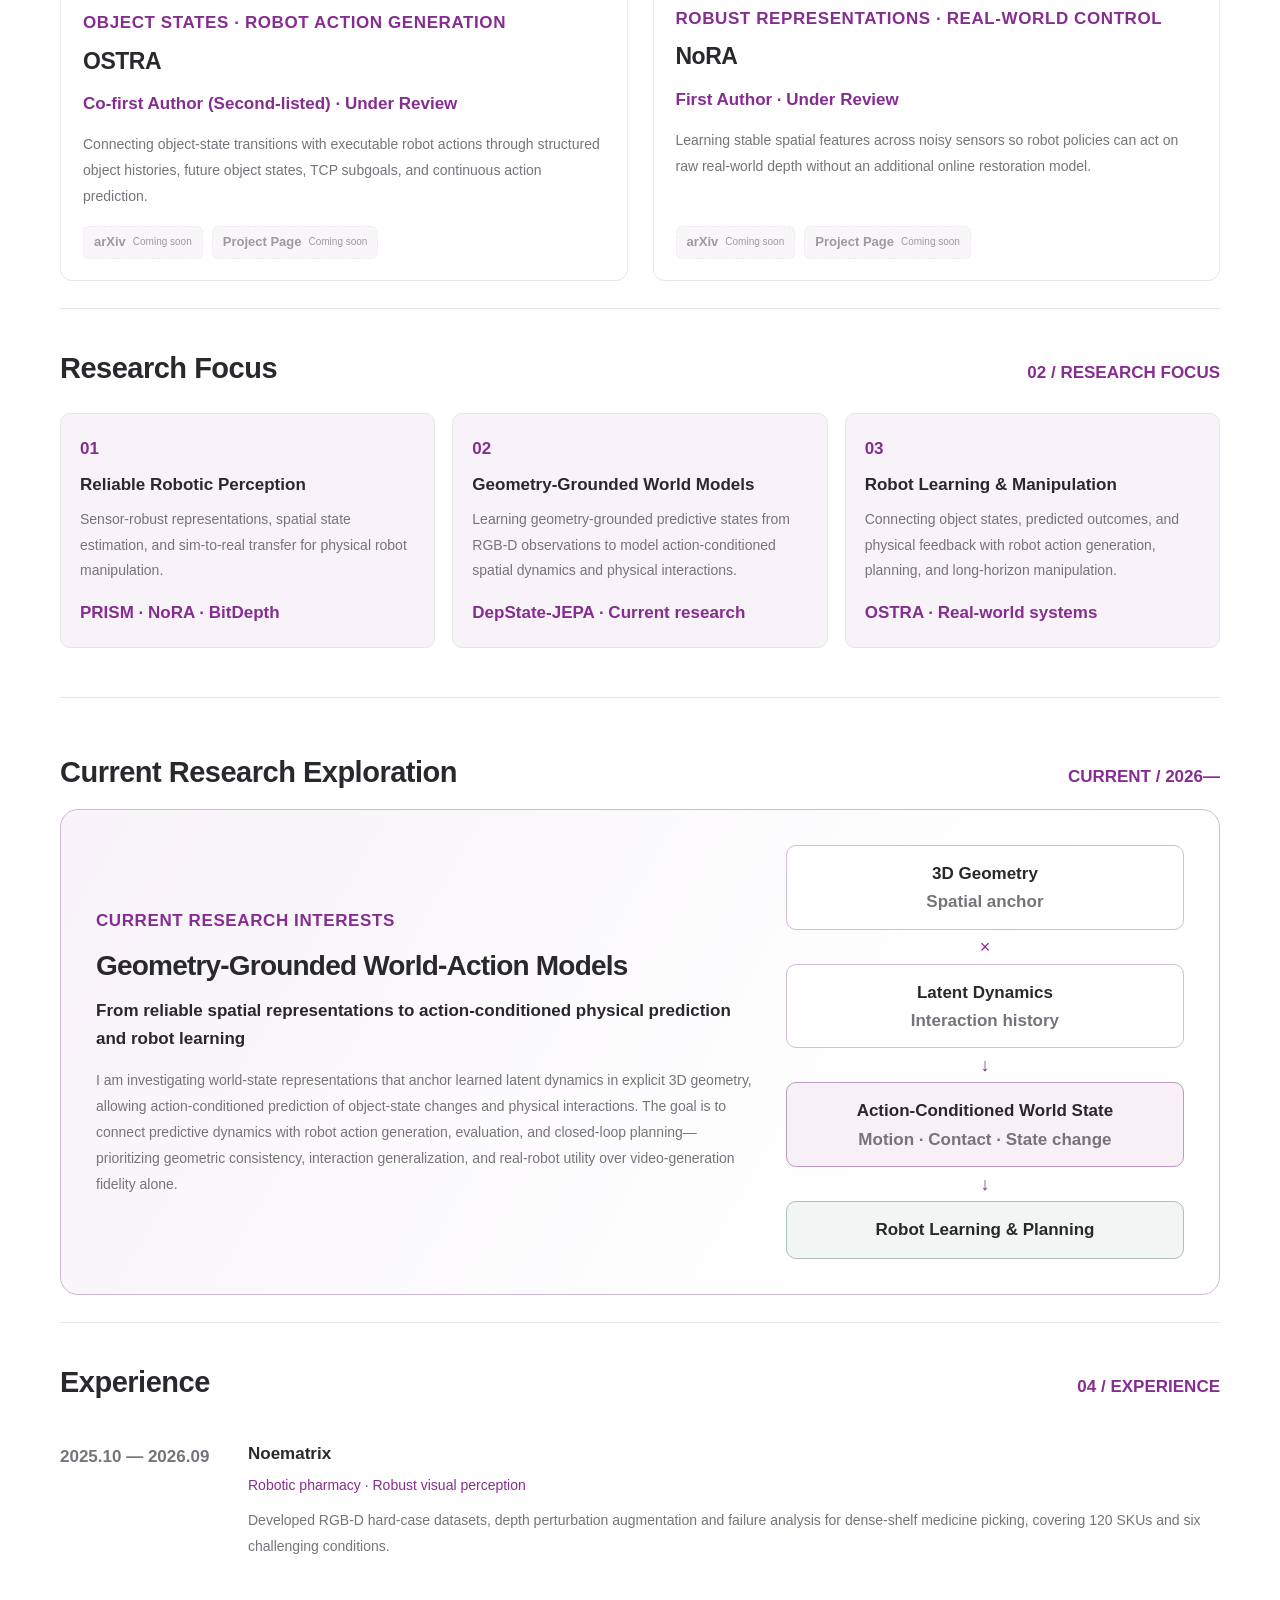
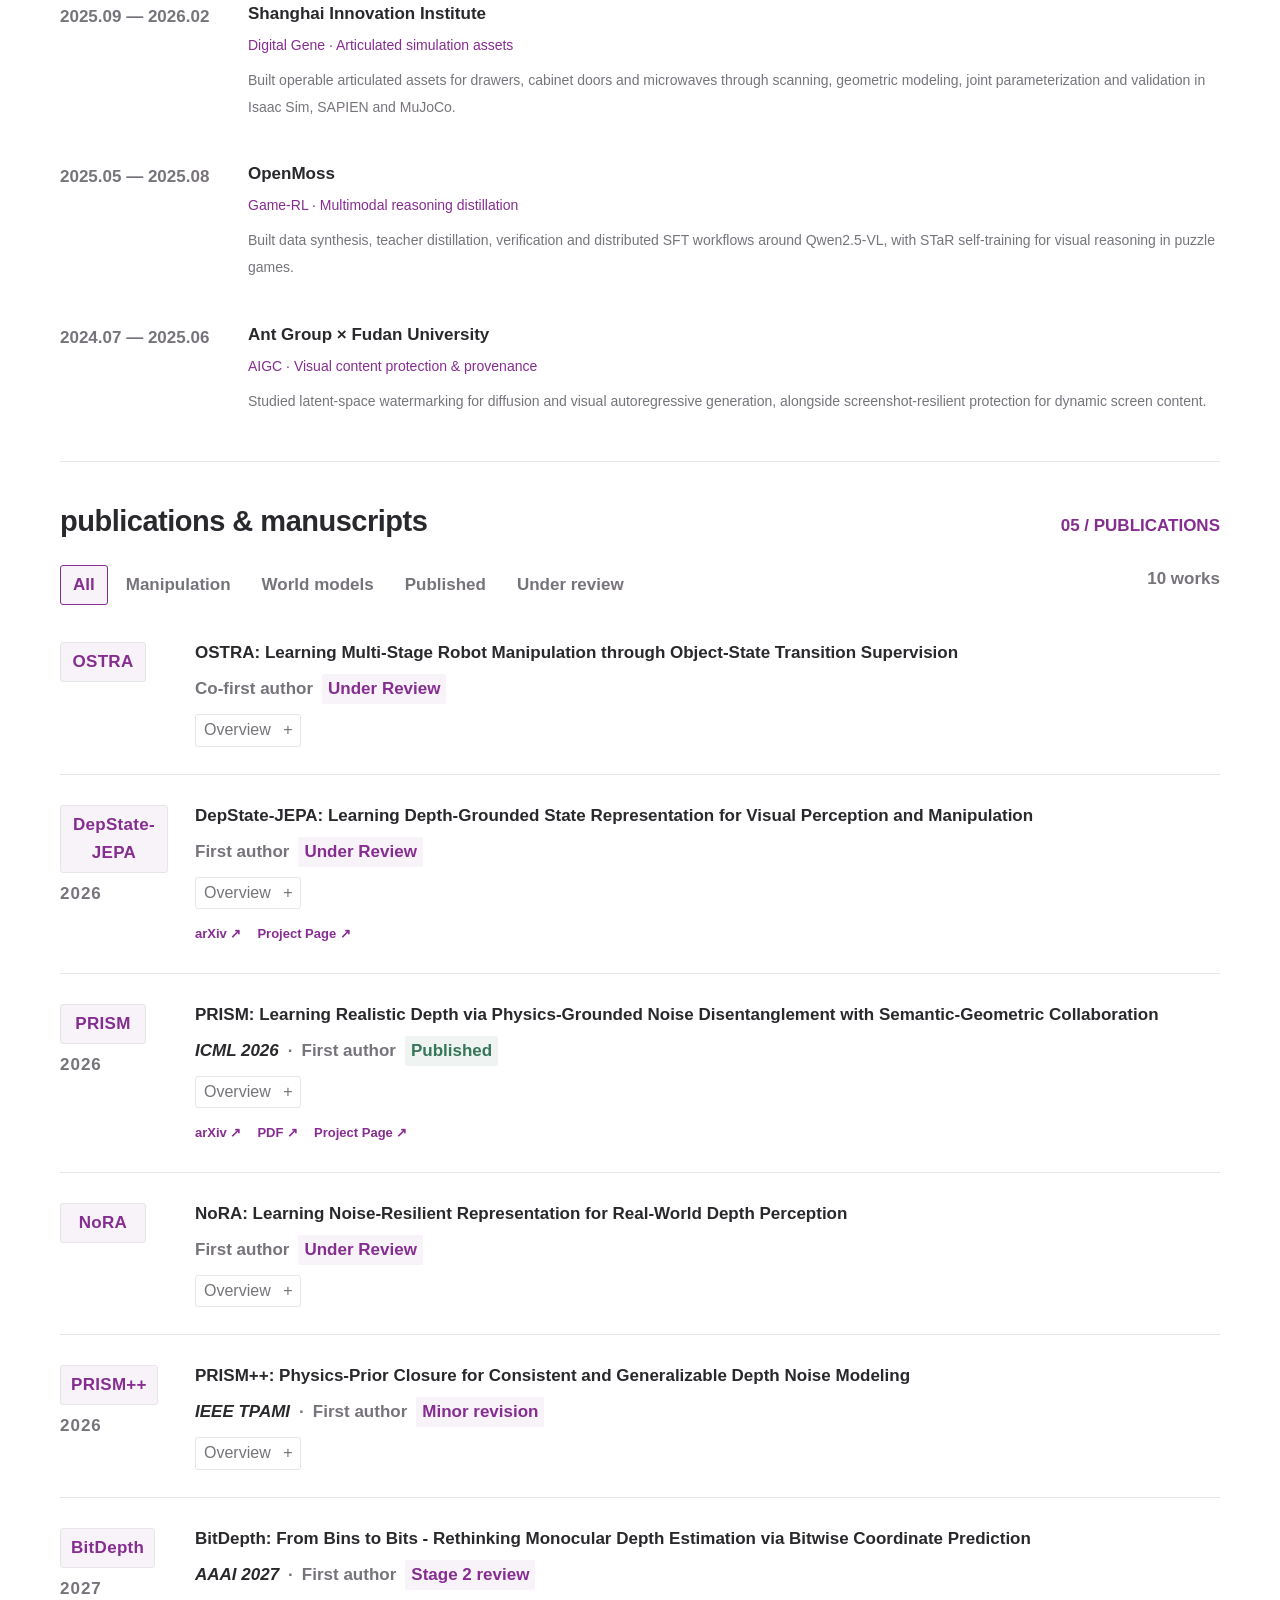
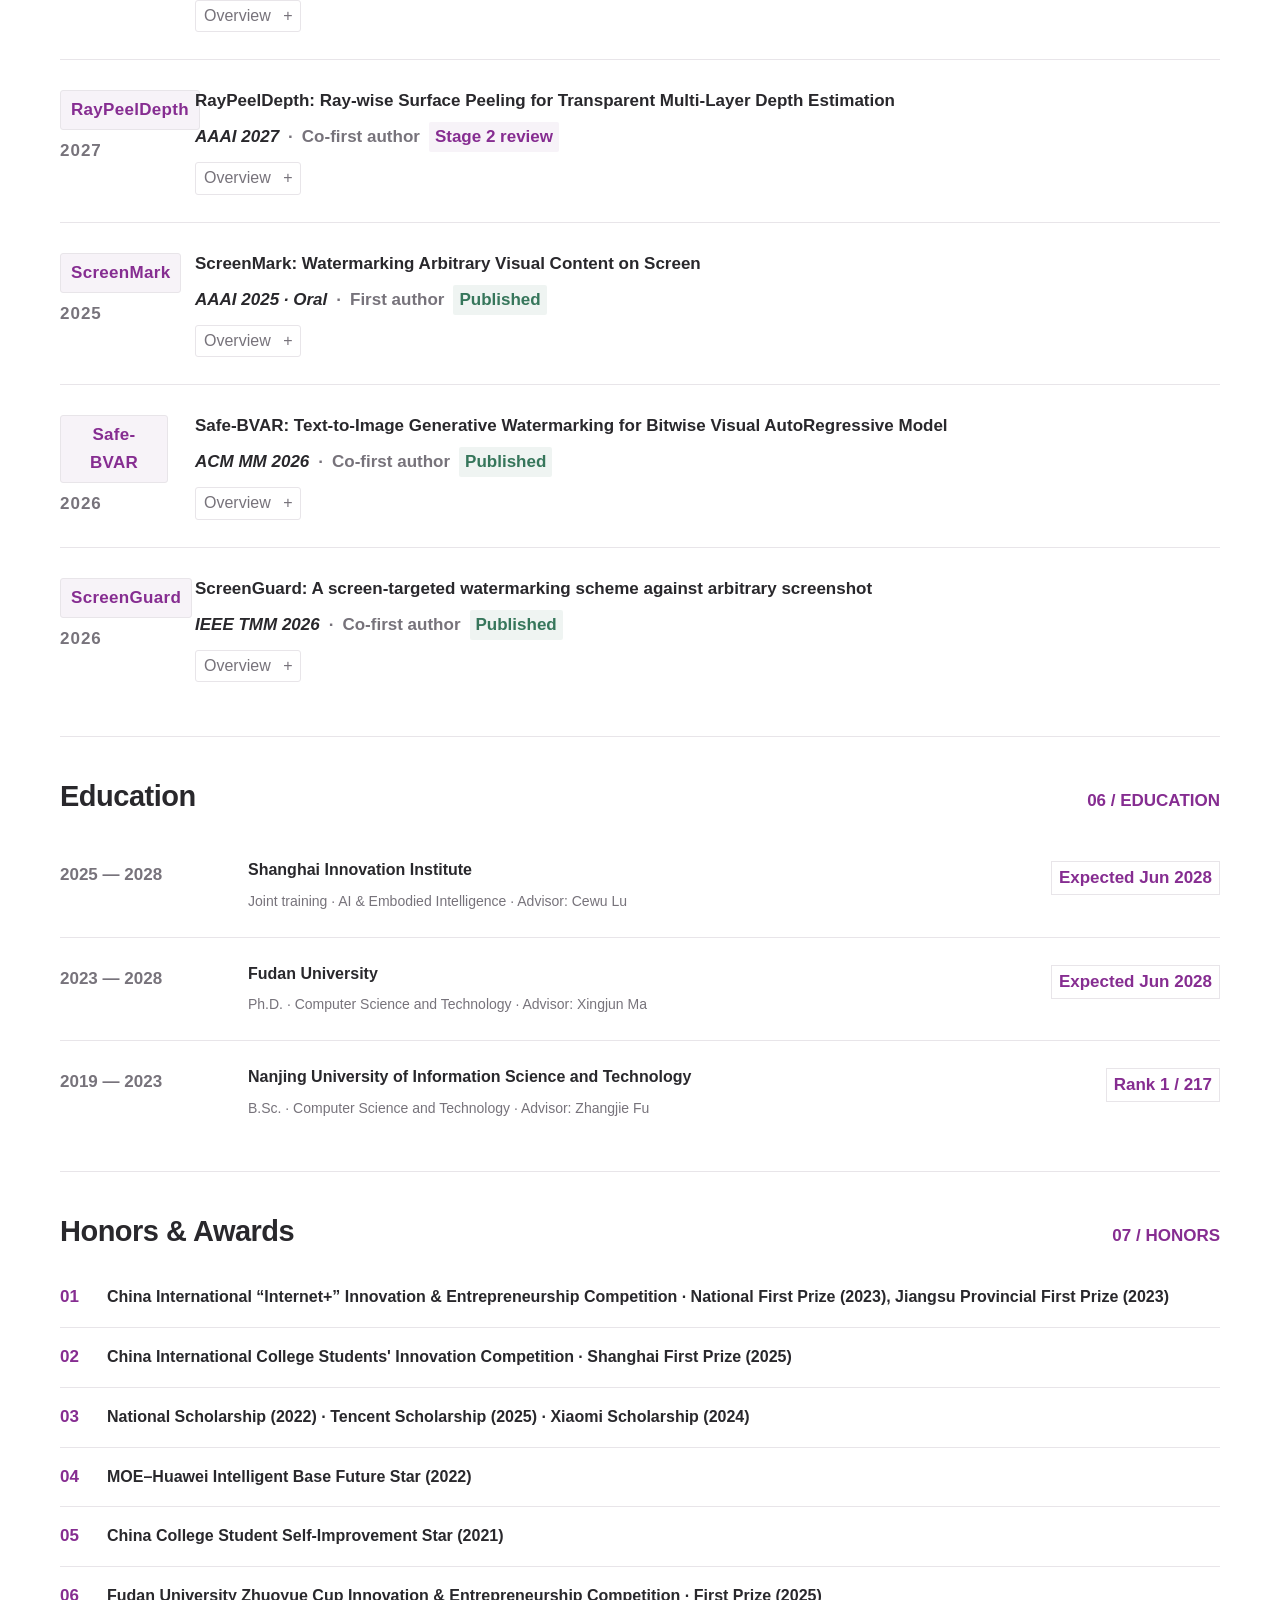
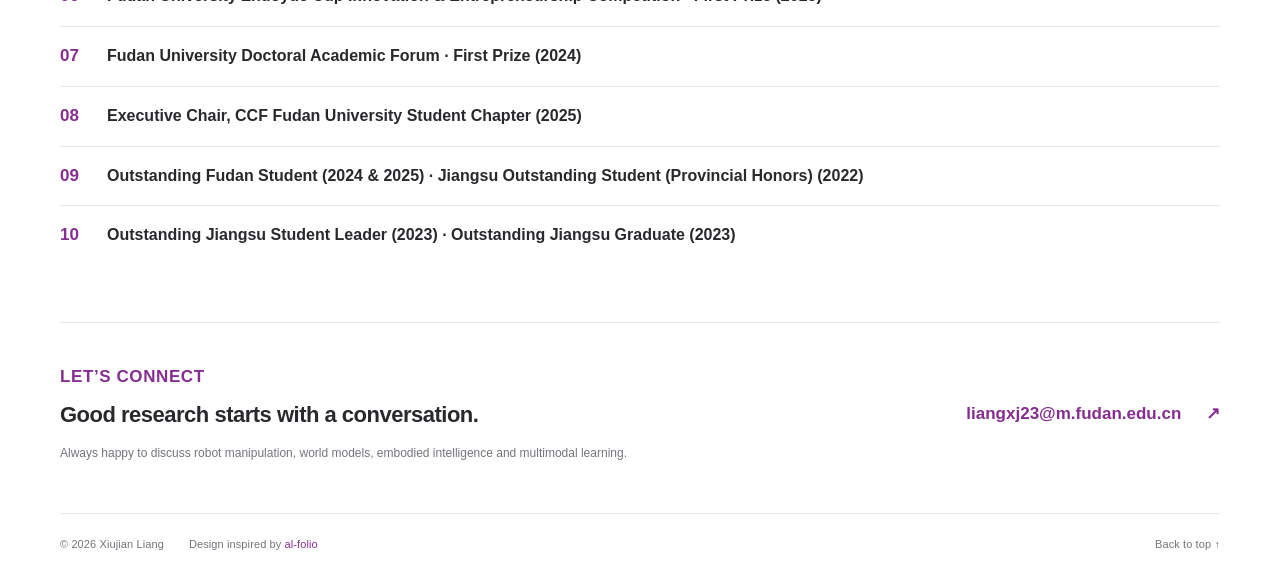
==== commit 9a1f9b0a: "Show only arXiv and project links for unpublished DepState-JEPA" ====
--- a/index.html
+++ b/index.html
@@ -1,9 +1,9 @@
 <!doctype html>
-<html lang="en"><head><meta charset="UTF-8"><meta name="viewport" content="width=device-width, initial-scale=1"><meta name="description" content="梁秀健，复旦大学计算机科学与技术直博生、上海创智学院联合培养。研究可靠机器人感知、几何约束世界模型与机器人学习，聚焦真实操作、动作条件状态预测及 Sim-to-Real。"><meta name="theme-color" content="#ffffff"><title>梁秀健 · Xiujian Liang</title><link rel="icon" href="assets/favicon.svg" type="image/svg+xml"><link rel="stylesheet" href="style.css?v=20261022"><script>try{if(localStorage.getItem('theme')==='dark')document.documentElement.dataset.theme='dark'}catch(e){}</script><script src="content.js?v=20261022" defer></script><script src="app.js?v=20261022" defer></script><link rel="canonical" href="https://shawnleung-sii.github.io/"><meta property="og:type" content="website"><meta property="og:title" content="Xiujian Liang · Robotic Perception, World Models & Manipulation"><meta property="og:description" content="梁秀健 | Reliable Robotic Perception · Geometry-Grounded World Models · Robot Learning.Fudan University · Shanghai Innovation Institute."><meta property="og:url" content="https://shawnleung-sii.github.io/"><meta property="og:image" content="https://shawnleung-sii.github.io/assets/portrait-20261020.jpg"></head>
+<html lang="en"><head><meta charset="UTF-8"><meta name="viewport" content="width=device-width, initial-scale=1"><meta name="description" content="梁秀健，复旦大学计算机科学与技术直博生、上海创智学院联合培养。研究可靠机器人感知、几何约束世界模型与机器人学习，聚焦真实操作、动作条件状态预测及 Sim-to-Real。"><meta name="theme-color" content="#ffffff"><title>梁秀健 · Xiujian Liang</title><link rel="icon" href="assets/favicon.svg" type="image/svg+xml"><link rel="stylesheet" href="style.css?v=20261022"><script>try{if(localStorage.getItem('theme')==='dark')document.documentElement.dataset.theme='dark'}catch(e){}</script><script src="content.js?v=20261022b" defer></script><script src="app.js?v=20261022b" defer></script><link rel="canonical" href="https://shawnleung-sii.github.io/"><meta property="og:type" content="website"><meta property="og:title" content="Xiujian Liang · Robotic Perception, World Models & Manipulation"><meta property="og:description" content="梁秀健 | Reliable Robotic Perception · Geometry-Grounded World Models · Robot Learning.Fudan University · Shanghai Innovation Institute."><meta property="og:url" content="https://shawnleung-sii.github.io/"><meta property="og:image" content="https://shawnleung-sii.github.io/assets/portrait-20261020.jpg"></head>
 <body><a class="skip-link" href="#main" data-zh="跳转到正文" data-en="Skip to content">跳转到正文</a>
 <header class="header"><div class="nav-wrap"><a class="brand" href="#about">Shawn <strong>Leung</strong><span class="brand-dot">.</span></a><nav id="navigation" aria-label="主导航"><a href="#about" class="active" data-zh="关于" data-en="About">关于</a><a href="#featured" data-zh="精选研究" data-en="Selected Works">精选研究</a><a href="#research" data-zh="方向" data-en="Research Focus">方向</a><a href="#current" data-zh="当前探索" data-en="Current Research">当前探索</a><a href="#experience" data-zh="经历" data-en="Experience">经历</a><a href="#publications" data-zh="论文" data-en="Publications">论文</a><a href="#education" data-zh="教育" data-en="Education">教育</a></nav><div class="nav-tools"><button id="language" aria-label="Switch to English">EN</button><button id="theme" class="icon-button" aria-label="切换深色模式"><svg width="19" height="19" viewBox="0 0 24 24" fill="none" stroke="currentColor" stroke-width="1.6"><path d="M20.5 14A8.5 8.5 0 0 1 10 3.5 8.5 8.5 0 1 0 20.5 14Z"/></svg></button><button id="menu" class="icon-button menu-button" aria-label="展开导航" aria-expanded="false"><svg width="20" height="20" viewBox="0 0 24 24" fill="none" stroke="currentColor" stroke-width="1.6"><path d="M4 6h16M4 12h16M4 18h16"/></svg></button></div></div></header>
 <main id="main"><section id="about" class="about"><div class="intro"><p class="eyebrow">EMBODIED AI · WORLD MODELS · ROBOT MANIPULATION</p><h1><span>Xiujian</span> <strong>Liang</strong><span class="chinese-name">梁秀健</span></h1><p class="affiliation" data-zh="复旦大学 · 上海创智学院" data-en="Fudan University · Shanghai Innovation Institute">复旦大学 · 上海创智学院</p><p class="role" data-zh="计算机科学与技术直博生 / 上海" data-en="Ph.D. student in Computer Science / Shanghai">计算机科学与技术直博生 / 上海</p><p class="research-headline" data-zh="可靠机器人感知 · 几何约束世界模型 · 机器人学习与操作" data-en="Reliable Robotic Perception · Geometry-Grounded World Models · Robot Learning & Manipulation">机器人操作 · 世界模型 · 具身学习</p><div class="bio"><p class="bio-paragraph"><span class="bio-language bio-zh">我是 <a href="https://www.fudan.edu.cn/" target="_blank" rel="noopener noreferrer"><strong>复旦大学（Fudan University）</strong></a>计算机科学与技术直博生，在 <a href="https://www.sii.edu.cn/" target="_blank" rel="noopener noreferrer"><strong>上海创智学院（Shanghai Innovation Institute, SII）</strong></a> 联合培养，现由 <a href="https://www.sii.edu.cn/2026/0529/c94a1058/page.htm" target="_blank" rel="noopener noreferrer"><strong>卢策吾教授</strong></a> 指导。我的研究聚焦 <strong>可靠机器人感知、几何约束世界模型与机器人操作学习</strong>，连接真实场景中的 Sim-to-Real 感知、空间状态表征和动作条件动态预测，探索如何让机器人理解物理环境并可靠地预测动作后果。目前，我正在进一步研究显式三维几何与可学习动态潜变量相结合的 <strong>Geometry-Grounded World-Action Models</strong>，面向物理交互预测、机器人决策与操作泛化。</span><span class="bio-language bio-en">I am a Computer Science Ph.D. student at <a href="https://www.fudan.edu.cn/" target="_blank" rel="noopener noreferrer"><strong>Fudan University</strong></a>, jointly trained at the <a href="https://www.sii.edu.cn/" target="_blank" rel="noopener noreferrer"><strong>Shanghai Innovation Institute (SII)</strong></a>, advised by <a href="https://www.sii.edu.cn/2026/0529/c94a1058/page.htm" target="_blank" rel="noopener noreferrer"><strong>Prof. Cewu Lu</strong></a>. My research centers on <strong>Reliable Robotic Perception, Geometry-Grounded World Models, and Robot Learning for Manipulation</strong>, connecting sim-to-real sensing, spatial state representations, and action-conditioned dynamics to help robots anticipate the consequences of physical interaction. I am currently exploring <strong>Geometry-Grounded World-Action Models</strong> that combine explicit 3D geometry with learned latent dynamics for reliable action evaluation, planning, and generalization.</span></p></div><div class="contact-links"><a href="mailto:liangxj23@m.fudan.edu.cn"><span aria-hidden="true">↗</span> Email</a><a href="https://github.com/ShawnLeung-SII" target="_blank" rel="noopener noreferrer"><span aria-hidden="true">↗</span> GitHub</a><a href="#featured" data-zh="精选工作 ↗" data-en="Selected work ↗">精选工作 ↗</a><a href="cv.html" target="_blank" rel="noopener" data-zh="简历 ↗" data-en="Curriculum vitae ↗">简历 ↗</a></div></div><aside class="profile"><div class="portrait-frame"><img src="assets/portrait-20261020.jpg" width="765" height="1024" alt="梁秀健个人照片" fetchpriority="high"></div><div class="profile-caption"><span class="location-dot"></span>Shanghai, China</div><p class="profile-motto"><span>Learning to model the world.</span><span>Learning to act within it.</span></p></aside><div class="profile-motto-mobile" aria-hidden="true"><span>Learning to model the world.</span><span>Learning to act within it.</span></div></section><section id="featured" class="featured-section"><div class="section-heading"><h2 data-zh="精选研究" data-en="Selected Research">精选研究</h2><span class="section-index">01 / SELECTED WORK</span></div><p class="section-lead" data-zh="从可靠真实感知，到动作条件世界状态预测与机器人操作。" data-en="From reliable real-world perception to predictive world states and robotic action.">从可靠真实感知，到动作条件世界状态预测与机器人操作。</p><div class="featured-grid">
-<article class="featured-card"><a aria-label="Open DepState-JEPA project page" class="featured-figure-link featured-paper-link" href="https://shawnleung-sii.github.io/depstate-jepa/" rel="noopener noreferrer" target="_blank"><img alt="DepState-JEPA Figure 1: RGB-D spatial state construction, action-conditioned predictions and sim-to-real robotic manipulation" class="featured-visual featured-paper-image" decoding="async" height="695" loading="lazy" src="assets/depstate-figure1.webp" width="1803"/></a><div class="featured-body"><span class="featured-kicker">WORLD MODEL · ACTION-CONDITIONED DYNAMICS</span><h3>DepState-JEPA</h3><span class="featured-status" data-en="First Author · Under Review" data-zh="第一作者 · Under Review">第一作者 · Under Review</span><p data-en="A geometry-grounded predictive state for manipulation: combining RGB-D and metric 3D coordinates to forecast action-conditioned visual features, robot states, and object motion for planning." data-zh="面向机器人操作的几何约束预测状态：融合 RGB-D 与公制三维坐标，学习共享世界状态，预测动作引起的视觉特征、机器人状态和物体运动，并用于规划。">面向机器人操作的几何约束预测状态：融合 RGB-D 与公制三维坐标，学习共享世界状态，预测动作引起的视觉特征、机器人状态和物体运动，并用于规划。</p><div aria-label="Research links" class="featured-resource-links"><a aria-label="DepState-JEPA arXiv" href="https://arxiv.org/abs/2610.29246" rel="noopener noreferrer" target="_blank">arXiv ↗</a><a aria-label="DepState-JEPA PDF" href="https://arxiv.org/pdf/2610.29246" rel="noopener noreferrer" target="_blank">PDF ↗</a><a aria-label="DepState-JEPA Project Page" href="https://shawnleung-sii.github.io/depstate-jepa/" rel="noopener noreferrer" target="_blank">Project Page ↗</a></div></div></article>
+<article class="featured-card"><a aria-label="Open DepState-JEPA project page" class="featured-figure-link featured-paper-link" href="https://shawnleung-sii.github.io/depstate-jepa/" rel="noopener noreferrer" target="_blank"><img alt="DepState-JEPA Figure 1: RGB-D spatial state construction, action-conditioned predictions and sim-to-real robotic manipulation" class="featured-visual featured-paper-image" decoding="async" height="695" loading="lazy" src="assets/depstate-figure1.webp" width="1803"/></a><div class="featured-body"><span class="featured-kicker">WORLD MODEL · ACTION-CONDITIONED DYNAMICS</span><h3>DepState-JEPA</h3><span class="featured-status" data-en="First Author · Under Review" data-zh="第一作者 · Under Review">第一作者 · Under Review</span><p data-en="A geometry-grounded predictive state for manipulation: combining RGB-D and metric 3D coordinates to forecast action-conditioned visual features, robot states, and object motion for planning." data-zh="面向机器人操作的几何约束预测状态：融合 RGB-D 与公制三维坐标，学习共享世界状态，预测动作引起的视觉特征、机器人状态和物体运动，并用于规划。">面向机器人操作的几何约束预测状态：融合 RGB-D 与公制三维坐标，学习共享世界状态，预测动作引起的视觉特征、机器人状态和物体运动，并用于规划。</p><div aria-label="Research links" class="featured-resource-links"><a aria-label="DepState-JEPA arXiv" href="https://arxiv.org/abs/2610.29246" rel="noopener noreferrer" target="_blank">arXiv ↗</a><a aria-label="DepState-JEPA Project Page" href="https://shawnleung-sii.github.io/depstate-jepa/" rel="noopener noreferrer" target="_blank">Project Page ↗</a></div></div></article>
 <article class="featured-card"><a aria-label="Open PRISM project page" class="featured-figure-link" href="https://shawnleung-sii.github.io/prism-icml2026/" rel="noopener noreferrer" target="_blank"><img alt="PRISM Figure 3: Simulated demonstrations, offline sensor-depth enhancement, depth-aware policy learning and real-world manipulation" class="featured-visual featured-prism-image" height="865" loading="lazy" src="https://raw.githubusercontent.com/ShawnLeung-SII/prism-icml2026/codex/website/images/Application.webp" width="2048"/></a><div class="featured-body"><span class="featured-kicker">RELIABLE PERCEPTION · SIM-TO-REAL</span><h3>PRISM</h3><span class="featured-status" data-en="First Author · ICML 2026" data-zh="第一作者 · ICML 2026 已发表">第一作者 · ICML 2026 已发表</span><p data-en="Bridging the sim-to-real perception gap with physics-grounded sensor modeling to help simulation-trained manipulation policies transfer to physical robots." data-zh="弥合仿真与真实机器人的感知差异：基于物理机制生成真实传感器噪声，让在仿真中训练的操作策略更稳健地迁移至真实环境。">弥合仿真与真实机器人的感知差异：基于物理机制生成真实传感器噪声，让在仿真中训练的操作策略更稳健地迁移至真实环境。</p><div aria-label="Research links" class="featured-resource-links"><a aria-label="PRISM arXiv" href="https://arxiv.org/abs/2610.29432" rel="noopener noreferrer" target="_blank">arXiv ↗</a><a aria-label="PRISM PDF" href="https://arxiv.org/pdf/2610.29432" rel="noopener noreferrer" target="_blank">PDF ↗</a><a aria-label="PRISM Project Page" href="https://shawnleung-sii.github.io/prism-icml2026/" rel="noopener noreferrer" target="_blank">Project Page ↗</a></div></div></article>
 <article class="featured-card"><a class="featured-figure-link featured-paper-link" href="assets/ostra-figure1.webp" target="_blank" rel="noopener noreferrer" aria-label="View high-resolution OSTRA paper figure"><img class="featured-visual featured-paper-image" src="assets/ostra-figure1.webp" width="1803" height="613" alt="OSTRA Figure 1: object-state transitions, staged action generation and real-world robot manipulation" loading="lazy" decoding="async"></a><div class="featured-body"><span class="featured-kicker">OBJECT STATES · ROBOT ACTION GENERATION</span><h3>OSTRA</h3><span class="featured-status" data-zh="共同第一作者（排序第二） · Under Review" data-en="Co-first Author (Second-listed) · Under Review">共同第一作者（排序第二） · Under Review</span><p data-zh="将物体的历史与未来状态转移显式连接到机器人动作：通过对象状态图、TCP 子目标与连续动作的分阶段预测支持长时程操作。" data-en="Connecting object-state transitions with executable robot actions through structured object histories, future object states, TCP subgoals, and continuous action prediction.">将物体的历史与未来状态转移显式连接到机器人动作：通过对象状态图、TCP 子目标与连续动作的分阶段预测支持长时程操作。</p><div class="featured-resource-links" aria-label="Research links"><span class="resource-link-placeholder" title="arXiv link will be added when available" aria-label="arXiv, coming soon">arXiv<small>Coming soon</small></span><span class="resource-link-placeholder" title="Project Page link will be added when available" aria-label="Project Page, coming soon">Project Page<small>Coming soon</small></span></div></div></article>
 <article class="featured-card"><a class="featured-figure-link featured-paper-link" href="assets/nora-figure1.webp" target="_blank" rel="noopener noreferrer" aria-label="View high-resolution NoRA paper figure"><img class="featured-visual featured-paper-image" src="assets/nora-figure1.webp" width="1803" height="599" alt="NoRA Figure 1: sensor-robust representation alignment and sim-to-real robot deployment" loading="lazy" decoding="async"></a><div class="featured-body"><span class="featured-kicker">ROBUST REPRESENTATIONS · REAL-WORLD CONTROL</span><h3>NoRA</h3><span class="featured-status" data-zh="第一作者 · Under Review" data-en="First Author · Under Review">第一作者 · Under Review</span><p data-zh="通过可靠空间区域选择和稳定特征子空间学习，让机器人策略直接处理真实深度传感器观测，无需部署额外在线深度修复模型。" data-en="Learning stable spatial features across noisy sensors so robot policies can act on raw real-world depth without an additional online restoration model.">通过可靠空间区域选择和稳定特征子空间学习，让机器人策略直接处理真实深度传感器观测，无需部署额外在线深度修复模型。</p><div class="featured-resource-links" aria-label="Research links"><span class="resource-link-placeholder" title="arXiv link will be added when available" aria-label="arXiv, coming soon">arXiv<small>Coming soon</small></span><span class="resource-link-placeholder" title="Project Page link will be added when available" aria-label="Project Page, coming soon">Project Page<small>Coming soon</small></span></div></div></article></div></section><section id="research"><div class="section-heading"><h2 data-zh="研究方向" data-en="Research Focus">研究方向</h2><span class="section-index">02 / RESEARCH FOCUS</span></div><div class="focus-grid"><article><span class="focus-number">01</span><h3>Reliable Robotic Perception</h3><p data-zh="面向真实机器人操作的传感器鲁棒表征、空间状态感知与 Sim-to-Real 迁移。" data-en="Sensor-robust representations, spatial state estimation, and sim-to-real transfer for physical robot manipulation.">面向真实机器人操作的传感器鲁棒表征、空间状态感知与 Sim-to-Real 迁移。</p><span>PRISM · NoRA · BitDepth</span></article><article><span class="focus-number">02</span><h3>Geometry-Grounded World Models</h3><p data-zh="从 RGB-D 观测构建几何锚定的预测状态，研究动作条件的空间动态与物理交互。" data-en="Learning geometry-grounded predictive states from RGB-D observations to model action-conditioned spatial dynamics and physical interactions.">从 RGB-D 观测构建几何锚定的预测状态，研究动作条件的空间动态与物理交互。</p><span>DepState-JEPA · Current research</span></article><article><span class="focus-number">03</span><h3>Robot Learning & Manipulation</h3><p data-zh="利用物体状态、未来结果与真实交互反馈，支持机器人动作生成、规划与复杂操作。" data-en="Connecting object states, predicted outcomes, and physical feedback with robot action generation, planning, and long-horizon manipulation.">利用物体状态、未来结果与真实交互反馈，支持机器人动作生成、规划与复杂操作。</p><span>OSTRA · Real-world systems</span></article></div></section><section id="current" class="current-section"><div class="section-heading"><h2 data-zh="当前研究探索" data-en="Current Research Exploration">当前研究探索</h2><span class="section-index">CURRENT / 2026—</span></div><div class="current-panel"><div class="current-content"><p class="current-eyebrow" data-zh="当前研究方向" data-en="CURRENT RESEARCH INTERESTS">当前研究方向</p><h3>Geometry-Grounded World-Action Models</h3><p class="current-subtitle" data-zh="从可靠的空间表征走向动作条件的物理世界预测与机器人学习" data-en="From reliable spatial representations to action-conditioned physical prediction and robot learning">从可靠的空间表征走向动作条件的物理世界预测与机器人学习</p><p data-zh="探索将显式三维几何作为世界状态的空间锚点，以可学习的潜在动力学捕获历史交互与隐含物理信息；研究动作条件的物体状态变化预测，以及世界模型如何支持机器人动作生成、评估与闭环规划。重点关注几何一致性、交互泛化和真实机器人效益，而非单纯提升未来视频生成质量。" data-en="I am investigating world-state representations that anchor learned latent dynamics in explicit 3D geometry, allowing action-conditioned prediction of object-state changes and physical interactions. The goal is to connect predictive dynamics with robot action generation, evaluation, and closed-loop planning—prioritizing geometric consistency, interaction generalization, and real-robot utility over video-generation fidelity alone.">探索将显式三维几何作为世界状态的空间锚点，以可学习的潜在动力学捕获历史交互与隐含物理信息；研究动作条件的物体状态变化预测，以及世界模型如何支持机器人动作生成、评估与闭环规划。重点关注几何一致性、交互泛化和真实机器人效益，而非单纯提升未来视频生成质量。</p></div><div class="current-logic" aria-label="Geometry, dynamics, action, and robot learning"><div class="current-node"><strong>3D Geometry</strong><small data-zh="空间锚点" data-en="Spatial anchor">空间锚点</small></div><div class="current-operator">×</div><div class="current-node"><strong>Latent Dynamics</strong><small data-zh="交互历史" data-en="Interaction history">交互历史</small></div><div class="current-flow">↓</div><div class="current-node current-node-wide"><strong>Action-Conditioned World State</strong><small data-zh="物体运动 · 接触 · 状态变化" data-en="Motion · Contact · State change">物体运动 · 接触 · 状态变化</small></div><div class="current-flow">↓</div><div class="current-node current-node-final"><strong>Robot Learning & Planning</strong></div></div></div></section><section id="experience"><div class="section-heading"><h2 data-zh="实习与项目经历" data-en="Experience">实习与项目经历</h2><span class="section-index">04 / EXPERIENCE</span></div><div class="timeline">
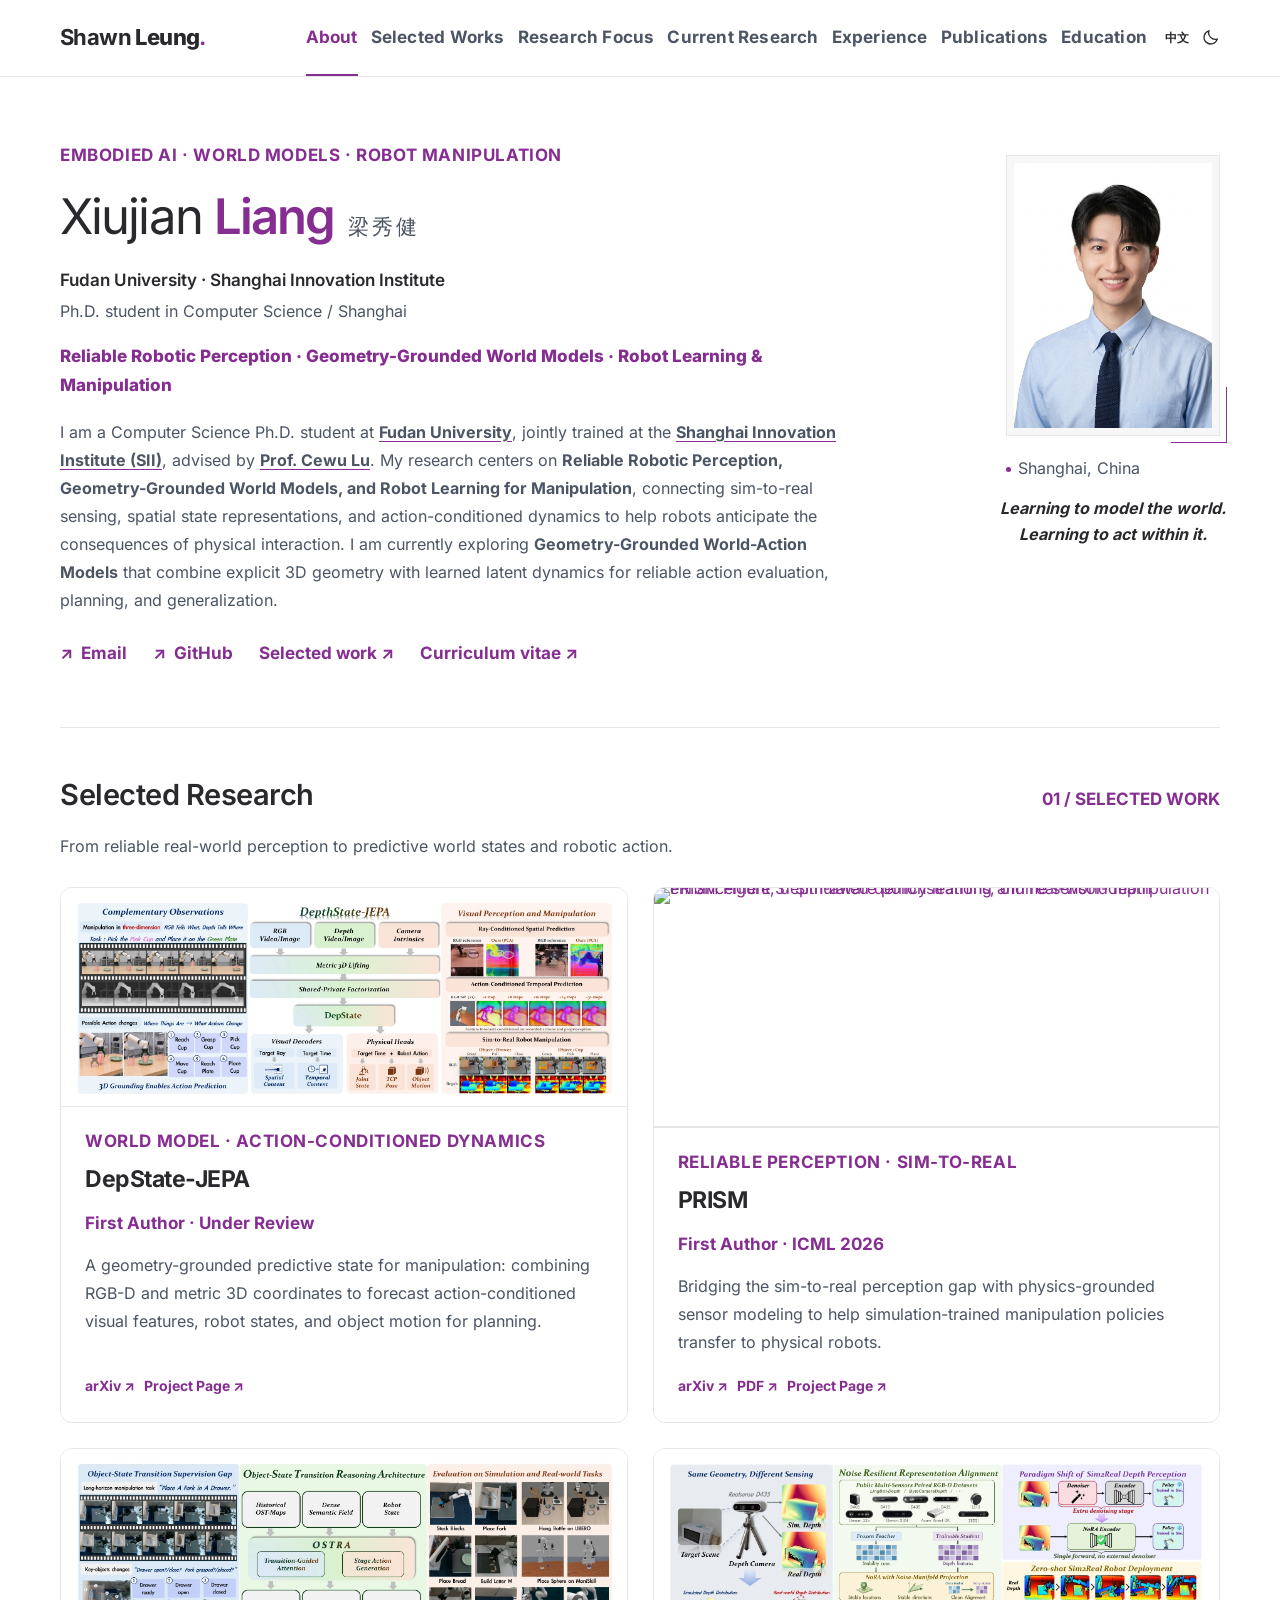
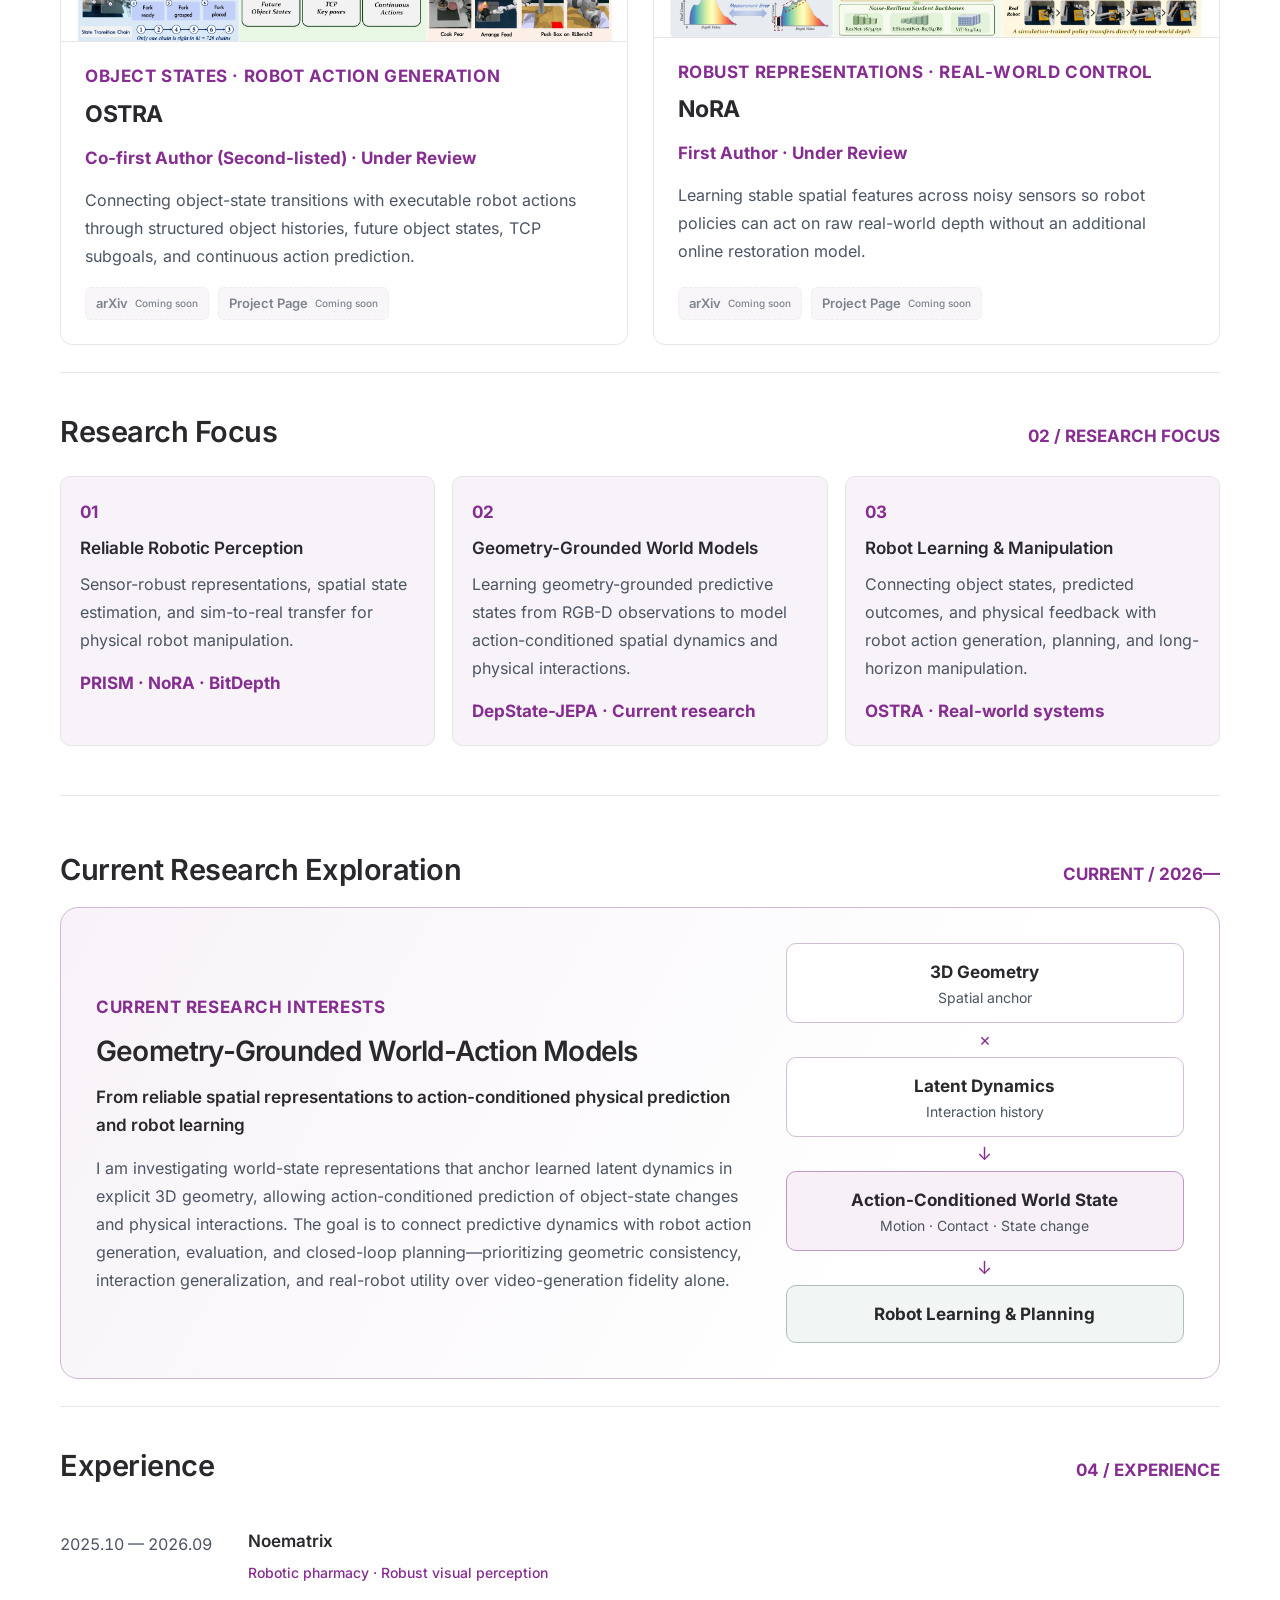
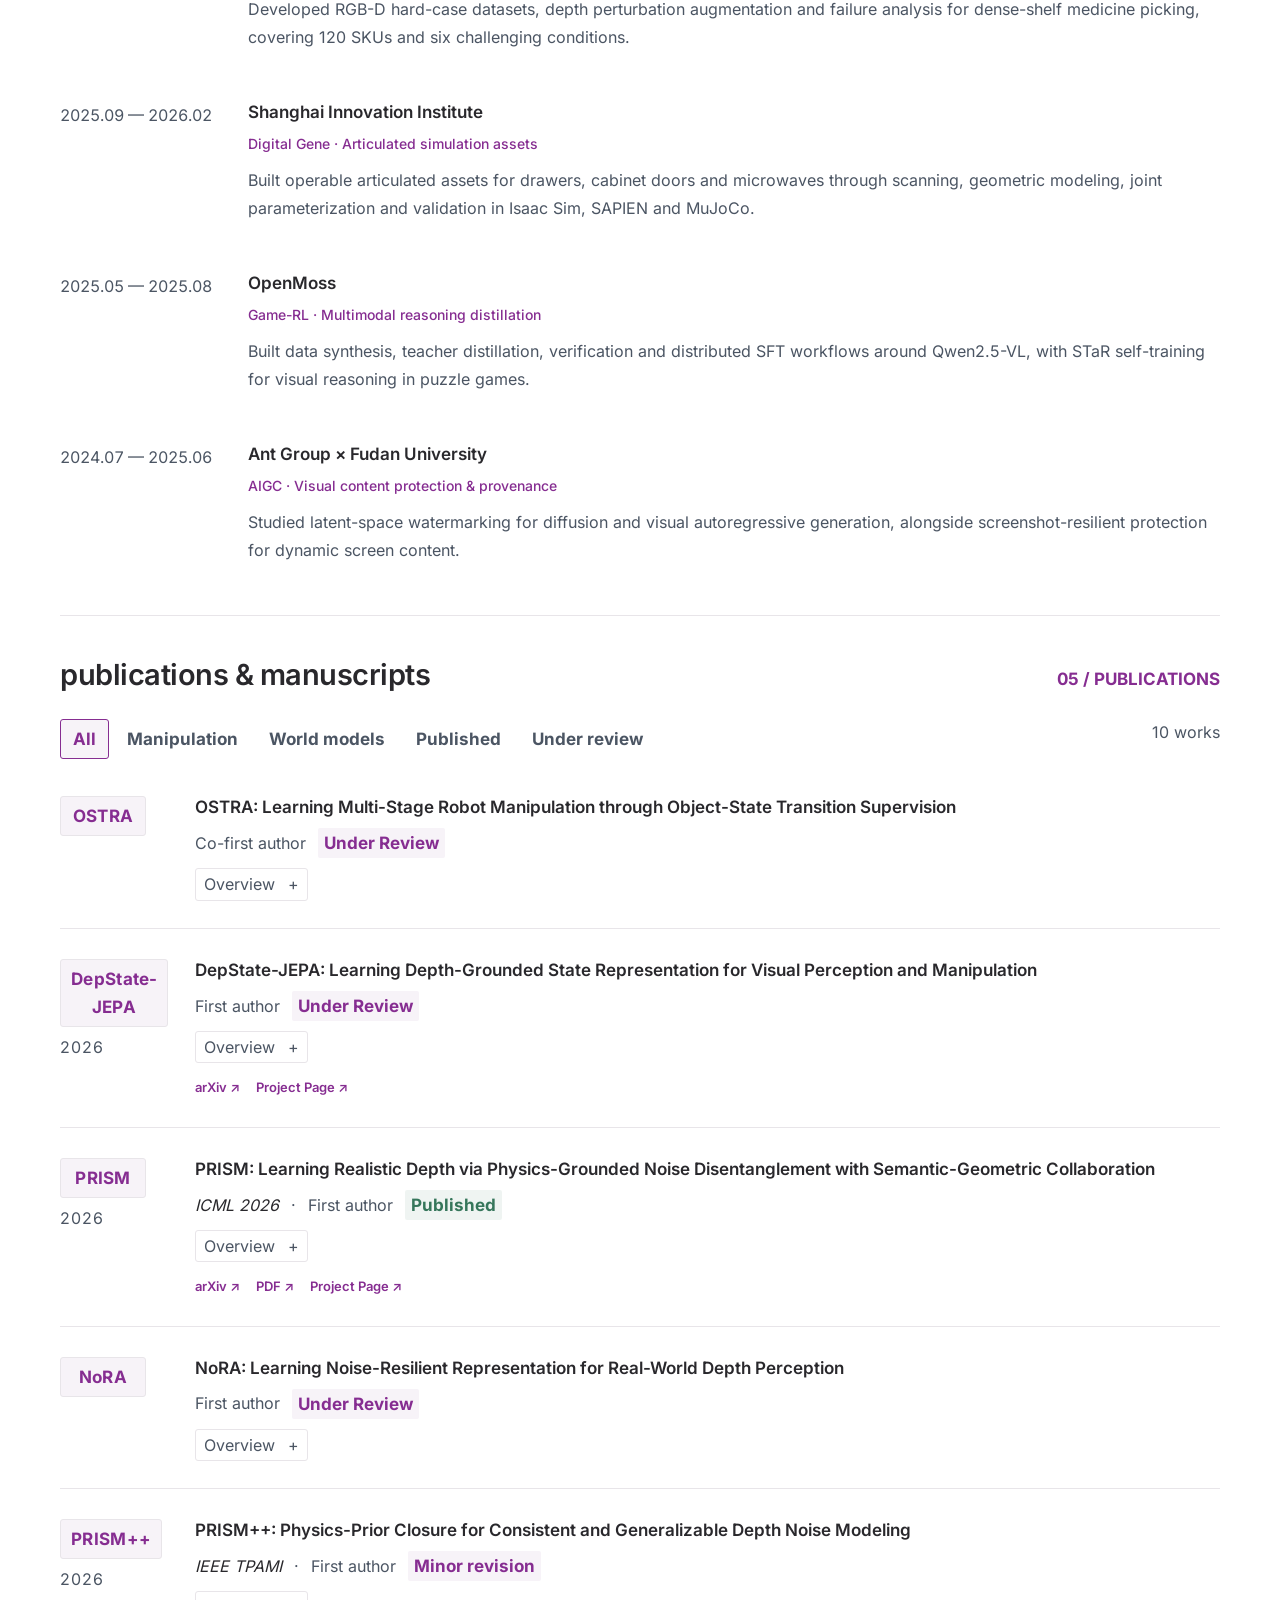
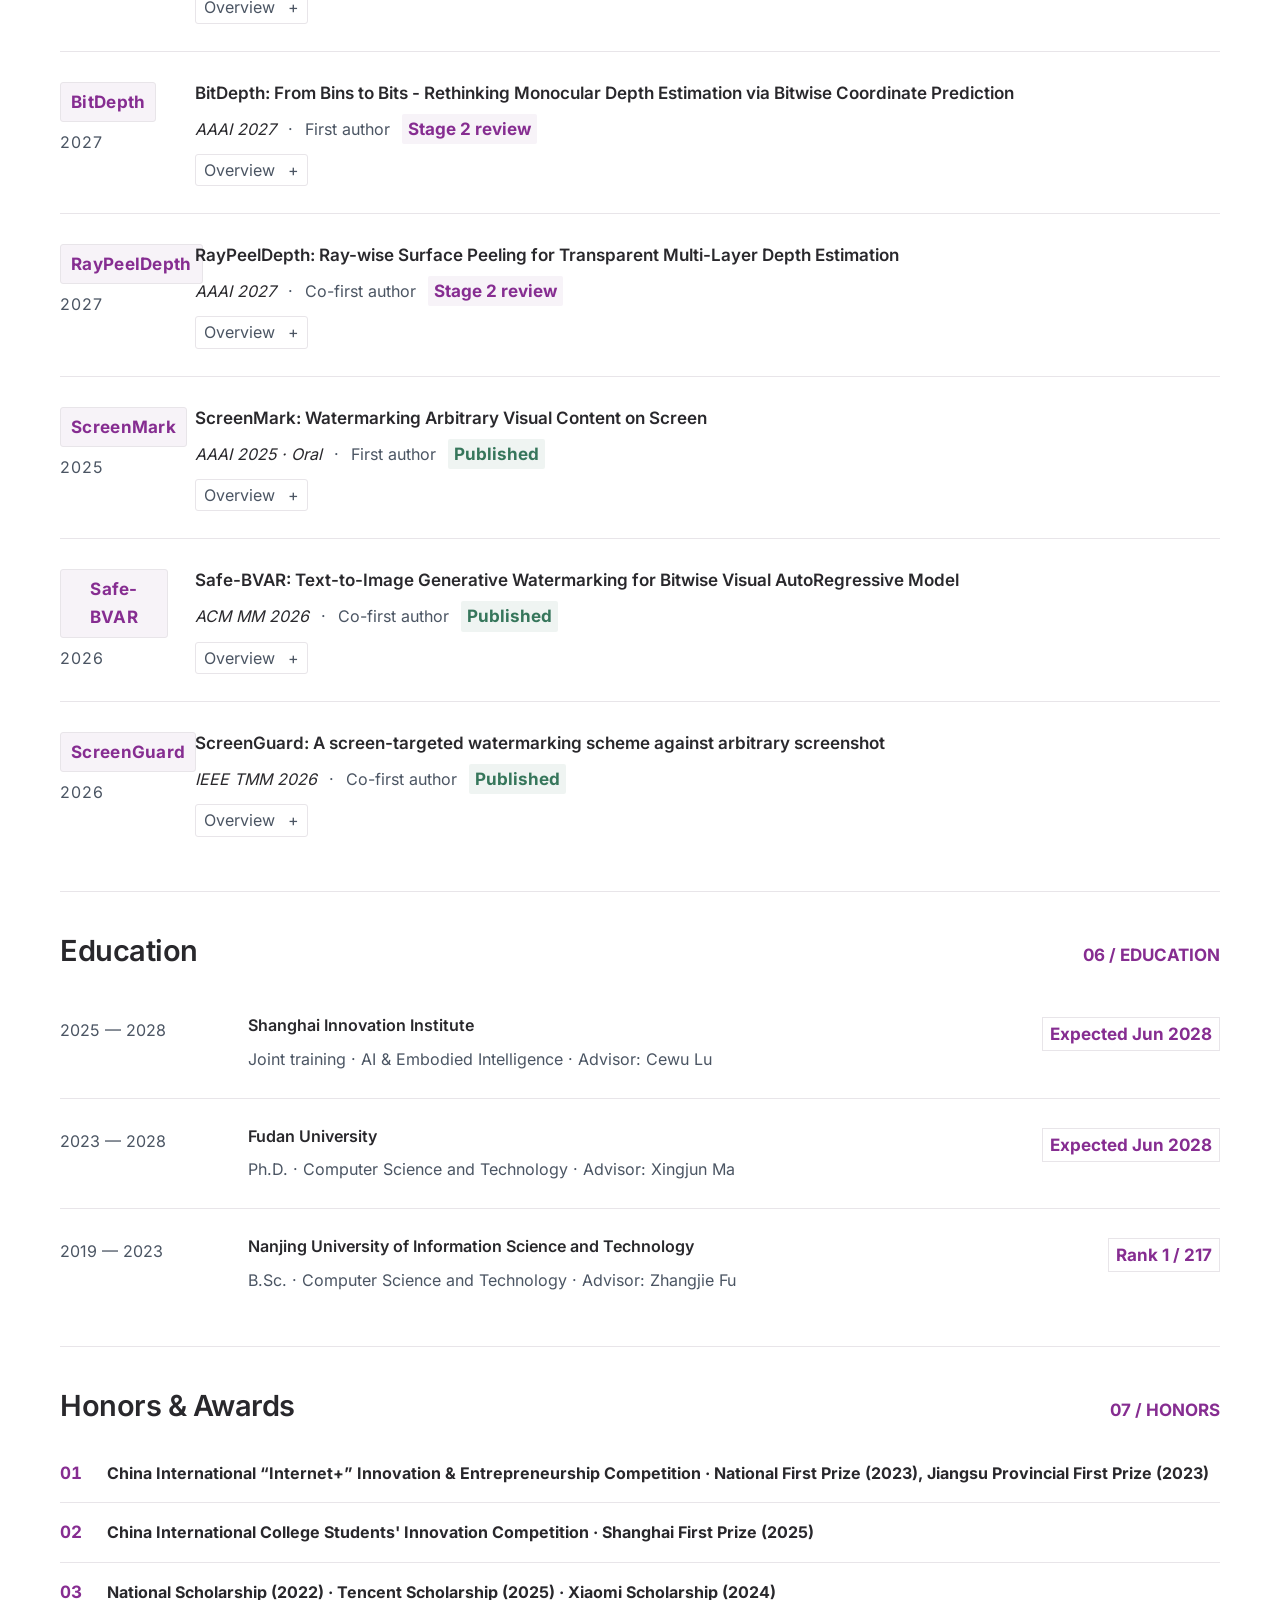
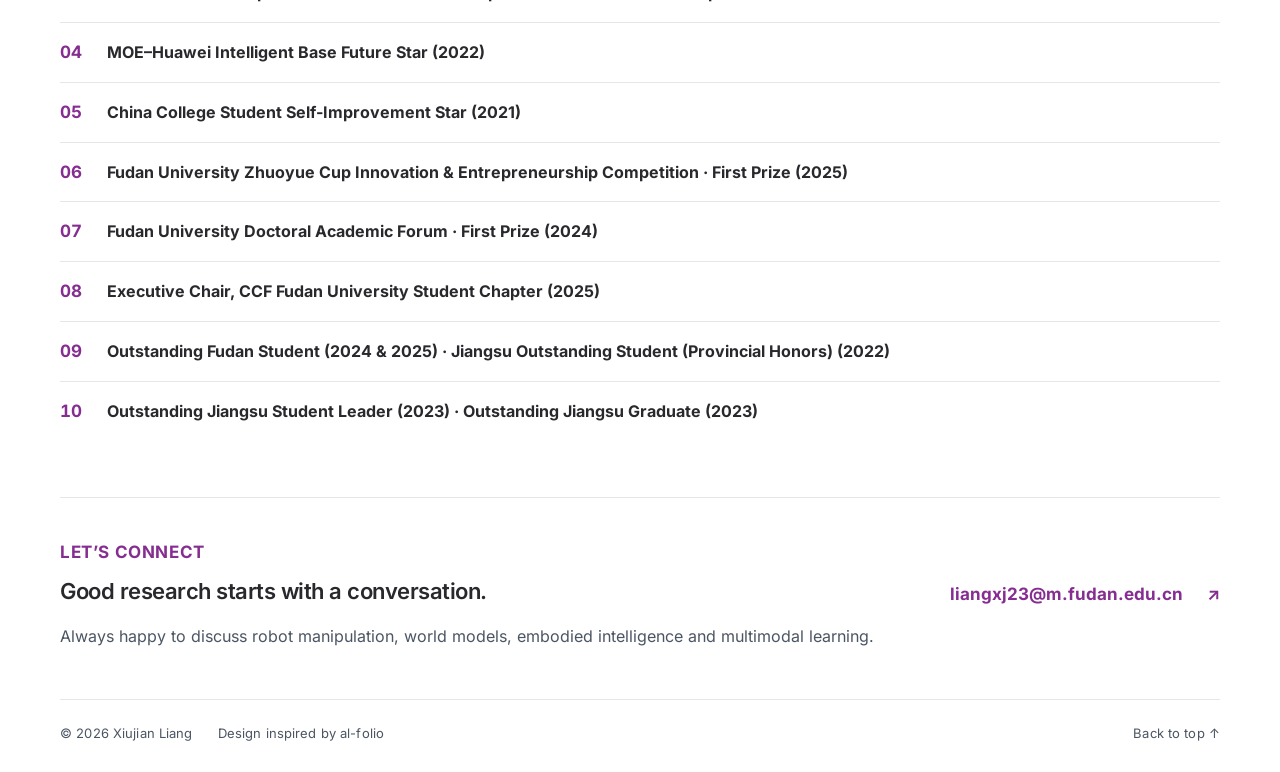
==== commit 0be79823: "Improve homepage body typography and add scannable homepage QR" ====
--- a/index.html
+++ b/index.html
@@ -1,5 +1,5 @@
 <!doctype html>
-<html lang="en"><head><meta charset="UTF-8"><meta name="viewport" content="width=device-width, initial-scale=1"><meta name="description" content="梁秀健，复旦大学计算机科学与技术直博生、上海创智学院联合培养。研究可靠机器人感知、几何约束世界模型与机器人学习，聚焦真实操作、动作条件状态预测及 Sim-to-Real。"><meta name="theme-color" content="#ffffff"><title>梁秀健 · Xiujian Liang</title><link rel="icon" href="assets/favicon.svg" type="image/svg+xml"><link rel="stylesheet" href="style.css?v=20261022"><script>try{if(localStorage.getItem('theme')==='dark')document.documentElement.dataset.theme='dark'}catch(e){}</script><script src="content.js?v=20261022b" defer></script><script src="app.js?v=20261022b" defer></script><link rel="canonical" href="https://shawnleung-sii.github.io/"><meta property="og:type" content="website"><meta property="og:title" content="Xiujian Liang · Robotic Perception, World Models & Manipulation"><meta property="og:description" content="梁秀健 | Reliable Robotic Perception · Geometry-Grounded World Models · Robot Learning.Fudan University · Shanghai Innovation Institute."><meta property="og:url" content="https://shawnleung-sii.github.io/"><meta property="og:image" content="https://shawnleung-sii.github.io/assets/portrait-20261020.jpg"></head>
+<html lang="en"><head><meta charset="UTF-8"><meta name="viewport" content="width=device-width, initial-scale=1"><meta name="description" content="梁秀健，复旦大学计算机科学与技术直博生、上海创智学院联合培养。研究可靠机器人感知、几何约束世界模型与机器人学习，聚焦真实操作、动作条件状态预测及 Sim-to-Real。"><meta name="theme-color" content="#ffffff"><title>梁秀健 · Xiujian Liang</title><link rel="icon" href="assets/favicon.svg" type="image/svg+xml"><link rel="stylesheet" href="style.css?v=20261106"><link rel="stylesheet" href="typography.css?v=20261106"><script>try{if(localStorage.getItem('theme')==='dark')document.documentElement.dataset.theme='dark'}catch(e){}</script><script src="content.js?v=20261022b" defer></script><script src="app.js?v=20261022b" defer></script><link rel="canonical" href="https://shawnleung-sii.github.io/"><meta property="og:type" content="website"><meta property="og:title" content="Xiujian Liang · Robotic Perception, World Models & Manipulation"><meta property="og:description" content="梁秀健 | Reliable Robotic Perception · Geometry-Grounded World Models · Robot Learning.Fudan University · Shanghai Innovation Institute."><meta property="og:url" content="https://shawnleung-sii.github.io/"><meta property="og:image" content="https://shawnleung-sii.github.io/assets/portrait-20261020.jpg"></head>
 <body><a class="skip-link" href="#main" data-zh="跳转到正文" data-en="Skip to content">跳转到正文</a>
 <header class="header"><div class="nav-wrap"><a class="brand" href="#about">Shawn <strong>Leung</strong><span class="brand-dot">.</span></a><nav id="navigation" aria-label="主导航"><a href="#about" class="active" data-zh="关于" data-en="About">关于</a><a href="#featured" data-zh="精选研究" data-en="Selected Works">精选研究</a><a href="#research" data-zh="方向" data-en="Research Focus">方向</a><a href="#current" data-zh="当前探索" data-en="Current Research">当前探索</a><a href="#experience" data-zh="经历" data-en="Experience">经历</a><a href="#publications" data-zh="论文" data-en="Publications">论文</a><a href="#education" data-zh="教育" data-en="Education">教育</a></nav><div class="nav-tools"><button id="language" aria-label="Switch to English">EN</button><button id="theme" class="icon-button" aria-label="切换深色模式"><svg width="19" height="19" viewBox="0 0 24 24" fill="none" stroke="currentColor" stroke-width="1.6"><path d="M20.5 14A8.5 8.5 0 0 1 10 3.5 8.5 8.5 0 1 0 20.5 14Z"/></svg></button><button id="menu" class="icon-button menu-button" aria-label="展开导航" aria-expanded="false"><svg width="20" height="20" viewBox="0 0 24 24" fill="none" stroke="currentColor" stroke-width="1.6"><path d="M4 6h16M4 12h16M4 18h16"/></svg></button></div></div></header>
 <main id="main"><section id="about" class="about"><div class="intro"><p class="eyebrow">EMBODIED AI · WORLD MODELS · ROBOT MANIPULATION</p><h1><span>Xiujian</span> <strong>Liang</strong><span class="chinese-name">梁秀健</span></h1><p class="affiliation" data-zh="复旦大学 · 上海创智学院" data-en="Fudan University · Shanghai Innovation Institute">复旦大学 · 上海创智学院</p><p class="role" data-zh="计算机科学与技术直博生 / 上海" data-en="Ph.D. student in Computer Science / Shanghai">计算机科学与技术直博生 / 上海</p><p class="research-headline" data-zh="可靠机器人感知 · 几何约束世界模型 · 机器人学习与操作" data-en="Reliable Robotic Perception · Geometry-Grounded World Models · Robot Learning & Manipulation">机器人操作 · 世界模型 · 具身学习</p><div class="bio"><p class="bio-paragraph"><span class="bio-language bio-zh">我是 <a href="https://www.fudan.edu.cn/" target="_blank" rel="noopener noreferrer"><strong>复旦大学（Fudan University）</strong></a>计算机科学与技术直博生，在 <a href="https://www.sii.edu.cn/" target="_blank" rel="noopener noreferrer"><strong>上海创智学院（Shanghai Innovation Institute, SII）</strong></a> 联合培养，现由 <a href="https://www.sii.edu.cn/2026/0529/c94a1058/page.htm" target="_blank" rel="noopener noreferrer"><strong>卢策吾教授</strong></a> 指导。我的研究聚焦 <strong>可靠机器人感知、几何约束世界模型与机器人操作学习</strong>，连接真实场景中的 Sim-to-Real 感知、空间状态表征和动作条件动态预测，探索如何让机器人理解物理环境并可靠地预测动作后果。目前，我正在进一步研究显式三维几何与可学习动态潜变量相结合的 <strong>Geometry-Grounded World-Action Models</strong>，面向物理交互预测、机器人决策与操作泛化。</span><span class="bio-language bio-en">I am a Computer Science Ph.D. student at <a href="https://www.fudan.edu.cn/" target="_blank" rel="noopener noreferrer"><strong>Fudan University</strong></a>, jointly trained at the <a href="https://www.sii.edu.cn/" target="_blank" rel="noopener noreferrer"><strong>Shanghai Innovation Institute (SII)</strong></a>, advised by <a href="https://www.sii.edu.cn/2026/0529/c94a1058/page.htm" target="_blank" rel="noopener noreferrer"><strong>Prof. Cewu Lu</strong></a>. My research centers on <strong>Reliable Robotic Perception, Geometry-Grounded World Models, and Robot Learning for Manipulation</strong>, connecting sim-to-real sensing, spatial state representations, and action-conditioned dynamics to help robots anticipate the consequences of physical interaction. I am currently exploring <strong>Geometry-Grounded World-Action Models</strong> that combine explicit 3D geometry with learned latent dynamics for reliable action evaluation, planning, and generalization.</span></p></div><div class="contact-links"><a href="mailto:liangxj23@m.fudan.edu.cn"><span aria-hidden="true">↗</span> Email</a><a href="https://github.com/ShawnLeung-SII" target="_blank" rel="noopener noreferrer"><span aria-hidden="true">↗</span> GitHub</a><a href="#featured" data-zh="精选工作 ↗" data-en="Selected work ↗">精选工作 ↗</a><a href="cv.html" target="_blank" rel="noopener" data-zh="简历 ↗" data-en="Curriculum vitae ↗">简历 ↗</a></div></div><aside class="profile"><div class="portrait-frame"><img src="assets/portrait-20261020.jpg" width="765" height="1024" alt="梁秀健个人照片" fetchpriority="high"></div><div class="profile-caption"><span class="location-dot"></span>Shanghai, China</div><p class="profile-motto"><span>Learning to model the world.</span><span>Learning to act within it.</span></p></aside><div class="profile-motto-mobile" aria-hidden="true"><span>Learning to model the world.</span><span>Learning to act within it.</span></div></section><section id="featured" class="featured-section"><div class="section-heading"><h2 data-zh="精选研究" data-en="Selected Research">精选研究</h2><span class="section-index">01 / SELECTED WORK</span></div><p class="section-lead" data-zh="从可靠真实感知，到动作条件世界状态预测与机器人操作。" data-en="From reliable real-world perception to predictive world states and robotic action.">从可靠真实感知，到动作条件世界状态预测与机器人操作。</p><div class="featured-grid">
--- a/typography.css
+++ b/typography.css
@@ -0,0 +1,52 @@
+/* Body typography follows DepthVLM: Inter, 16px, slate text. */
+@font-face{font-family:Inter;src:url("assets/fonts/inter-400.ttf") format("truetype");font-weight:400;font-style:normal;font-display:swap}
+@font-face{font-family:Inter;src:url("assets/fonts/inter-500.ttf") format("truetype");font-weight:500;font-style:normal;font-display:swap}
+@font-face{font-family:Inter;src:url("assets/fonts/inter-600.ttf") format("truetype");font-weight:600;font-style:normal;font-display:swap}
+@font-face{font-family:Inter;src:url("assets/fonts/inter-700.ttf") format("truetype");font-weight:700;font-style:normal;font-display:swap}
+@font-face{font-family:Inter;src:url("assets/fonts/inter-800.ttf") format("truetype");font-weight:800;font-style:normal;font-display:swap}
+
+:root{--body-copy:#4b5563;--muted:#4b5563}
+html[data-theme=dark]{--body-copy:#d1d5db;--muted:#c0c6d0}
+body{font-family:Inter,-apple-system,BlinkMacSystemFont,"Segoe UI","PingFang SC","Microsoft YaHei",sans-serif}
+/* Descriptive content keeps a consistent reading size in both languages. */
+.bio .bio-paragraph,
+html[lang=en] .bio p,
+.section-lead,
+.research-item p,
+.research-note p,
+.broader-interests p,
+.featured-card p,
+.focus-grid p,
+.current-content>p:last-child,
+.timeline article>div>p,
+.education-list p,
+.student-honors p,
+.paper details p,
+.get-in-touch p:not(.eyebrow){
+ font-size:16px!important;
+ font-weight:400;
+ line-height:1.75!important;
+ color:var(--body-copy);
+}
+/* Metadata remains distinct from headings without appearing faint or tiny. */
+.role,.profile-caption,.featured-meta,.paper-meta,.paper-year,.date,
+.education-year,.source-note,#paper-count,.visual-disclaimer{
+ font-size:16px!important;
+ font-weight:400!important;
+ line-height:1.65;
+ color:var(--body-copy);
+}
+.current-panel .current-node small{font-size:14px!important;font-weight:400!important;color:var(--body-copy)}
+footer,footer span,footer a{font-size:13px!important;line-height:1.7!important;color:var(--body-copy)}
+.featured-body{padding:22px 24px 24px}
+.featured-meta{margin-top:12px}
+.paper-meta{gap:8px 12px}
+.timeline article{padding:24px 0}
+.education-list article{padding:25px 0}
+@media(max-width:640px){
+ .featured-body{padding:20px}
+ .timeline article{padding:22px 0}
+ .education-list article{padding:22px 0}
+ .profile-caption{font-size:14px!important;line-height:1.6}
+ footer,footer span,footer a{font-size:13px!important}
+}
